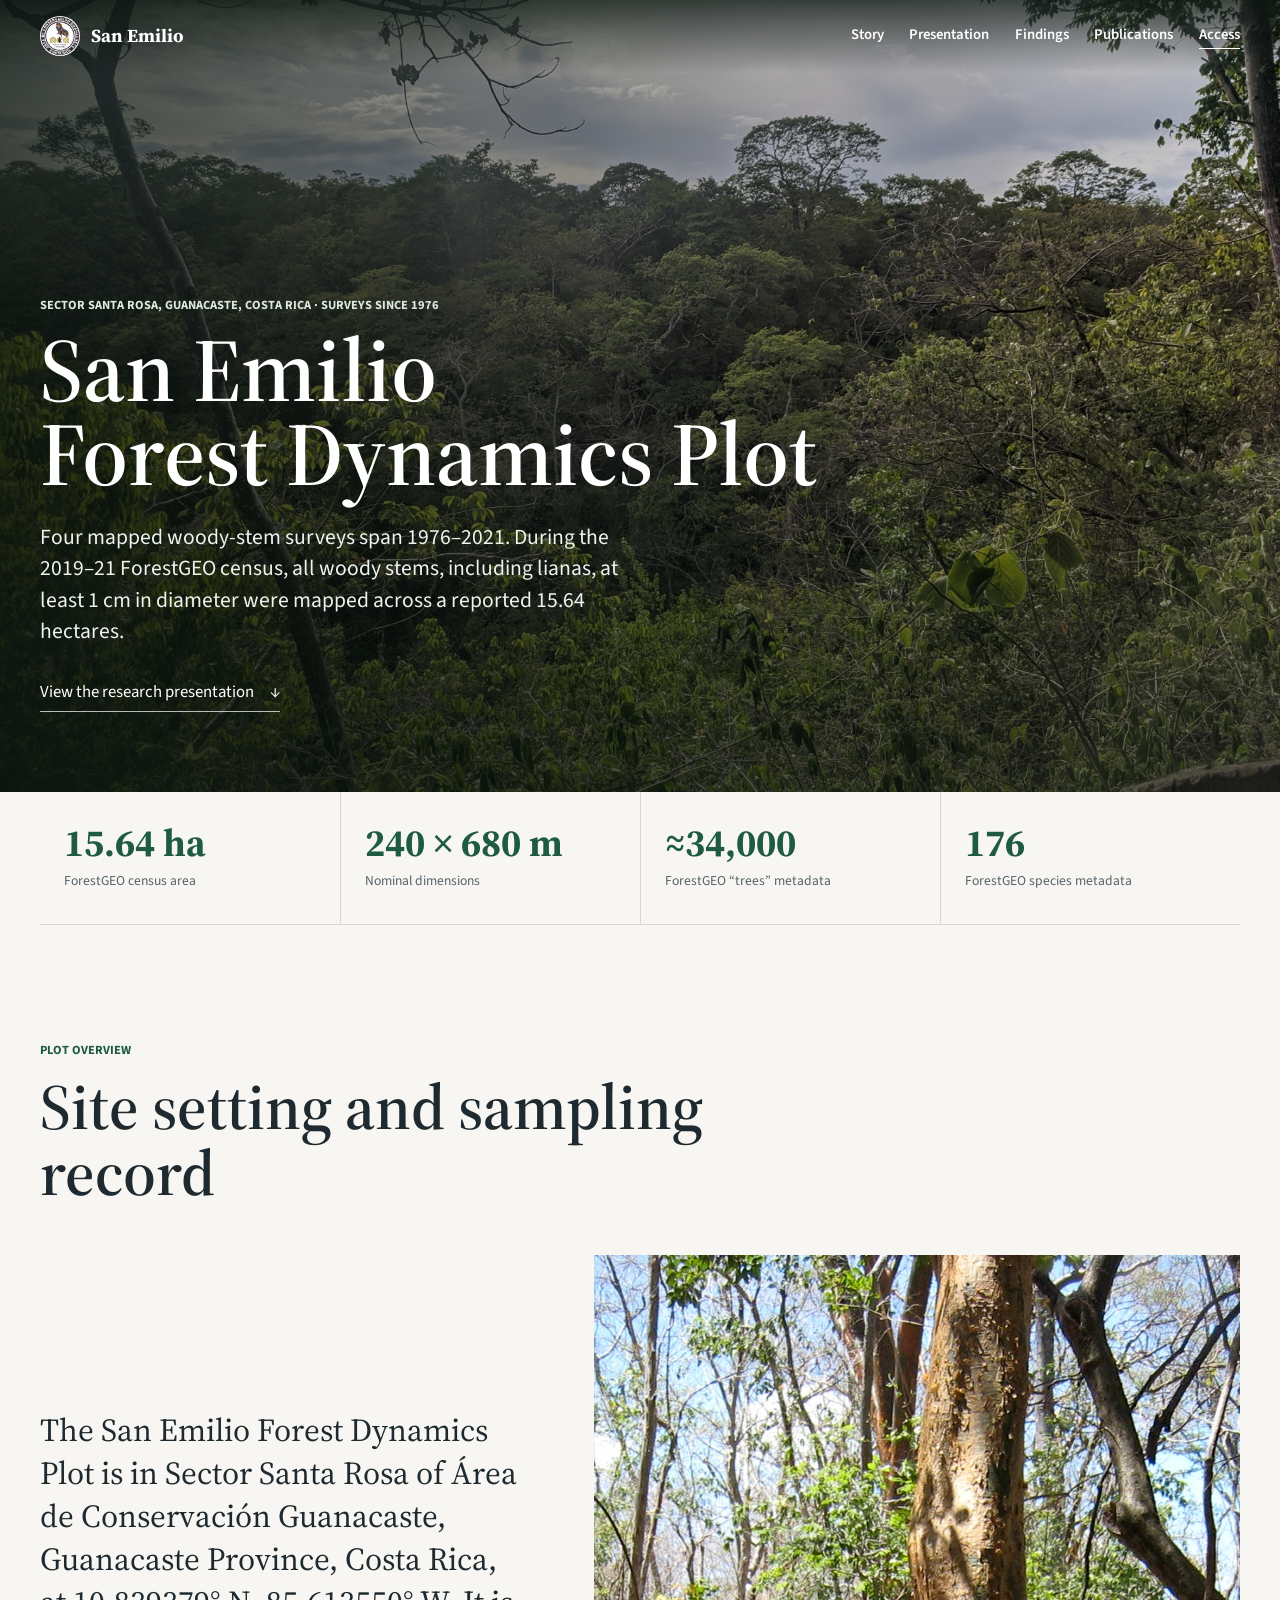
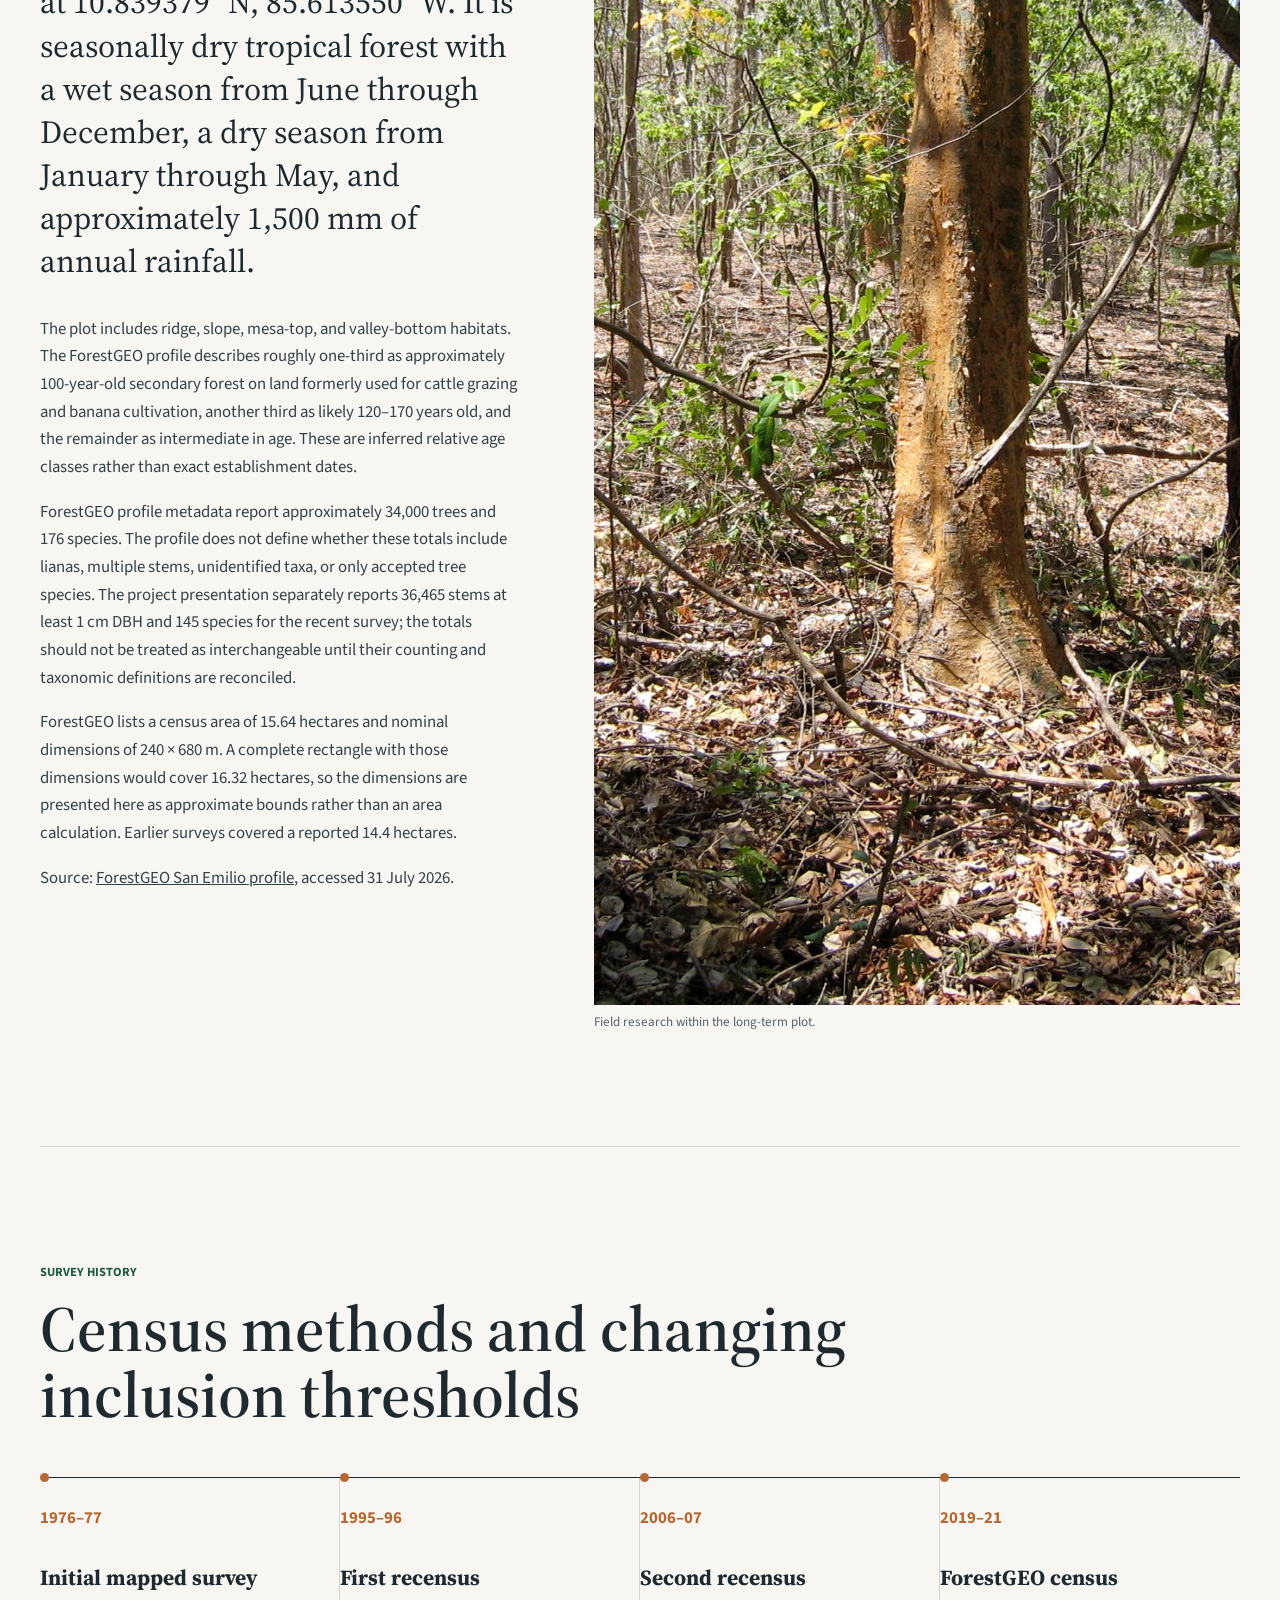
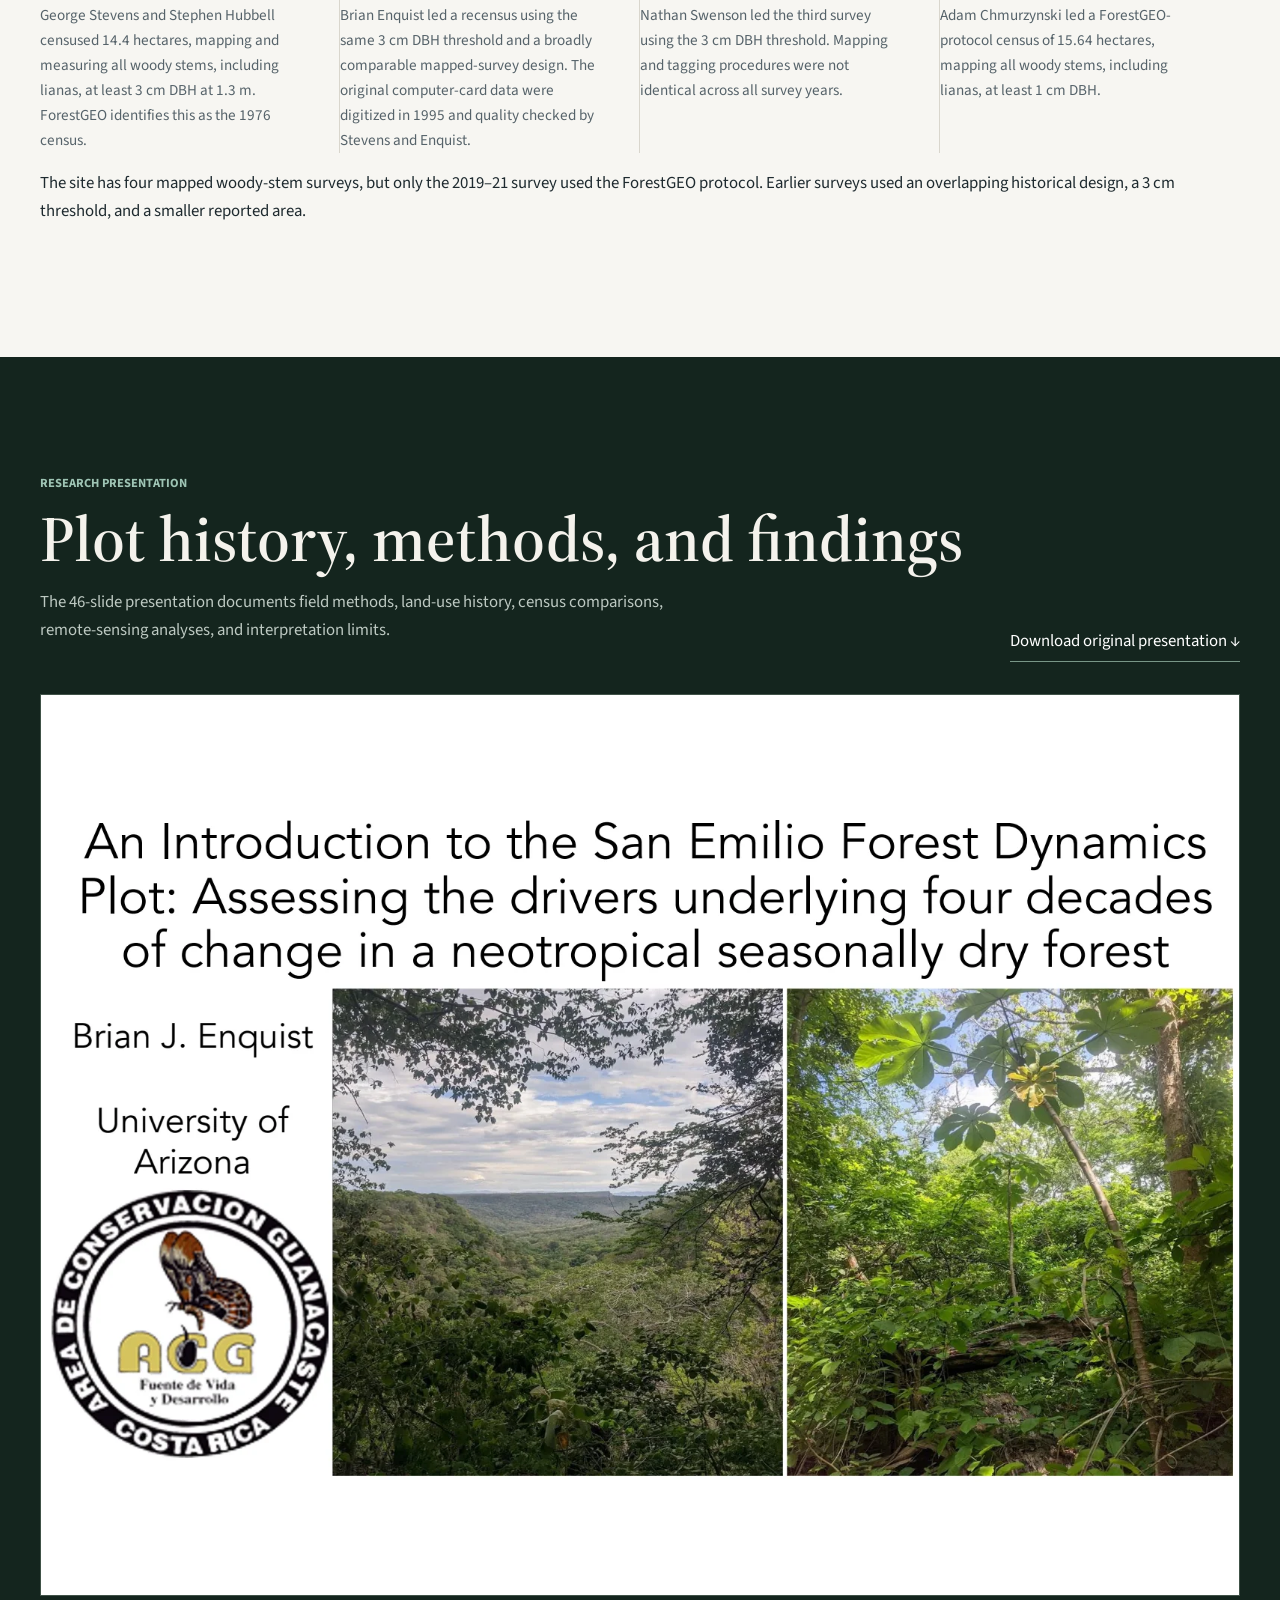
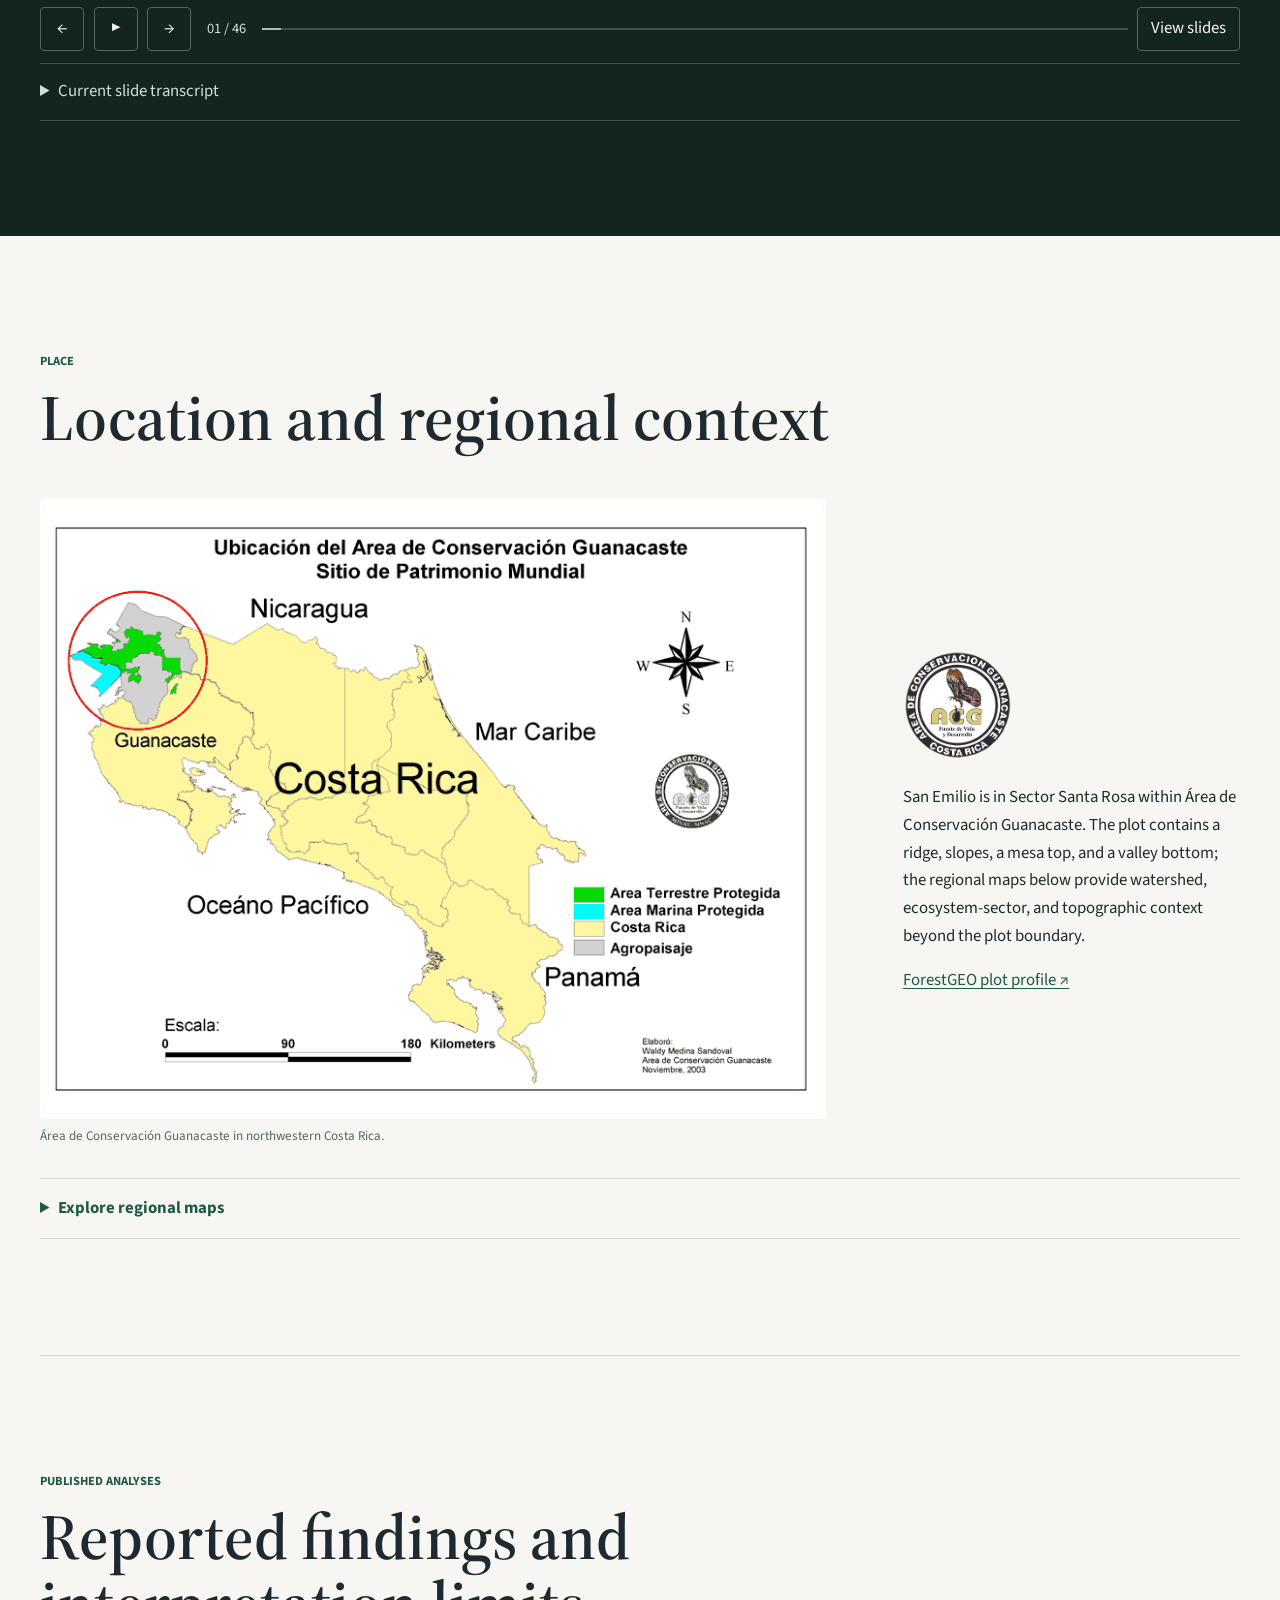
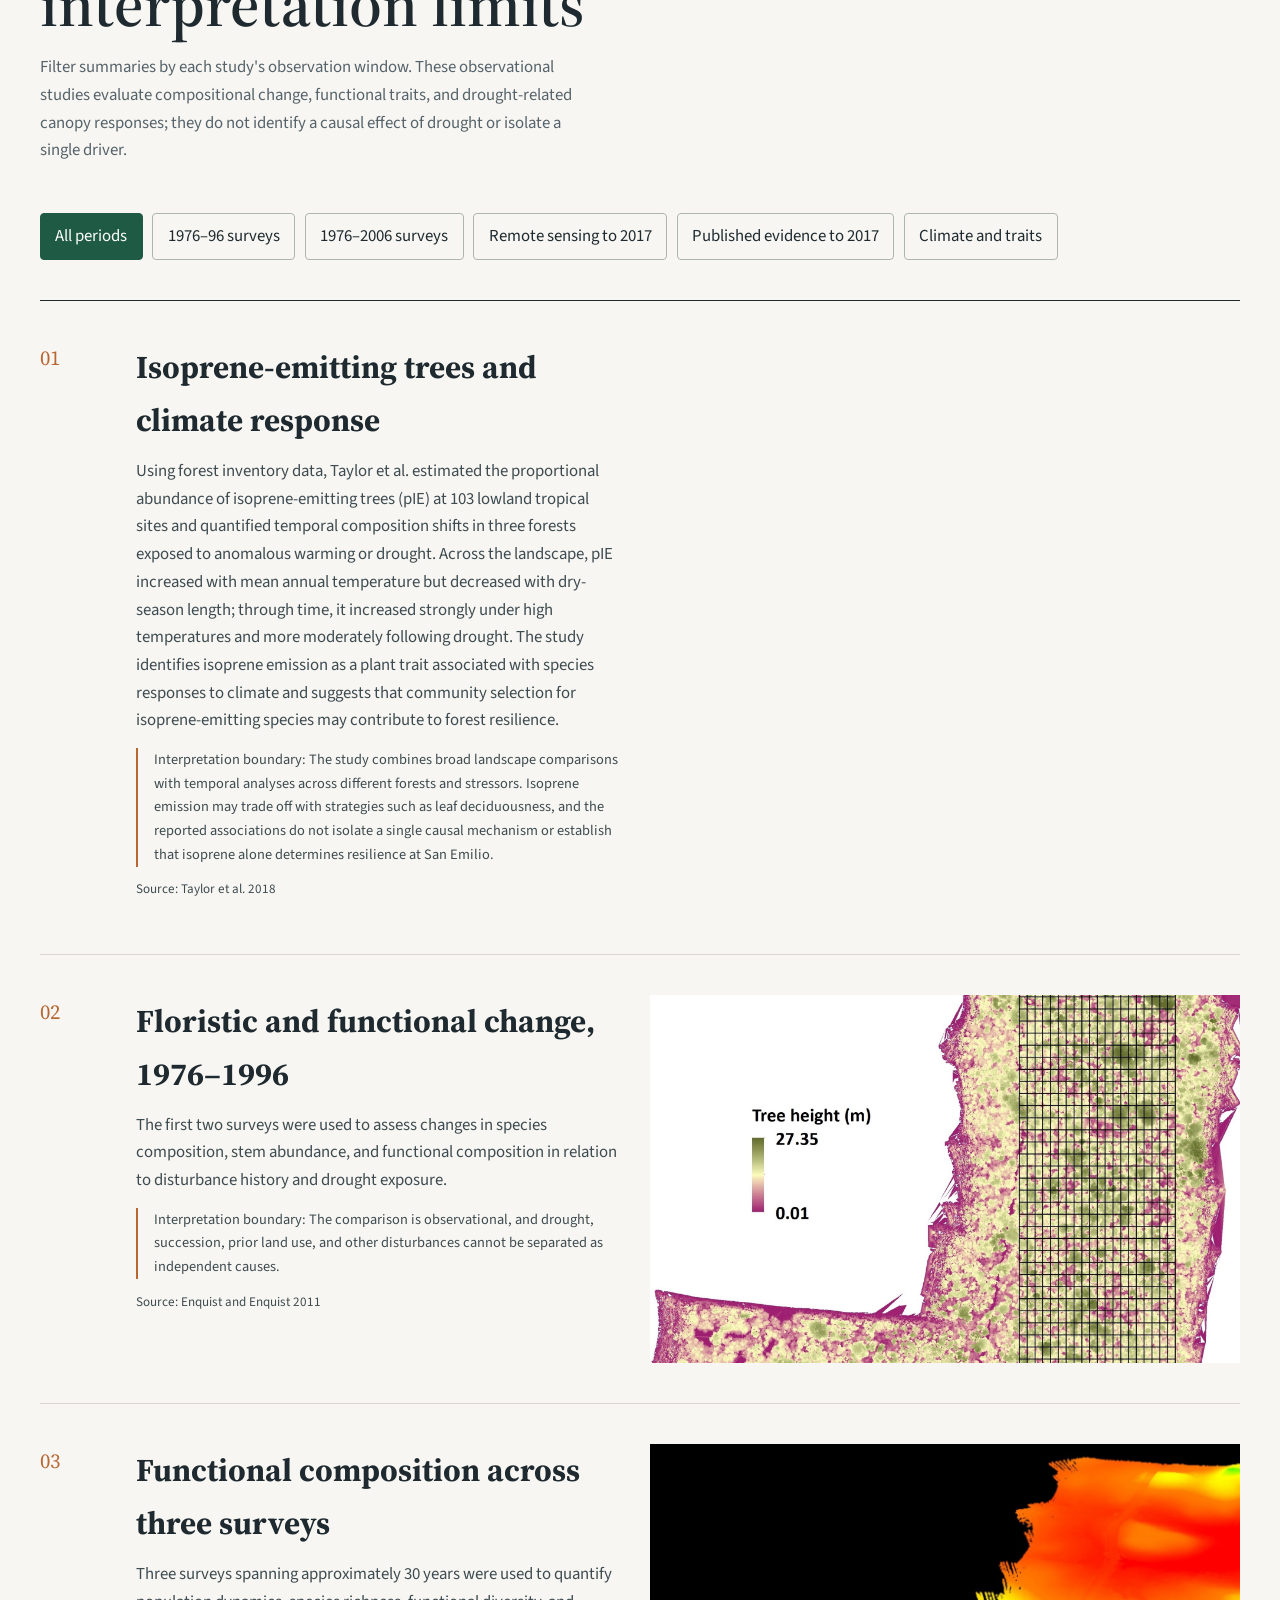
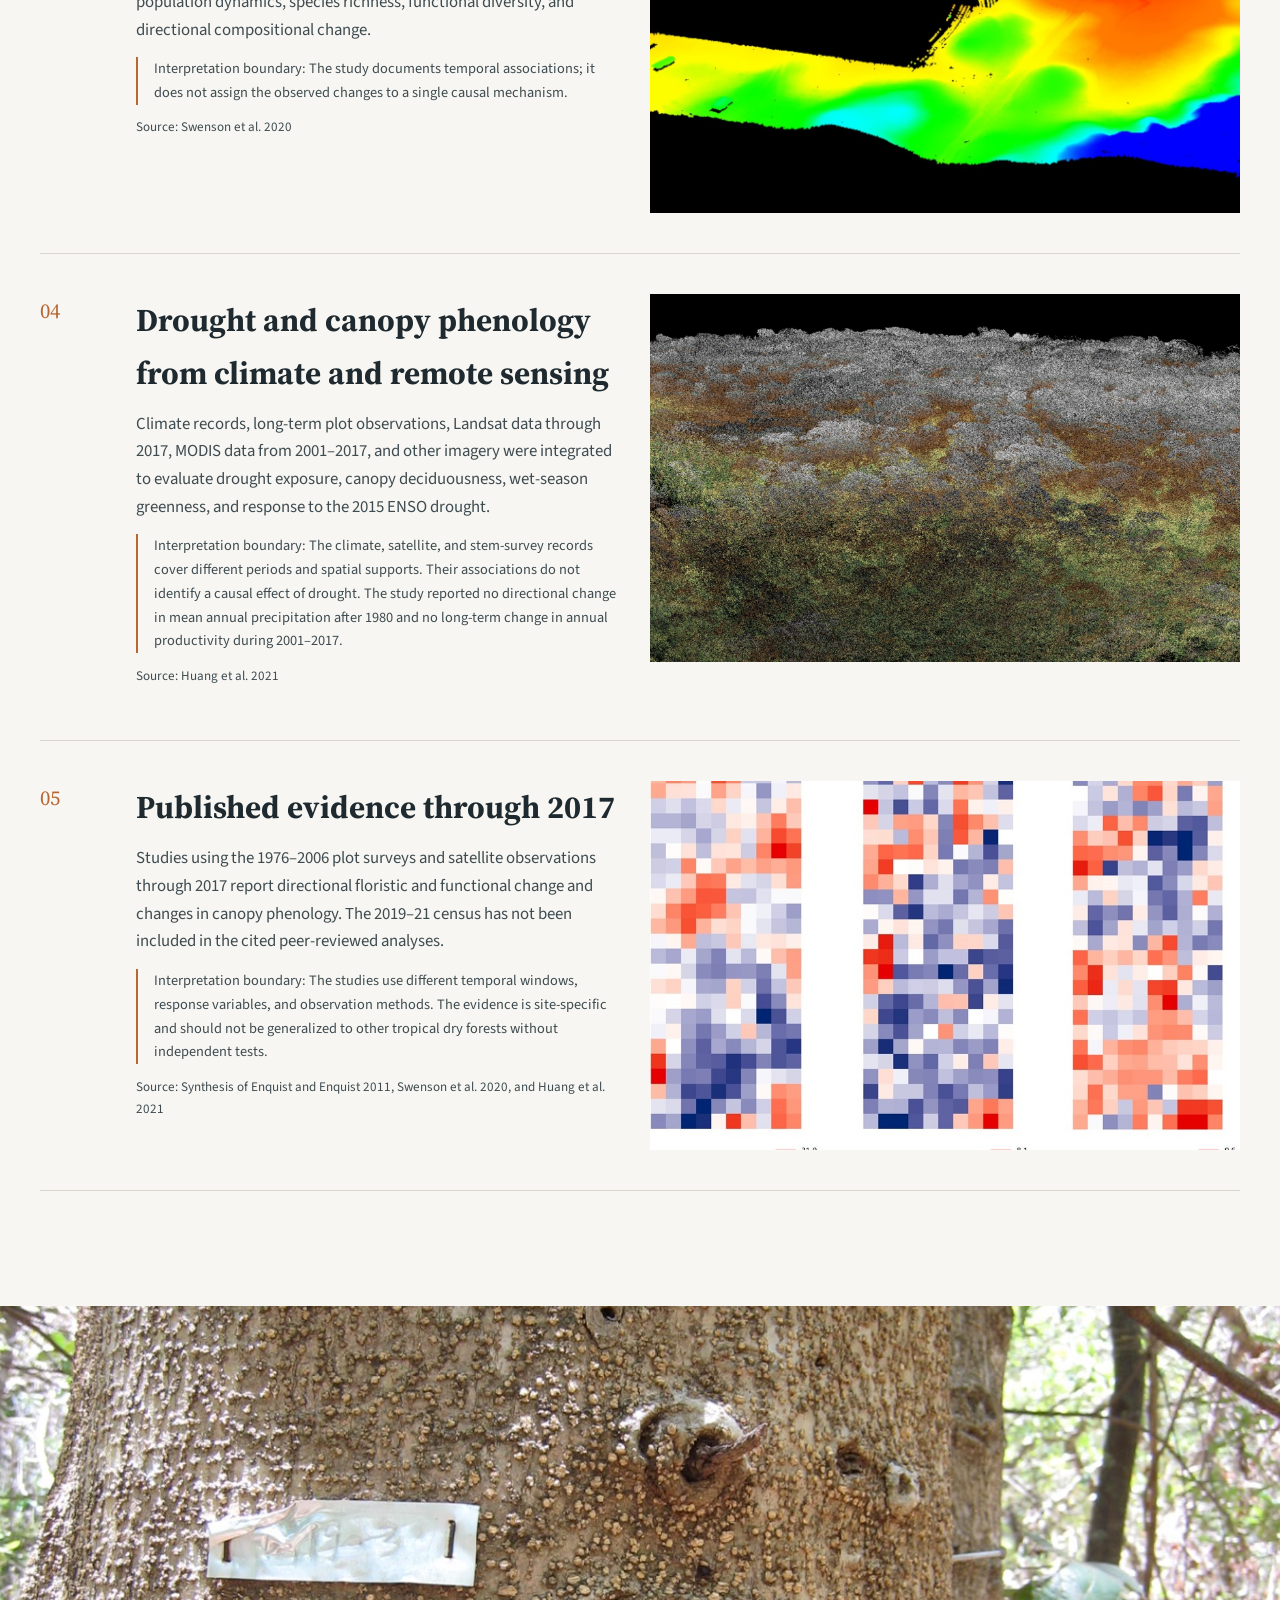
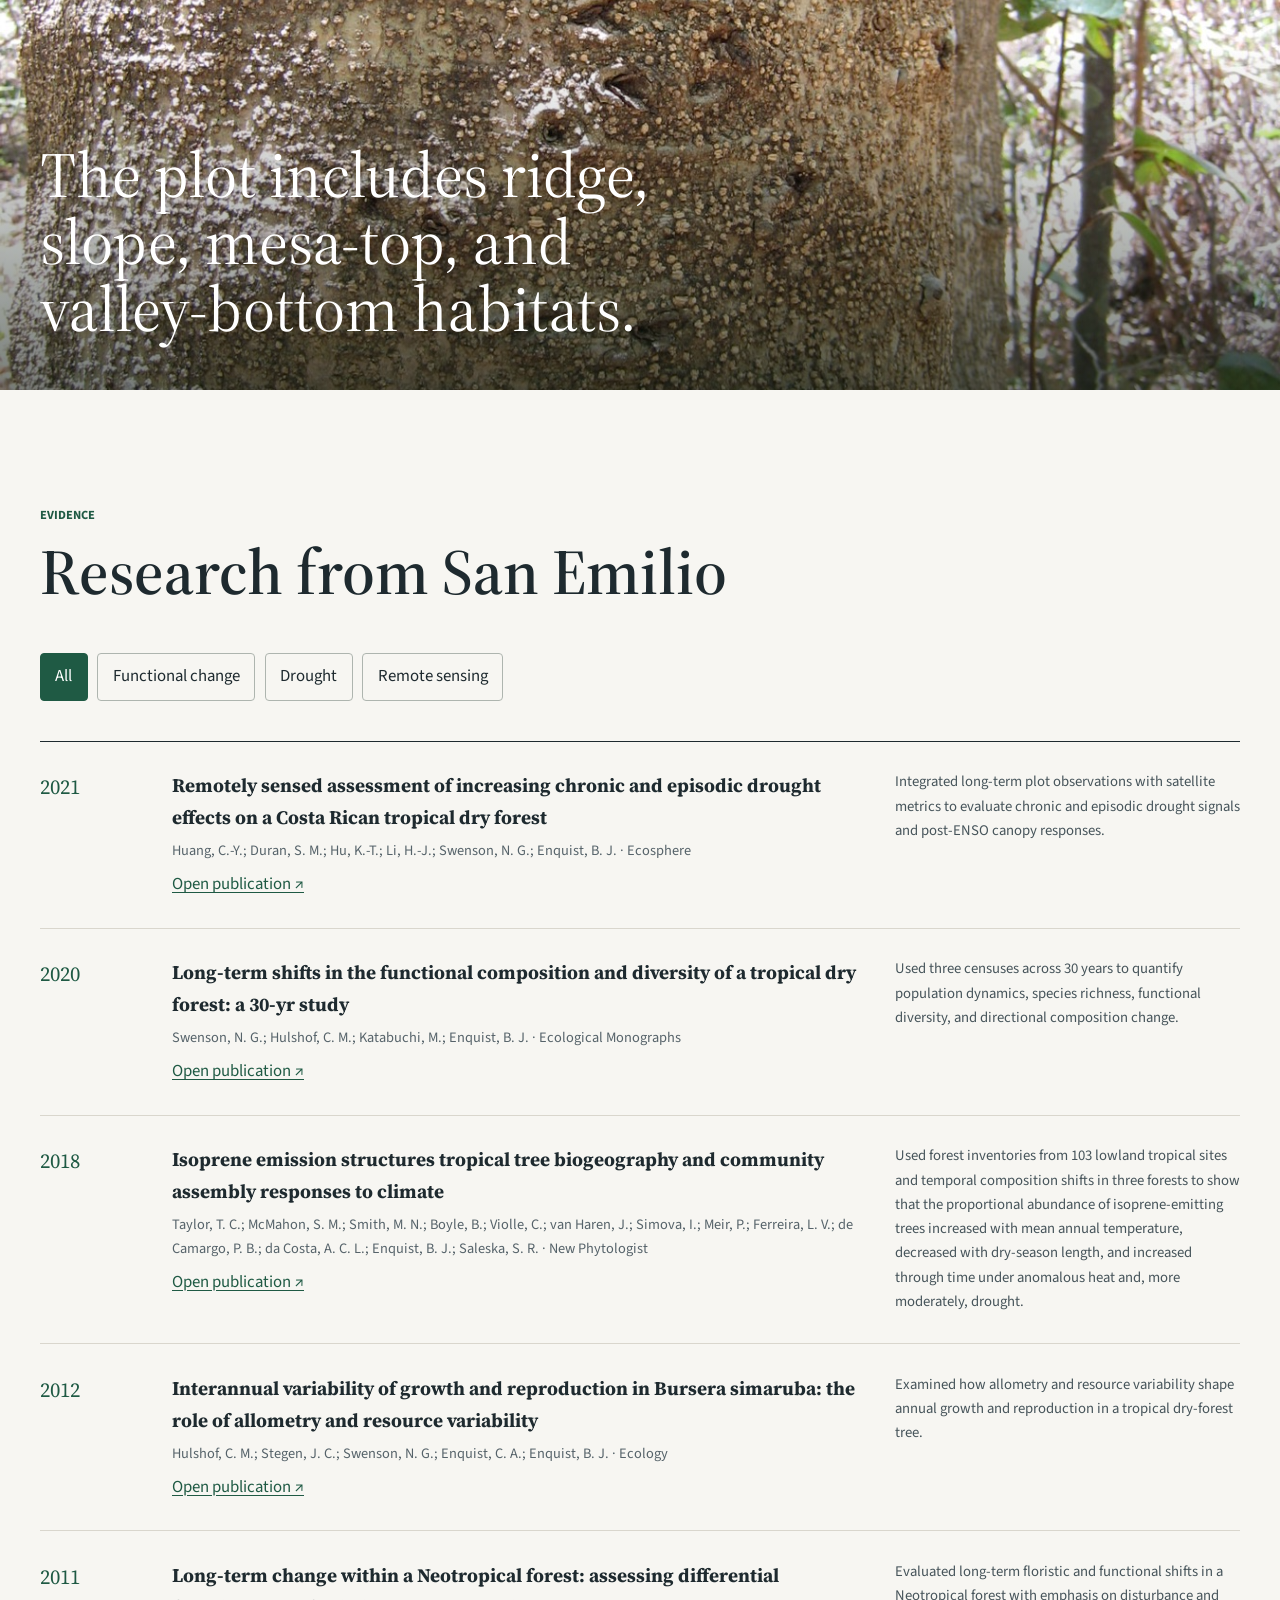
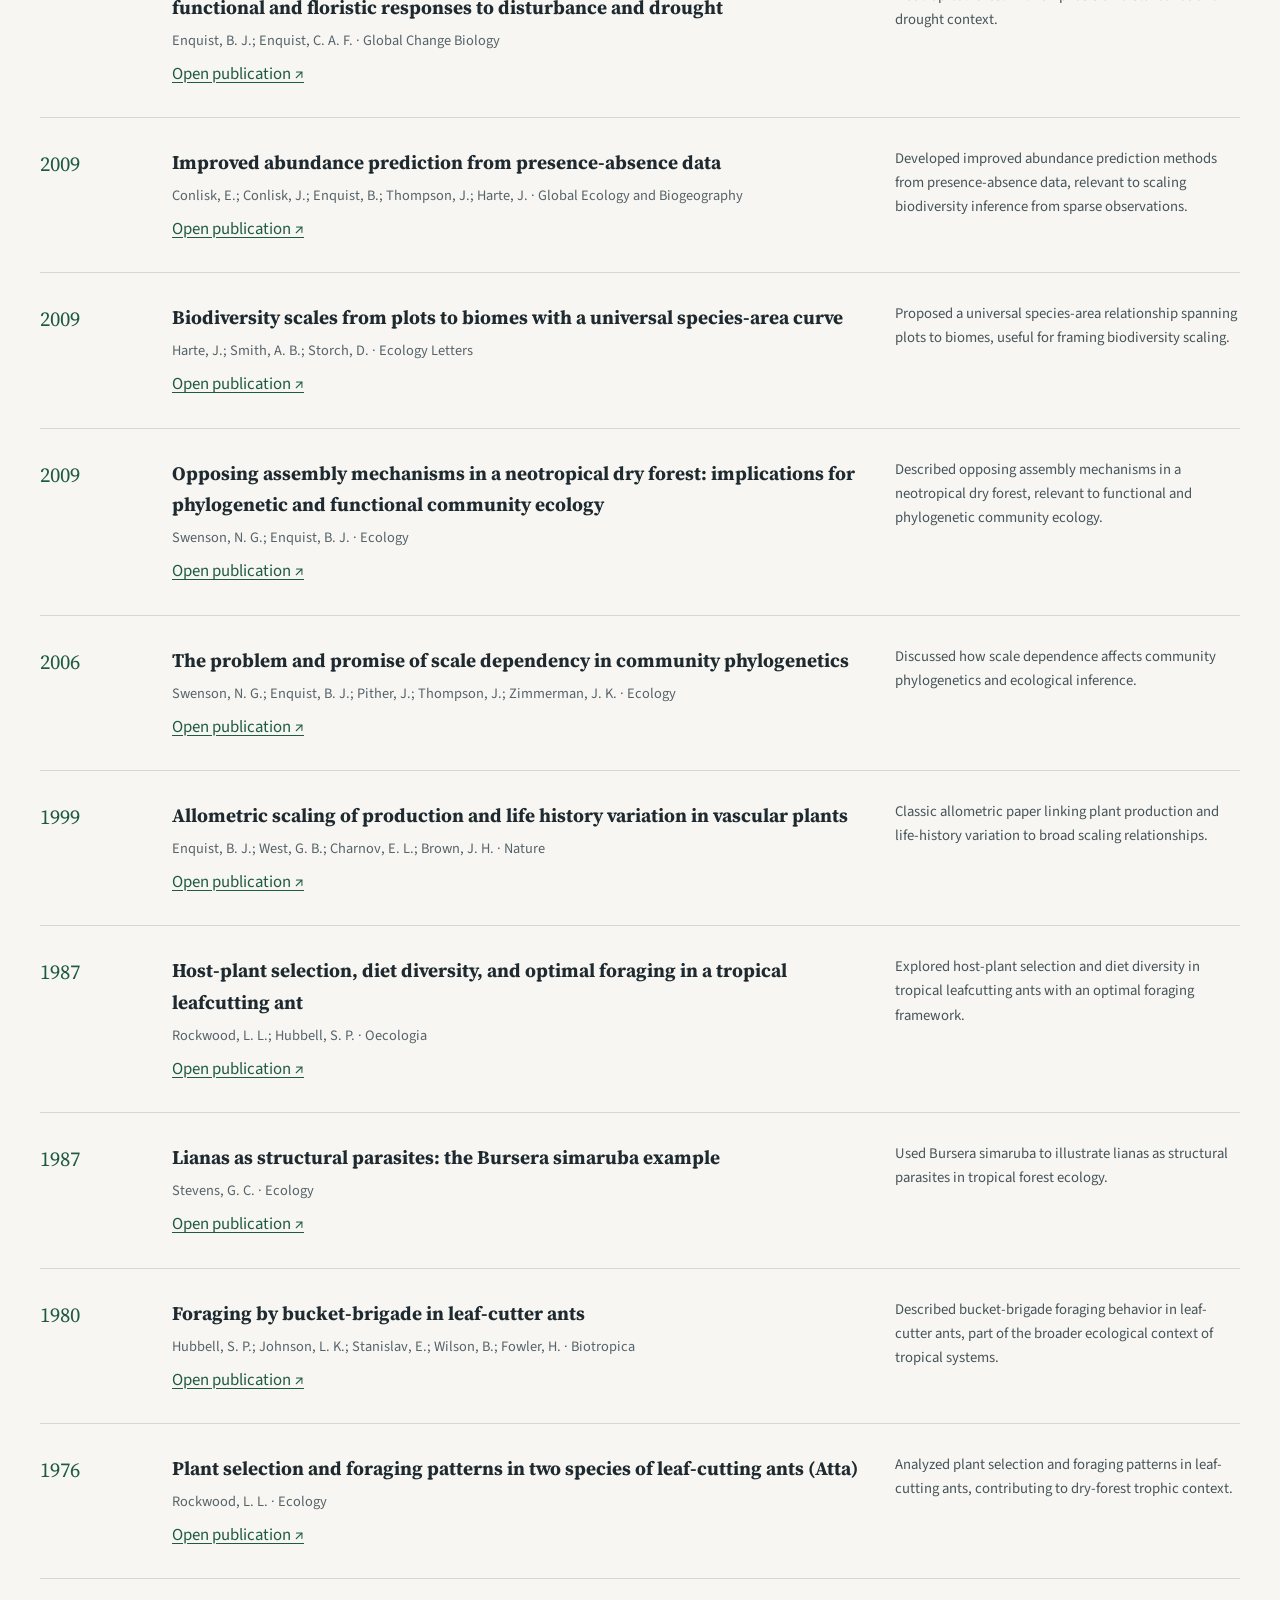
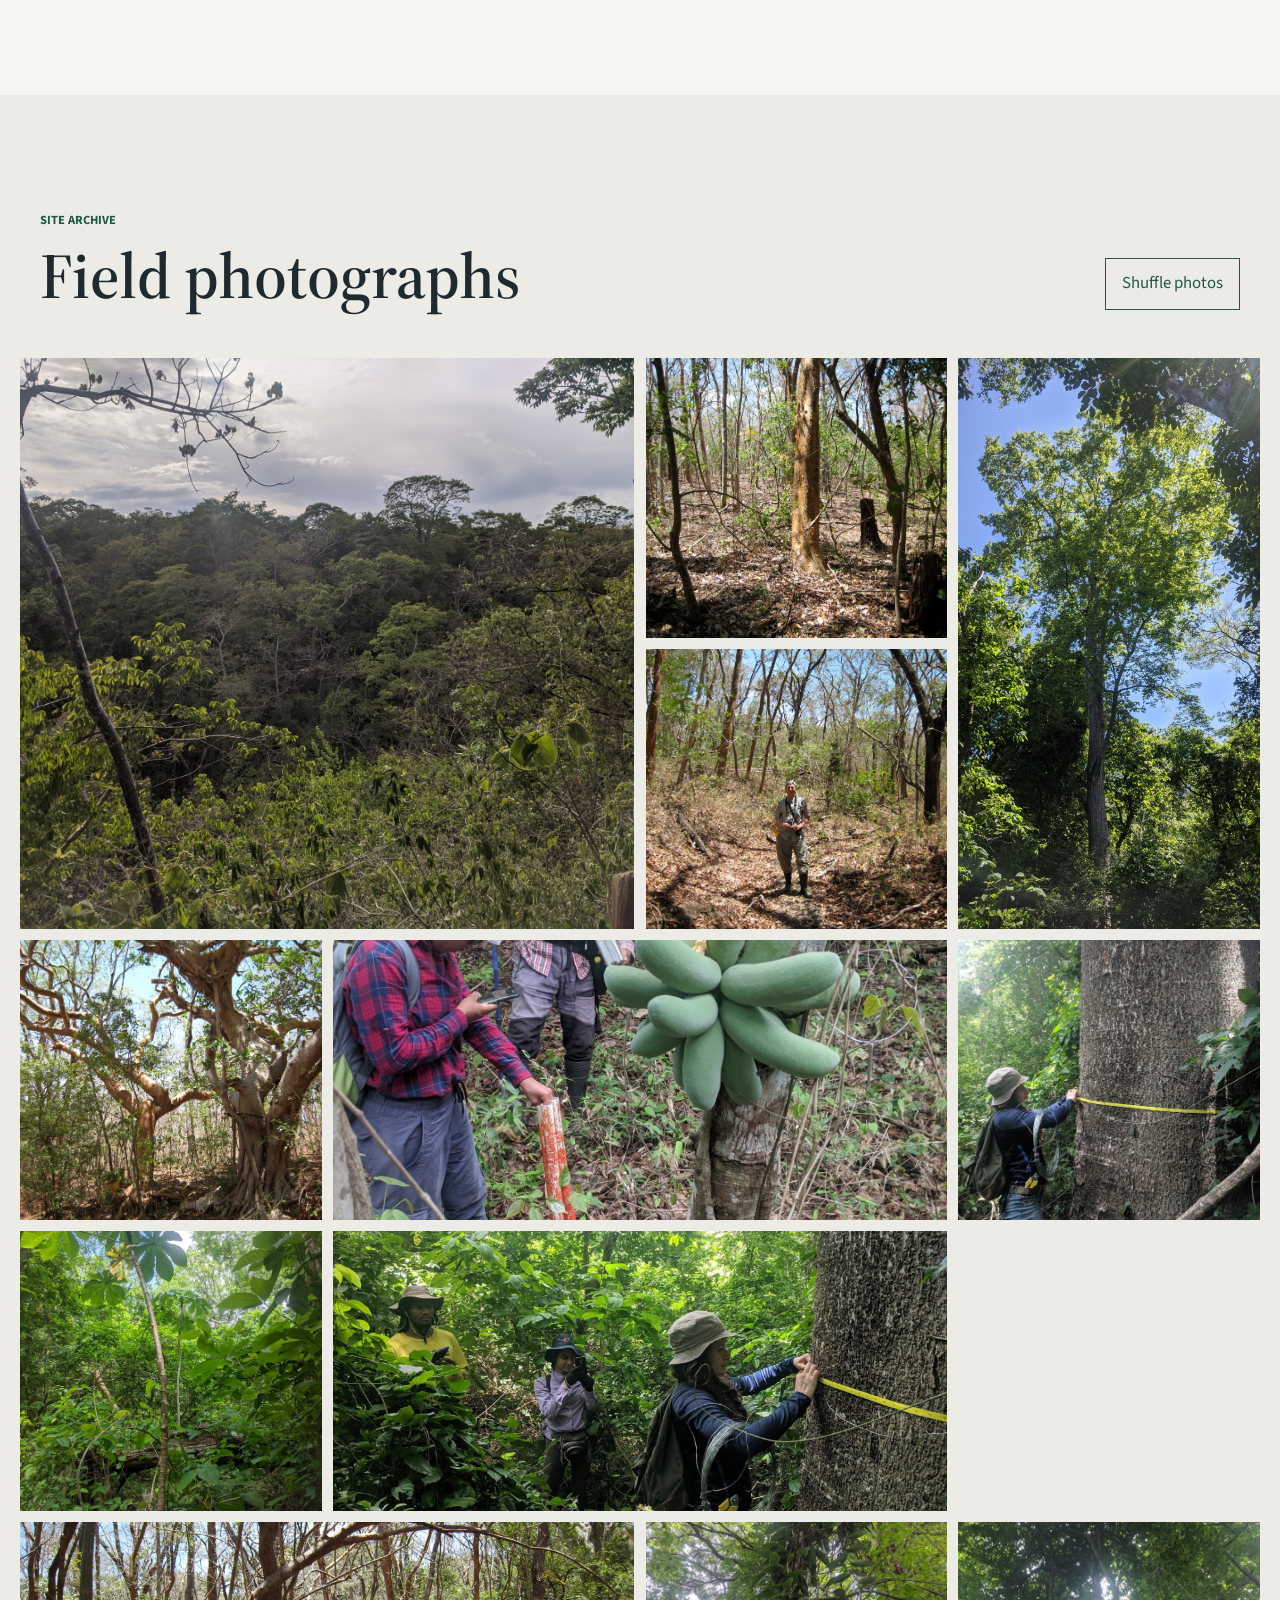
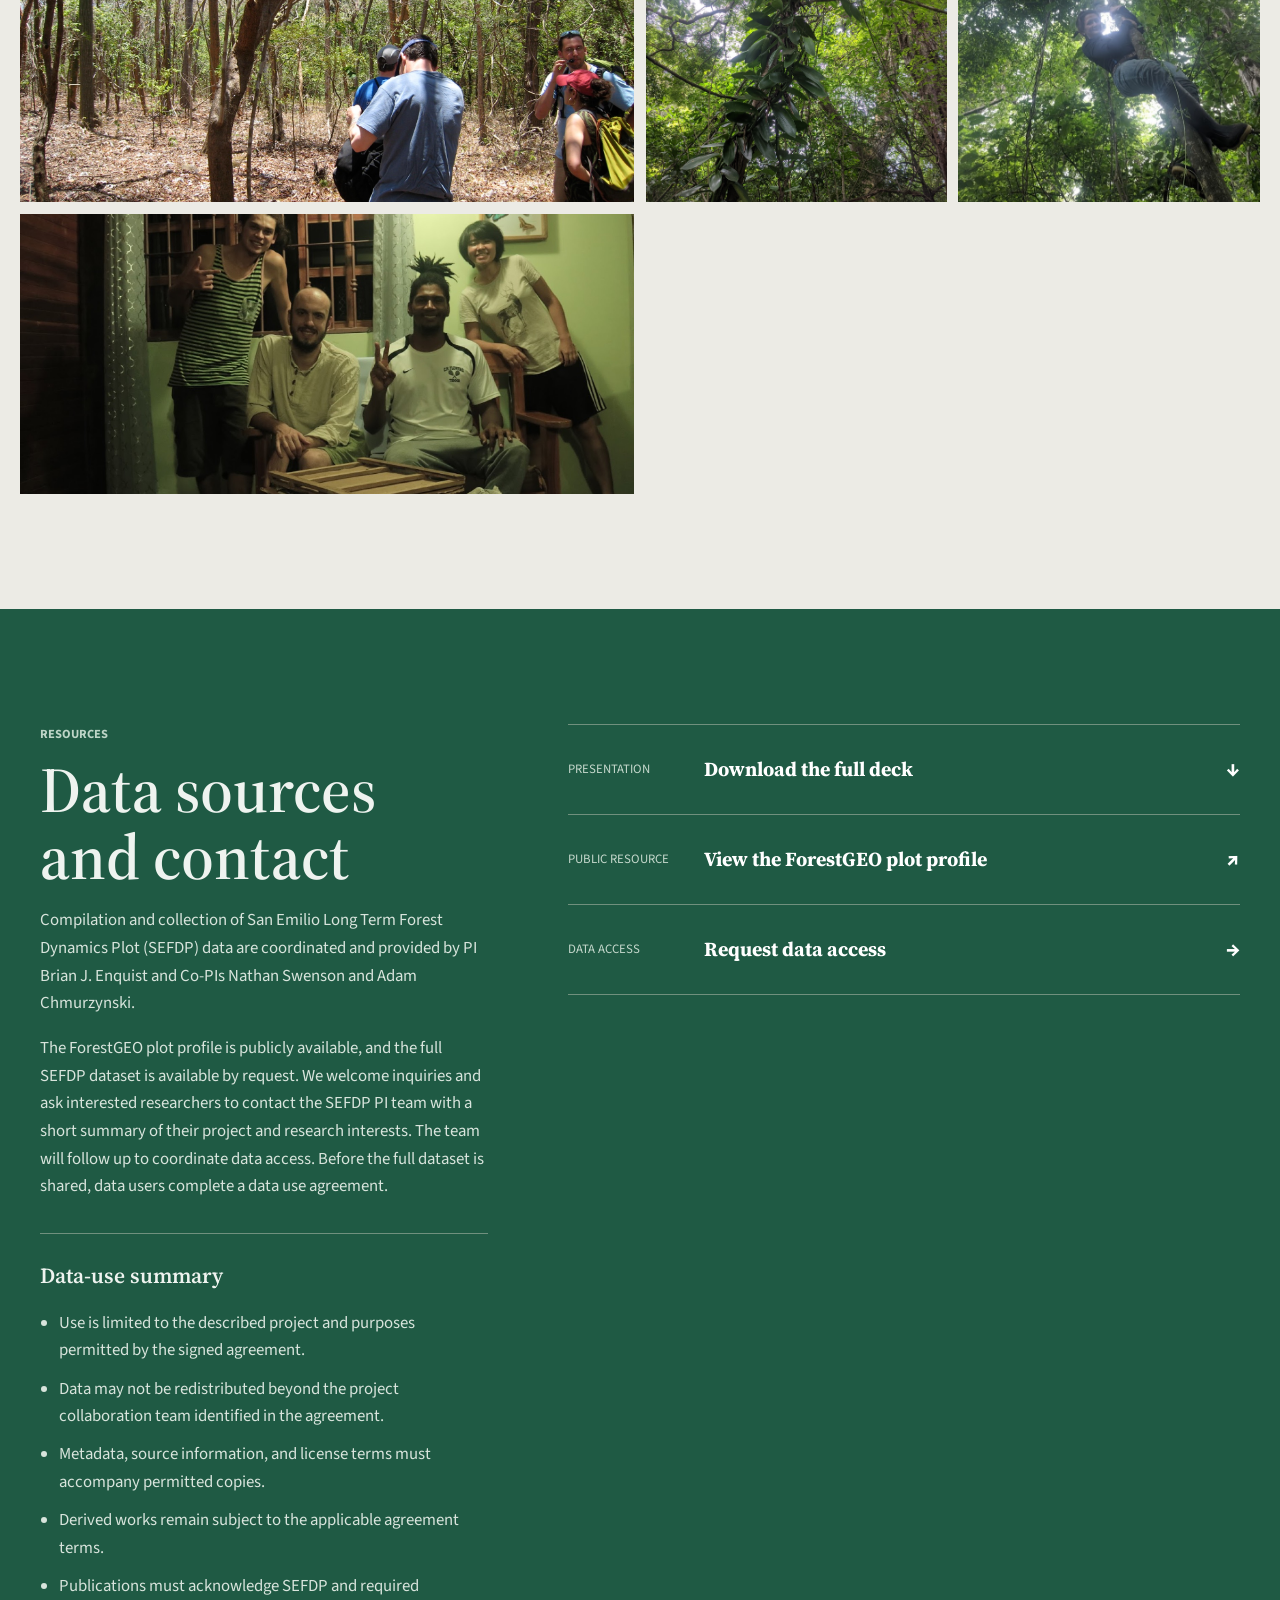
==== index.html @ 2a6b7e3e "Bust San Emilio website asset cache" ====
<!doctype html>
<html lang="en">
  <head>
    <meta charset="UTF-8" />
    <meta name="viewport" content="width=device-width, initial-scale=1.0" />
    <meta
      name="description"
      content="San Emilio Forest Dynamics Plot: site setting, census methods, and long-term tropical dry forest research in Area de Conservacion Guanacaste, Costa Rica."
    />
    <title>San Emilio Forest Dynamics Plot</title>
    <link rel="preconnect" href="https://fonts.googleapis.com" />
    <link rel="preconnect" href="https://fonts.gstatic.com" crossorigin />
    <link
      href="https://fonts.googleapis.com/css2?family=Source+Sans+3:wght@400;500;600;700&family=Source+Serif+4:opsz,wght@8..60,500;8..60,600;8..60,700&display=swap"
      rel="stylesheet"
    />
    <link rel="preload" as="image" href="assets/img/san-emilio-archive/51329115167_1d41ec85eb_o.jpg" />
    <link rel="stylesheet" href="assets/css/styles.css?v=forestgeo5-gallery-shuffle-2" />
  </head>
  <body>
    <a class="skip-link" href="#main-content">Skip to main content</a>

    <header class="site-header" id="top">
      <a class="brand" href="#top" aria-label="San Emilio home">
        <img src="assets/img/logos/san-emilio-acg-logo.png" alt="" width="40" height="40" />
        <span>San Emilio</span>
      </a>
      <button class="menu-toggle" type="button" aria-expanded="false" aria-controls="site-nav" aria-label="Open menu">
        <span aria-hidden="true">Menu</span>
      </button>
      <nav id="site-nav" class="site-nav" aria-label="Primary navigation">
        <a href="#story">Story</a>
        <a href="#presentation">Presentation</a>
        <a href="#findings">Findings</a>
        <a href="#publications">Publications</a>
        <a href="#access">Access</a>
      </nav>
    </header>

    <main id="main-content">
      <section class="story-hero" aria-labelledby="hero-title">
        <img
          class="story-hero-image"
          src="assets/img/san-emilio-archive/51329115167_1d41ec85eb_o.jpg"
          alt="A broad view across the seasonal forest landscape at San Emilio"
          width="1800"
          height="1350"
        />
        <div class="story-hero-scrim"></div>
        <div class="story-hero-content reveal">
          <p class="eyebrow">Sector Santa Rosa, Guanacaste, Costa Rica · Surveys since 1976</p>
          <h1 id="hero-title">San Emilio<br />Forest Dynamics Plot</h1>
          <p class="hero-deck">
            Four mapped woody-stem surveys span 1976–2021. During the 2019–21 ForestGEO census, all woody stems,
            including lianas, at least 1 cm in diameter were mapped across a reported 15.64 hectares.
          </p>
          <a class="hero-link" href="#presentation">View the research presentation <span aria-hidden="true">↓</span></a>
        </div>
      </section>

      <section class="evidence-rail" aria-label="Plot at a glance">
        <div class="evidence-item"><strong>15.64 ha</strong><span>ForestGEO census area</span></div>
        <div class="evidence-item"><strong>240 × 680 m</strong><span>Nominal dimensions</span></div>
        <div class="evidence-item"><strong>≈34,000</strong><span>ForestGEO “trees” metadata</span></div>
        <div class="evidence-item"><strong>176</strong><span>ForestGEO species metadata</span></div>
      </section>

      <section class="editorial-section story-intro" id="story">
        <div class="section-intro reveal">
          <p class="eyebrow">Plot overview</p>
          <h2>Site setting and sampling record</h2>
        </div>
        <div class="story-grid reveal">
          <div class="story-prose">
            <p class="lead">
              The San Emilio Forest Dynamics Plot is in Sector Santa Rosa of Área de Conservación Guanacaste,
              Guanacaste Province, Costa Rica, at 10.839379° N, 85.613550° W. It is seasonally dry tropical forest
              with a wet season from June through December, a dry season from January through May, and approximately
              1,500 mm of annual rainfall.
            </p>
            <p>
              The plot includes ridge, slope, mesa-top, and valley-bottom habitats. The ForestGEO profile describes
              roughly one-third as approximately 100-year-old secondary forest on land formerly used for cattle
              grazing and banana cultivation, another third as likely 120–170 years old, and the remainder as
              intermediate in age. These are inferred relative age classes rather than exact establishment dates.
            </p>
            <p>
              ForestGEO profile metadata report approximately 34,000 trees and 176 species. The profile does not
              define whether these totals include lianas, multiple stems, unidentified taxa, or only accepted tree
              species. The project presentation separately reports 36,465 stems at least 1 cm DBH and 145 species
              for the recent survey; the totals should not be treated as interchangeable until their counting and
              taxonomic definitions are reconciled.
            </p>
            <p>
              ForestGEO lists a census area of 15.64 hectares and nominal dimensions of 240 × 680 m. A complete
              rectangle with those dimensions would cover 16.32 hectares, so the dimensions are presented here as
              approximate bounds rather than an area calculation. Earlier surveys covered a reported 14.4 hectares.
            </p>
            <p class="source-note">
              Source: <a href="https://forestgeo.si.edu/sites/san-emilio" target="_blank" rel="noopener noreferrer">ForestGEO San Emilio profile</a>, accessed 31 July 2026.
            </p>
          </div>
          <figure class="story-photo">
            <img
              src="assets/img/san-emilio-archive/51330060508_5b337174d9_o.jpg"
              alt="Researchers standing among mapped stems in the San Emilio forest"
              loading="lazy"
              width="1800"
              height="1350"
            />
            <figcaption>Field research within the long-term plot.</figcaption>
          </figure>
        </div>
      </section>

      <section class="editorial-section chronicle-section" aria-labelledby="chronicle-title">
        <div class="section-intro reveal">
          <p class="eyebrow">Survey history</p>
          <h2 id="chronicle-title">Census methods and changing inclusion thresholds</h2>
        </div>
        <ol class="chronicle reveal">
          <li><time datetime="1976">1976–77</time><div><h3>Initial mapped survey</h3><p>George Stevens and Stephen Hubbell censused 14.4 hectares, mapping and measuring all woody stems, including lianas, at least 3 cm DBH at 1.3 m. ForestGEO identifies this as the 1976 census.</p></div></li>
          <li><time datetime="1995">1995–96</time><div><h3>First recensus</h3><p>Brian Enquist led a recensus using the same 3 cm DBH threshold and a broadly comparable mapped-survey design. The original computer-card data were digitized in 1995 and quality checked by Stevens and Enquist.</p></div></li>
          <li><time datetime="2006">2006–07</time><div><h3>Second recensus</h3><p>Nathan Swenson led the third survey using the 3 cm DBH threshold. Mapping and tagging procedures were not identical across all survey years.</p></div></li>
          <li><time datetime="2019">2019–21</time><div><h3>ForestGEO census</h3><p>Adam Chmurzynski led a ForestGEO-protocol census of 15.64 hectares, mapping all woody stems, including lianas, at least 1 cm DBH.</p></div></li>
        </ol>
        <p class="source-note">The site has four mapped woody-stem surveys, but only the 2019–21 survey used the ForestGEO protocol. Earlier surveys used an overlapping historical design, a 3 cm threshold, and a smaller reported area.</p>
      </section>

      <section class="presentation-section" id="presentation" aria-labelledby="presentation-title">
        <div class="presentation-heading reveal">
          <div>
            <p class="eyebrow">Research presentation</p>
            <h2 id="presentation-title">Plot history, methods, and findings</h2>
            <p>The 46-slide presentation documents field methods, land-use history, census comparisons, remote-sensing analyses, and interpretation limits.</p>
          </div>
          <a class="download-link" href="assets/presentation/SanEmilio_Presentation_ForestGeo5.pptx" download>
            Download original presentation <span aria-hidden="true">↓</span>
          </a>
        </div>

        <div class="slide-viewer reveal" data-slide-viewer>
          <div class="slide-stage" aria-live="off">
            <div class="slide-loading" role="status">Loading presentation…</div>
            <div class="slide-track" tabindex="0" aria-label="San Emilio research presentation slides"></div>
          </div>
          <div class="slide-controls" aria-label="Slideshow controls">
            <button class="icon-button slide-prev" type="button" aria-label="Previous slide" title="Previous slide">←</button>
            <button class="icon-button slide-play" type="button" aria-label="Play slideshow" aria-pressed="false" title="Play slideshow">▶</button>
            <button class="icon-button slide-next" type="button" aria-label="Next slide" title="Next slide">→</button>
            <p class="slide-status" aria-live="polite"><span class="slide-current">01</span> / <span class="slide-total">46</span></p>
            <div class="slide-progress" aria-hidden="true"><span></span></div>
            <button class="text-button slide-thumbnails-toggle" type="button" aria-expanded="false" aria-controls="slide-thumbnails">View slides</button>
          </div>
          <div class="slide-thumbnails" id="slide-thumbnails" hidden aria-label="Presentation slide thumbnails"></div>
          <details class="slide-transcript">
            <summary>Current slide transcript</summary>
            <p class="slide-transcript-text"></p>
          </details>
          <noscript><p class="slide-error">JavaScript is required for the slide viewer. The original presentation remains available above.</p></noscript>
        </div>
      </section>

      <section class="editorial-section place-section" aria-labelledby="place-title">
        <div class="section-intro reveal">
          <p class="eyebrow">Place</p>
          <h2 id="place-title">Location and regional context</h2>
        </div>
        <div class="map-feature reveal">
          <figure class="map-primary">
            <img src="assets/img/maps/san-emilio-acg-costa-rica.gif" alt="Costa Rica map locating Area de Conservacion Guanacaste" loading="lazy" />
            <figcaption>Área de Conservación Guanacaste in northwestern Costa Rica.</figcaption>
          </figure>
          <div class="place-copy">
            <img class="acg-mark" src="assets/img/logos/san-emilio-acg-logo.png" alt="Area de Conservacion Guanacaste logo" width="251" height="250" />
            <p>
              San Emilio is in Sector Santa Rosa within Área de Conservación Guanacaste. The plot contains a ridge,
              slopes, a mesa top, and a valley bottom; the regional maps below provide watershed, ecosystem-sector,
              and topographic context beyond the plot boundary.
            </p>
            <a class="inline-link" href="https://forestgeo.si.edu/sites/san-emilio" target="_blank" rel="noopener noreferrer">ForestGEO plot profile ↗</a>
          </div>
        </div>
        <details class="regional-context reveal">
          <summary>Explore regional maps</summary>
          <div class="regional-map-grid">
            <figure><img src="assets/img/maps/san-emilio-acg-rivers.gif" alt="ACG river network and stations" loading="lazy" /><figcaption>Hydrology and stations</figcaption></figure>
            <figure><img src="assets/img/maps/san-emilio-acg-ecosystems.jpg" alt="Ecosystem sectors of ACG" loading="lazy" /><figcaption>Ecosystem sectors</figcaption></figure>
            <figure><img src="assets/img/maps/san-emilio-acg-3d-contour.jpg" alt="Three-dimensional ACG terrain map" loading="lazy" /><figcaption>Terrain from the Pacific</figcaption></figure>
          </div>
        </details>
      </section>

      <section class="findings-section" id="findings" aria-labelledby="findings-title">
        <div class="section-intro reveal">
          <p class="eyebrow">Published analyses</p>
          <h2 id="findings-title">Reported findings and interpretation limits</h2>
          <p>Filter summaries by each study's observation window. These observational studies evaluate compositional change, functional traits, and drought-related canopy responses; they do not identify a causal effect of drought or isolate a single driver.</p>
        </div>
        <div class="filter-bar reveal" role="group" aria-label="Filter findings by census period">
          <button class="filter-btn is-active" type="button" data-period="all" aria-pressed="true">All periods</button>
          <button class="filter-btn" type="button" data-period="1976-1996" aria-pressed="false">1976–96 surveys</button>
          <button class="filter-btn" type="button" data-period="1976-2006" aria-pressed="false">1976–2006 surveys</button>
          <button class="filter-btn" type="button" data-period="remote-sensing" aria-pressed="false">Remote sensing to 2017</button>
          <button class="filter-btn" type="button" data-period="published-synthesis" aria-pressed="false">Published evidence to 2017</button>
          <button class="filter-btn" type="button" data-period="climate-trait" aria-pressed="false">Climate and traits</button>
        </div>
        <div id="findings-dashboard-grid" class="findings-list reveal" aria-live="polite"></div>
      </section>

      <section class="photo-interlude" aria-label="San Emilio forest canopy">
        <img src="assets/img/san-emilio-archive/51330575399_f90e2669fe_o.jpg" alt="Looking upward through the San Emilio seasonal forest canopy" loading="lazy" />
        <p>The plot includes ridge, slope, mesa-top, and valley-bottom habitats.</p>
      </section>

      <section class="editorial-section publications-section" id="publications" aria-labelledby="publications-title">
        <div class="section-intro reveal">
          <p class="eyebrow">Evidence</p>
          <h2 id="publications-title">Research from San Emilio</h2>
        </div>
        <div class="filter-bar reveal" role="group" aria-label="Filter publications by topic">
          <button class="pub-filter-btn is-active" type="button" data-topic="all" aria-pressed="true">All</button>
          <button class="pub-filter-btn" type="button" data-topic="functional-change" aria-pressed="false">Functional change</button>
          <button class="pub-filter-btn" type="button" data-topic="drought" aria-pressed="false">Drought</button>
          <button class="pub-filter-btn" type="button" data-topic="remote-sensing" aria-pressed="false">Remote sensing</button>
        </div>
        <div id="publications-list" class="publication-list reveal" role="list" aria-live="polite"></div>
      </section>

      <section class="archive-section" aria-labelledby="archive-title">
        <div class="archive-heading reveal">
          <div><p class="eyebrow">Site archive</p><h2 id="archive-title">Field photographs</h2></div>
          <button class="archive-shuffle" type="button" aria-controls="archive-mosaic" hidden>Shuffle photos</button>
        </div>
        <p class="visually-hidden" id="archive-status" aria-live="polite"></p>
        <div class="archive-mosaic reveal" id="archive-mosaic">
          <figure class="archive-landscape"><img src="assets/img/san-emilio-archive/51329115167_1d41ec85eb_o.jpg" alt="San Emilio forest landscape" loading="lazy" /></figure>
          <figure><img src="assets/img/san-emilio-archive/51330060508_5b337174d9_o.jpg" alt="San Emilio field team" loading="lazy" /></figure>
          <figure class="archive-portrait"><img src="assets/img/san-emilio-archive/51330575099_57988742b5_o.jpg" alt="Fieldwork in the San Emilio plot" loading="lazy" /></figure>
          <figure><img src="assets/img/san-emilio-archive/51329115342_fb81d558d9_o.jpg" alt="Mapped forest stems and understory" loading="lazy" /></figure>
          <figure><img src="assets/img/san-emilio-archive/51330844445_3a983a80f6_o.jpg" alt="Seasonal forest detail" loading="lazy" /></figure>
          <figure class="archive-wide"><img src="assets/img/san-emilio-archive/51330575834_c7fa5303a1_o.jpg" alt="Field researchers recording observations beside a fruiting tree" loading="lazy" /></figure>
          <figure><img src="assets/img/san-emilio-archive/51329115037_a2374b37f2_o.jpg" alt="Researcher measuring the circumference of a large tree" loading="lazy" /></figure>
          <figure><img src="assets/img/san-emilio-archive/51330843870_7f484fb501_o.jpg" alt="Researcher working above the forest understory" loading="lazy" /></figure>
          <figure class="archive-wide"><img src="assets/img/san-emilio-archive/51329115027_b7f199dd0e_o.jpg" alt="Field team measuring and documenting a large tree" loading="lazy" /></figure>
          <figure class="archive-wide"><img src="assets/img/san-emilio-archive/51330575464_daa5fdd748_o.jpg" alt="Researchers visiting the plot during the dry season" loading="lazy" /></figure>
          <figure><img src="assets/img/san-emilio-archive/51330060678_b969b30705_o.jpg" alt="Wet-season canopy and woody vegetation in the plot" loading="lazy" /></figure>
          <figure><img src="assets/img/san-emilio-archive/51329851431_8b32fc47e6_o.jpg" alt="Woody vine and epiphytic growth in the forest canopy" loading="lazy" /></figure>
          <figure class="archive-wide"><img src="assets/img/san-emilio-archive/51330060483_b2d672fe33_o.jpg" alt="San Emilio field team with archived field materials" loading="lazy" /></figure>
        </div>
      </section>

      <section class="access-section" id="access" aria-labelledby="access-title">
        <div class="access-intro">
          <p class="eyebrow">Resources</p>
          <h2 id="access-title">Data sources and contact</h2>
          <p>
            Compilation and collection of San Emilio Long Term Forest Dynamics Plot (SEFDP) data are coordinated
            and provided by PI Brian J. Enquist and Co-PIs Nathan Swenson and Adam Chmurzynski.
          </p>
          <p>
            The ForestGEO plot profile is publicly available, and the full SEFDP dataset is available by request.
            We welcome inquiries and ask interested researchers to contact the SEFDP PI team with a short summary
            of their project and research interests. The team will follow up to coordinate data access. Before the
            full dataset is shared, data users complete a data use agreement.
          </p>
          <div class="data-use-summary">
            <h3>Data-use summary</h3>
            <ul>
              <li>Use is limited to the described project and purposes permitted by the signed agreement.</li>
              <li>Data may not be redistributed beyond the project collaboration team identified in the agreement.</li>
              <li>Metadata, source information, and license terms must accompany permitted copies.</li>
              <li>Derived works remain subject to the applicable agreement terms.</li>
              <li>Publications must acknowledge SEFDP and required institutional and funding support. Collaboration and authorship should be discussed with the SEFDP PI team; authorship is not automatic and depends on active, timely scholarly contributions.</li>
            </ul>
            <p>This summary is provided for convenience and does not replace or modify the signed data use agreement.</p>
          </div>
        </div>
        <div class="access-links">
          <a href="assets/presentation/SanEmilio_Presentation_ForestGeo5.pptx" download><span>Presentation</span><strong>Download the full deck</strong><b aria-hidden="true">↓</b></a>
          <a href="https://forestgeo.si.edu/sites/san-emilio" target="_blank" rel="noopener noreferrer"><span>Public resource</span><strong>View the ForestGEO plot profile</strong><b aria-hidden="true">↗</b></a>
          <a href="mailto:benquist@arizona.edu?subject=SEFDP%20data%20access%20inquiry%20-%20%5Bproject%20title%5D&amp;body=Name%3A%0AAffiliation%3A%0AProject%20title%3A%0A%0AShort%20project%20summary%3A%0A%0AResearch%20interests%3A%0A%0ASEFDP%20data%20of%20interest%2C%20if%20known%3A"><span>Data access</span><strong>Request data access</strong><b aria-hidden="true">→</b></a>
        </div>
      </section>
    </main>

    <footer class="site-footer">
      <div>
        <img src="assets/img/logos/san-emilio-acg-logo.png" alt="Area de Conservacion Guanacaste" width="64" height="64" />
        <p>San Emilio Forest Dynamics Plot<br />Area de Conservacion Guanacaste, Costa Rica</p>
      </div>
      <p>Long-term tropical dry forest research since 1976.</p>
    </footer>

    <script src="assets/js/main.js?v=forestgeo5-gallery-shuffle-2" defer></script>
  </body>
</html>
---- assets/css/styles.css ----
:root {
  --paper: #f7f6f2;
  --surface: #fefdfb;
  --ink: #1e2a2f;
  --muted: #56636a;
  --forest: #1f5a44;
  --teal: #2e7c84;
  --gold: #b76732;
  --rule: #d9d6cd;
  --dark: #14251e;
  --font-display: "Source Serif 4", Georgia, serif;
  --font-ui: "Source Sans 3", "Helvetica Neue", sans-serif;
  --content: 1200px;
  --prose: 68ch;
  --radius: 6px;
}

* { box-sizing: border-box; }
[hidden] { display: none !important; }
.visually-hidden { position: absolute; width: 1px; height: 1px; padding: 0; margin: -1px; overflow: hidden; clip: rect(0, 0, 0, 0); white-space: nowrap; border: 0; }
html { scroll-behavior: smooth; overflow-x: clip; }
body { margin: 0; color: var(--ink); background: var(--paper); font-family: var(--font-ui); font-size: 1.05rem; line-height: 1.65; }
img { display: block; max-width: 100%; }
a { color: inherit; }
button { font: inherit; }
:focus-visible { outline: 2px solid var(--teal); outline-offset: 3px; }

.skip-link { position: fixed; top: -5rem; left: 1rem; z-index: 1000; padding: 0.65rem 1rem; background: var(--surface); color: var(--ink); }
.skip-link:focus { top: 1rem; }

.site-header { position: fixed; inset: 0 0 auto; z-index: 100; min-height: 72px; padding: 0.7rem max(1.25rem, calc((100vw - var(--content)) / 2)); display: flex; align-items: center; justify-content: space-between; gap: 2rem; color: #fff; background: linear-gradient(180deg, rgba(9, 20, 14, 0.72), transparent); transition: color 180ms ease, background 180ms ease, border-color 180ms ease; }
.site-header.is-scrolled { color: var(--ink); background: rgba(247, 246, 242, 0.96); border-bottom: 1px solid var(--rule); backdrop-filter: blur(12px); }
.brand { display: inline-flex; align-items: center; gap: 0.7rem; text-decoration: none; font-family: var(--font-display); font-weight: 700; font-size: 1.15rem; }
.brand img { width: 40px; height: 40px; object-fit: contain; border-radius: 50%; background: #fff; }
.site-nav { display: flex; align-items: center; gap: 1.6rem; }
.site-nav a { color: inherit; text-decoration: none; font-size: 0.92rem; font-weight: 600; }
.site-nav a::after { content: ""; display: block; width: 0; height: 1px; margin-top: 0.1rem; background: currentColor; transition: width 180ms ease; }
.site-nav a:hover::after, .site-nav a.active::after { width: 100%; }
.menu-toggle { display: none; min-width: 44px; min-height: 44px; color: inherit; background: transparent; border: 1px solid currentColor; border-radius: 4px; }

.story-hero { position: relative; min-height: min(88vh, 860px); display: flex; align-items: flex-end; overflow: hidden; color: #fff; background: var(--dark); }
.story-hero-image { position: absolute; inset: 0; width: 100%; height: 100%; object-fit: cover; object-position: center 48%; }
.story-hero-scrim { position: absolute; inset: 0; background: linear-gradient(90deg, rgba(8, 18, 12, 0.74) 0%, rgba(8, 18, 12, 0.2) 62%, transparent 100%), linear-gradient(0deg, rgba(8, 18, 12, 0.54), transparent 55%); }
.story-hero-content { position: relative; z-index: 1; width: min(100% - 2.5rem, var(--content)); margin: 0 auto; padding: 10rem 0 5rem; }
.eyebrow { margin: 0 0 0.8rem; color: var(--forest); font-size: 0.78rem; font-weight: 700; text-transform: uppercase; }
.story-hero .eyebrow { color: #dce9df; }
h1, h2, h3 { font-family: var(--font-display); letter-spacing: 0; }
h1 { max-width: 900px; margin: 0; font-size: clamp(3rem, 7vw, 6rem); line-height: 0.94; font-weight: 600; }
.hero-deck { max-width: 600px; margin: 1.6rem 0 0; color: #edf3ee; font-size: clamp(1.08rem, 1.8vw, 1.35rem); line-height: 1.45; }
.hero-link { display: inline-flex; gap: 1rem; margin-top: 2rem; padding-bottom: 0.25rem; color: #fff; text-decoration: none; border-bottom: 1px solid rgba(255, 255, 255, 0.7); }

.evidence-rail { width: min(100% - 2.5rem, var(--content)); margin: 0 auto; display: grid; grid-template-columns: repeat(4, 1fr); border-bottom: 1px solid var(--rule); }
.evidence-item { padding: 2rem 1.5rem; border-left: 1px solid var(--rule); }
.evidence-item:first-child { border-left: 0; }
.evidence-item strong { display: block; font-family: var(--font-display); font-size: clamp(1.55rem, 3vw, 2.4rem); line-height: 1; color: var(--forest); }
.evidence-item span { display: block; margin-top: 0.45rem; color: var(--muted); font-size: 0.85rem; }

.editorial-section, .findings-section { width: min(100% - 2.5rem, var(--content)); margin: 0 auto; padding: clamp(5rem, 9vw, 8rem) 0; }
.section-intro { max-width: 850px; margin-bottom: 3rem; }
.section-intro h2, .presentation-heading h2, .archive-heading h2, .access-intro h2 { margin: 0; font-size: clamp(2.3rem, 5vw, 4.3rem); line-height: 1.04; font-weight: 600; }
.section-intro > p:last-child { max-width: var(--prose); color: var(--muted); }
.story-grid { display: grid; grid-template-columns: minmax(0, 0.85fr) minmax(0, 1.15fr); gap: clamp(2rem, 6vw, 6rem); align-items: center; }
.story-prose { max-width: var(--prose); }
.story-prose p { color: #344248; }
.story-prose .lead { color: var(--ink); font-family: var(--font-display); font-size: clamp(1.35rem, 2.5vw, 2rem); line-height: 1.35; }
.story-photo { margin: 0; }
.story-photo img { width: 100%; aspect-ratio: 4 / 3; object-fit: cover; object-position: center; }
figcaption { margin-top: 0.5rem; color: var(--muted); font-size: 0.82rem; line-height: 1.4; }

.chronicle-section { border-top: 1px solid var(--rule); }
.chronicle { margin: 0; padding: 0; list-style: none; display: grid; grid-template-columns: repeat(4, minmax(0, 1fr)); border-top: 1px solid var(--ink); }
.chronicle li { position: relative; padding: 1.7rem 1.5rem 0 0; border-right: 1px solid var(--rule); }
.chronicle li:last-child { border-right: 0; }
.chronicle li::before { content: ""; position: absolute; top: -5px; left: 0; width: 9px; height: 9px; border-radius: 50%; background: var(--gold); }
.chronicle time { color: var(--gold); font-weight: 700; }
.chronicle h3 { margin: 1.7rem 0 0.45rem; font-size: 1.35rem; }
.chronicle p { margin: 0; padding-right: 1rem; color: var(--muted); font-size: 0.95rem; }

.presentation-section { padding: clamp(5rem, 9vw, 8rem) max(1.25rem, calc((100vw - var(--content)) / 2)); color: #f4f2ec; background: var(--dark); }
.presentation-heading { display: flex; justify-content: space-between; align-items: end; gap: 2rem; margin-bottom: 2rem; }
.presentation-heading .eyebrow { color: #9ec4b4; }
.presentation-heading p:not(.eyebrow) { max-width: 650px; color: #bdc9c2; }
.download-link { flex: 0 0 auto; padding-bottom: 0.3rem; color: #fff; text-decoration: none; border-bottom: 1px solid #789687; }
.slide-viewer { max-width: 1500px; margin: 0 auto; }
.slide-stage { position: relative; min-height: min(56.25vw, 810px); overflow: hidden; background: #070a08; border: 1px solid #405248; }
.slide-loading { position: absolute; inset: 0; z-index: 2; display: grid; place-items: center; color: #d7e0da; }
.slide-track { display: flex; overflow-x: auto; scroll-snap-type: x mandatory; scrollbar-width: none; }
.slide-track::-webkit-scrollbar { display: none; }
.slide-figure { flex: 0 0 100%; margin: 0; scroll-snap-align: center; scroll-snap-stop: always; }
.slide-figure img { width: 100%; aspect-ratio: 16 / 9; object-fit: contain; background: #fff; }
.slide-figure figcaption { position: absolute; width: 1px; height: 1px; overflow: hidden; clip: rect(0 0 0 0); }
.slide-controls { min-height: 68px; display: grid; grid-template-columns: 44px 44px 44px auto 1fr auto; gap: 0.6rem; align-items: center; border-bottom: 1px solid #405248; }
.icon-button, .text-button { min-width: 44px; min-height: 44px; color: #f4f2ec; background: transparent; border: 1px solid #52675c; border-radius: 4px; cursor: pointer; }
.icon-button:hover, .text-button:hover { background: #273b32; }
.slide-status { margin: 0 0.4rem; font-variant-numeric: tabular-nums; color: #d3ddd7; font-size: 0.9rem; }
.slide-progress { height: 2px; overflow: hidden; background: #405248; }
.slide-progress span { display: block; width: 2.17%; height: 100%; background: #9ec4b4; transition: width 250ms ease; }
.text-button { padding: 0 0.8rem; }
.slide-thumbnails { display: grid; grid-template-columns: repeat(6, minmax(0, 1fr)); gap: 0.6rem; max-height: 390px; padding: 1rem 0; overflow-y: auto; }
.slide-thumb { position: relative; padding: 0; border: 2px solid transparent; background: transparent; cursor: pointer; }
.slide-thumb img { width: 100%; aspect-ratio: 16 / 9; object-fit: cover; }
.slide-thumb span { position: absolute; right: 4px; bottom: 4px; min-width: 24px; padding: 1px 4px; color: #fff; background: rgba(9, 17, 12, 0.8); font-size: 0.7rem; }
.slide-thumb.is-active { border-color: #9ec4b4; }
.slide-transcript { border-bottom: 1px solid #405248; }
.slide-transcript summary { padding: 0.9rem 0; cursor: pointer; color: #d3ddd7; }
.slide-transcript-text { max-width: 90ch; color: #bdc9c2; }
.slide-error { color: #f0c9b0; }

.map-feature { display: grid; grid-template-columns: minmax(0, 1.4fr) minmax(280px, 0.6fr); gap: clamp(2rem, 6vw, 5rem); align-items: center; }
.map-primary { margin: 0; }
.map-primary img { width: 100%; max-height: 620px; object-fit: contain; background: var(--surface); }
.place-copy { max-width: 430px; }
.acg-mark { width: 110px; height: 110px; object-fit: contain; margin-bottom: 1.5rem; }
.inline-link { color: var(--forest); text-underline-offset: 0.2rem; }
.regional-context { margin-top: 2rem; border-top: 1px solid var(--rule); border-bottom: 1px solid var(--rule); }
.regional-context summary { padding: 1rem 0; color: var(--forest); font-weight: 700; cursor: pointer; }
.regional-map-grid { display: grid; grid-template-columns: repeat(3, 1fr); gap: 1rem; padding: 1rem 0 2rem; }
.regional-map-grid figure { margin: 0; }
.regional-map-grid img { width: 100%; aspect-ratio: 4 / 3; object-fit: contain; background: #fff; }

.findings-section { border-top: 1px solid var(--rule); }
.filter-bar { display: flex; flex-wrap: wrap; gap: 0.6rem; margin-bottom: 2.5rem; }
.filter-btn, .pub-filter-btn { min-height: 44px; padding: 0.55rem 0.9rem; color: var(--ink); background: transparent; border: 1px solid #aeb5af; border-radius: 4px; cursor: pointer; }
.filter-btn:hover, .pub-filter-btn:hover, .filter-btn.is-active, .pub-filter-btn.is-active { color: #fff; border-color: var(--forest); background: var(--forest); }
.findings-list { counter-reset: finding; border-top: 1px solid var(--ink); }
.finding-item { counter-increment: finding; display: grid; grid-template-columns: 4rem minmax(0, 0.9fr) minmax(0, 1.1fr); gap: 2rem; padding: 2.5rem 0; border-bottom: 1px solid var(--rule); }
.finding-item::before { content: counter(finding, decimal-leading-zero); color: var(--gold); font-family: var(--font-display); font-size: 1.3rem; }
.finding-copy h3 { margin: 0 0 0.7rem; font-size: clamp(1.5rem, 2.5vw, 2rem); }
.finding-copy p { margin: 0 0 0.8rem; color: #3e4b50; }
.finding-uncertainty { padding-left: 1rem; border-left: 2px solid var(--gold); font-size: 0.9rem; }
.finding-source { color: var(--muted); font-size: 0.82rem; }
.finding-figure { margin: 0; }
.finding-figure img { width: 100%; aspect-ratio: 16 / 10; object-fit: cover; }

.photo-interlude { position: relative; height: min(76vh, 760px); overflow: hidden; }
.photo-interlude img { width: 100%; height: 100%; object-fit: cover; }
.photo-interlude::after { content: ""; position: absolute; inset: 0; background: linear-gradient(0deg, rgba(7, 18, 11, 0.55), transparent 50%); }
.photo-interlude p { position: absolute; z-index: 1; left: max(1.25rem, calc((100vw - var(--content)) / 2)); bottom: 3rem; max-width: 700px; margin: 0; color: #fff; font-family: var(--font-display); font-size: clamp(2rem, 5vw, 4rem); line-height: 1.05; }

.publication-list { border-top: 1px solid var(--ink); }
.pub-item { display: grid; grid-template-columns: 100px minmax(0, 1fr) minmax(220px, 0.5fr); gap: 2rem; padding: 1.8rem 0; border-bottom: 1px solid var(--rule); }
.pub-item h3 { margin: 0; font-size: 1.2rem; }
.pub-year { color: var(--forest); font-family: var(--font-display); font-size: 1.3rem; }
.pub-details p { margin: 0.35rem 0 0; color: var(--muted); font-size: 0.9rem; }
.pub-summary { color: #46545a; font-size: 0.92rem; }
.pub-link { display: inline-block; margin-top: 0.5rem; color: var(--forest); text-underline-offset: 0.2rem; }

.archive-section { padding: clamp(5rem, 9vw, 8rem) max(1.25rem, calc((100vw - 1500px) / 2)); background: #ecebe5; }
.archive-heading { display: flex; width: min(100%, var(--content)); margin: 0 auto 3rem; align-items: end; justify-content: space-between; gap: 2rem; }
.archive-shuffle { min-height: 44px; padding: 0.7rem 1rem; color: var(--forest); background: transparent; border: 1px solid var(--forest); cursor: pointer; font: inherit; }
.archive-shuffle:hover { color: #fff; background: var(--forest); }
.archive-shuffle:focus-visible { outline: 3px solid var(--teal); outline-offset: 3px; }
.archive-mosaic { display: grid; grid-template-columns: repeat(4, 1fr); grid-auto-rows: 280px; gap: 0.7rem; }
.archive-mosaic figure { margin: 0; overflow: hidden; }
.archive-mosaic img { width: 100%; height: 100%; object-fit: cover; transition: opacity 180ms ease; }
.archive-mosaic.is-shuffling img { opacity: 0.2; }
.archive-landscape { grid-column: span 2; grid-row: span 2; }
.archive-portrait { grid-row: span 2; }
.archive-wide { grid-column: span 2; }

.access-section { display: grid; grid-template-columns: 0.8fr 1.2fr; gap: 5rem; padding: clamp(5rem, 9vw, 8rem) max(1.25rem, calc((100vw - var(--content)) / 2)); color: #eef3ef; background: var(--forest); }
.access-intro .eyebrow { color: #bdd5c7; }
.access-intro > p { color: #d8e4dc; }
.data-use-summary { margin-top: 2rem; padding-top: 1.5rem; border-top: 1px solid #70907e; }
.data-use-summary h3 { margin: 0 0 1rem; font-family: var(--font-display); font-size: 1.35rem; font-weight: 600; }
.data-use-summary ul { margin: 0; padding-left: 1.2rem; color: #d8e4dc; }
.data-use-summary li + li { margin-top: 0.65rem; }
.data-use-summary p { margin: 1.25rem 0 0; color: #bdd5c7; font-size: 0.86rem; }
.access-links { border-top: 1px solid #70907e; }
.access-links a { display: grid; grid-template-columns: 120px 1fr auto; gap: 1rem; align-items: center; min-height: 90px; color: #fff; text-decoration: none; border-bottom: 1px solid #70907e; }
.access-links span { color: #c5d8cc; font-size: 0.8rem; text-transform: uppercase; }
.access-links strong { font-family: var(--font-display); font-size: 1.25rem; }
.access-links b { font-size: 1.4rem; }

.site-footer { display: flex; justify-content: space-between; gap: 2rem; align-items: center; padding: 2rem max(1.25rem, calc((100vw - var(--content)) / 2)); color: #dbe5df; background: var(--dark); font-size: 0.88rem; }
.site-footer > div { display: flex; align-items: center; gap: 1rem; }
.site-footer img { border-radius: 50%; background: #fff; }
.site-footer p { margin: 0; }

.reveal { opacity: 0; transform: translateY(16px); transition: opacity 600ms ease, transform 600ms ease; }
.reveal.visible { opacity: 1; transform: none; }

@media (max-width: 900px) {
  .story-grid, .map-feature, .access-section { grid-template-columns: 1fr; }
  .chronicle { grid-template-columns: repeat(2, 1fr); row-gap: 2rem; }
  .chronicle li:nth-child(2) { border-right: 0; }
  .slide-thumbnails { grid-template-columns: repeat(4, 1fr); }
  .finding-item { grid-template-columns: 3rem 1fr; }
  .finding-figure { grid-column: 2; }
  .pub-item { grid-template-columns: 80px 1fr; }
  .pub-summary { grid-column: 2; }
  .archive-mosaic { grid-template-columns: repeat(2, 1fr); }
  .access-section { gap: 3rem; }
}

@media (max-width: 720px) {
  body { font-size: 1rem; }
  .site-header { min-height: 64px; padding-inline: 1rem; }
  .menu-toggle { display: inline-flex; align-items: center; justify-content: center; }
  .site-nav { display: none; position: absolute; top: 64px; left: 1rem; right: 1rem; padding: 1rem; flex-direction: column; align-items: flex-start; gap: 0.8rem; color: var(--ink); background: var(--surface); border: 1px solid var(--rule); }
  .site-nav.open { display: flex; }
  .story-hero { min-height: 82vh; }
  .story-hero-image { object-position: 55% center; }
  .story-hero-scrim { background: linear-gradient(0deg, rgba(8, 18, 12, 0.76), rgba(8, 18, 12, 0.08) 75%); }
  .story-hero-content { padding-bottom: 3rem; }
  .evidence-rail { grid-template-columns: repeat(2, 1fr); }
  .evidence-item:nth-child(3) { border-left: 0; border-top: 1px solid var(--rule); }
  .evidence-item:nth-child(4) { border-top: 1px solid var(--rule); }
  .chronicle { grid-template-columns: 1fr; border-left: 1px solid var(--ink); border-top: 0; }
  .chronicle li, .chronicle li:nth-child(2) { padding: 0 0 2rem 1.5rem; border-right: 0; }
  .chronicle li::before { top: 0.5rem; left: -5px; }
  .chronicle h3 { margin-top: 0.5rem; }
  .presentation-heading { align-items: start; flex-direction: column; }
  .slide-controls { grid-template-columns: 44px 44px 44px 1fr; padding: 0.5rem 0; }
  .slide-progress { grid-column: 1 / -1; }
  .slide-thumbnails-toggle { grid-column: 1 / -1; }
  .slide-thumbnails { grid-template-columns: repeat(2, 1fr); }
  .regional-map-grid { grid-template-columns: 1fr; }
  .finding-item { grid-template-columns: 2rem 1fr; gap: 1rem; }
  .pub-item { grid-template-columns: 1fr; gap: 0.5rem; }
  .pub-summary { grid-column: 1; }
  .archive-heading { align-items: flex-start; flex-direction: column; }
  .archive-mosaic { grid-auto-rows: 220px; }
  .archive-landscape, .archive-portrait { grid-column: span 2; grid-row: auto; }
  .access-links a { grid-template-columns: 1fr auto; }
  .access-links span { grid-column: 1 / -1; align-self: end; }
  .site-footer { align-items: flex-start; flex-direction: column; }
}

@media (prefers-reduced-motion: reduce) {
  html { scroll-behavior: auto; }
  .archive-mosaic img { transition: none; }
  *, *::before, *::after { scroll-behavior: auto !important; transition: none !important; animation: none !important; }
  .reveal { opacity: 1; transform: none; }
}
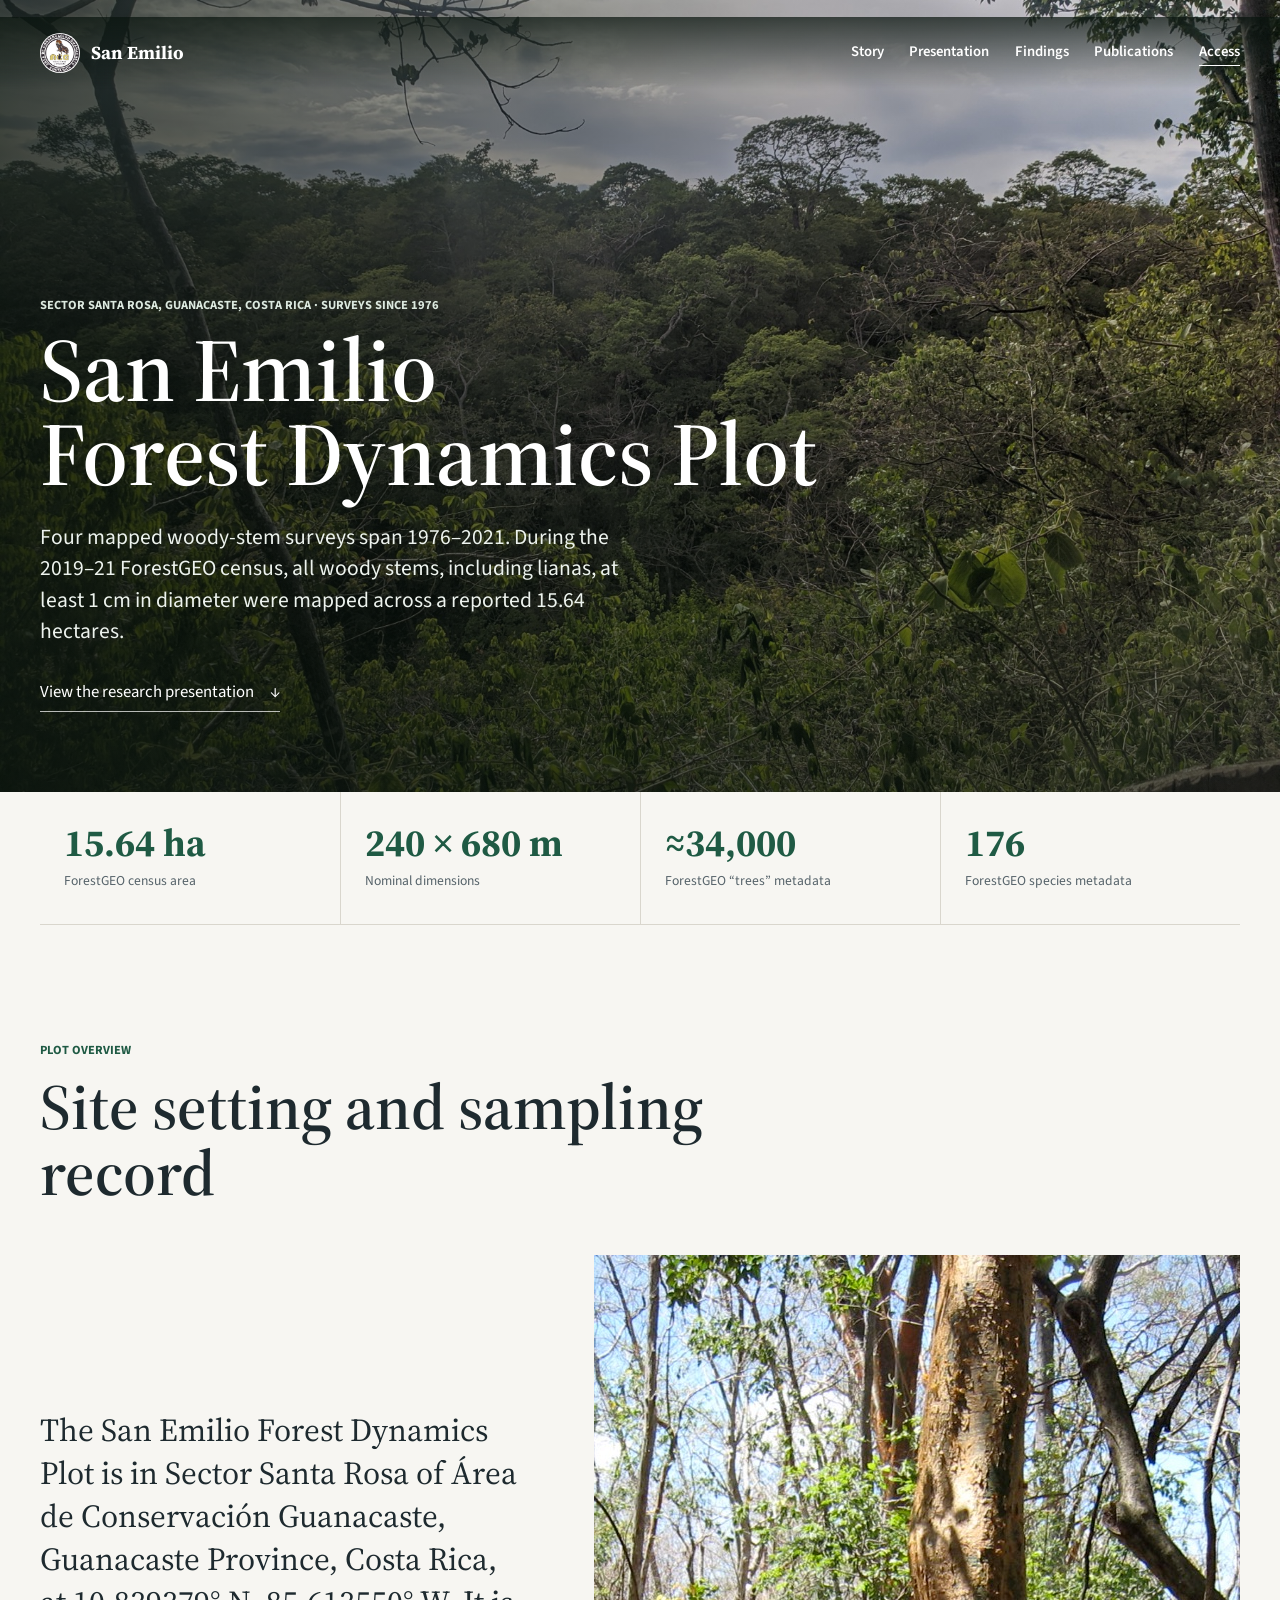
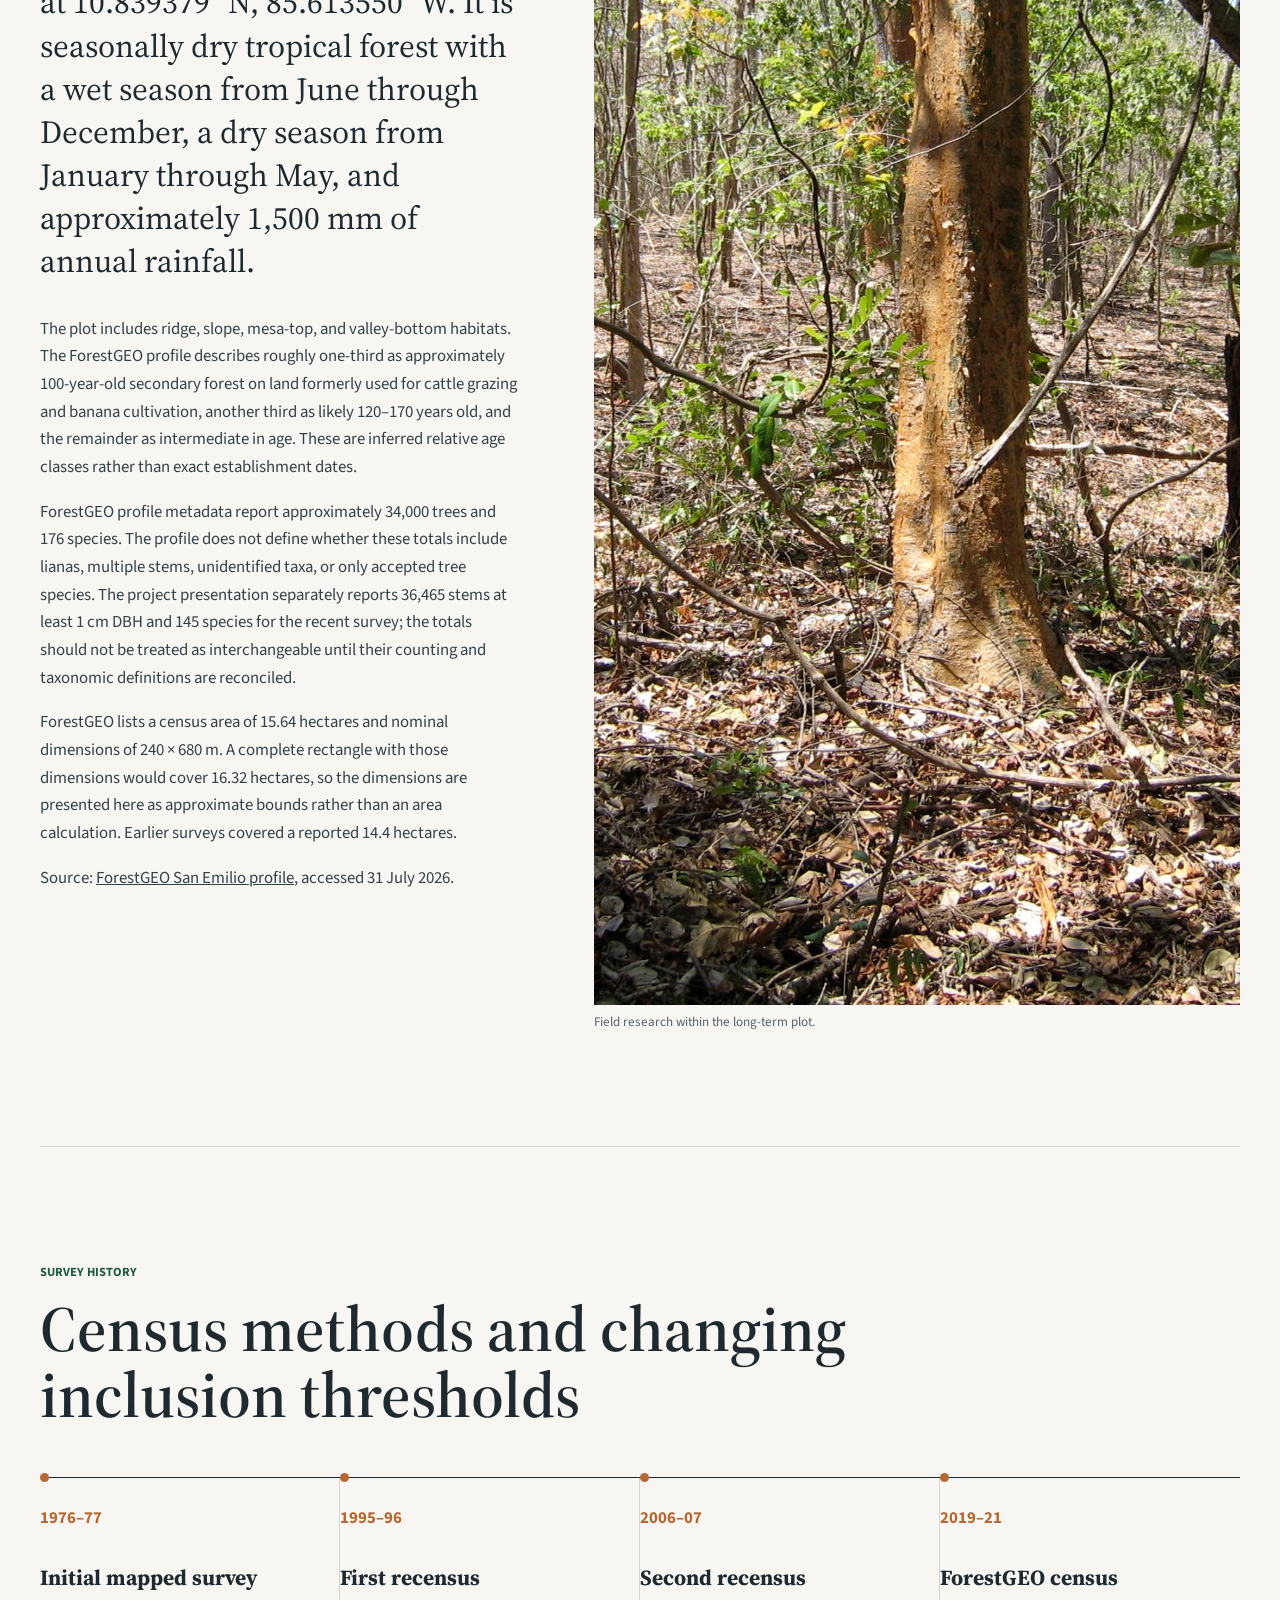
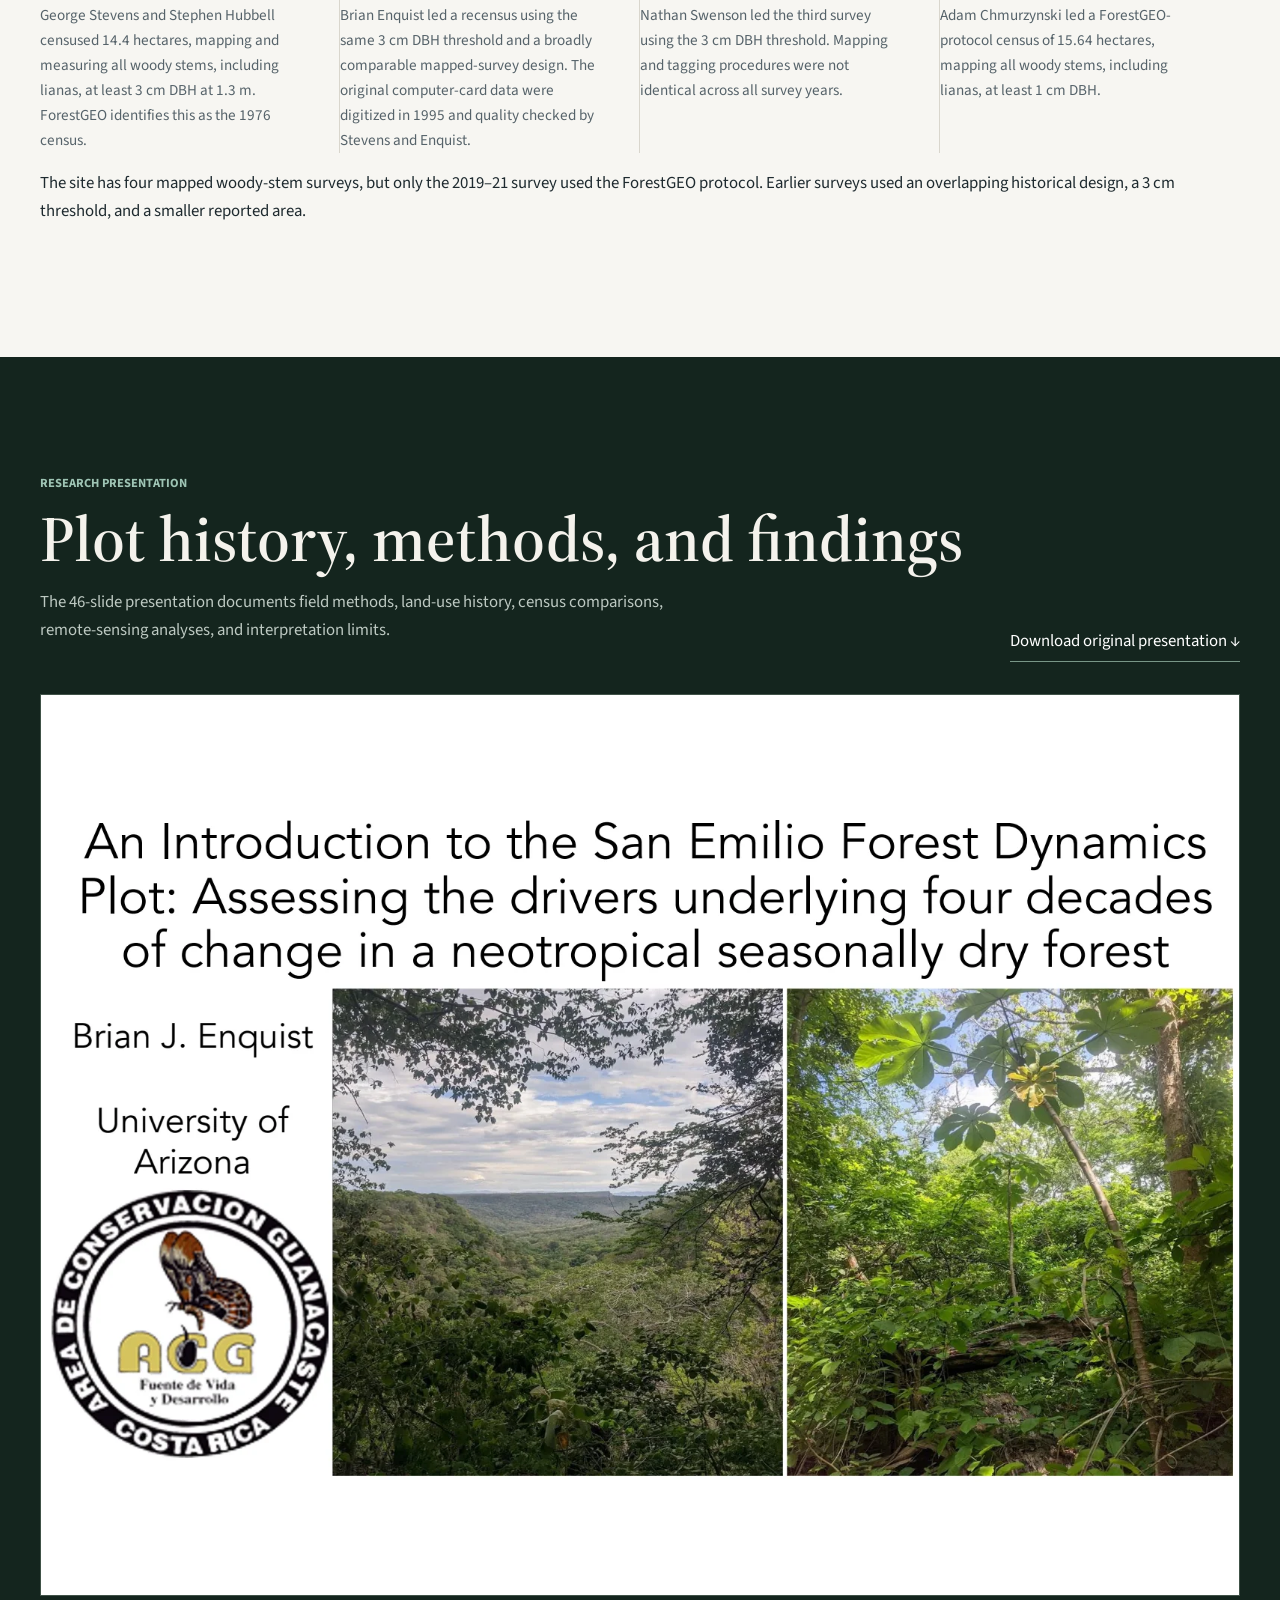
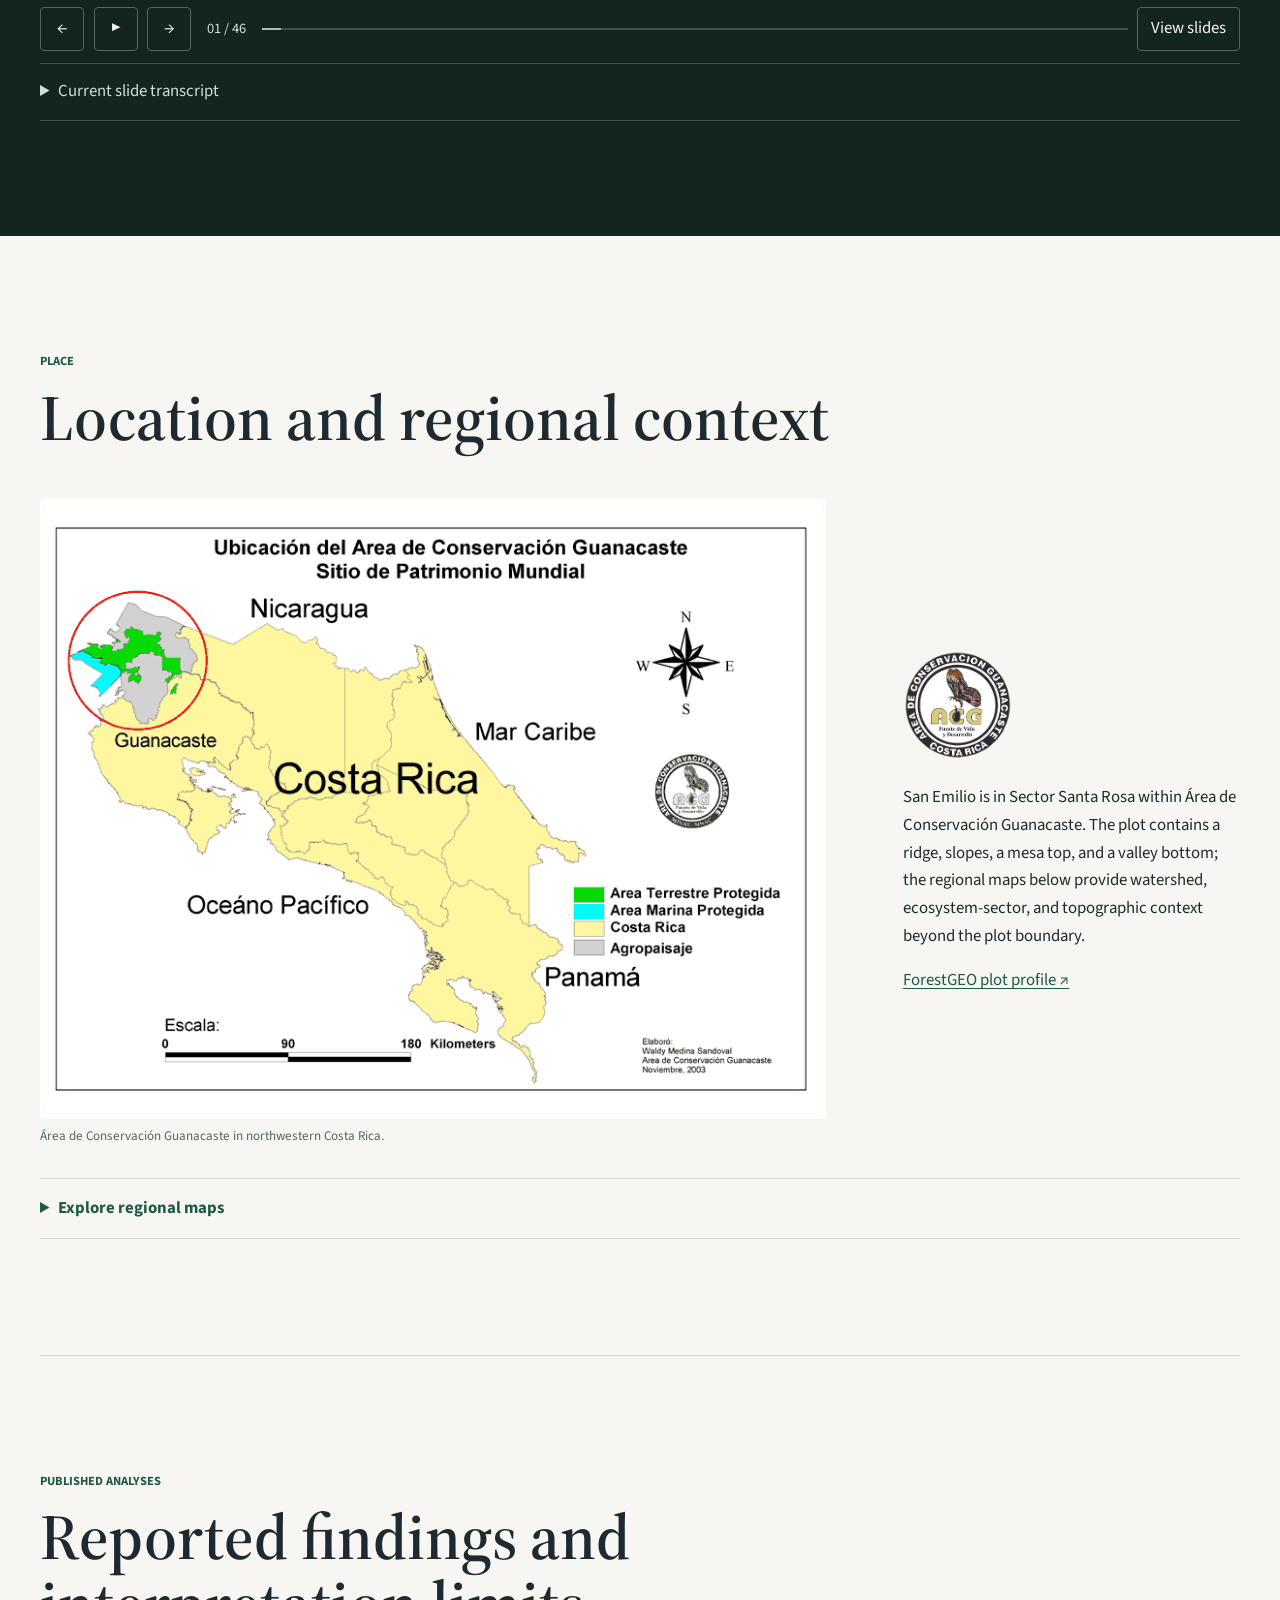
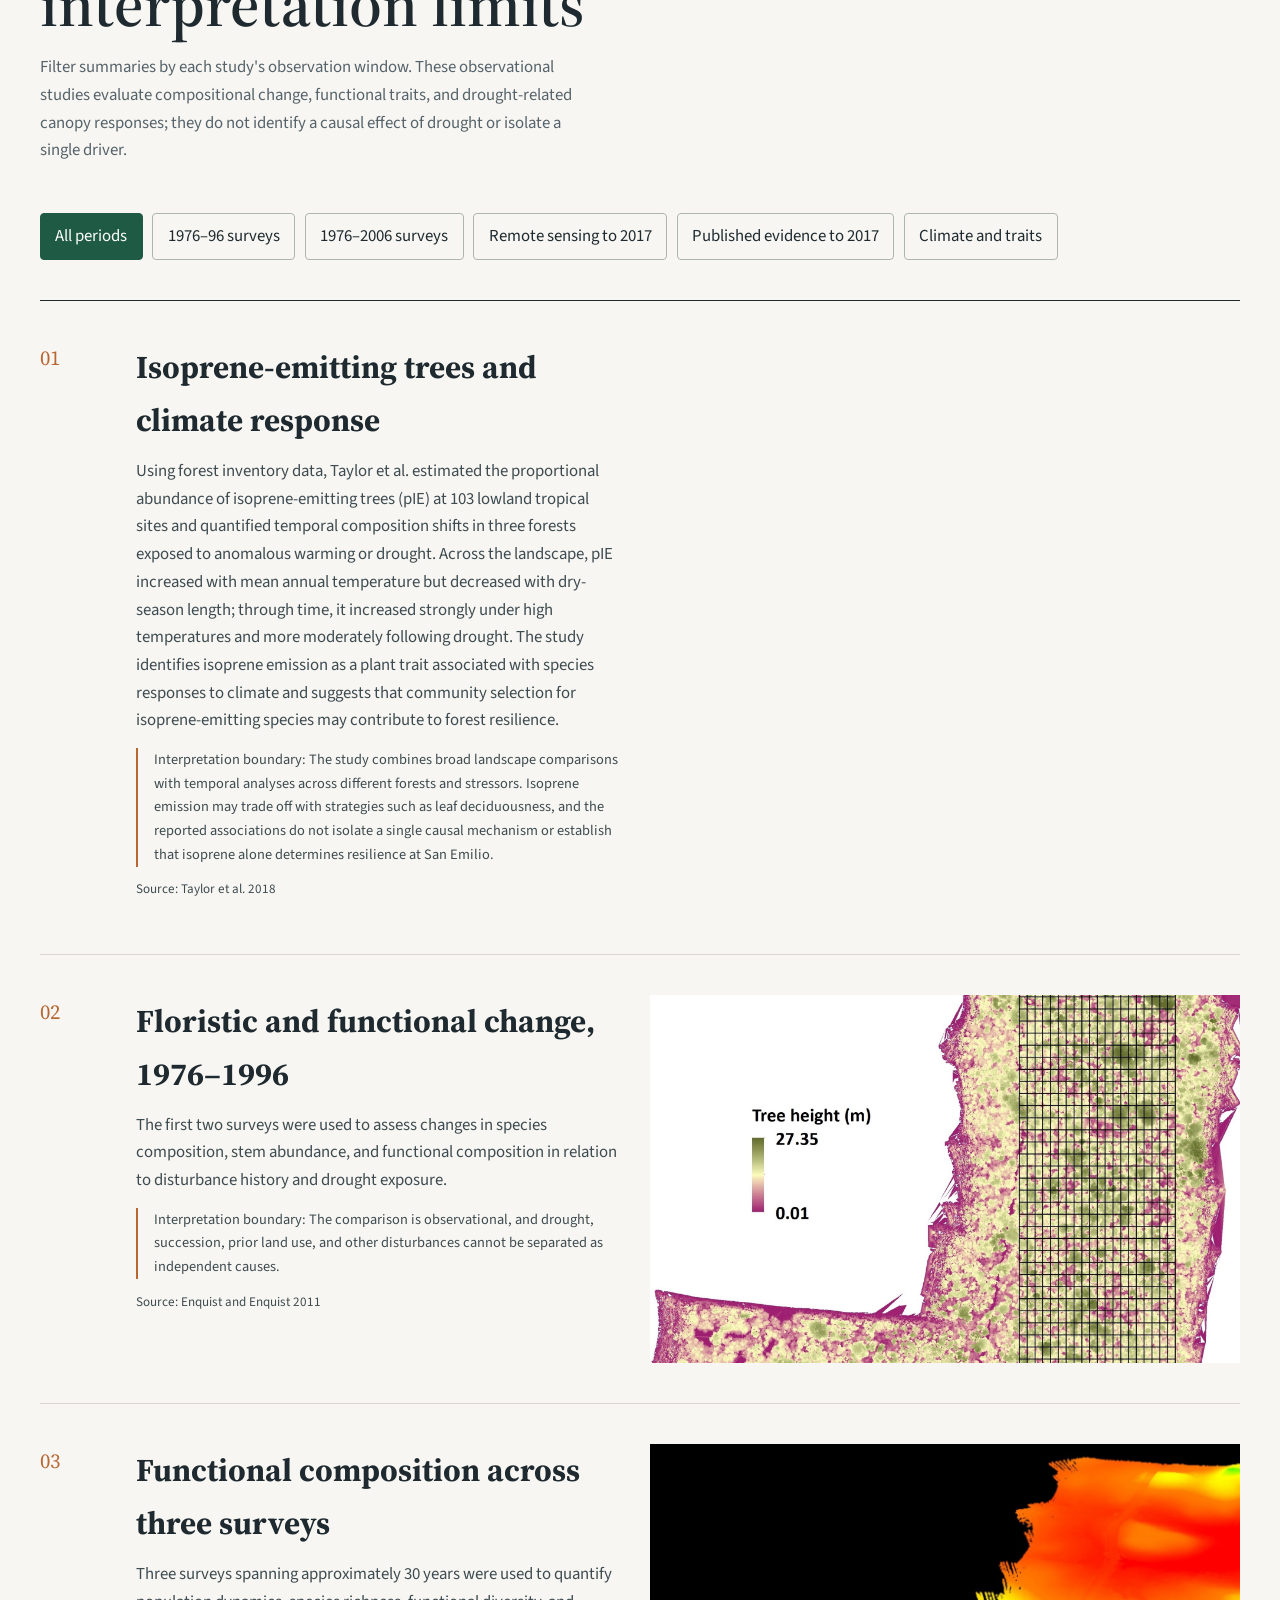
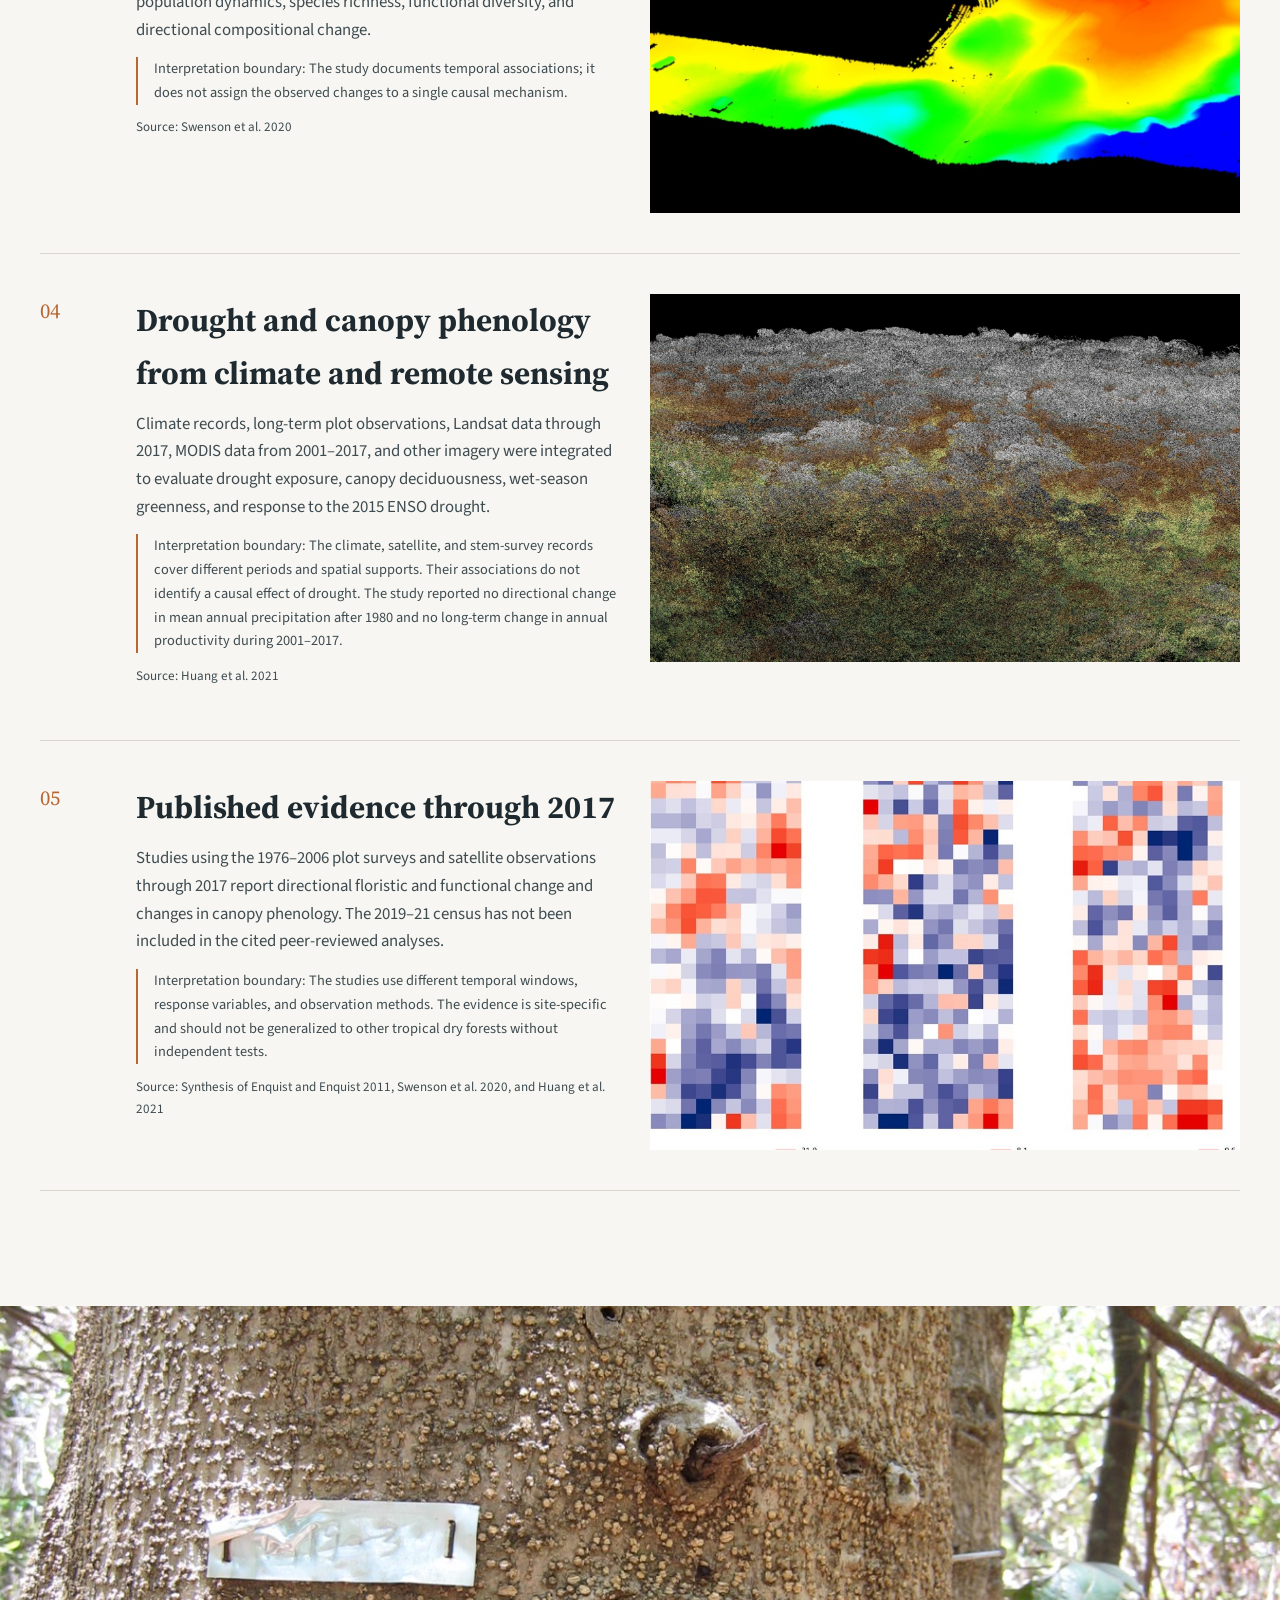
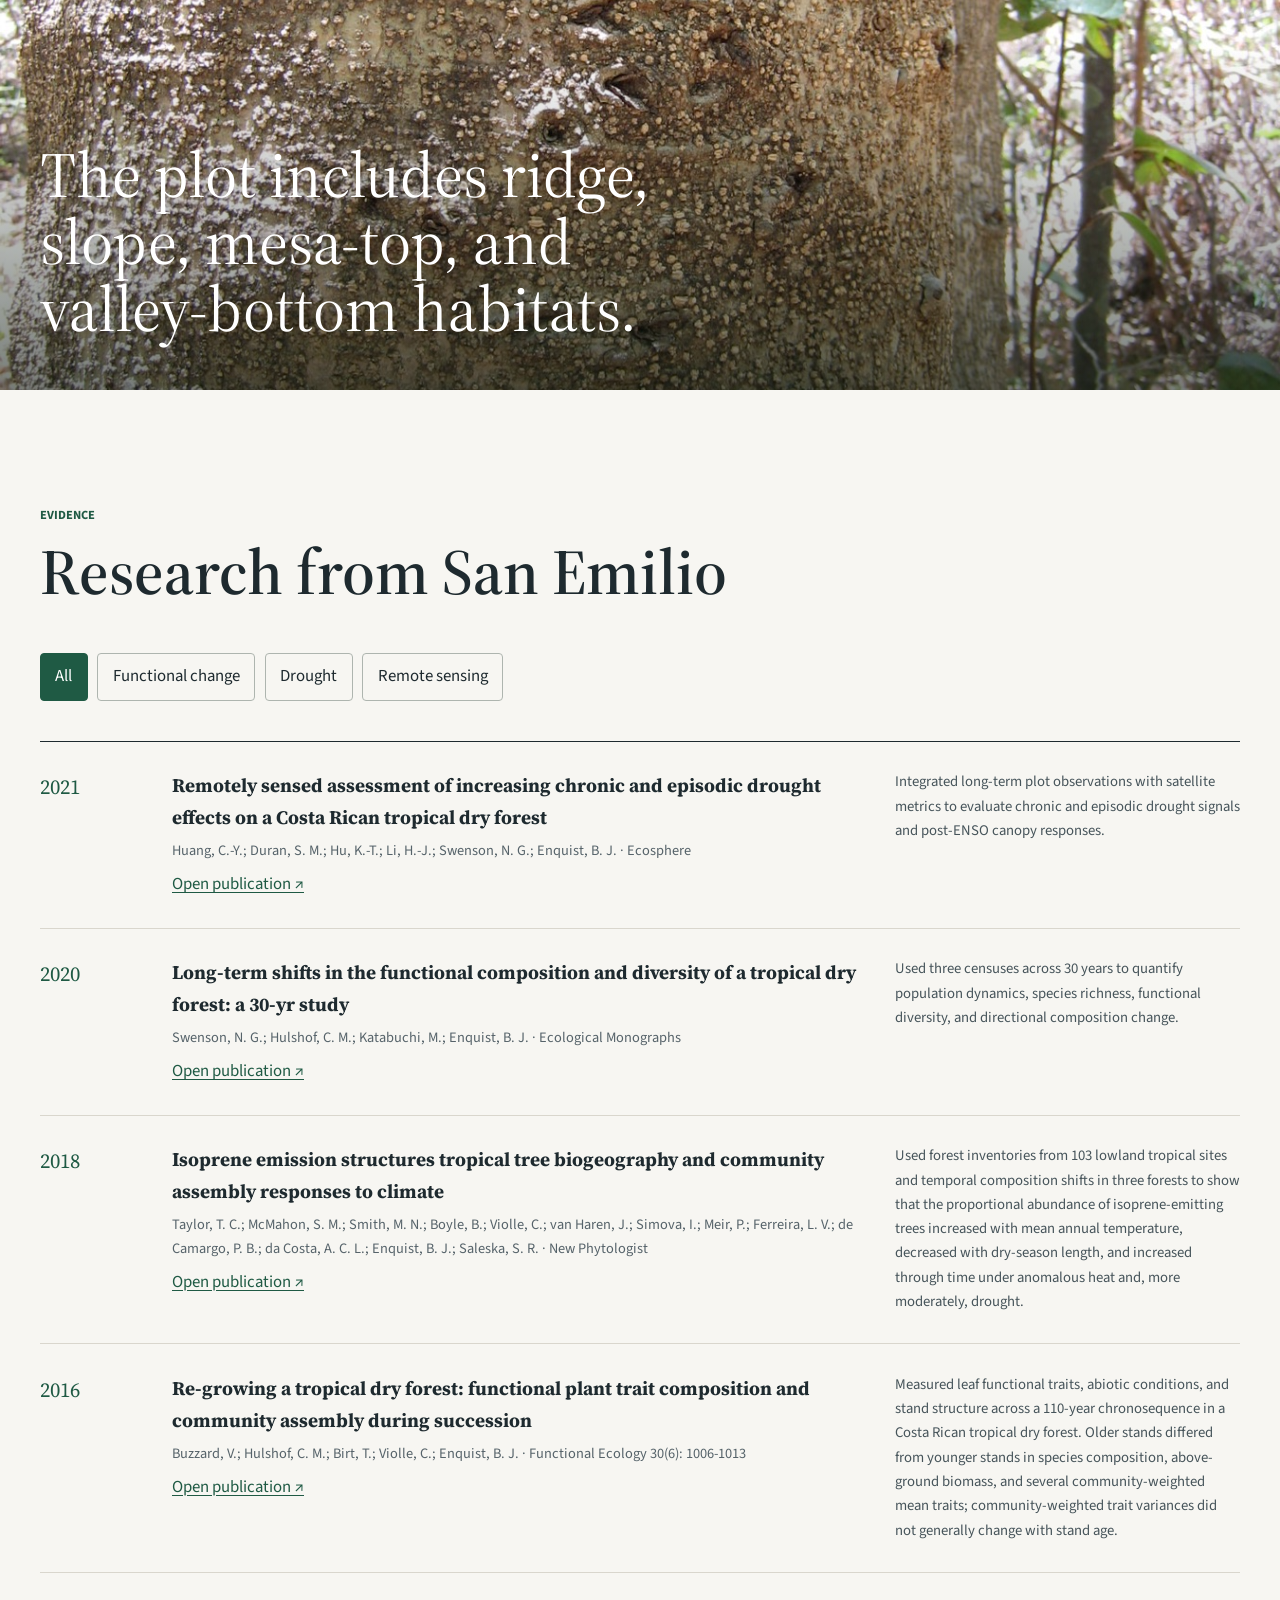
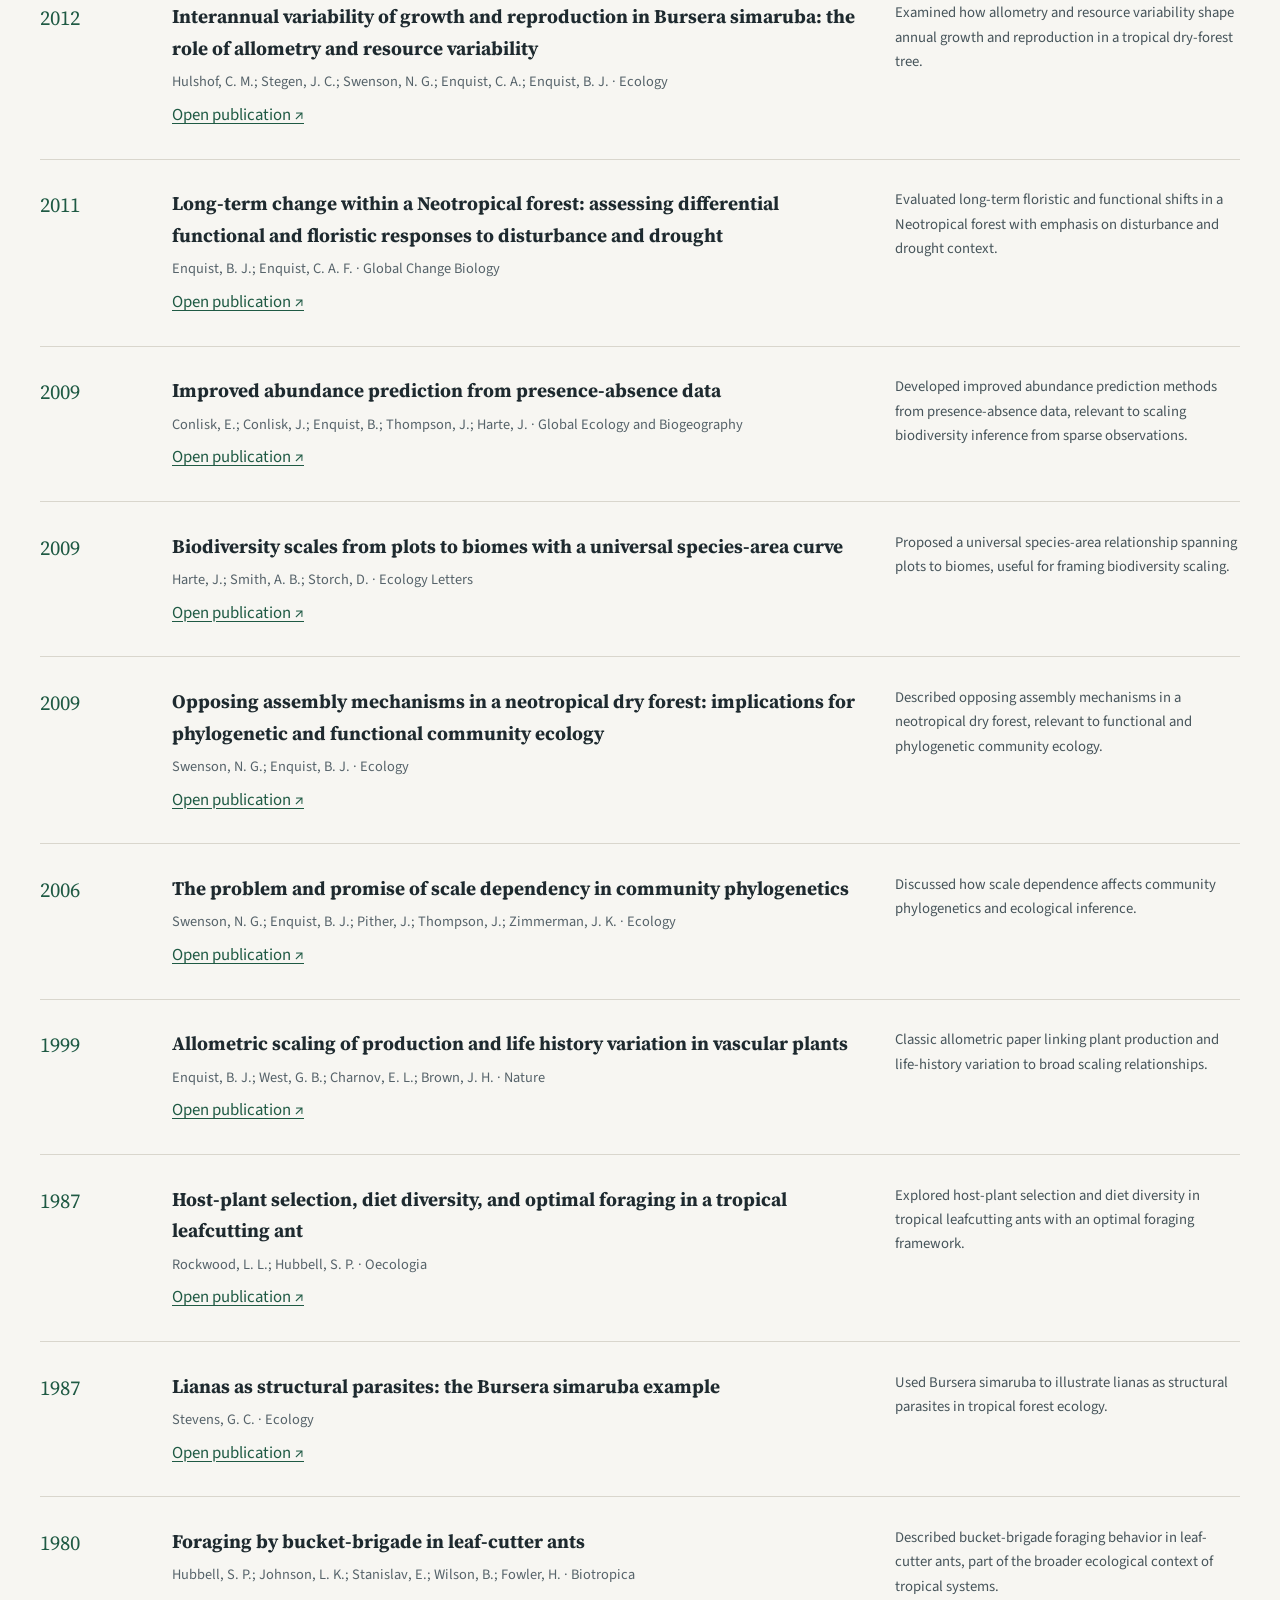
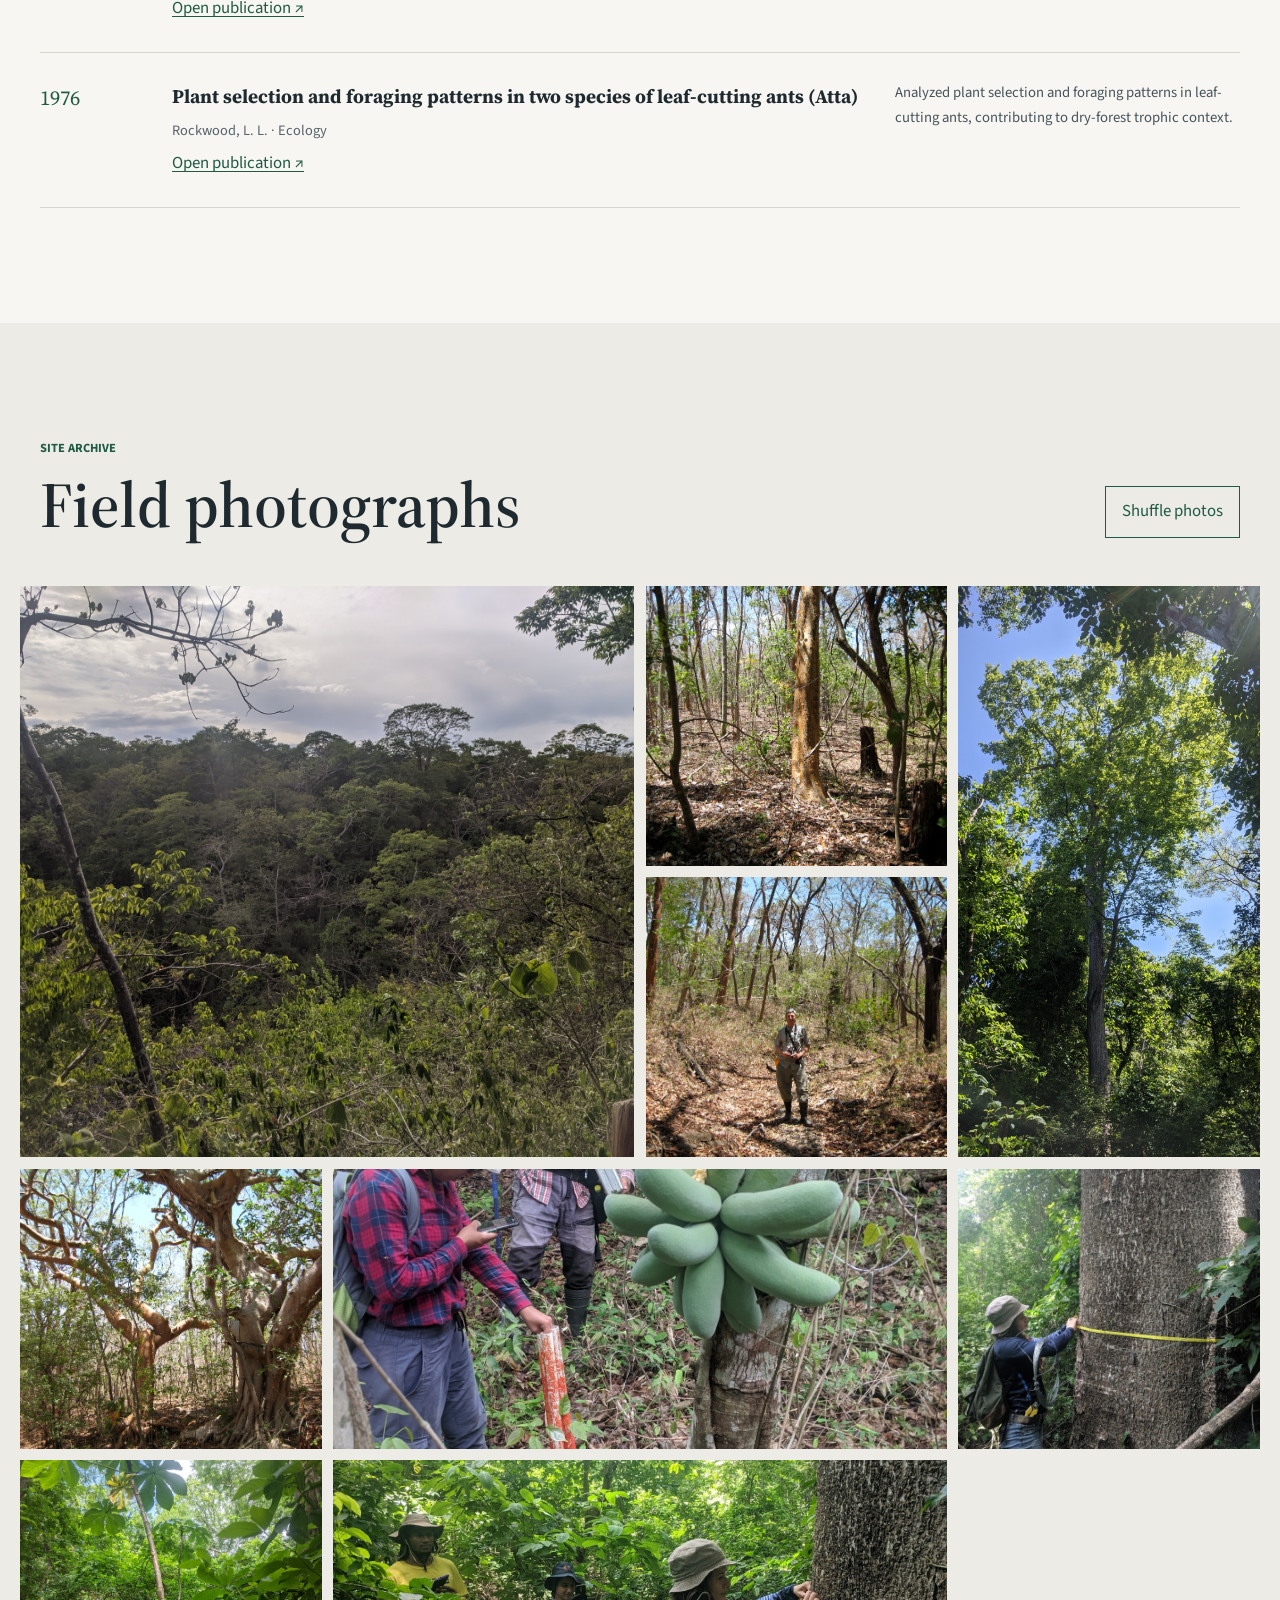
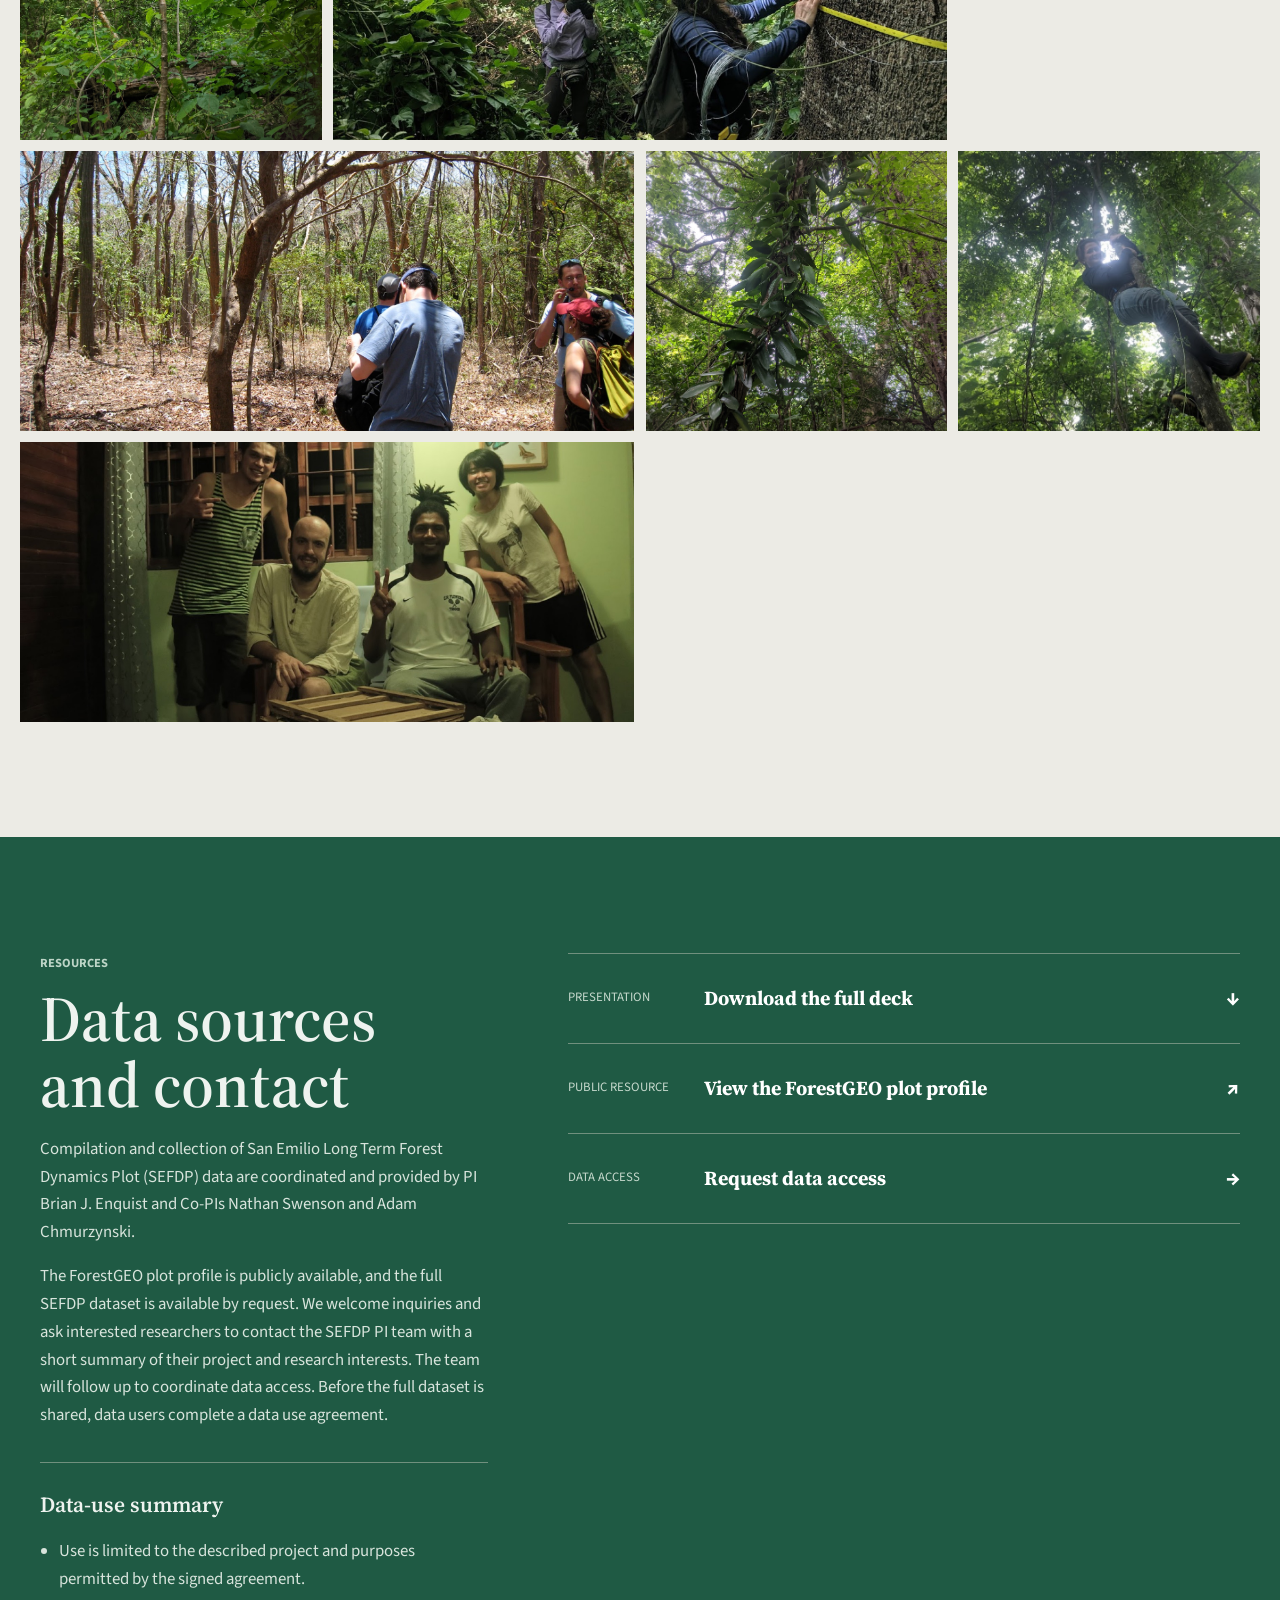
==== commit c12dd892: "Add Buzzard et al. 2016 San Emilio publication Crossref-verified citation (Functional Ecology 30(6):" ====
--- a/index.html
+++ b/index.html
@@ -15,7 +15,7 @@
       rel="stylesheet"
     />
     <link rel="preload" as="image" href="assets/img/san-emilio-archive/51329115167_1d41ec85eb_o.jpg" />
-    <link rel="stylesheet" href="assets/css/styles.css?v=forestgeo5-gallery-shuffle-2" />
+    <link rel="stylesheet" href="assets/css/styles.css?v=forestgeo5-gallery-shuffle-3" />
   </head>
   <body>
     <a class="skip-link" href="#main-content">Skip to main content</a>
@@ -292,6 +292,6 @@
       <p>Long-term tropical dry forest research since 1976.</p>
     </footer>
 
-    <script src="assets/js/main.js?v=forestgeo5-gallery-shuffle-2" defer></script>
+    <script src="assets/js/main.js?v=forestgeo5-gallery-shuffle-3" defer></script>
   </body>
 </html>
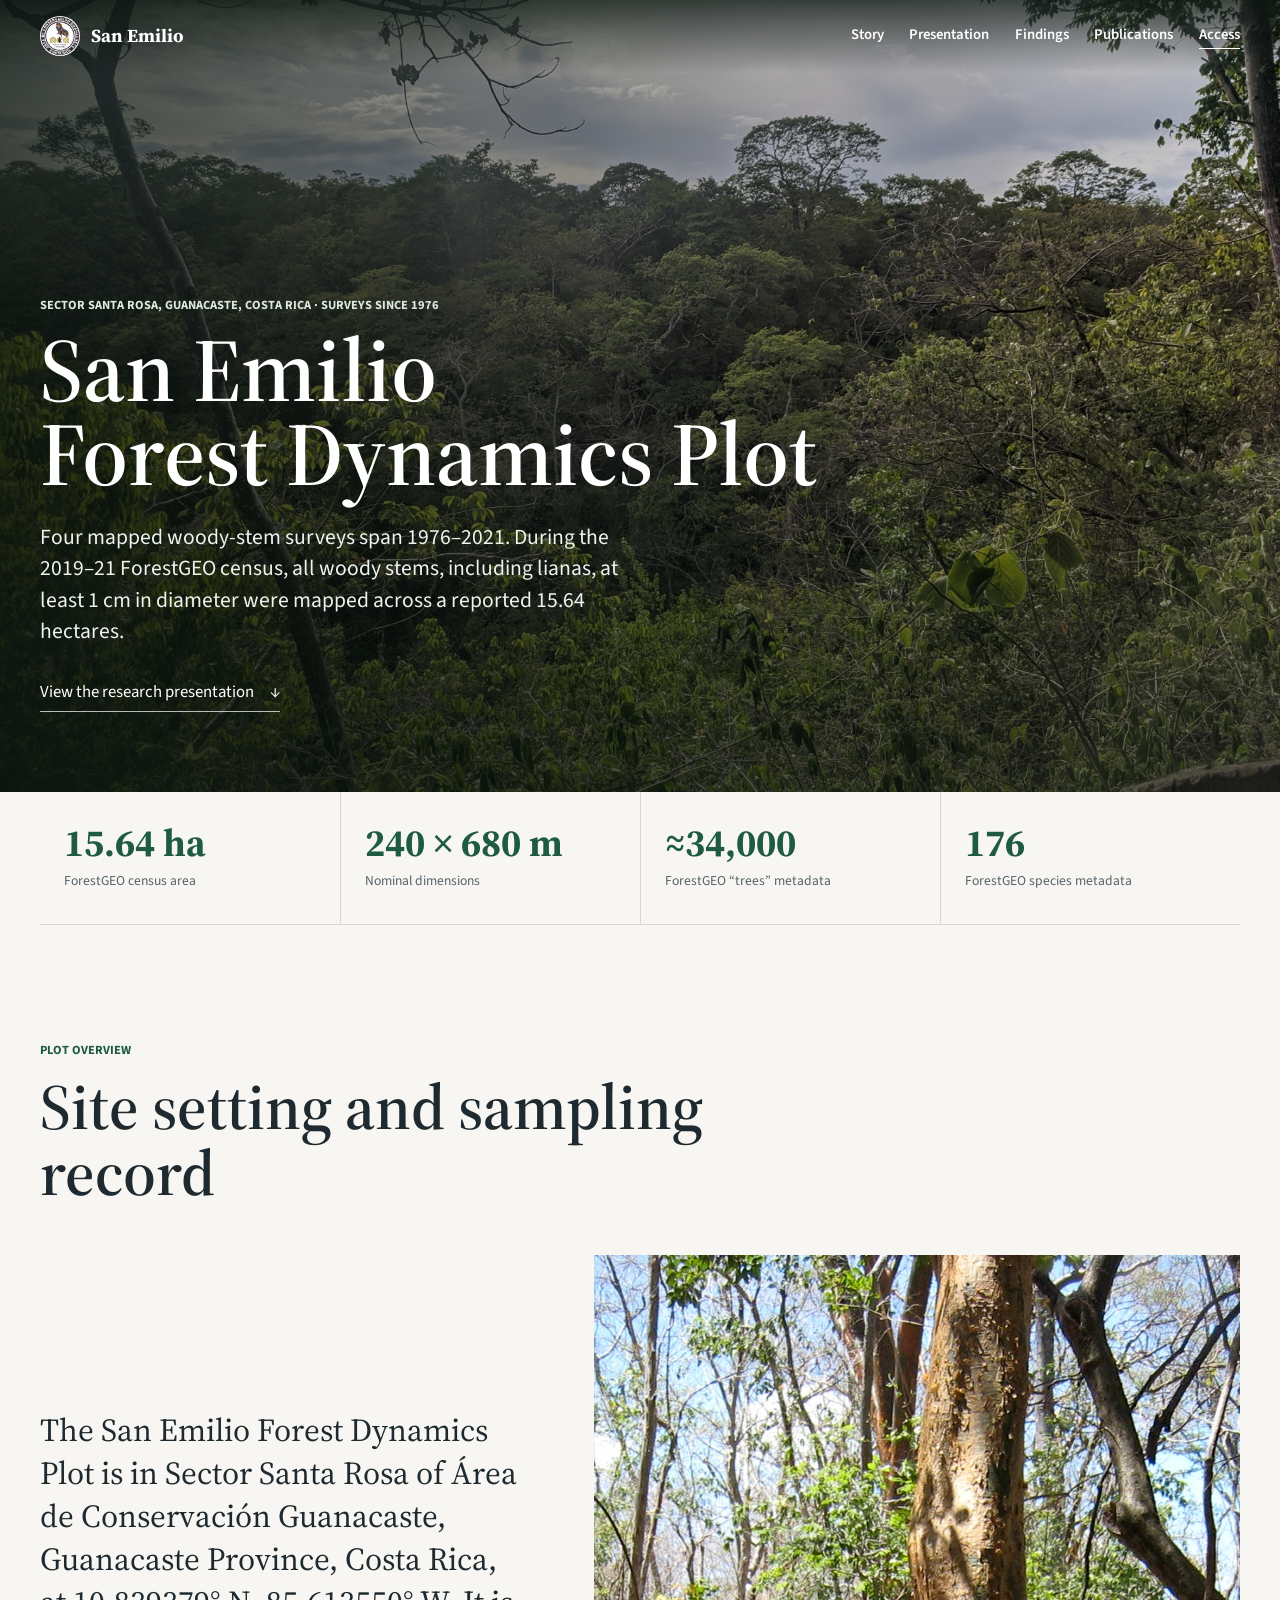
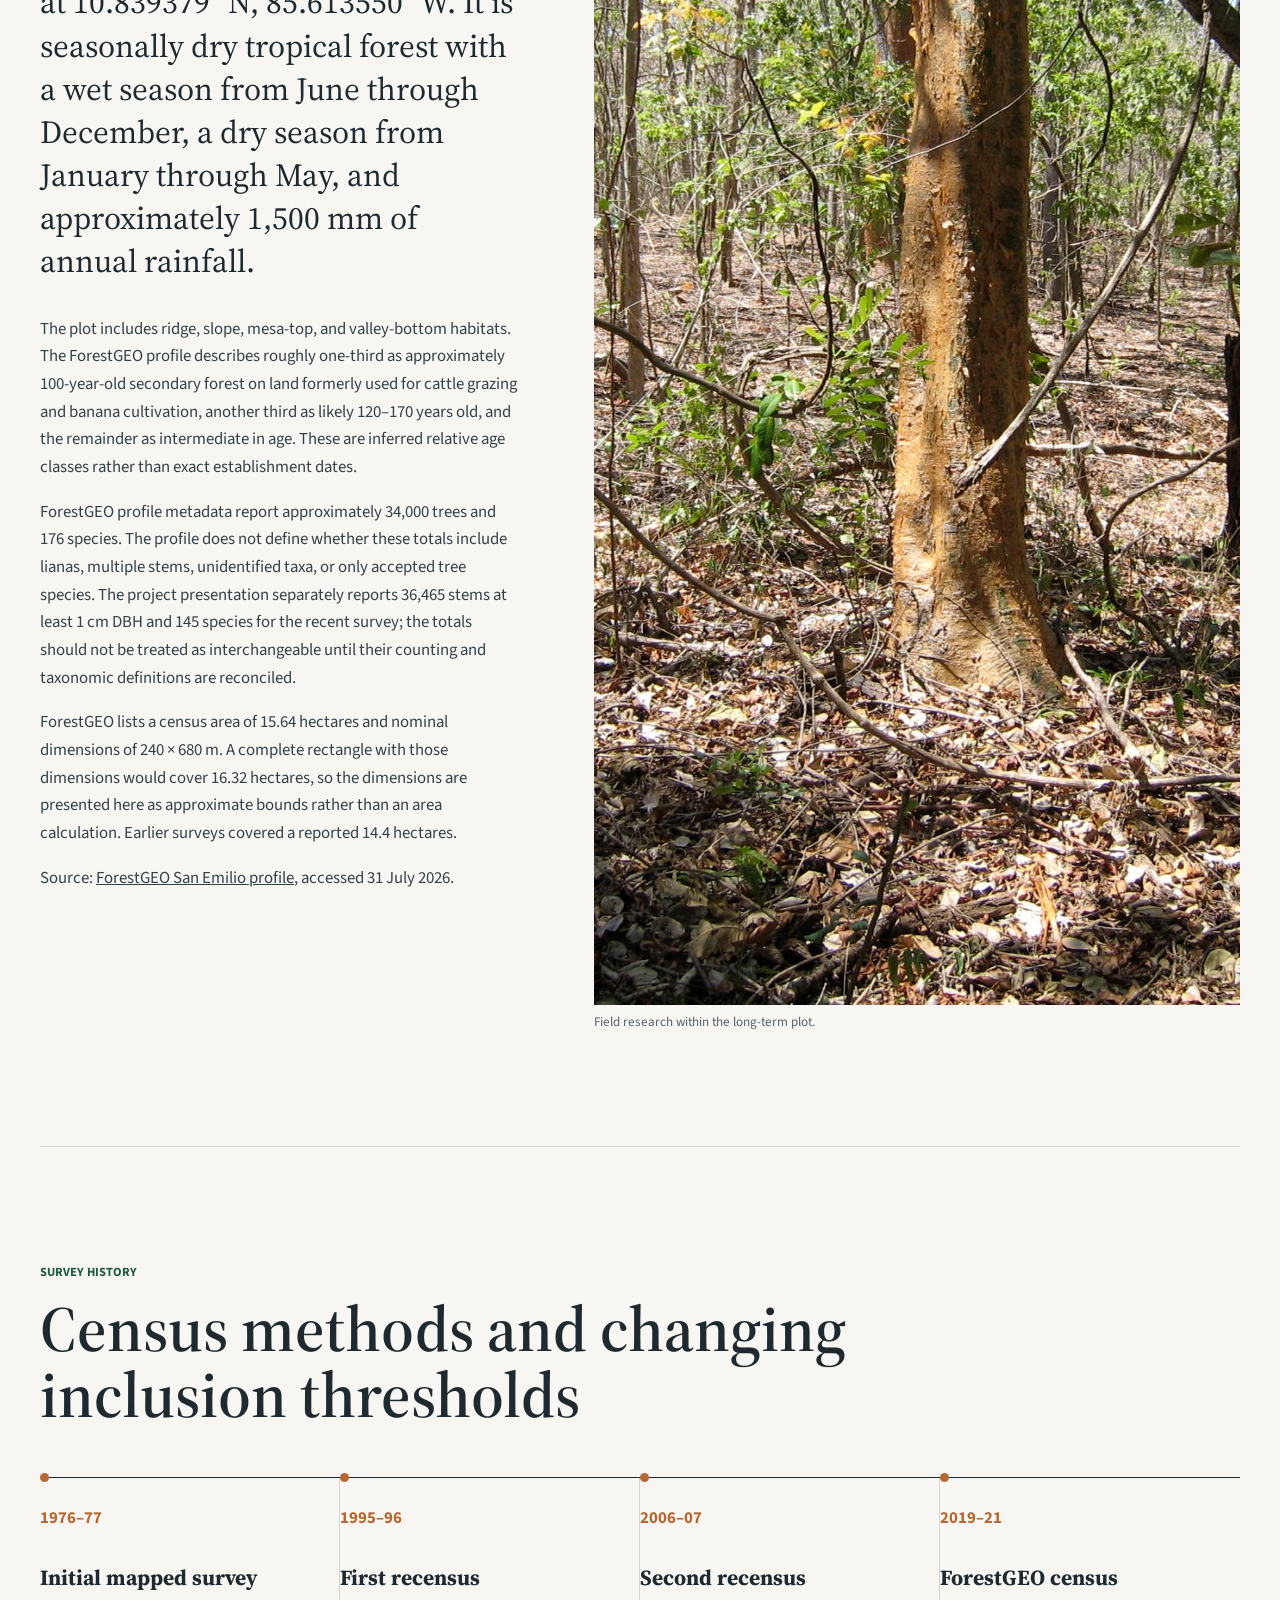
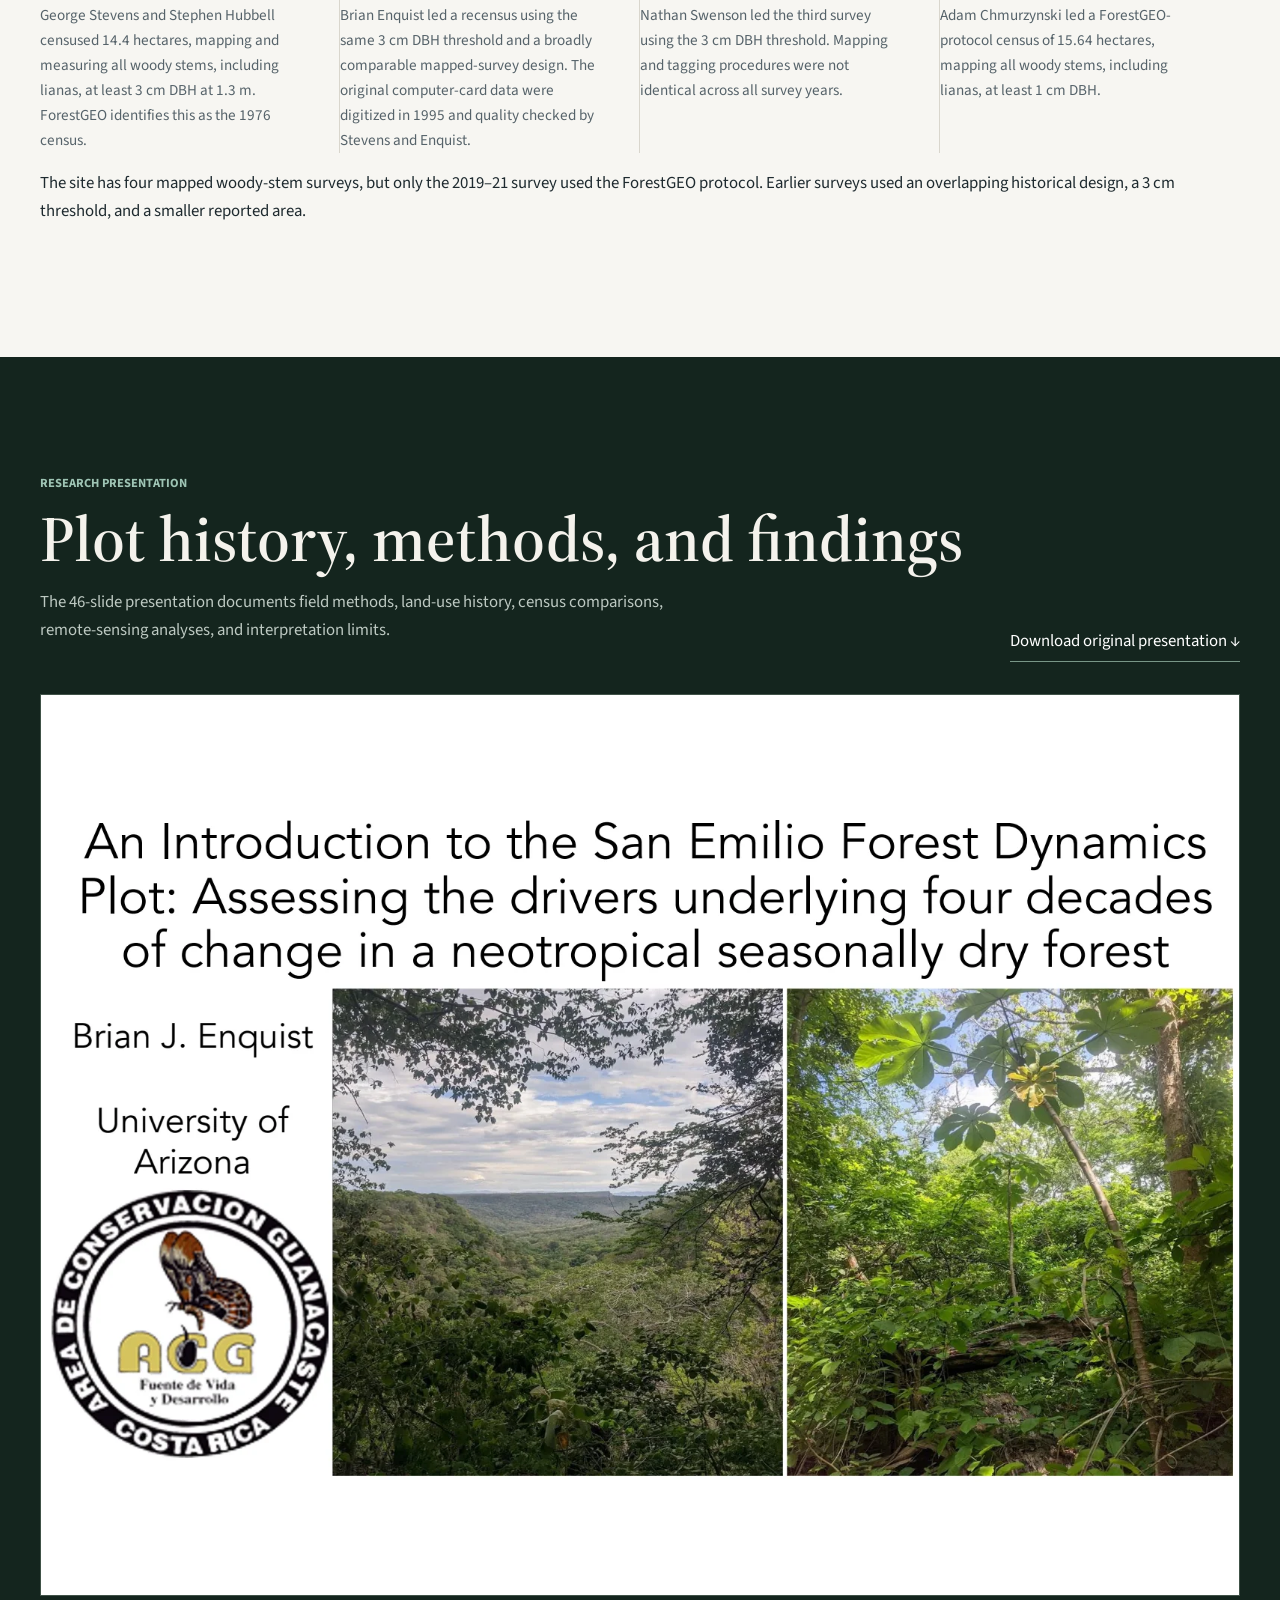
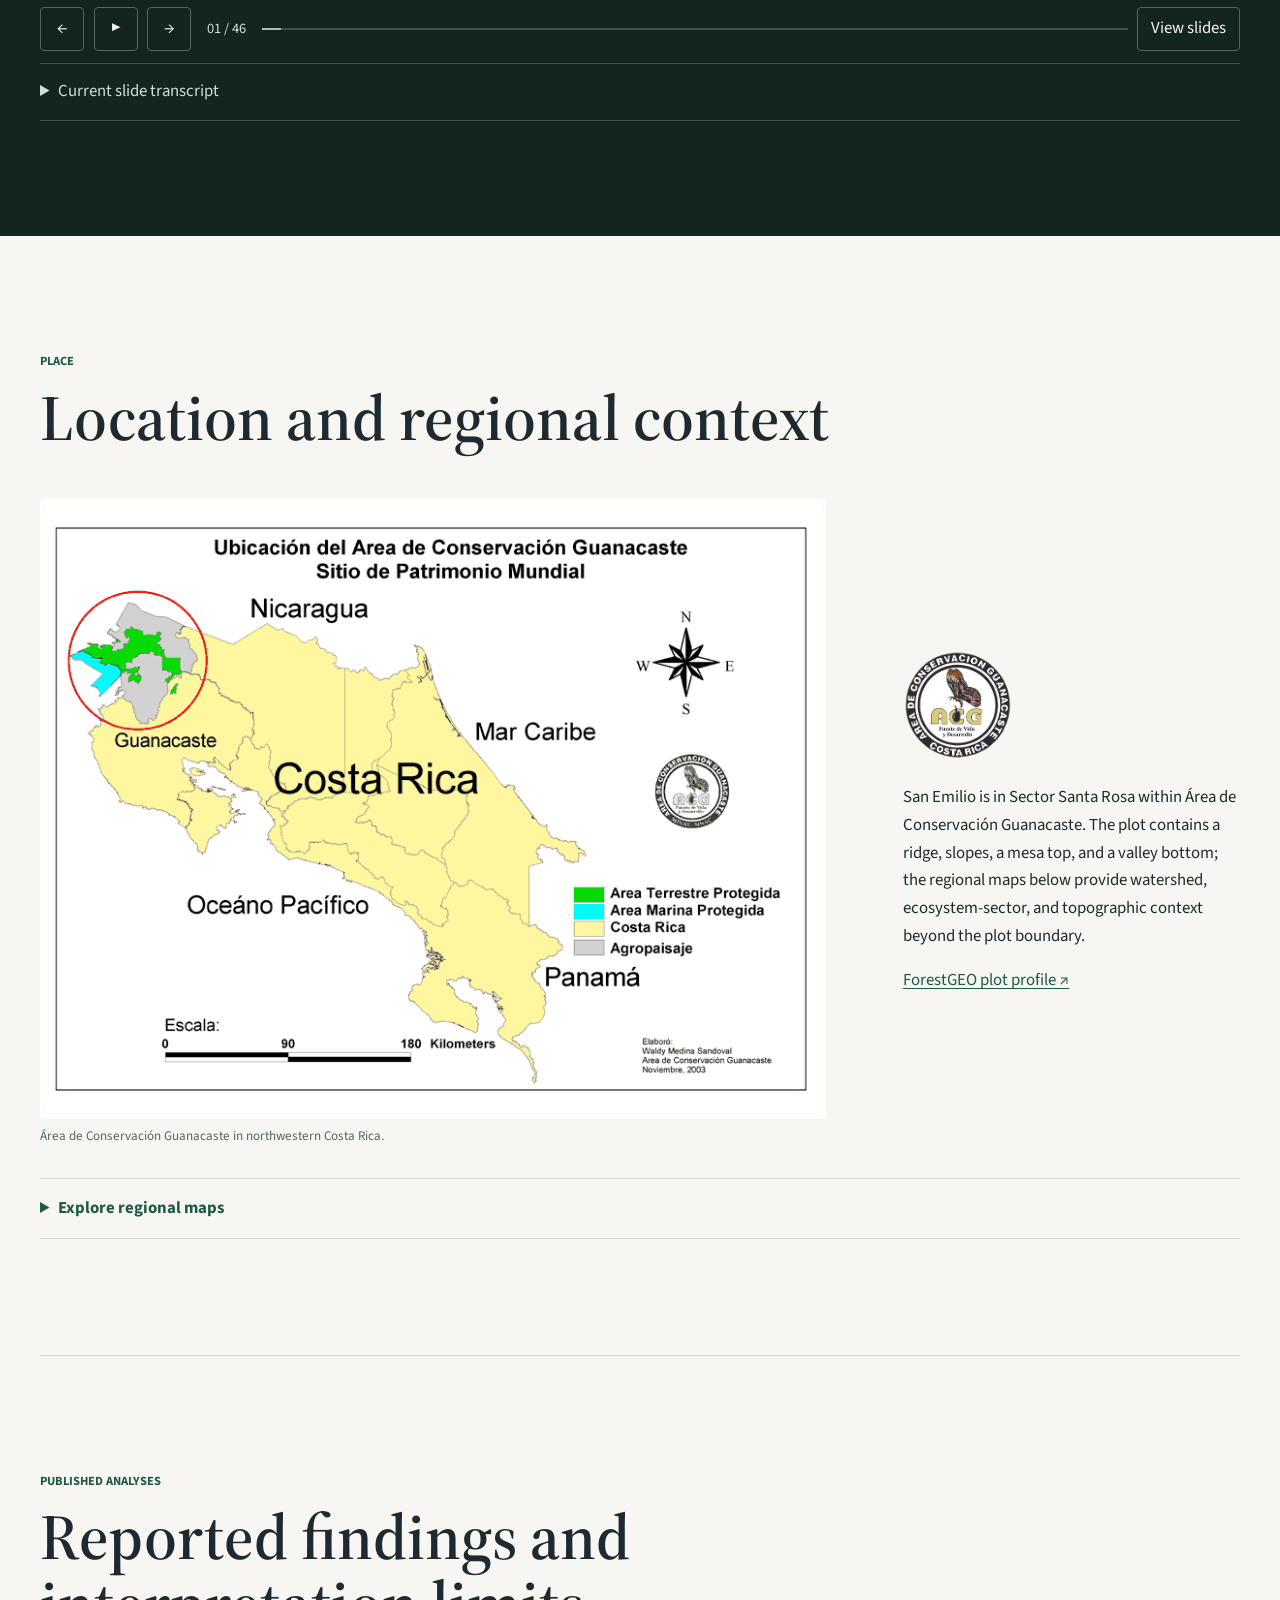
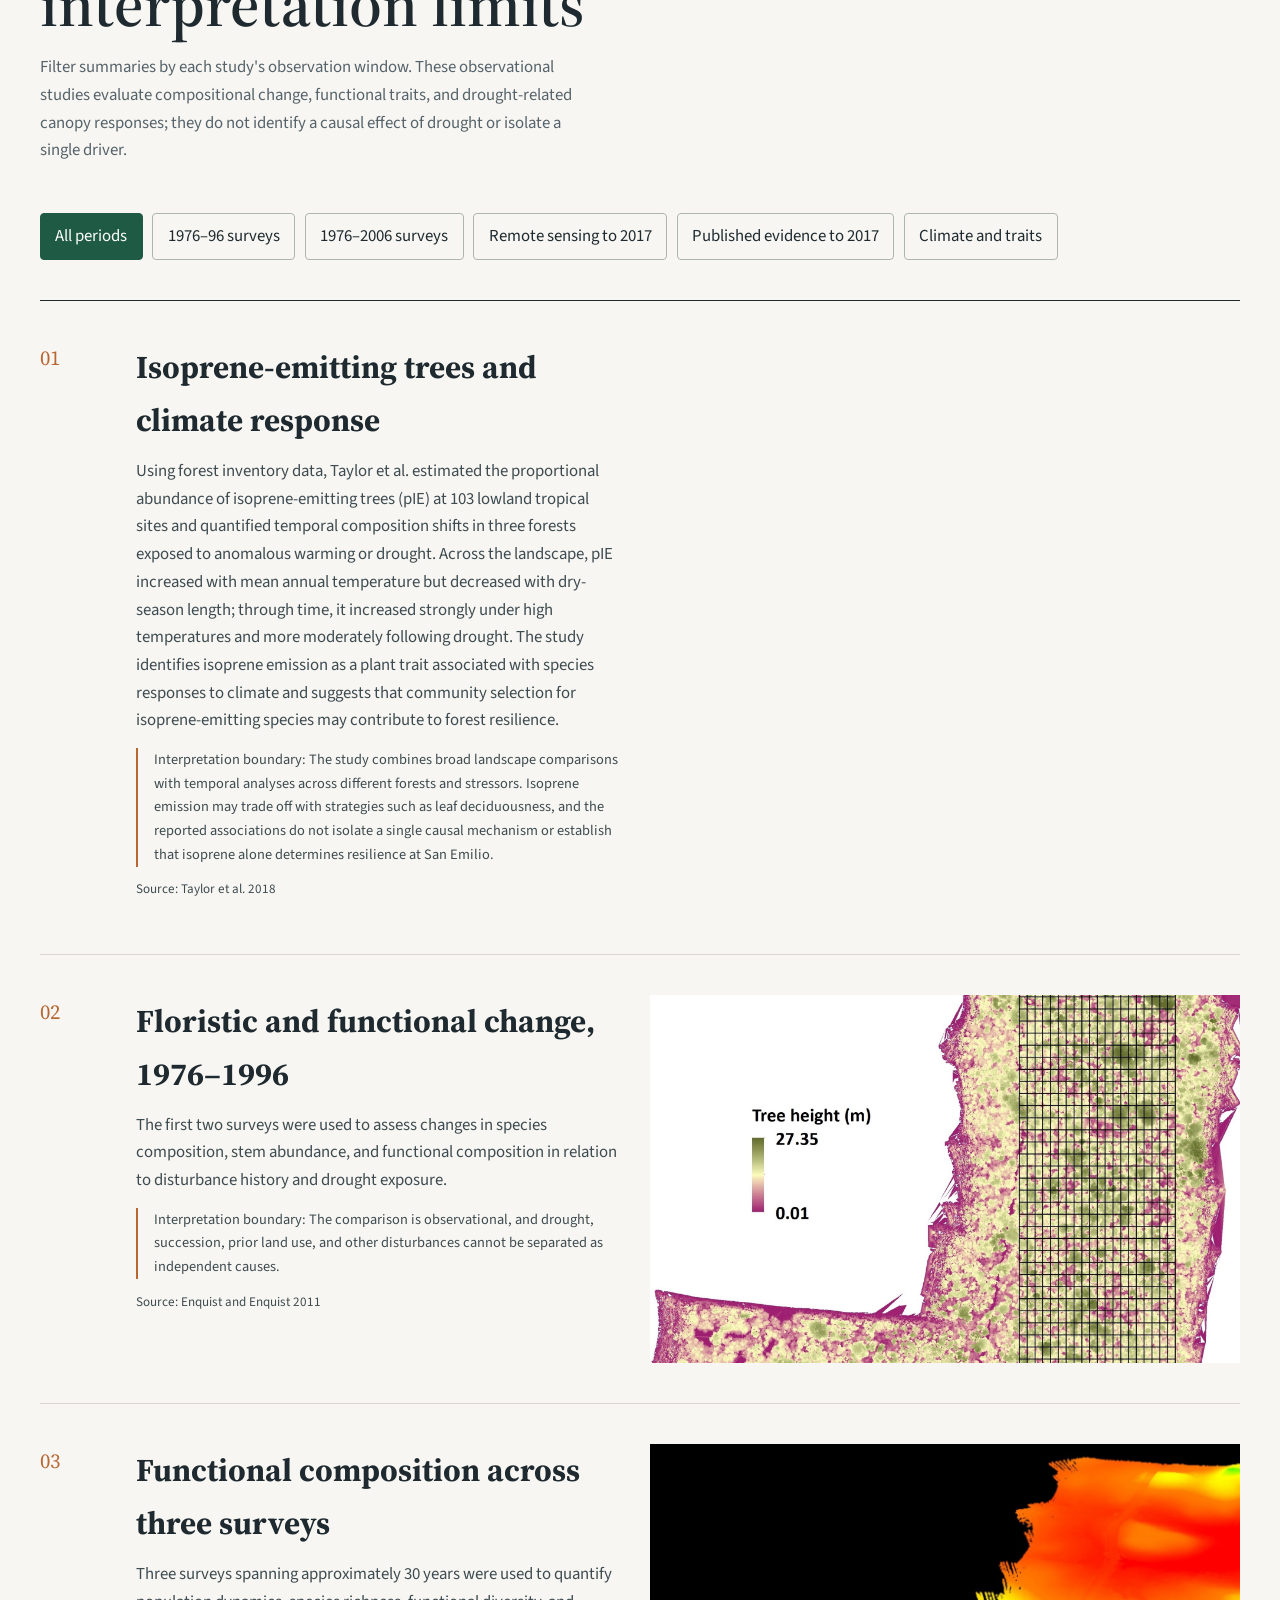
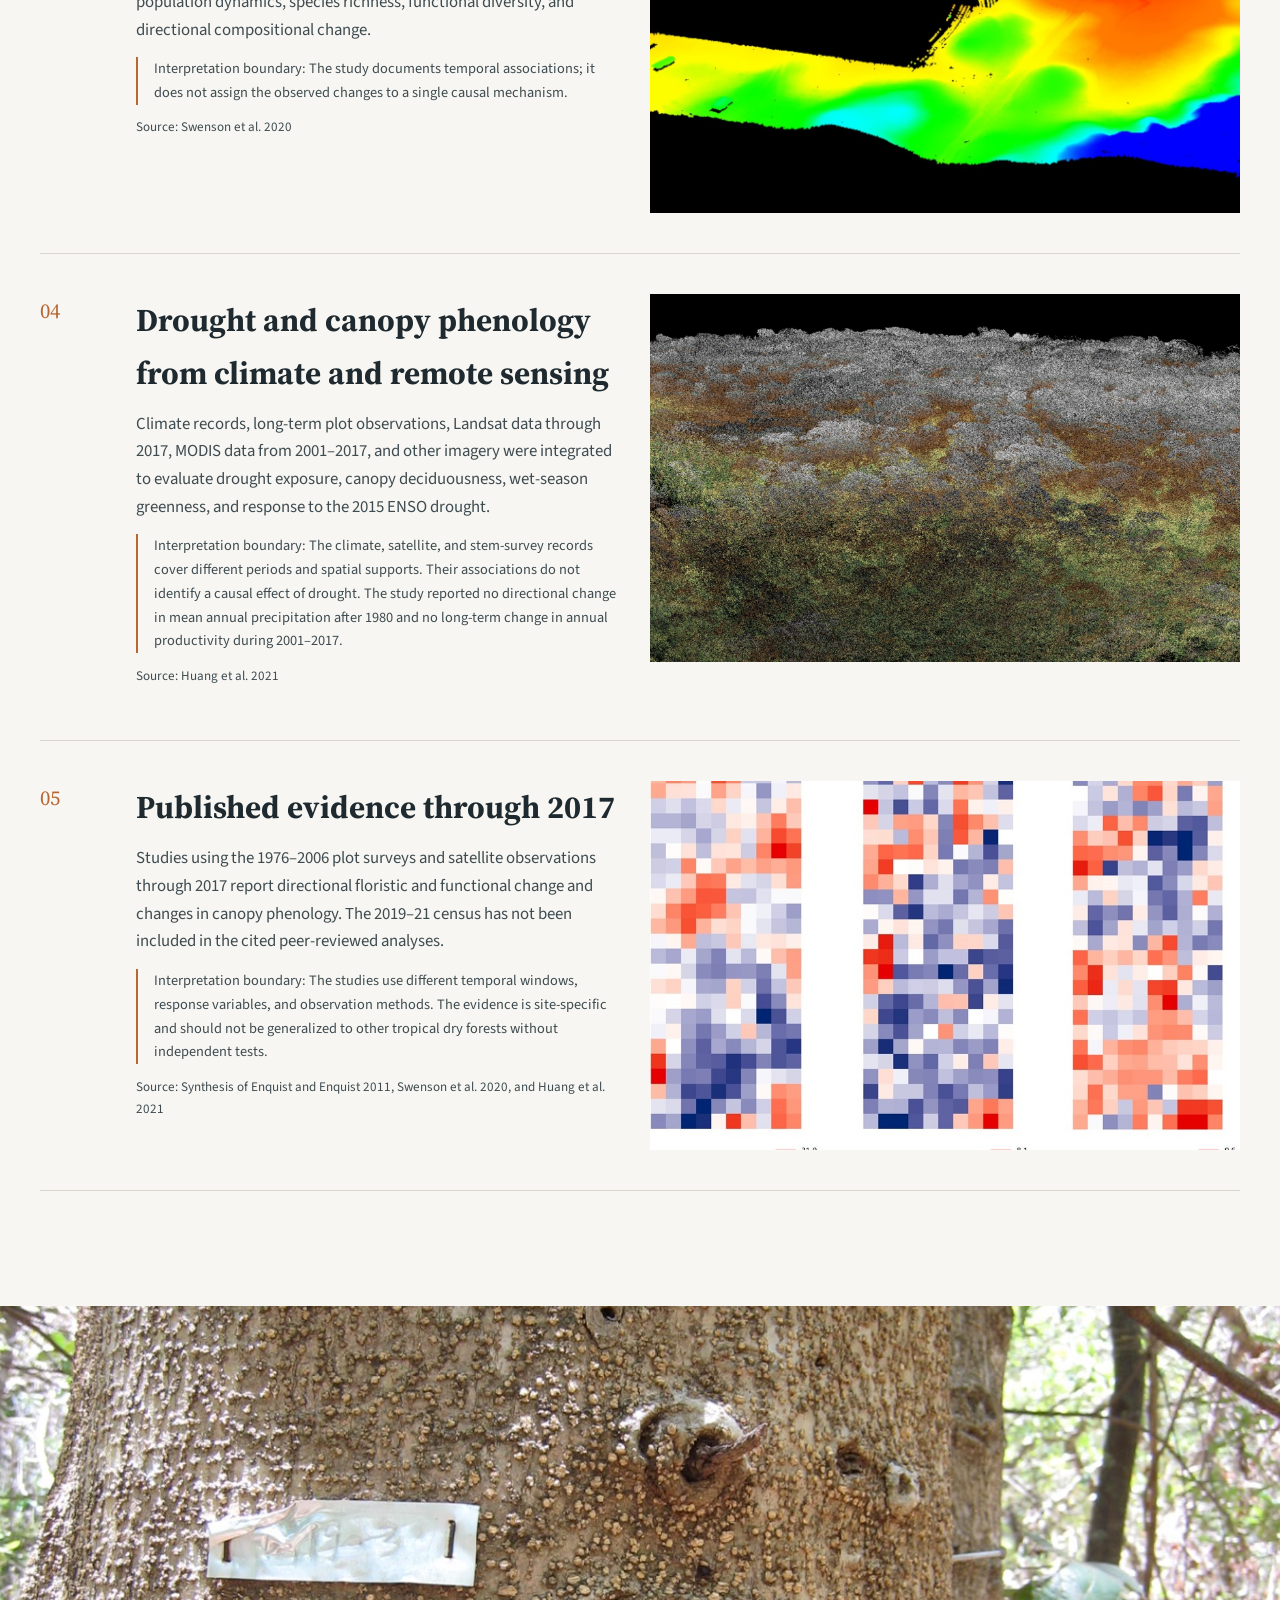
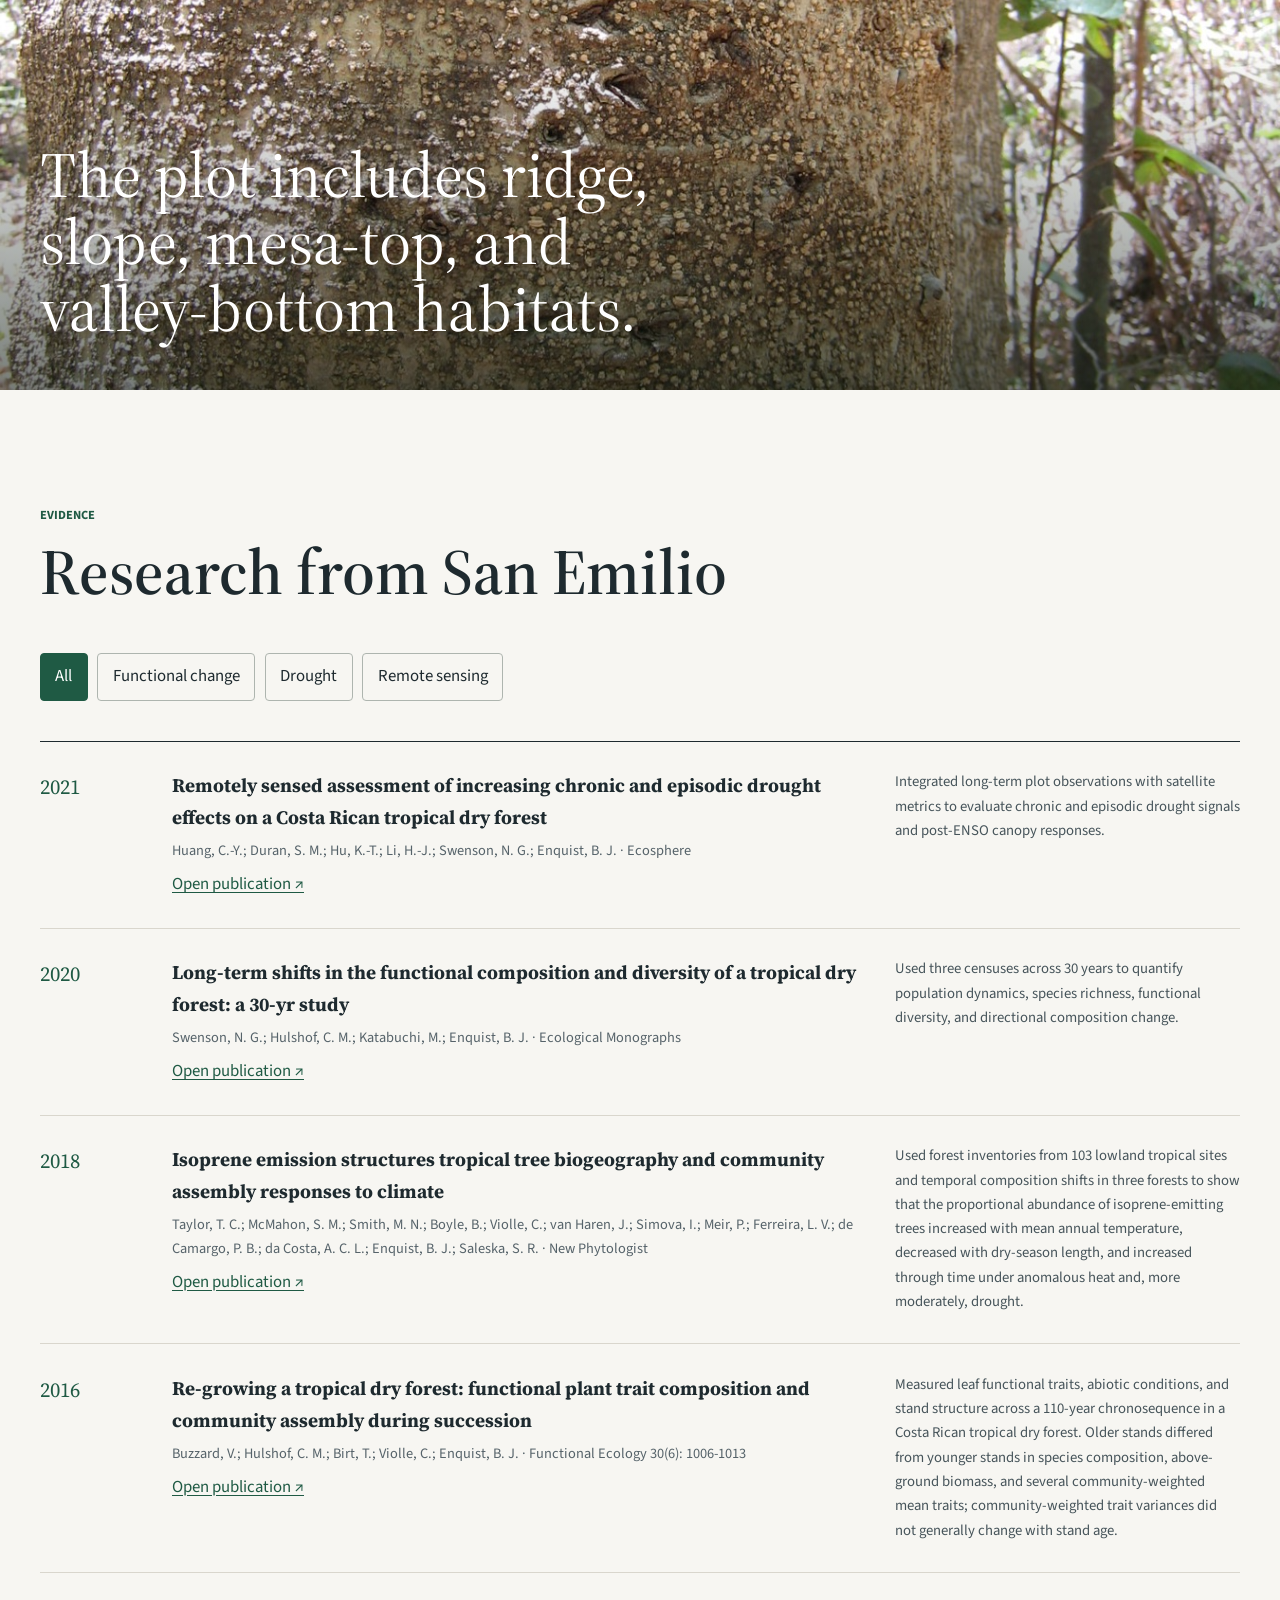
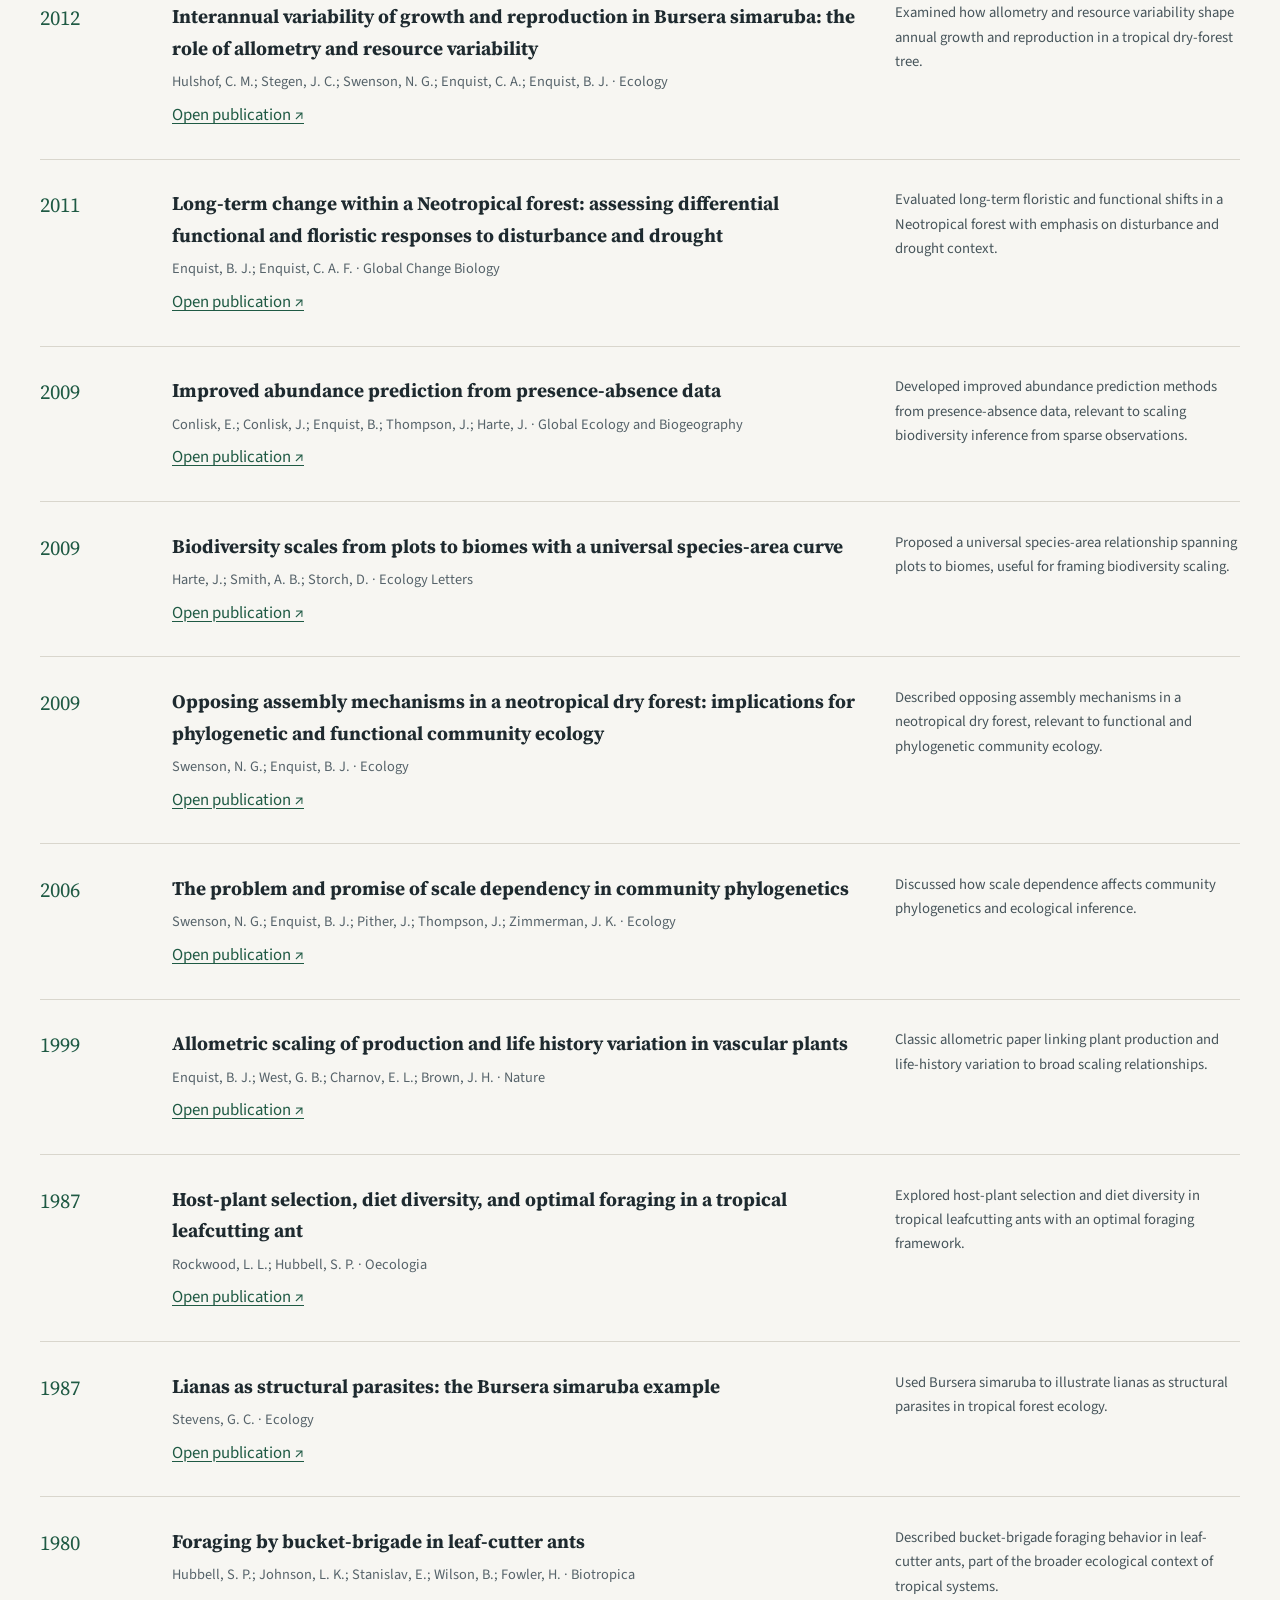
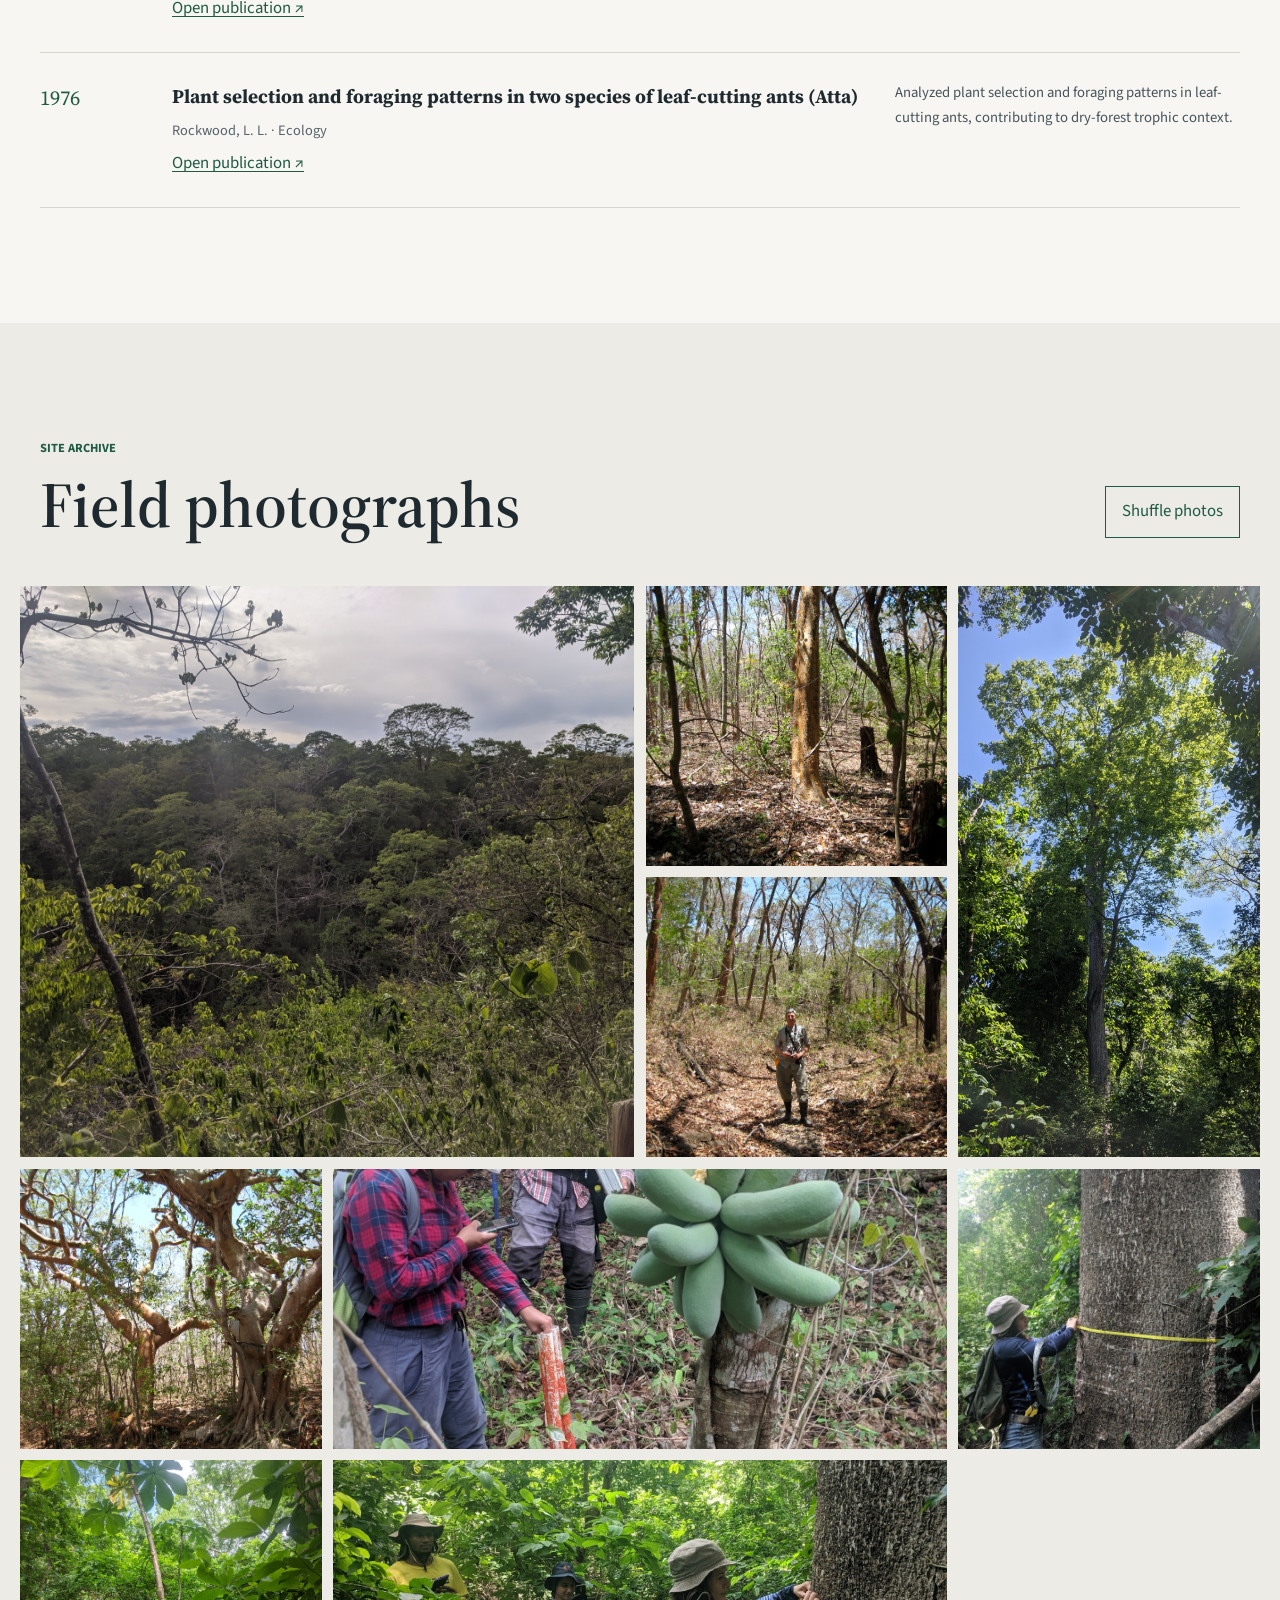
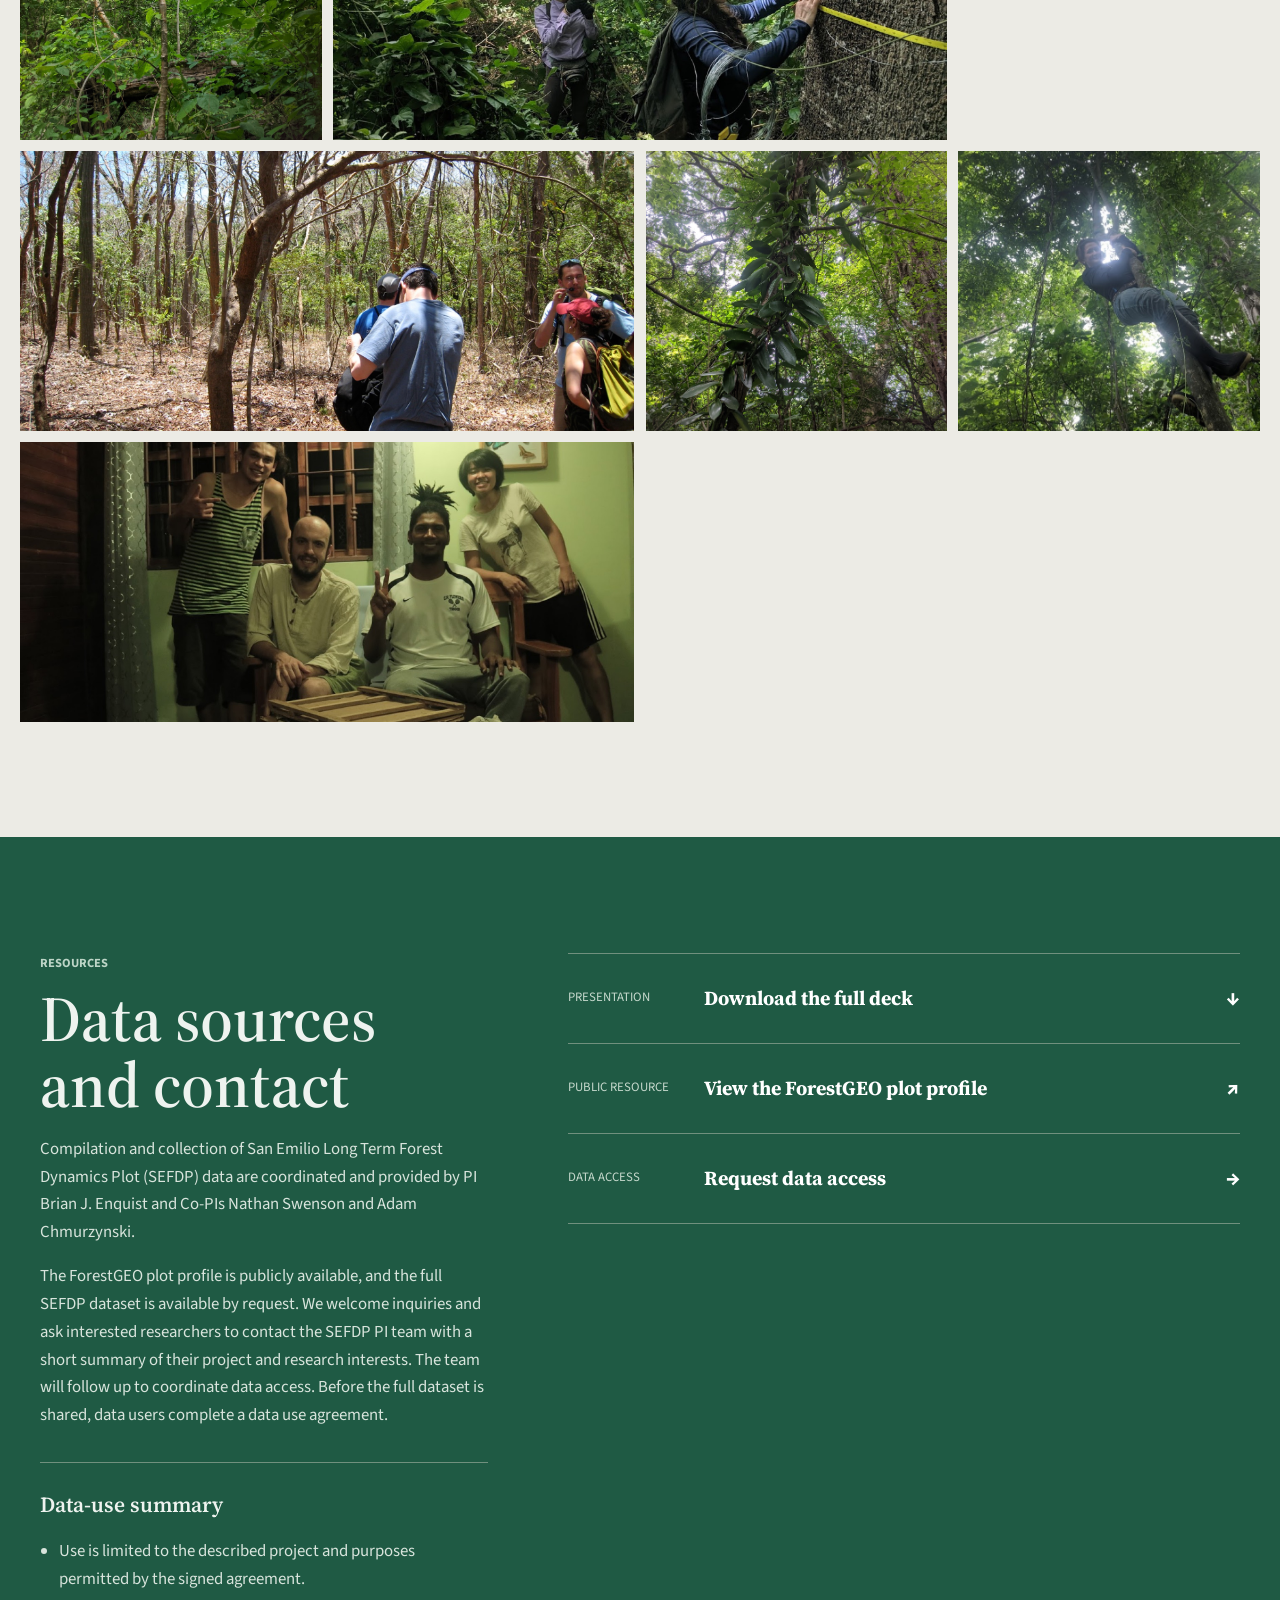
==== commit f64f877e: "Verify San Emilio site ownership in Google Search Console Co-authored-by: Copilot <223556219+Copilot" ====
--- a/index.html
+++ b/index.html
@@ -2,6 +2,7 @@
 <html lang="en">
   <head>
     <meta charset="UTF-8" />
+    <meta name="google-site-verification" content="XrTks6601PjsG741P_wQeu1uLNr-BWdbdhMMk0rVodU" />
     <meta name="viewport" content="width=device-width, initial-scale=1.0" />
     <meta
       name="description"
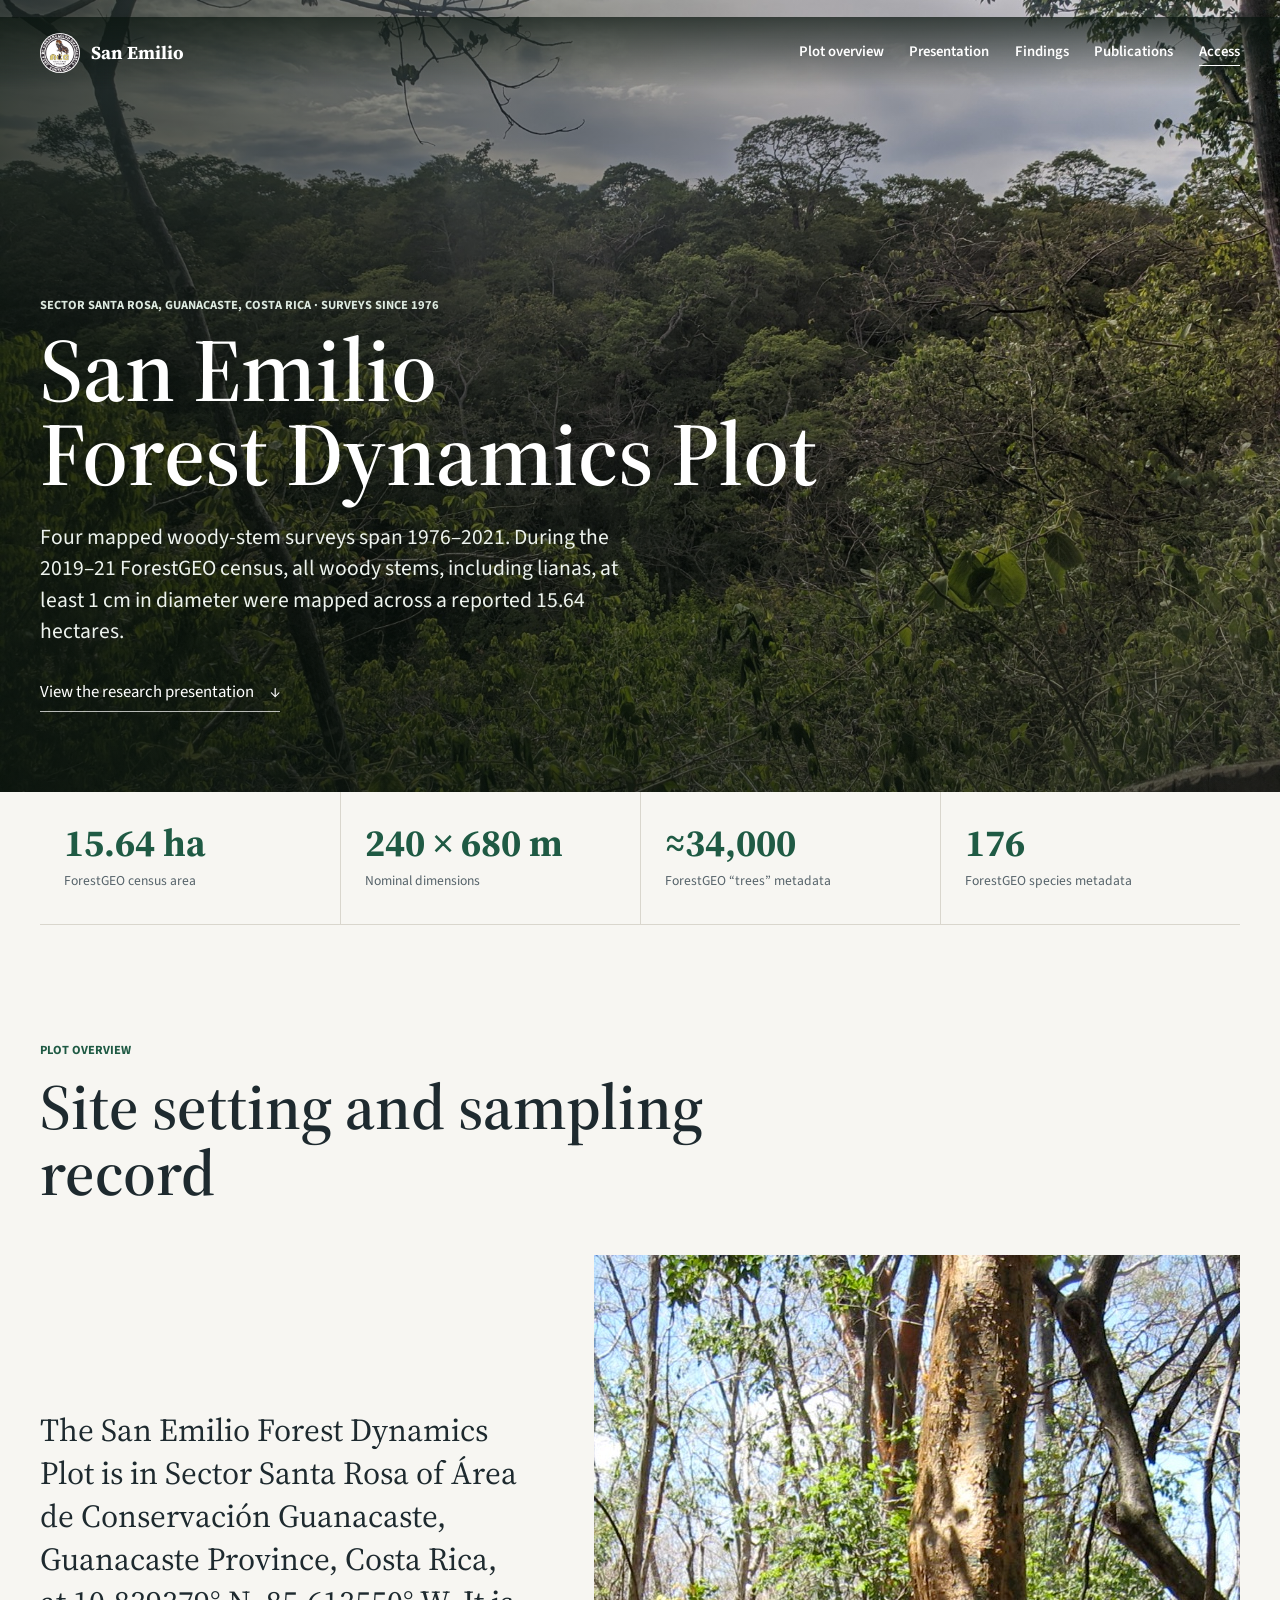
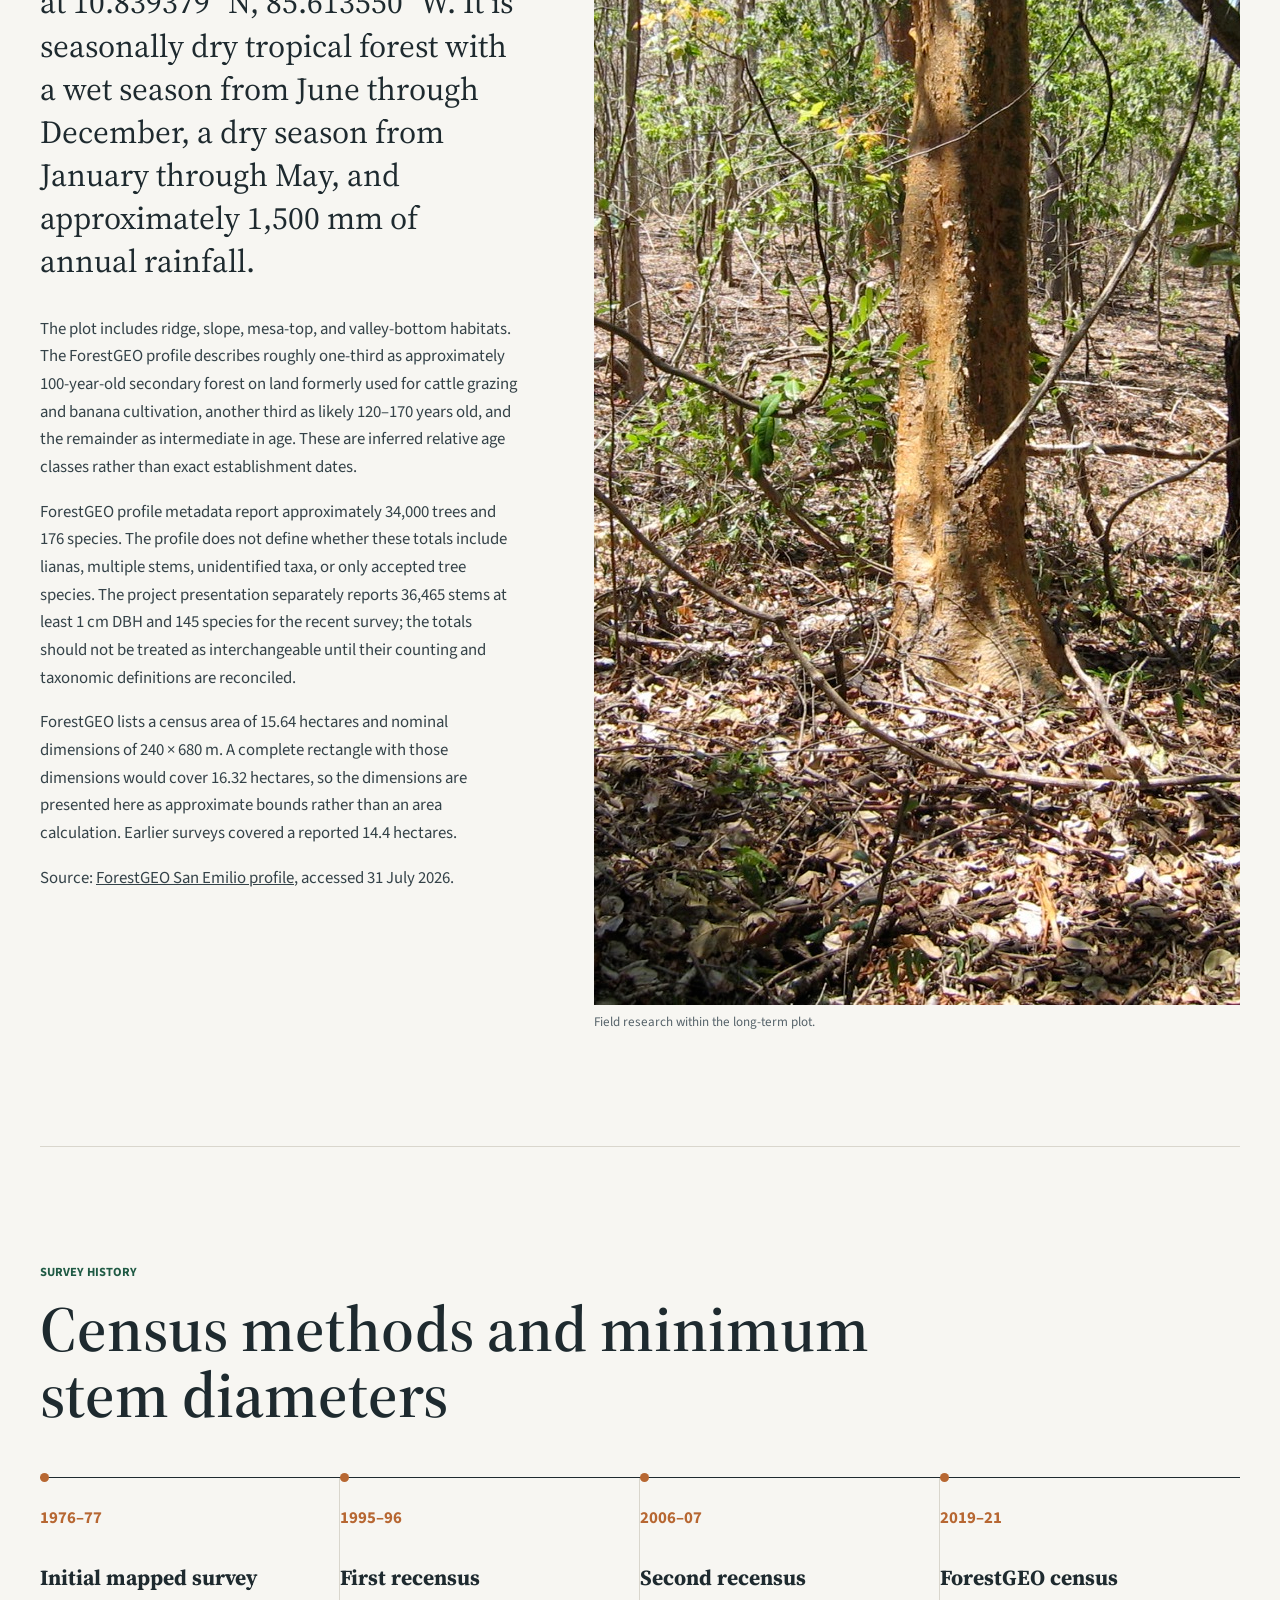
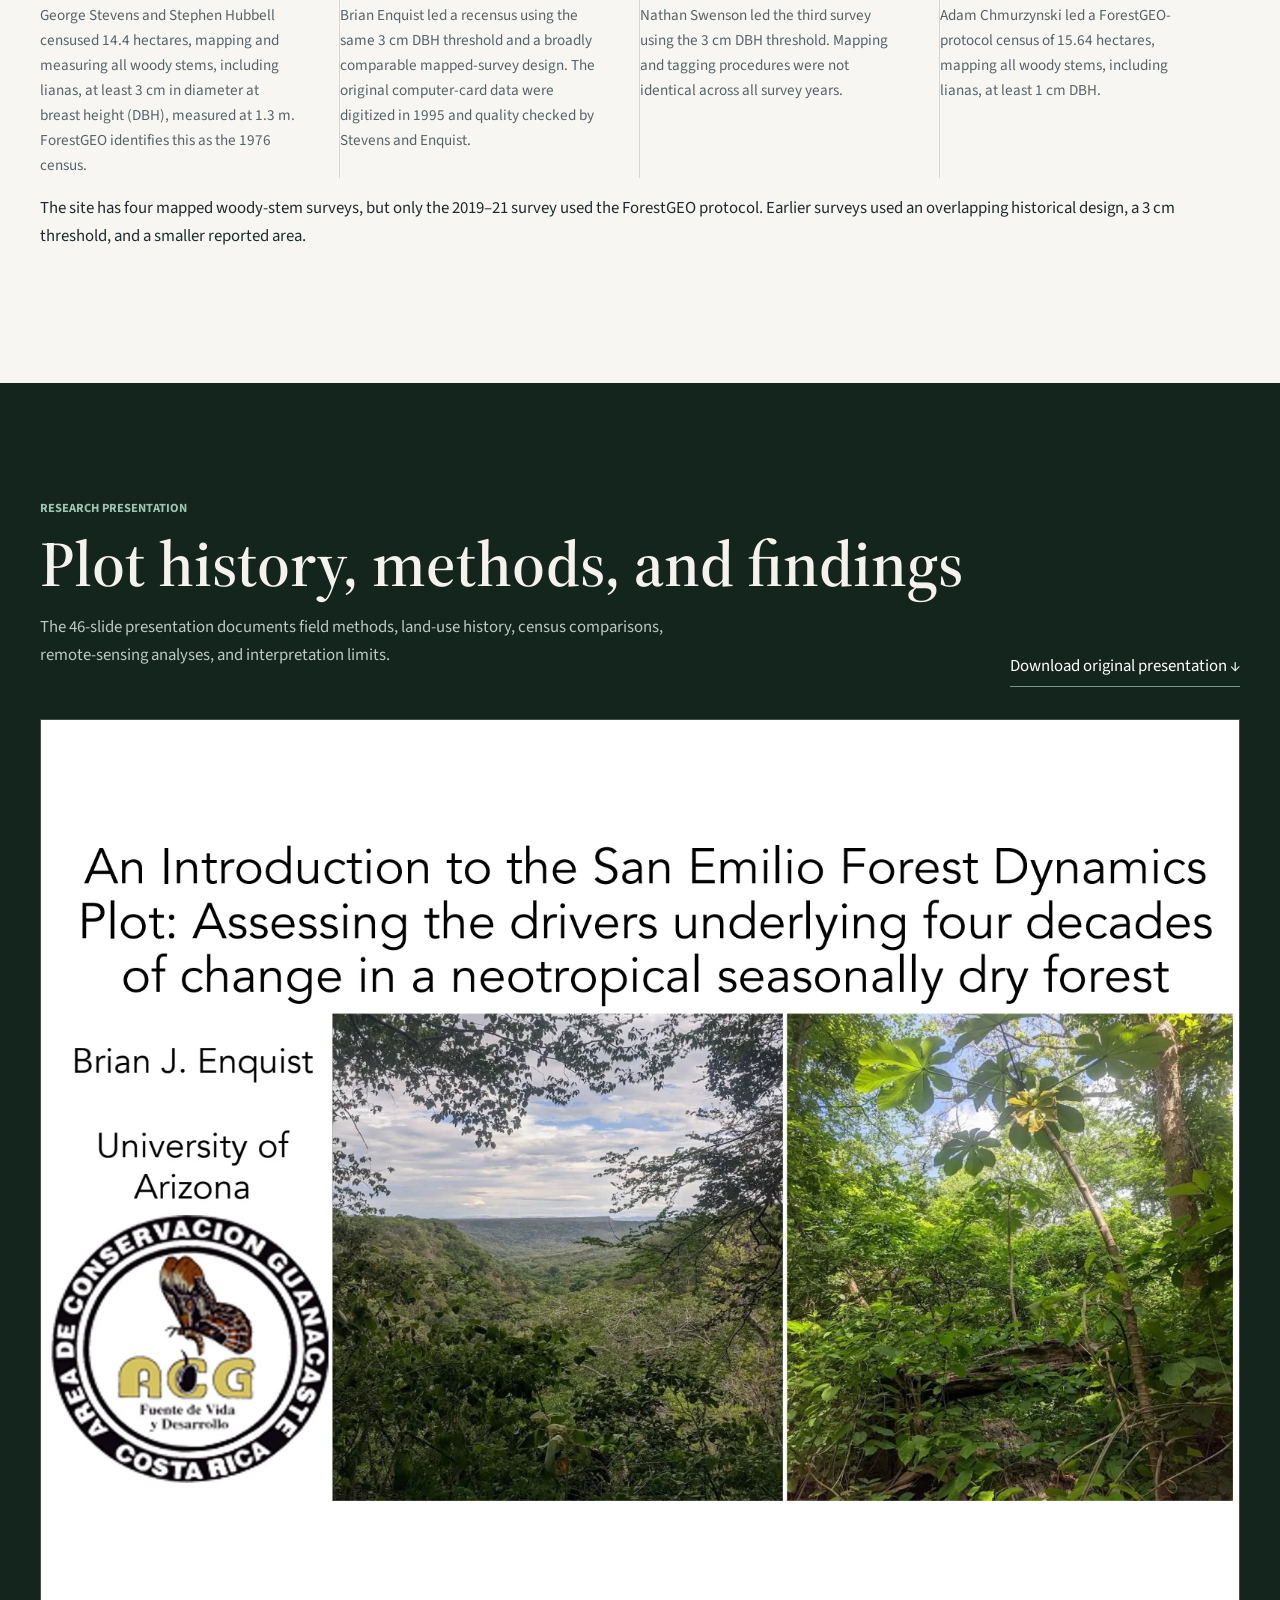
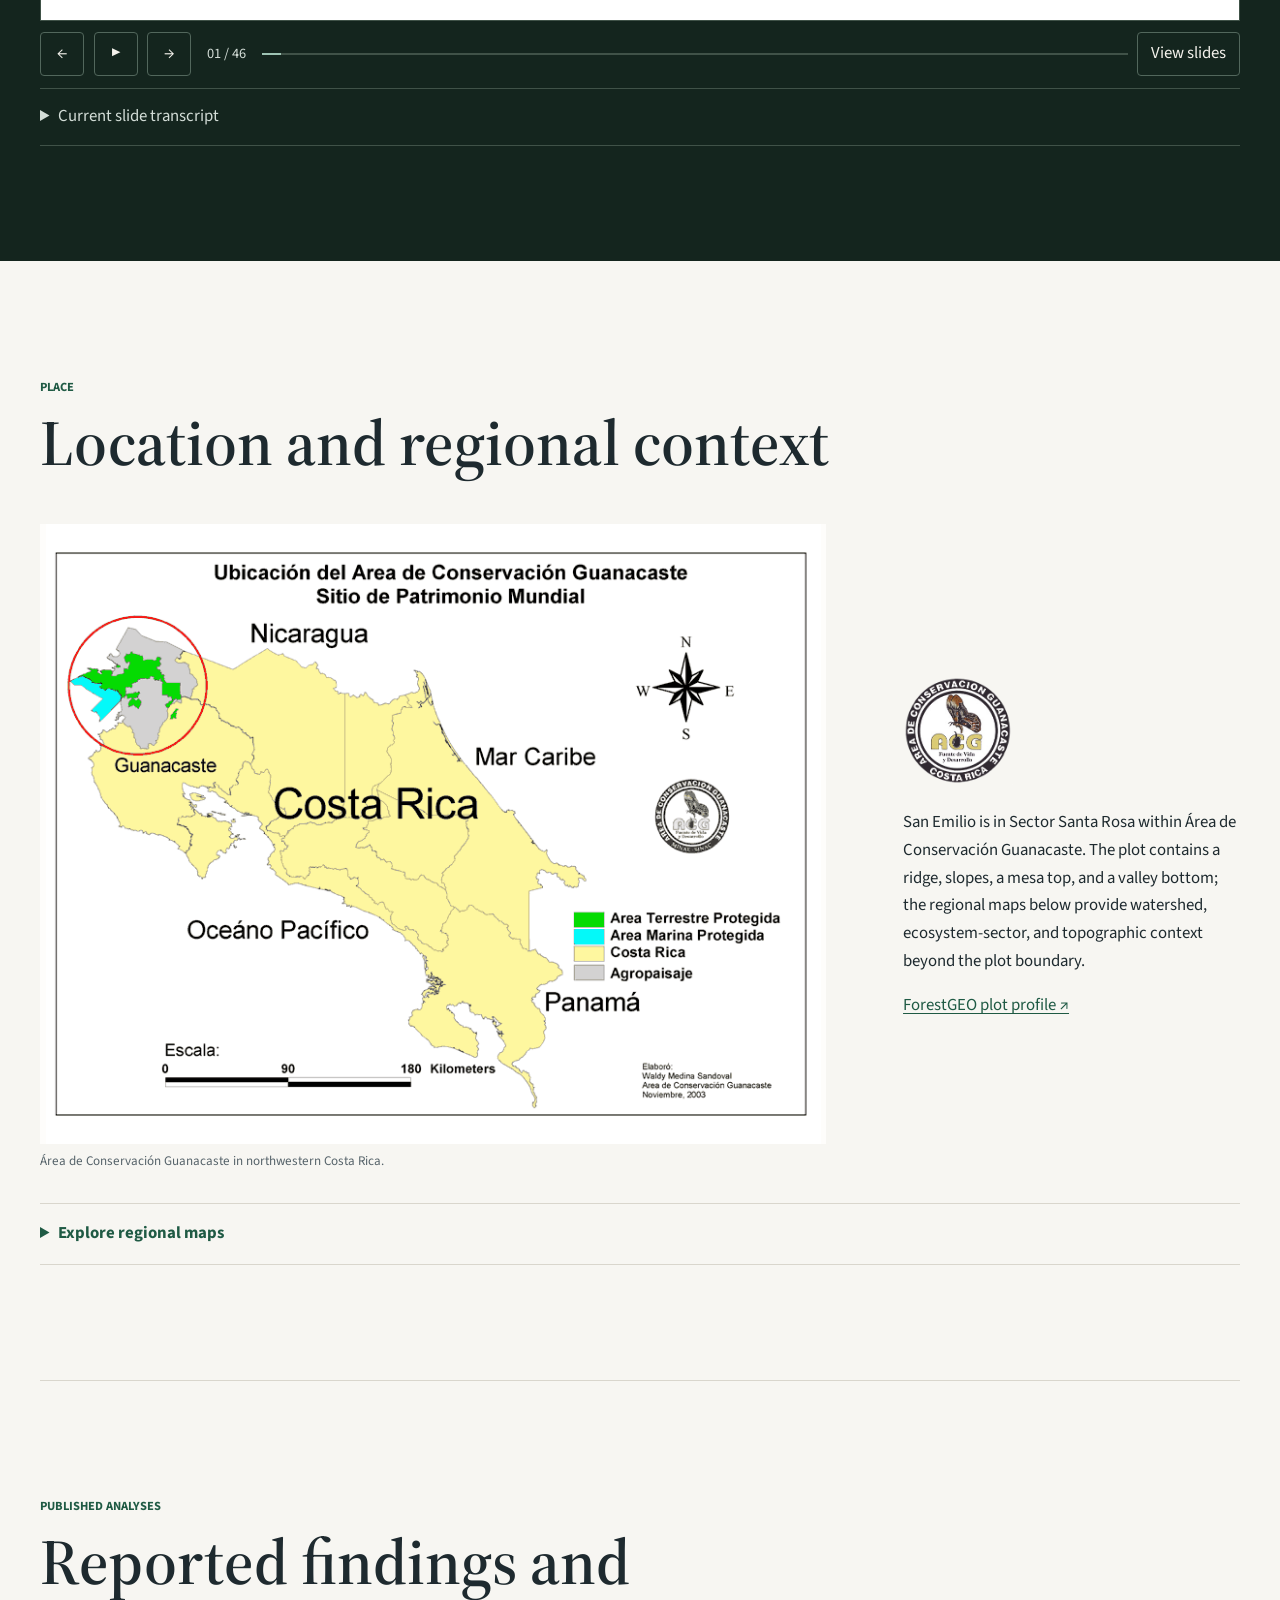
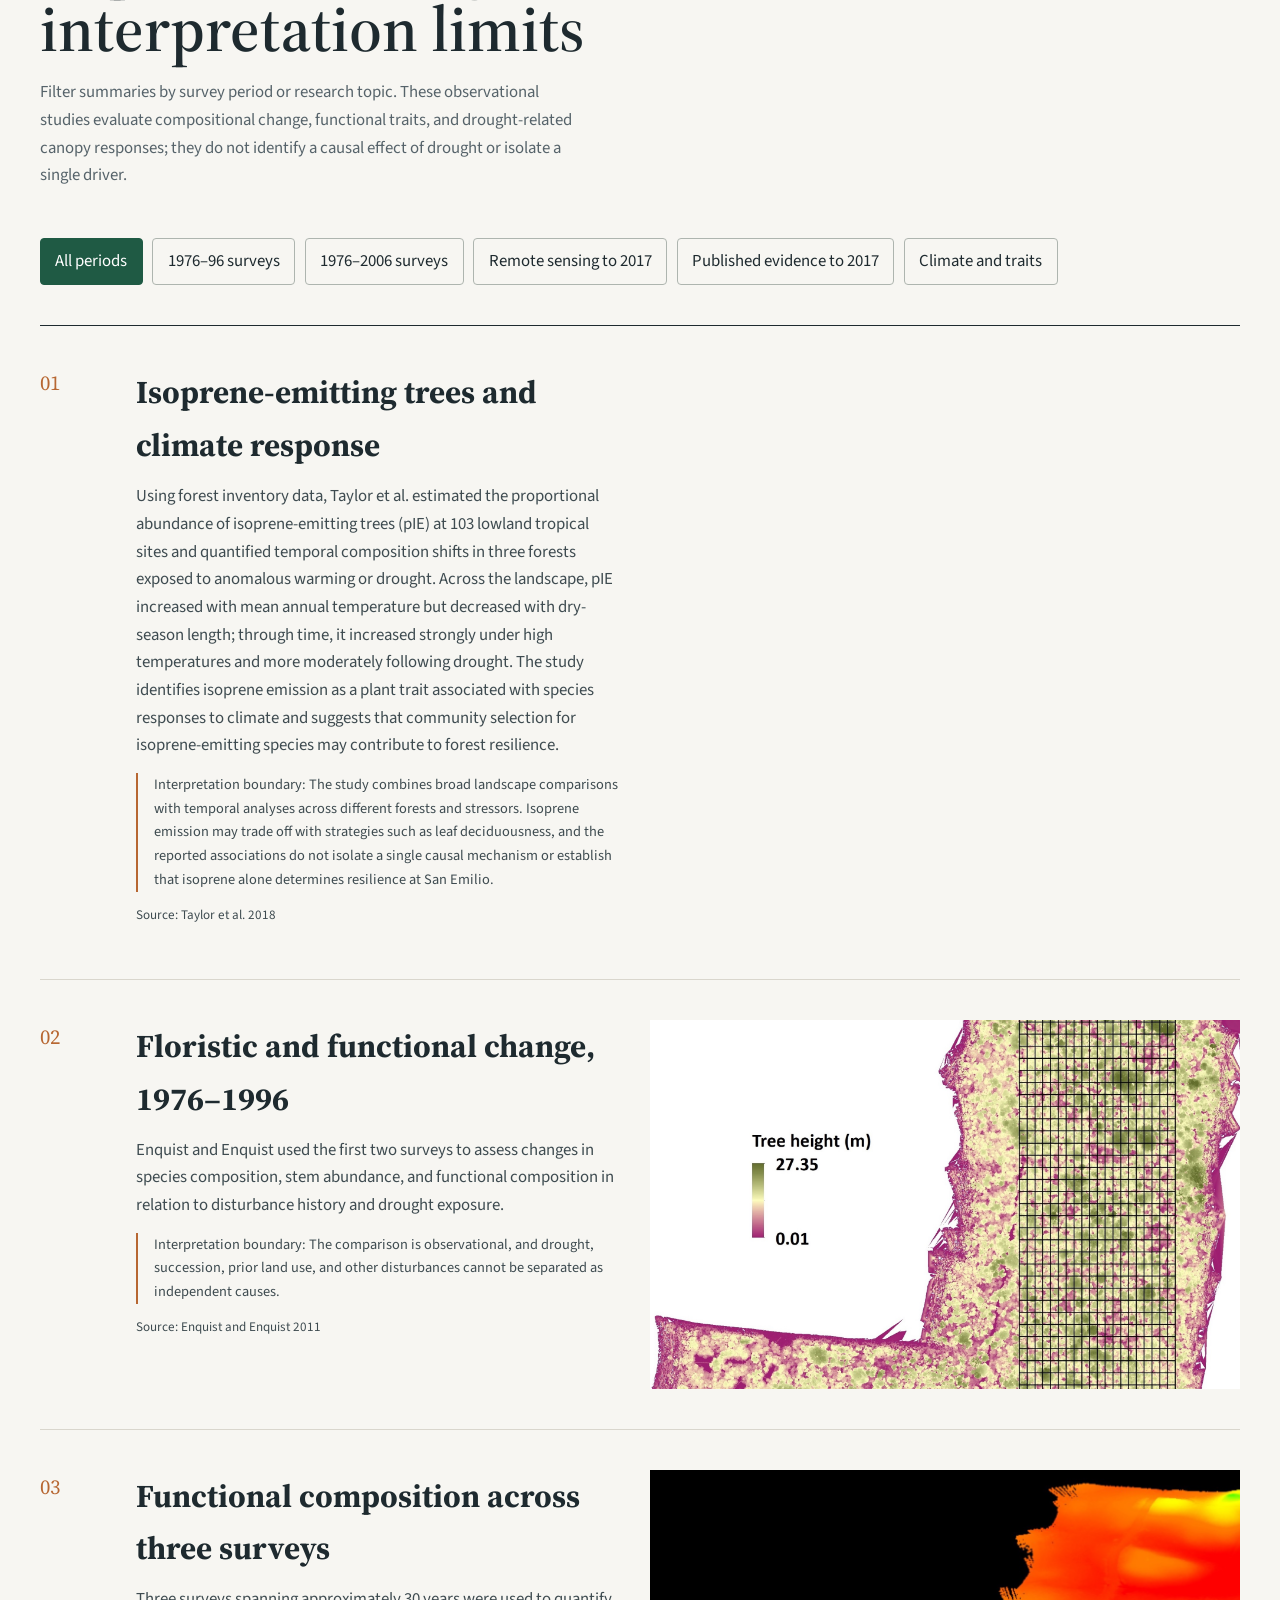
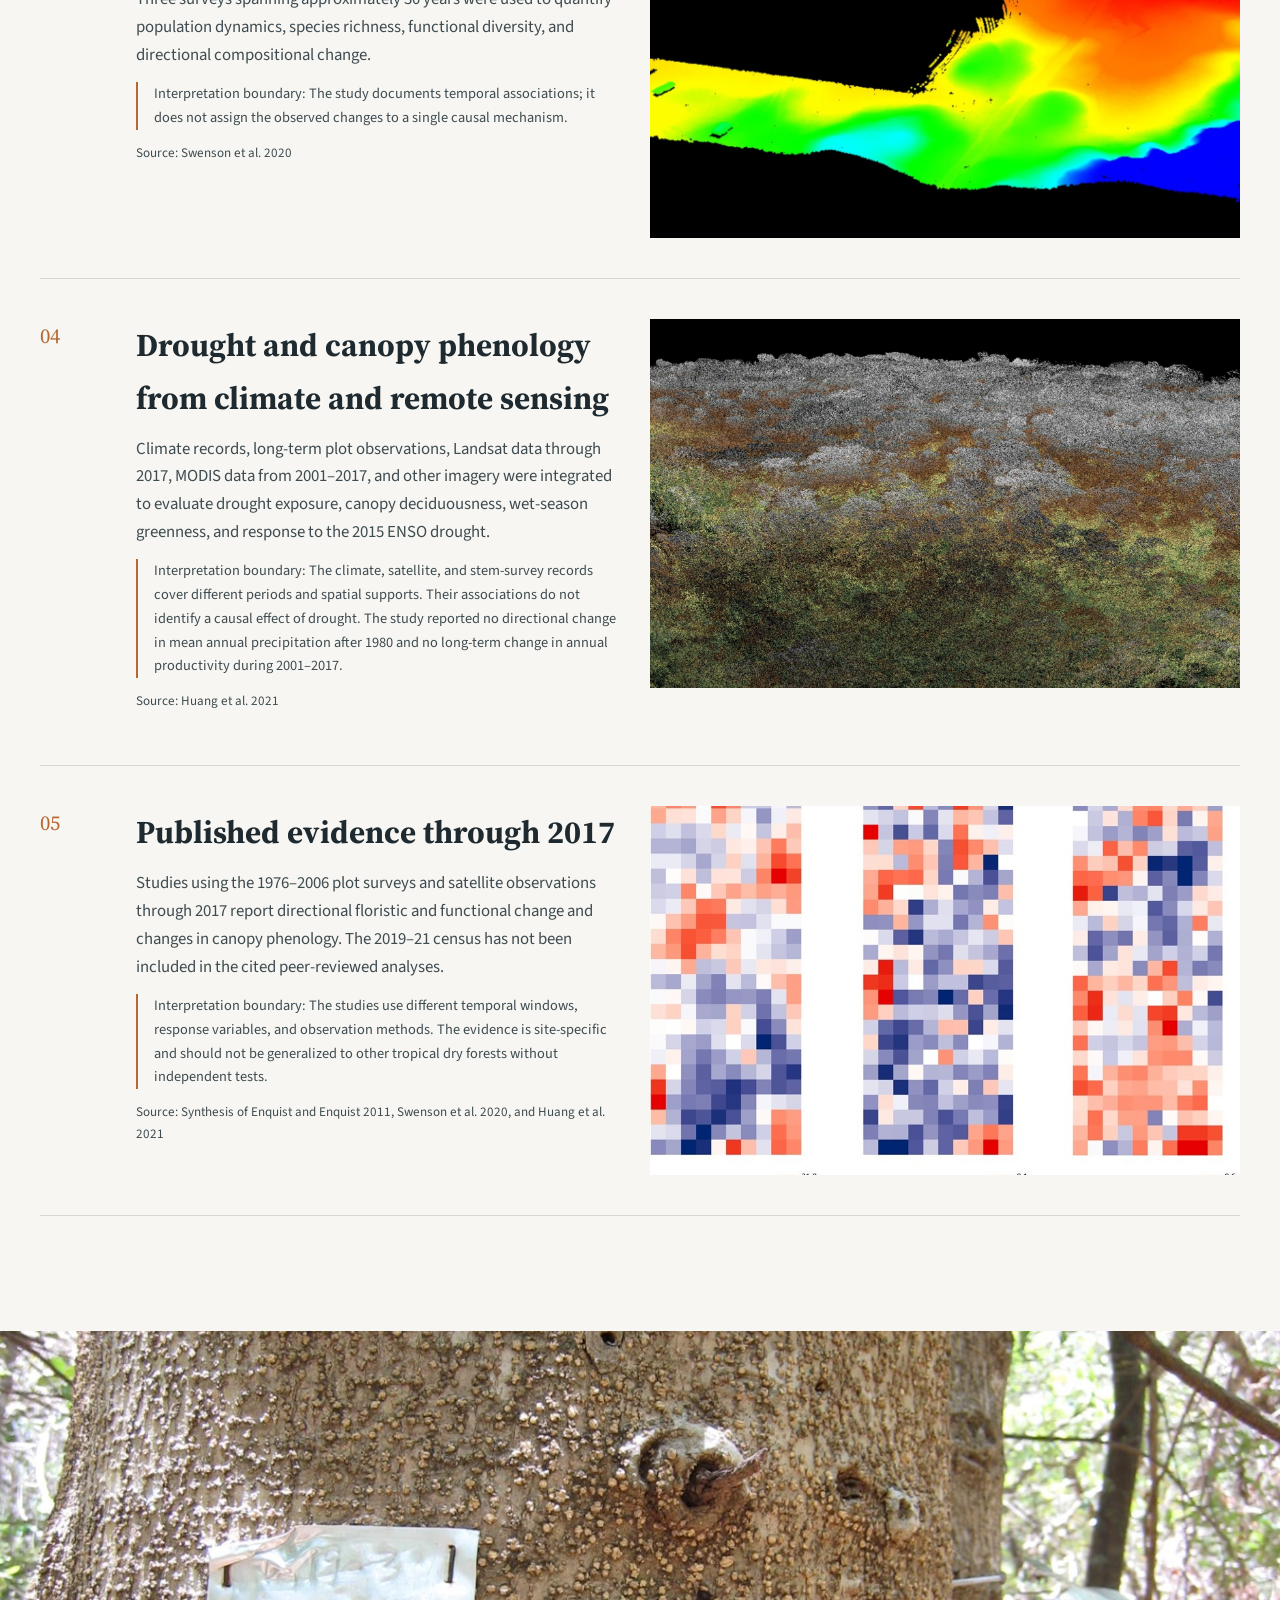
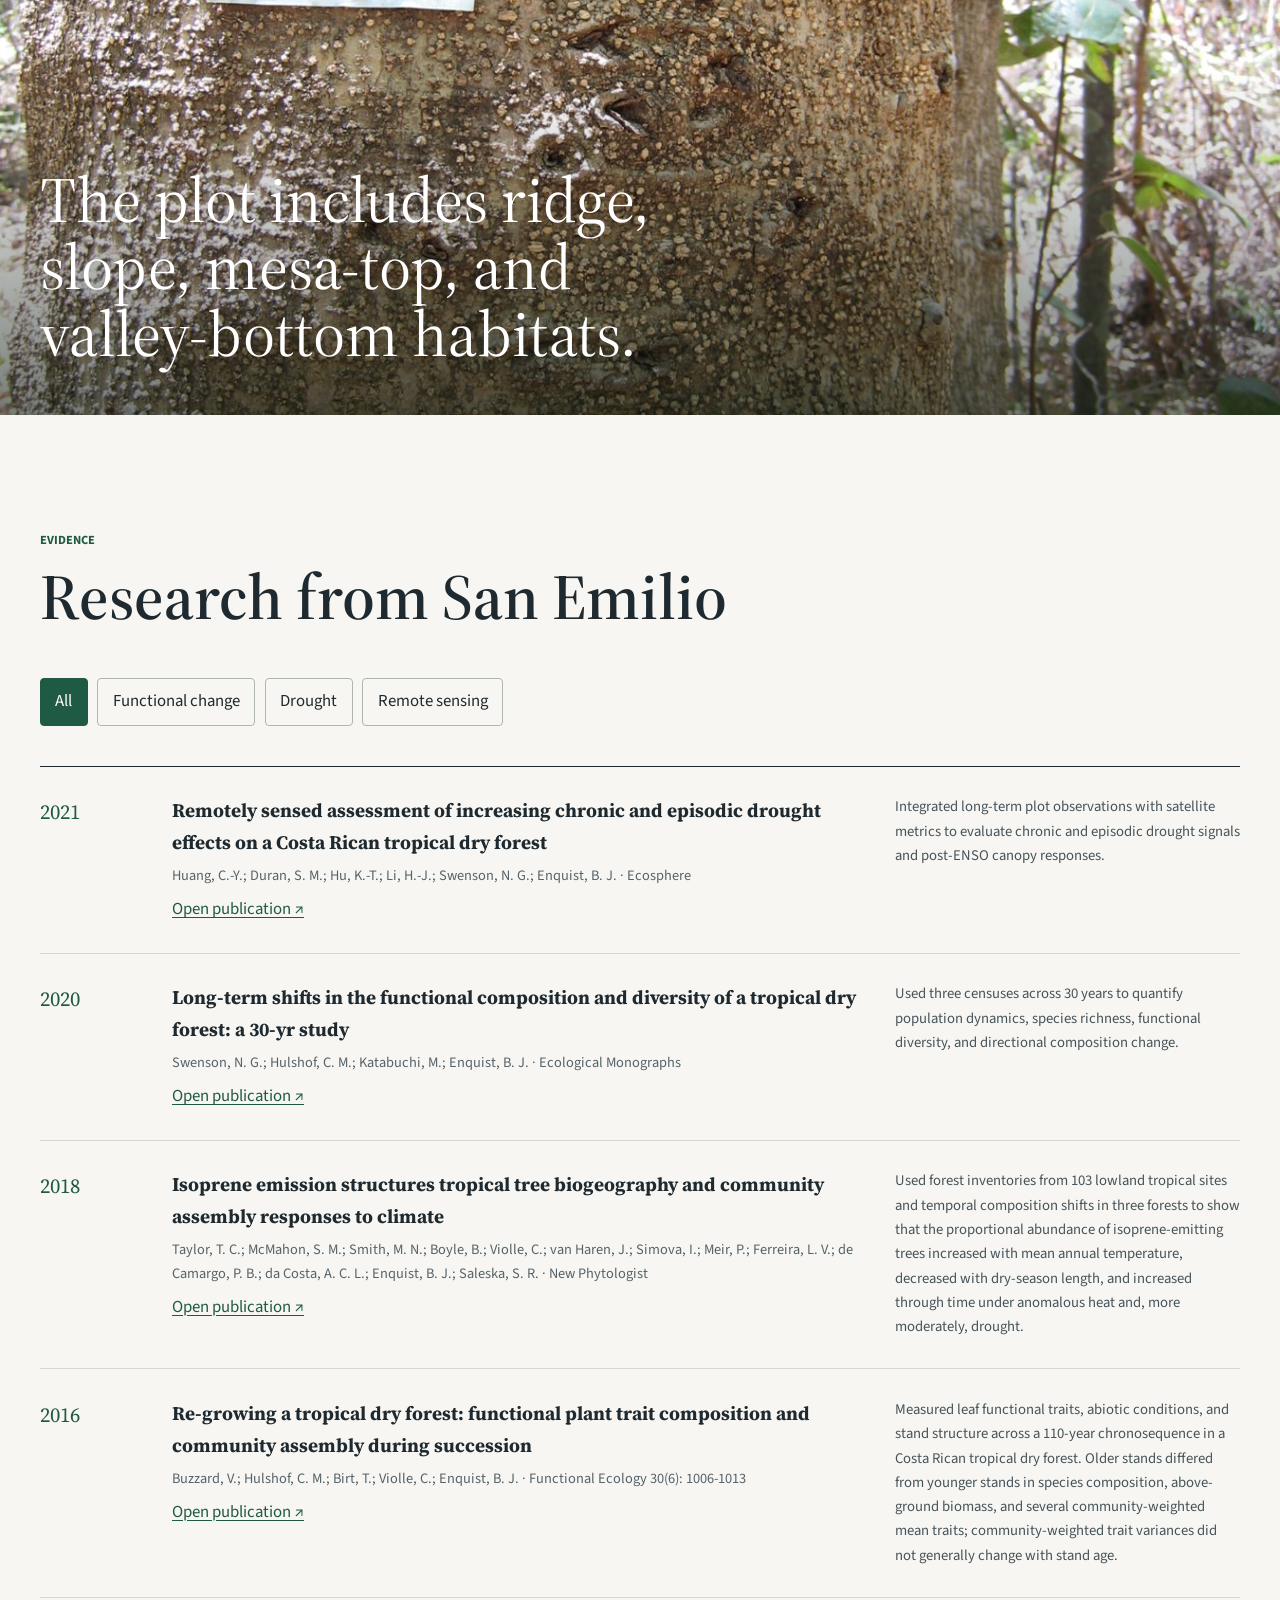
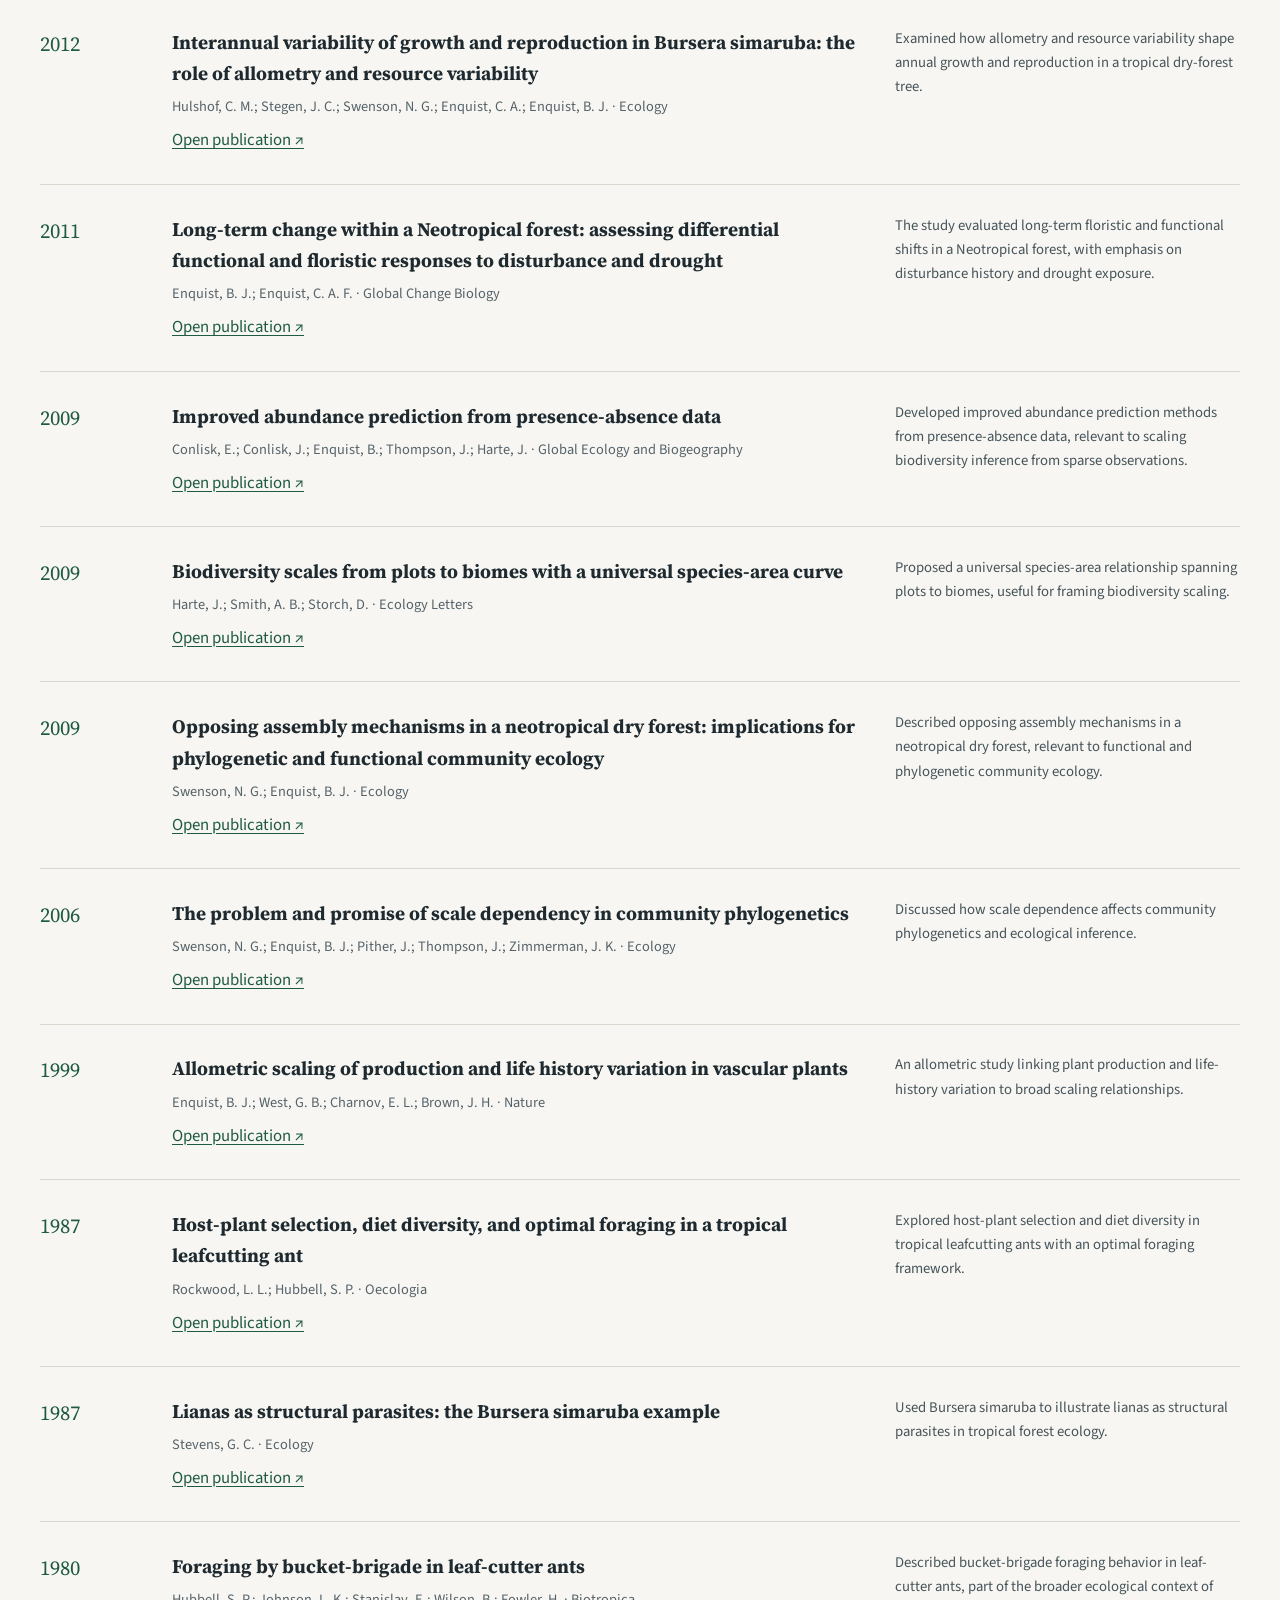
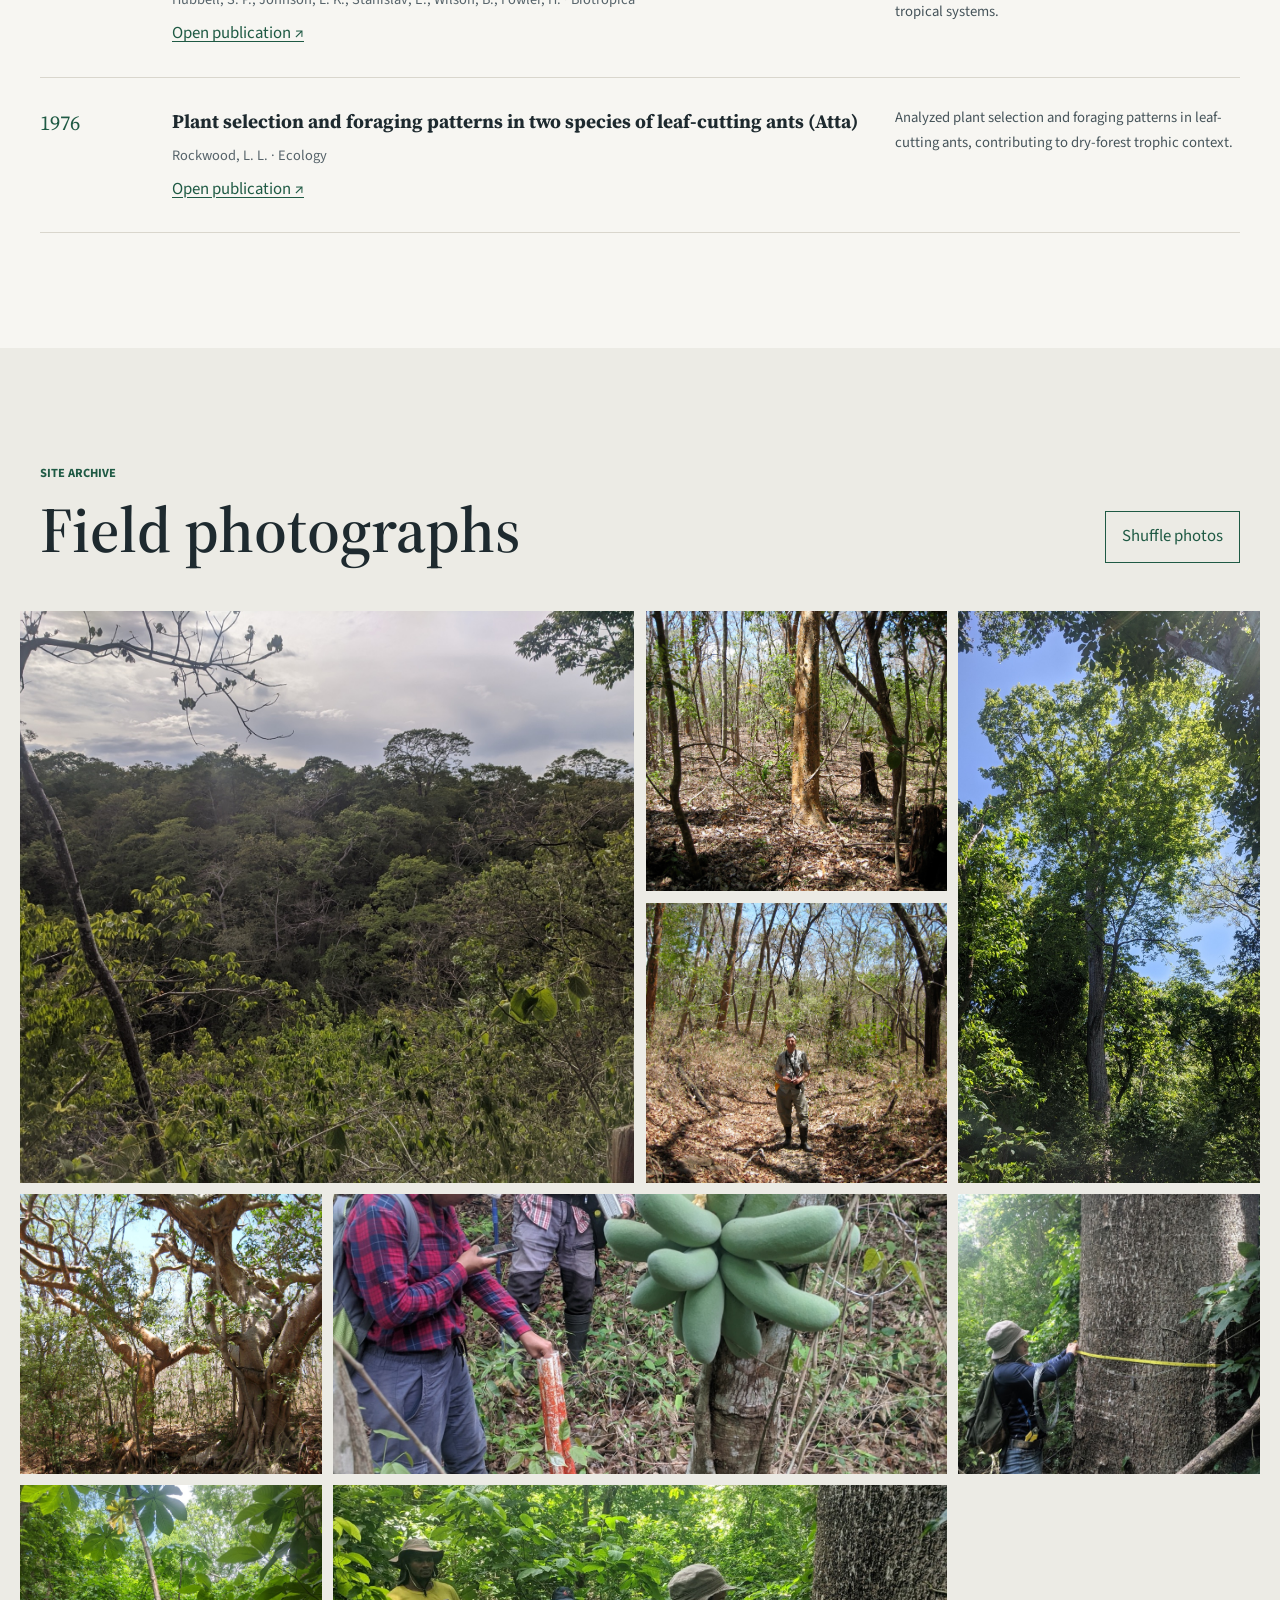
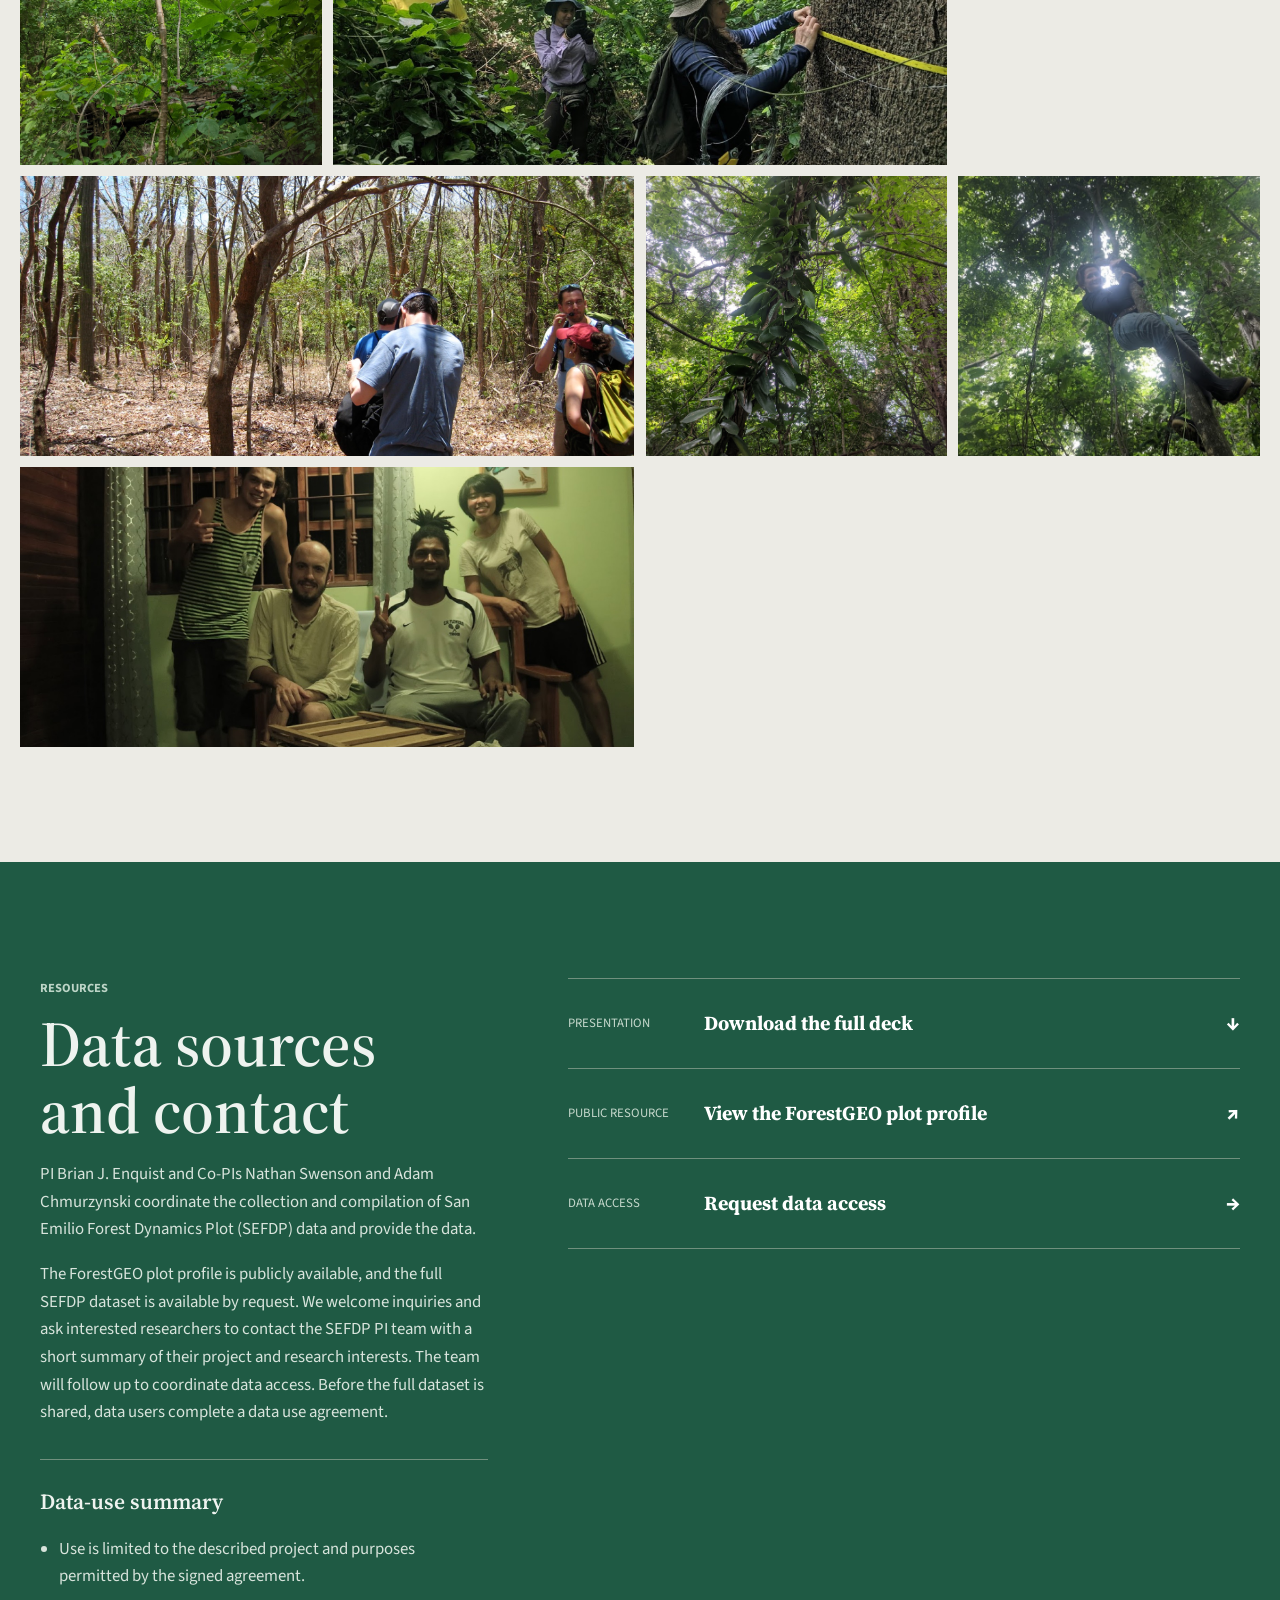
==== commit 594b2bbe: "Refine San Emilio website and documentation prose Publish reviewed editorial revisions; preserve sci" ====
--- a/index.html
+++ b/index.html
@@ -6,9 +6,10 @@
     <meta name="viewport" content="width=device-width, initial-scale=1.0" />
     <meta
       name="description"
-      content="San Emilio Forest Dynamics Plot: site setting, census methods, and long-term tropical dry forest research in Area de Conservacion Guanacaste, Costa Rica."
+      content="San Emilio Forest Dynamics Plot: site setting, census methods, and long-term tropical dry forest research in Área de Conservación Guanacaste, Costa Rica."
     />
-    <title>San Emilio Forest Dynamics Plot</title>
+    <title>San Emilio Forest Dynamics Plot | Costa Rica</title>
+    <link rel="canonical" href="https://benquist.github.io/SanEmilioForestDynamicsPlot.github.io/" />
     <link rel="preconnect" href="https://fonts.googleapis.com" />
     <link rel="preconnect" href="https://fonts.gstatic.com" crossorigin />
     <link
@@ -16,7 +17,7 @@
       rel="stylesheet"
     />
     <link rel="preload" as="image" href="assets/img/san-emilio-archive/51329115167_1d41ec85eb_o.jpg" />
-    <link rel="stylesheet" href="assets/css/styles.css?v=forestgeo5-gallery-shuffle-3" />
+    <link rel="stylesheet" href="assets/css/styles.css?v=forestgeo5-gallery-shuffle-5" />
   </head>
   <body>
     <a class="skip-link" href="#main-content">Skip to main content</a>
@@ -30,7 +31,7 @@
         <span aria-hidden="true">Menu</span>
       </button>
       <nav id="site-nav" class="site-nav" aria-label="Primary navigation">
-        <a href="#story">Story</a>
+        <a href="#story">Plot overview</a>
         <a href="#presentation">Presentation</a>
         <a href="#findings">Findings</a>
         <a href="#publications">Publications</a>
@@ -117,10 +118,10 @@
       <section class="editorial-section chronicle-section" aria-labelledby="chronicle-title">
         <div class="section-intro reveal">
           <p class="eyebrow">Survey history</p>
-          <h2 id="chronicle-title">Census methods and changing inclusion thresholds</h2>
+          <h2 id="chronicle-title">Census methods and minimum stem diameters</h2>
         </div>
         <ol class="chronicle reveal">
-          <li><time datetime="1976">1976–77</time><div><h3>Initial mapped survey</h3><p>George Stevens and Stephen Hubbell censused 14.4 hectares, mapping and measuring all woody stems, including lianas, at least 3 cm DBH at 1.3 m. ForestGEO identifies this as the 1976 census.</p></div></li>
+          <li><time datetime="1976">1976–77</time><div><h3>Initial mapped survey</h3><p>George Stevens and Stephen Hubbell censused 14.4 hectares, mapping and measuring all woody stems, including lianas, at least 3 cm in diameter at breast height (DBH), measured at 1.3 m. ForestGEO identifies this as the 1976 census.</p></div></li>
           <li><time datetime="1995">1995–96</time><div><h3>First recensus</h3><p>Brian Enquist led a recensus using the same 3 cm DBH threshold and a broadly comparable mapped-survey design. The original computer-card data were digitized in 1995 and quality checked by Stevens and Enquist.</p></div></li>
           <li><time datetime="2006">2006–07</time><div><h3>Second recensus</h3><p>Nathan Swenson led the third survey using the 3 cm DBH threshold. Mapping and tagging procedures were not identical across all survey years.</p></div></li>
           <li><time datetime="2019">2019–21</time><div><h3>ForestGEO census</h3><p>Adam Chmurzynski led a ForestGEO-protocol census of 15.64 hectares, mapping all woody stems, including lianas, at least 1 cm DBH.</p></div></li>
@@ -169,11 +170,11 @@
         </div>
         <div class="map-feature reveal">
           <figure class="map-primary">
-            <img src="assets/img/maps/san-emilio-acg-costa-rica.gif" alt="Costa Rica map locating Area de Conservacion Guanacaste" loading="lazy" />
+            <img src="assets/img/maps/san-emilio-acg-costa-rica.gif" alt="Costa Rica map locating Área de Conservación Guanacaste" loading="lazy" />
             <figcaption>Área de Conservación Guanacaste in northwestern Costa Rica.</figcaption>
           </figure>
           <div class="place-copy">
-            <img class="acg-mark" src="assets/img/logos/san-emilio-acg-logo.png" alt="Area de Conservacion Guanacaste logo" width="251" height="250" />
+            <img class="acg-mark" src="assets/img/logos/san-emilio-acg-logo.png" alt="Área de Conservación Guanacaste logo" width="251" height="250" />
             <p>
               San Emilio is in Sector Santa Rosa within Área de Conservación Guanacaste. The plot contains a ridge,
               slopes, a mesa top, and a valley bottom; the regional maps below provide watershed, ecosystem-sector,
@@ -196,9 +197,9 @@
         <div class="section-intro reveal">
           <p class="eyebrow">Published analyses</p>
           <h2 id="findings-title">Reported findings and interpretation limits</h2>
-          <p>Filter summaries by each study's observation window. These observational studies evaluate compositional change, functional traits, and drought-related canopy responses; they do not identify a causal effect of drought or isolate a single driver.</p>
-        </div>
-        <div class="filter-bar reveal" role="group" aria-label="Filter findings by census period">
+          <p>Filter summaries by survey period or research topic. These observational studies evaluate compositional change, functional traits, and drought-related canopy responses; they do not identify a causal effect of drought or isolate a single driver.</p>
+        </div>
+        <div class="filter-bar reveal" role="group" aria-label="Filter findings by survey period or research topic">
           <button class="filter-btn is-active" type="button" data-period="all" aria-pressed="true">All periods</button>
           <button class="filter-btn" type="button" data-period="1976-1996" aria-pressed="false">1976–96 surveys</button>
           <button class="filter-btn" type="button" data-period="1976-2006" aria-pressed="false">1976–2006 surveys</button>
@@ -219,13 +220,152 @@
           <p class="eyebrow">Evidence</p>
           <h2 id="publications-title">Research from San Emilio</h2>
         </div>
-        <div class="filter-bar reveal" role="group" aria-label="Filter publications by topic">
+        <div id="publication-filters" class="filter-bar" role="group" aria-label="Filter publications by topic" hidden>
           <button class="pub-filter-btn is-active" type="button" data-topic="all" aria-pressed="true">All</button>
           <button class="pub-filter-btn" type="button" data-topic="functional-change" aria-pressed="false">Functional change</button>
           <button class="pub-filter-btn" type="button" data-topic="drought" aria-pressed="false">Drought</button>
           <button class="pub-filter-btn" type="button" data-topic="remote-sensing" aria-pressed="false">Remote sensing</button>
         </div>
-        <div id="publications-list" class="publication-list reveal" role="list" aria-live="polite"></div>
+        <div id="publications-list" class="publication-list" role="list" aria-live="polite">
+          <!-- BEGIN GENERATED PUBLICATIONS: scripts/render-publications.js -->
+          <article class="pub-item" role="listitem" data-publication-id="huang-etal-2021-ecosphere" data-topic-tags="drought remote-sensing">
+            <div class="pub-year">2021</div>
+            <div class="pub-details">
+              <h3>Remotely sensed assessment of increasing chronic and episodic drought effects on a Costa Rican tropical dry forest</h3>
+              <p>Huang, C.-Y.; Duran, S. M.; Hu, K.-T.; Li, H.-J.; Swenson, N. G.; Enquist, B. J. · Ecosphere</p>
+              <a class="pub-link" href="https://doi.org/10.1002/ecs2.3824" target="_blank" rel="noopener noreferrer">Open publication ↗</a>
+            </div>
+            <div class="pub-summary">Integrated long-term plot observations with satellite metrics to evaluate chronic and episodic drought signals and post-ENSO canopy responses.</div>
+          </article>
+          <article class="pub-item" role="listitem" data-publication-id="swenson-etal-2020-ecological-monographs" data-topic-tags="functional-change">
+            <div class="pub-year">2020</div>
+            <div class="pub-details">
+              <h3>Long-term shifts in the functional composition and diversity of a tropical dry forest: a 30-yr study</h3>
+              <p>Swenson, N. G.; Hulshof, C. M.; Katabuchi, M.; Enquist, B. J. · Ecological Monographs</p>
+              <a class="pub-link" href="https://doi.org/10.1002/ecm.1408" target="_blank" rel="noopener noreferrer">Open publication ↗</a>
+            </div>
+            <div class="pub-summary">Used three censuses across 30 years to quantify population dynamics, species richness, functional diversity, and directional composition change.</div>
+          </article>
+          <article class="pub-item" role="listitem" data-publication-id="taylor-etal-2018-isoprene" data-topic-tags="functional-change climate-response community-ecology">
+            <div class="pub-year">2018</div>
+            <div class="pub-details">
+              <h3>Isoprene emission structures tropical tree biogeography and community assembly responses to climate</h3>
+              <p>Taylor, T. C.; McMahon, S. M.; Smith, M. N.; Boyle, B.; Violle, C.; van Haren, J.; Simova, I.; Meir, P.; Ferreira, L. V.; de Camargo, P. B.; da Costa, A. C. L.; Enquist, B. J.; Saleska, S. R. · New Phytologist</p>
+              <a class="pub-link" href="https://doi.org/10.1111/nph.15304" target="_blank" rel="noopener noreferrer">Open publication ↗</a>
+            </div>
+            <div class="pub-summary">Used forest inventories from 103 lowland tropical sites and temporal composition shifts in three forests to show that the proportional abundance of isoprene-emitting trees increased with mean annual temperature, decreased with dry-season length, and increased through time under anomalous heat and, more moderately, drought.</div>
+          </article>
+          <article class="pub-item" role="listitem" data-publication-id="buzzard-etal-2016-functional-ecology" data-topic-tags="functional-change">
+            <div class="pub-year">2016</div>
+            <div class="pub-details">
+              <h3>Re-growing a tropical dry forest: functional plant trait composition and community assembly during succession</h3>
+              <p>Buzzard, V.; Hulshof, C. M.; Birt, T.; Violle, C.; Enquist, B. J. · Functional Ecology 30(6): 1006-1013</p>
+              <a class="pub-link" href="https://doi.org/10.1111/1365-2435.12579" target="_blank" rel="noopener noreferrer">Open publication ↗</a>
+            </div>
+            <div class="pub-summary">Measured leaf functional traits, abiotic conditions, and stand structure across a 110-year chronosequence in a Costa Rican tropical dry forest. Older stands differed from younger stands in species composition, above-ground biomass, and several community-weighted mean traits; community-weighted trait variances did not generally change with stand age.</div>
+          </article>
+          <article class="pub-item" role="listitem" data-publication-id="hulshof-etal-2012-bursera" data-topic-tags="allometry drought functional-change">
+            <div class="pub-year">2012</div>
+            <div class="pub-details">
+              <h3>Interannual variability of growth and reproduction in Bursera simaruba: the role of allometry and resource variability</h3>
+              <p>Hulshof, C. M.; Stegen, J. C.; Swenson, N. G.; Enquist, C. A.; Enquist, B. J. · Ecology</p>
+              <a class="pub-link" href="https://doi.org/10.1890/11-0740.1" target="_blank" rel="noopener noreferrer">Open publication ↗</a>
+            </div>
+            <div class="pub-summary">Examined how allometry and resource variability shape annual growth and reproduction in a tropical dry-forest tree.</div>
+          </article>
+          <article class="pub-item" role="listitem" data-publication-id="enquist-enquist-2011-gcb" data-topic-tags="functional-change drought">
+            <div class="pub-year">2011</div>
+            <div class="pub-details">
+              <h3>Long-term change within a Neotropical forest: assessing differential functional and floristic responses to disturbance and drought</h3>
+              <p>Enquist, B. J.; Enquist, C. A. F. · Global Change Biology</p>
+              <a class="pub-link" href="https://doi.org/10.1111/j.1365-2486.2010.02326.x" target="_blank" rel="noopener noreferrer">Open publication ↗</a>
+            </div>
+            <div class="pub-summary">The study evaluated long-term floristic and functional shifts in a Neotropical forest, with emphasis on disturbance history and drought exposure.</div>
+          </article>
+          <article class="pub-item" role="listitem" data-publication-id="conlisk-etal-2009-geob" data-topic-tags="species-distribution community-ecology">
+            <div class="pub-year">2009</div>
+            <div class="pub-details">
+              <h3>Improved abundance prediction from presence-absence data</h3>
+              <p>Conlisk, E.; Conlisk, J.; Enquist, B.; Thompson, J.; Harte, J. · Global Ecology and Biogeography</p>
+              <a class="pub-link" href="https://doi.org/10.1111/j.1466-8238.2008.00427.x" target="_blank" rel="noopener noreferrer">Open publication ↗</a>
+            </div>
+            <div class="pub-summary">Developed improved abundance prediction methods from presence-absence data, relevant to scaling biodiversity inference from sparse observations.</div>
+          </article>
+          <article class="pub-item" role="listitem" data-publication-id="harte-etal-2009-ecol-letters" data-topic-tags="species-area ecological-scaling">
+            <div class="pub-year">2009</div>
+            <div class="pub-details">
+              <h3>Biodiversity scales from plots to biomes with a universal species-area curve</h3>
+              <p>Harte, J.; Smith, A. B.; Storch, D. · Ecology Letters</p>
+              <a class="pub-link" href="https://doi.org/10.1111/j.1461-0248.2009.01328.x" target="_blank" rel="noopener noreferrer">Open publication ↗</a>
+            </div>
+            <div class="pub-summary">Proposed a universal species-area relationship spanning plots to biomes, useful for framing biodiversity scaling.</div>
+          </article>
+          <article class="pub-item" role="listitem" data-publication-id="swenson-enquist-2009-assembly" data-topic-tags="community-ecology functional-change">
+            <div class="pub-year">2009</div>
+            <div class="pub-details">
+              <h3>Opposing assembly mechanisms in a neotropical dry forest: implications for phylogenetic and functional community ecology</h3>
+              <p>Swenson, N. G.; Enquist, B. J. · Ecology</p>
+              <a class="pub-link" href="https://doi.org/10.1890/08-1025.1" target="_blank" rel="noopener noreferrer">Open publication ↗</a>
+            </div>
+            <div class="pub-summary">Described opposing assembly mechanisms in a neotropical dry forest, relevant to functional and phylogenetic community ecology.</div>
+          </article>
+          <article class="pub-item" role="listitem" data-publication-id="swenson-etal-2006-scale-dependency" data-topic-tags="community-ecology phylogenetics">
+            <div class="pub-year">2006</div>
+            <div class="pub-details">
+              <h3>The problem and promise of scale dependency in community phylogenetics</h3>
+              <p>Swenson, N. G.; Enquist, B. J.; Pither, J.; Thompson, J.; Zimmerman, J. K. · Ecology</p>
+              <a class="pub-link" href="https://doi.org/10.1890/0012-9658(2006)87[2418:TPAPOS]2.0.CO;2" target="_blank" rel="noopener noreferrer">Open publication ↗</a>
+            </div>
+            <div class="pub-summary">Discussed how scale dependence affects community phylogenetics and ecological inference.</div>
+          </article>
+          <article class="pub-item" role="listitem" data-publication-id="enquist-etal-1999-nature" data-topic-tags="allometry ecological-scaling">
+            <div class="pub-year">1999</div>
+            <div class="pub-details">
+              <h3>Allometric scaling of production and life history variation in vascular plants</h3>
+              <p>Enquist, B. J.; West, G. B.; Charnov, E. L.; Brown, J. H. · Nature</p>
+              <a class="pub-link" href="https://doi.org/10.1038/44819" target="_blank" rel="noopener noreferrer">Open publication ↗</a>
+            </div>
+            <div class="pub-summary">An allometric study linking plant production and life-history variation to broad scaling relationships.</div>
+          </article>
+          <article class="pub-item" role="listitem" data-publication-id="rockwood-hubbell-1987-ocoe" data-topic-tags="ant-ecology foraging">
+            <div class="pub-year">1987</div>
+            <div class="pub-details">
+              <h3>Host-plant selection, diet diversity, and optimal foraging in a tropical leafcutting ant</h3>
+              <p>Rockwood, L. L.; Hubbell, S. P. · Oecologia</p>
+              <a class="pub-link" href="https://www.jstor.org/stable/4218430" target="_blank" rel="noopener noreferrer">Open publication ↗</a>
+            </div>
+            <div class="pub-summary">Explored host-plant selection and diet diversity in tropical leafcutting ants with an optimal foraging framework.</div>
+          </article>
+          <article class="pub-item" role="listitem" data-publication-id="stevens-1987-lianas" data-topic-tags="lianas functional-change">
+            <div class="pub-year">1987</div>
+            <div class="pub-details">
+              <h3>Lianas as structural parasites: the Bursera simaruba example</h3>
+              <p>Stevens, G. C. · Ecology</p>
+              <a class="pub-link" href="https://doi.org/10.2307/1938806" target="_blank" rel="noopener noreferrer">Open publication ↗</a>
+            </div>
+            <div class="pub-summary">Used Bursera simaruba to illustrate lianas as structural parasites in tropical forest ecology.</div>
+          </article>
+          <article class="pub-item" role="listitem" data-publication-id="hubbell-etal-1980-bucket-brigade" data-topic-tags="ant-ecology foraging">
+            <div class="pub-year">1980</div>
+            <div class="pub-details">
+              <h3>Foraging by bucket-brigade in leaf-cutter ants</h3>
+              <p>Hubbell, S. P.; Johnson, L. K.; Stanislav, E.; Wilson, B.; Fowler, H. · Biotropica</p>
+              <a class="pub-link" href="https://doi.org/10.2307/2387973" target="_blank" rel="noopener noreferrer">Open publication ↗</a>
+            </div>
+            <div class="pub-summary">Described bucket-brigade foraging behavior in leaf-cutter ants, part of the broader ecological context of tropical systems.</div>
+          </article>
+          <article class="pub-item" role="listitem" data-publication-id="rockwood-1976-atta" data-topic-tags="ant-ecology foraging">
+            <div class="pub-year">1976</div>
+            <div class="pub-details">
+              <h3>Plant selection and foraging patterns in two species of leaf-cutting ants (Atta)</h3>
+              <p>Rockwood, L. L. · Ecology</p>
+              <a class="pub-link" href="https://doi.org/10.2307/1936397" target="_blank" rel="noopener noreferrer">Open publication ↗</a>
+            </div>
+            <div class="pub-summary">Analyzed plant selection and foraging patterns in leaf-cutting ants, contributing to dry-forest trophic context.</div>
+          </article>
+          <!-- END GENERATED PUBLICATIONS -->
+        </div>
+        <p id="publications-empty" class="pub-summary" role="status" hidden>No publications match this topic.</p>
       </section>
 
       <section class="archive-section" aria-labelledby="archive-title">
@@ -256,8 +396,7 @@
           <p class="eyebrow">Resources</p>
           <h2 id="access-title">Data sources and contact</h2>
           <p>
-            Compilation and collection of San Emilio Long Term Forest Dynamics Plot (SEFDP) data are coordinated
-            and provided by PI Brian J. Enquist and Co-PIs Nathan Swenson and Adam Chmurzynski.
+            PI Brian J. Enquist and Co-PIs Nathan Swenson and Adam Chmurzynski coordinate the collection and compilation of San Emilio Forest Dynamics Plot (SEFDP) data and provide the data.
           </p>
           <p>
             The ForestGEO plot profile is publicly available, and the full SEFDP dataset is available by request.
@@ -287,12 +426,12 @@
 
     <footer class="site-footer">
       <div>
-        <img src="assets/img/logos/san-emilio-acg-logo.png" alt="Area de Conservacion Guanacaste" width="64" height="64" />
-        <p>San Emilio Forest Dynamics Plot<br />Area de Conservacion Guanacaste, Costa Rica</p>
+        <img src="assets/img/logos/san-emilio-acg-logo.png" alt="Área de Conservación Guanacaste" width="64" height="64" />
+        <p>San Emilio Forest Dynamics Plot<br />Área de Conservación Guanacaste, Costa Rica</p>
       </div>
       <p>Long-term tropical dry forest research since 1976.</p>
     </footer>
 
-    <script src="assets/js/main.js?v=forestgeo5-gallery-shuffle-3" defer></script>
+    <script src="assets/js/main.js?v=forestgeo5-gallery-shuffle-5" defer></script>
   </body>
 </html>
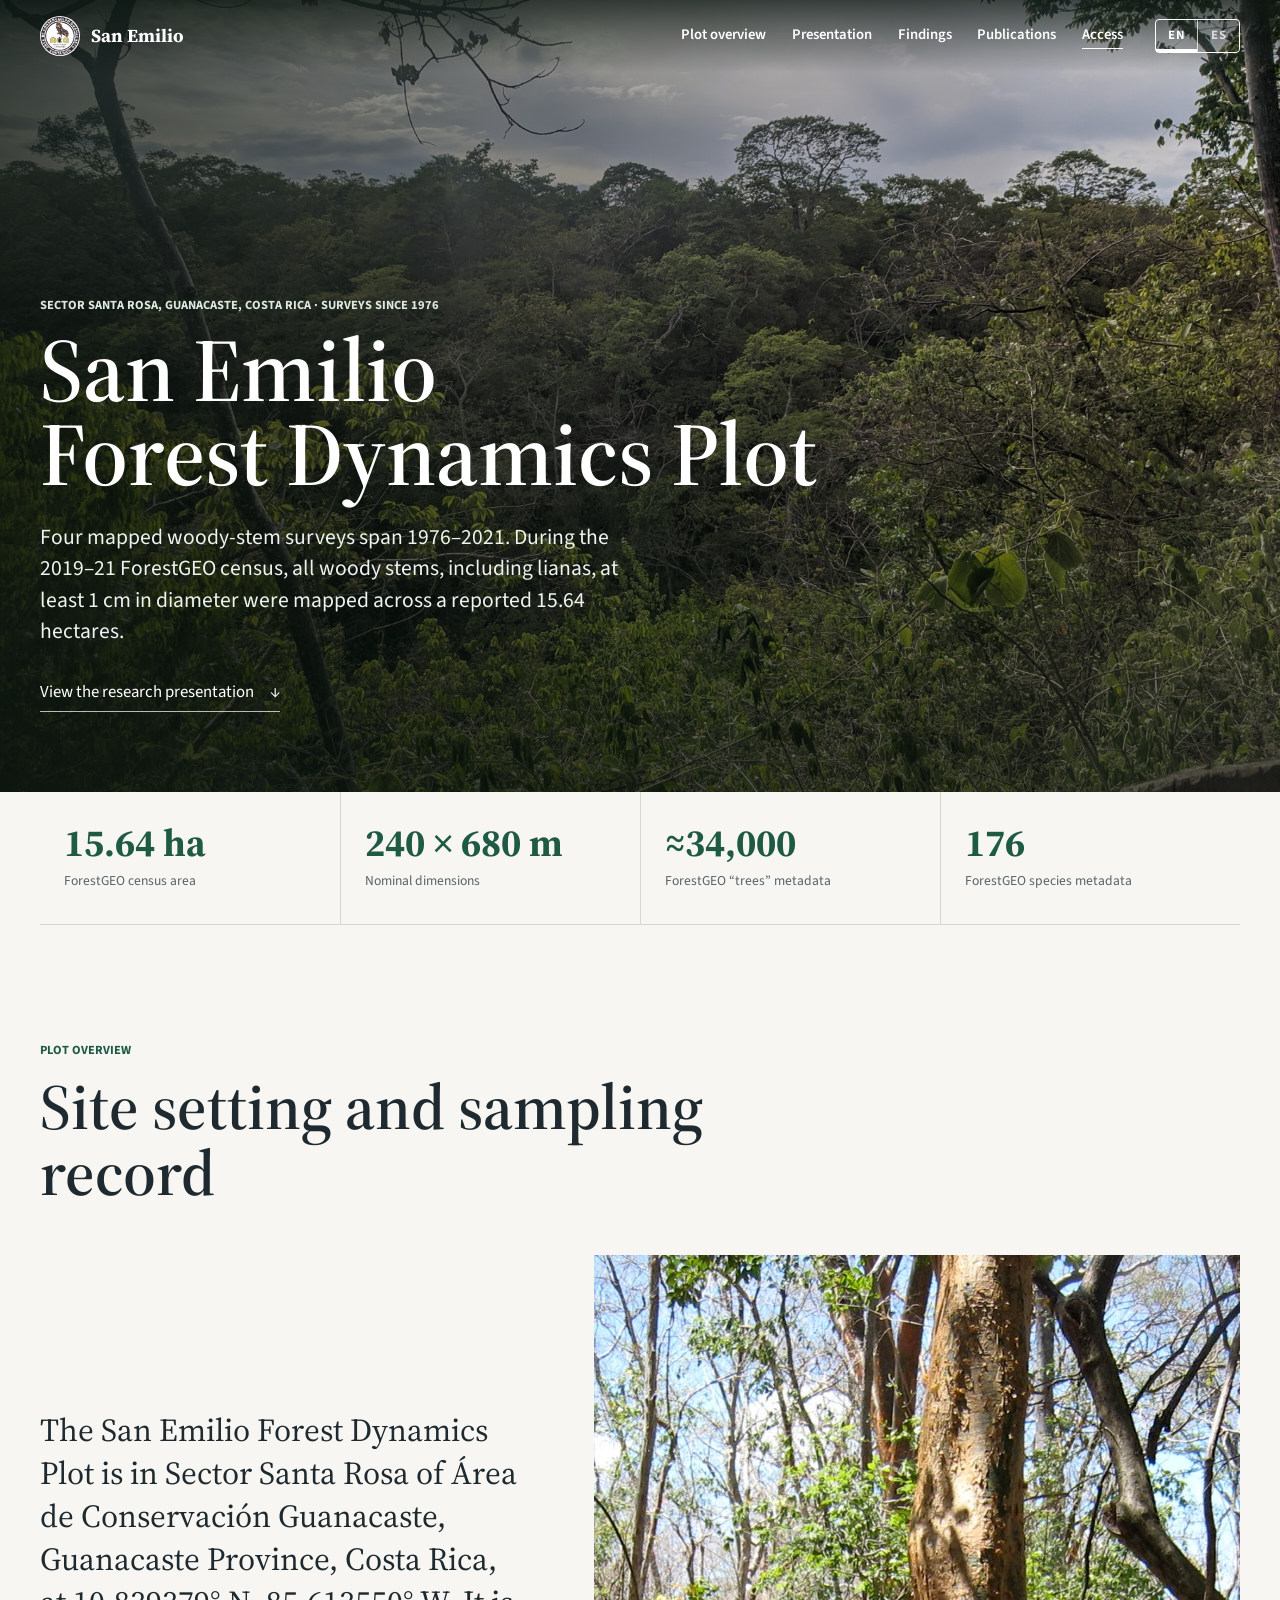
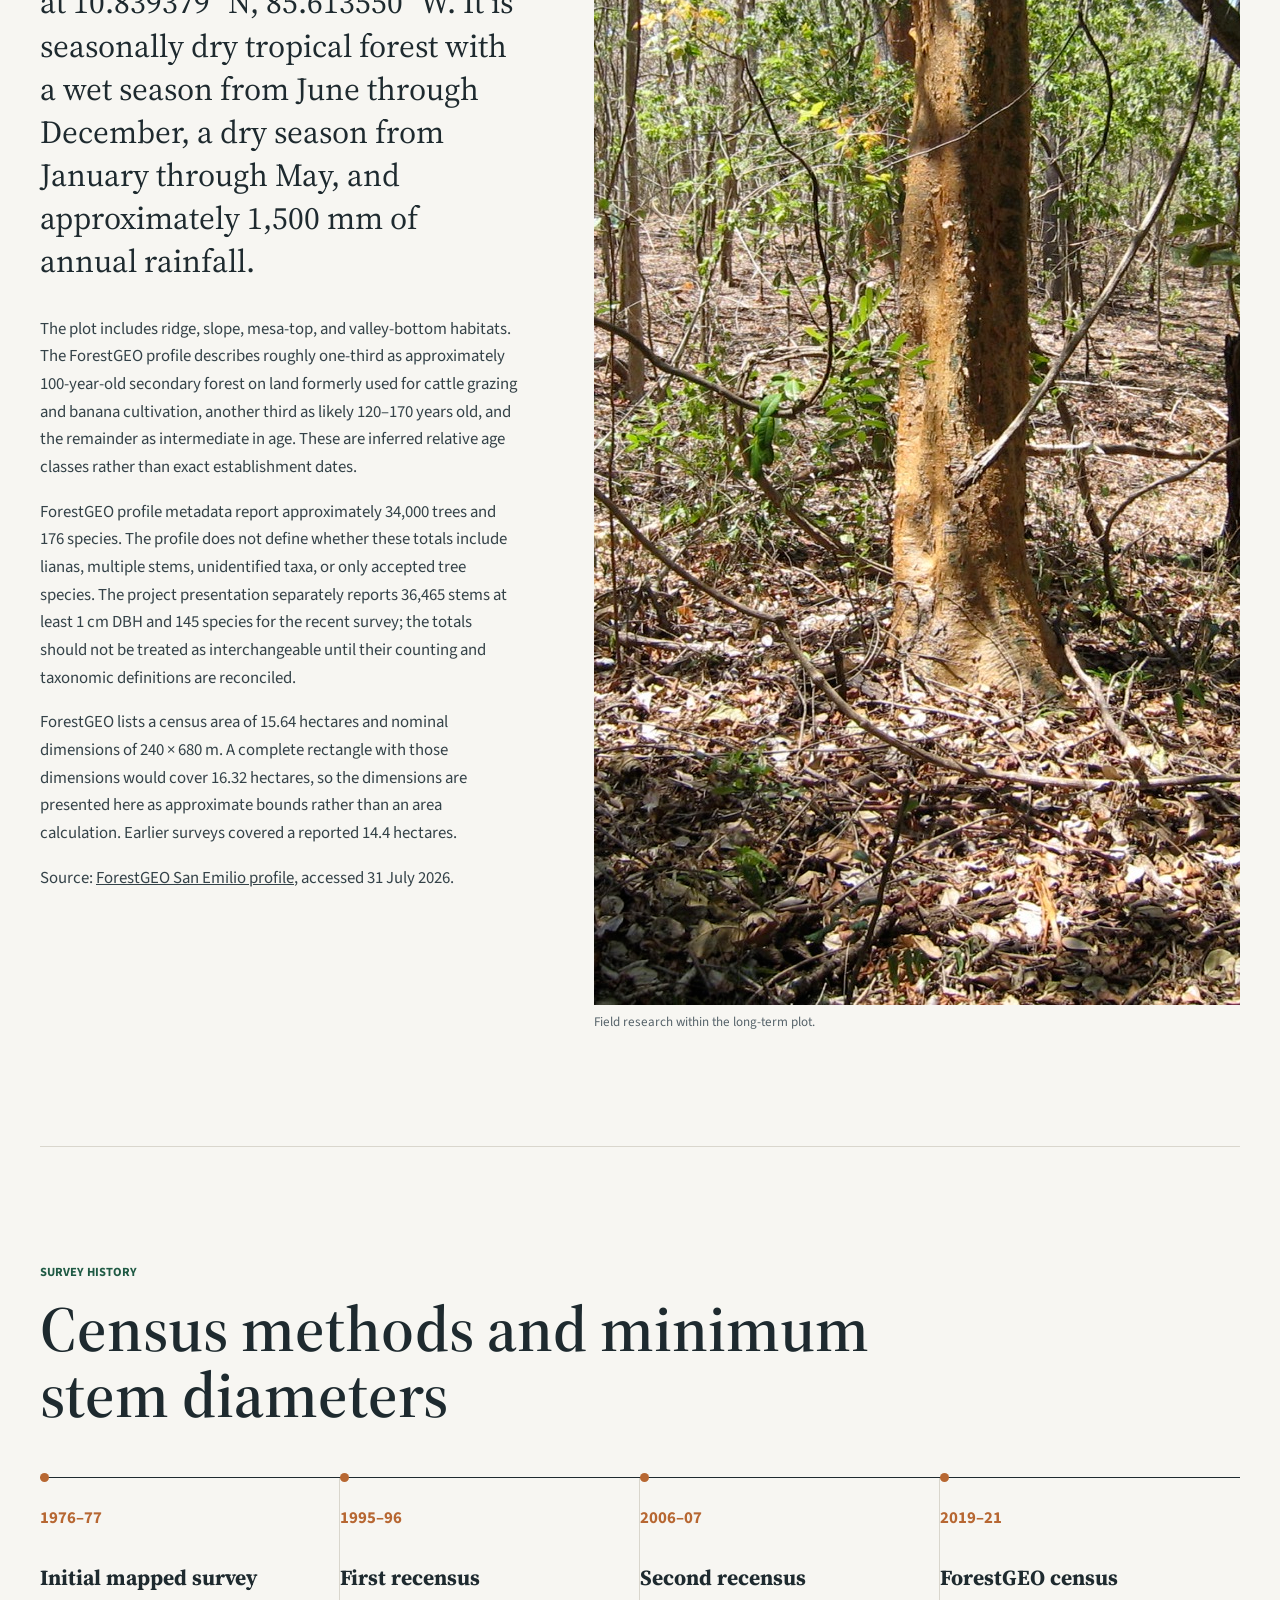
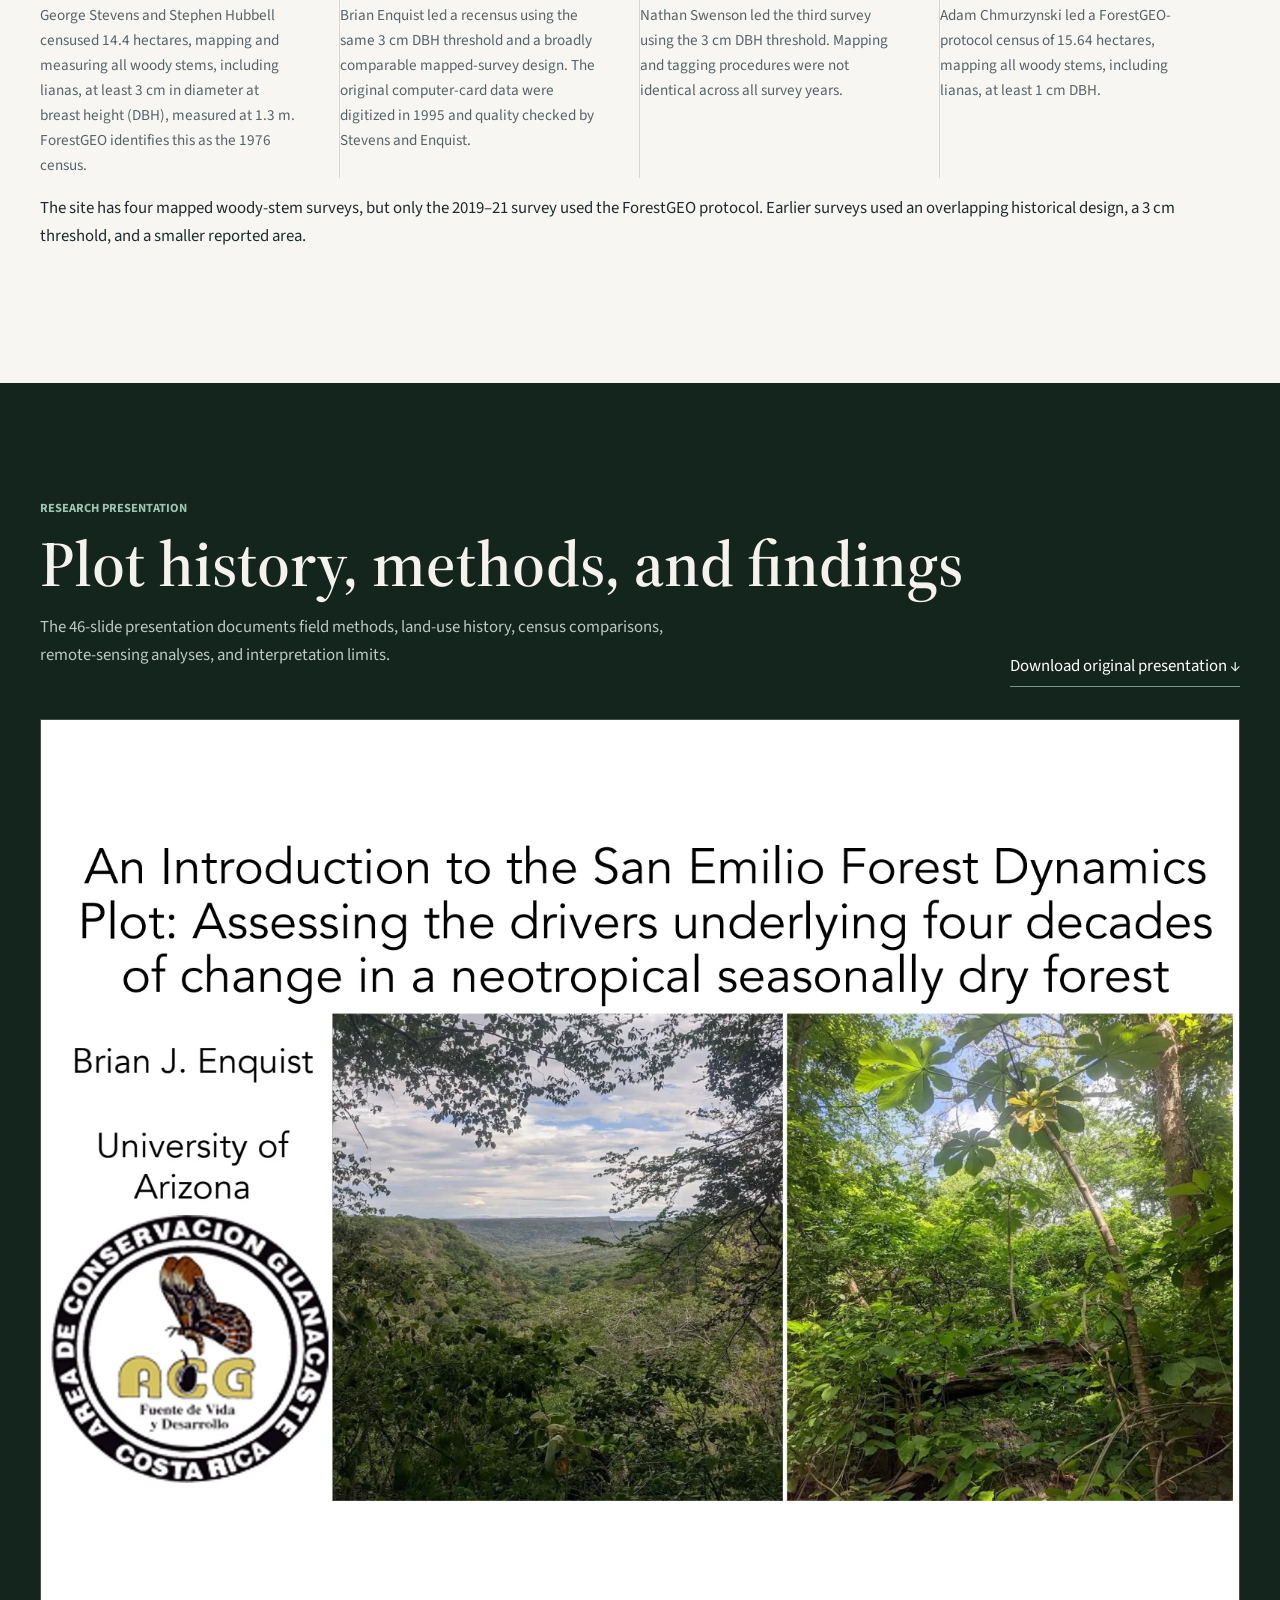
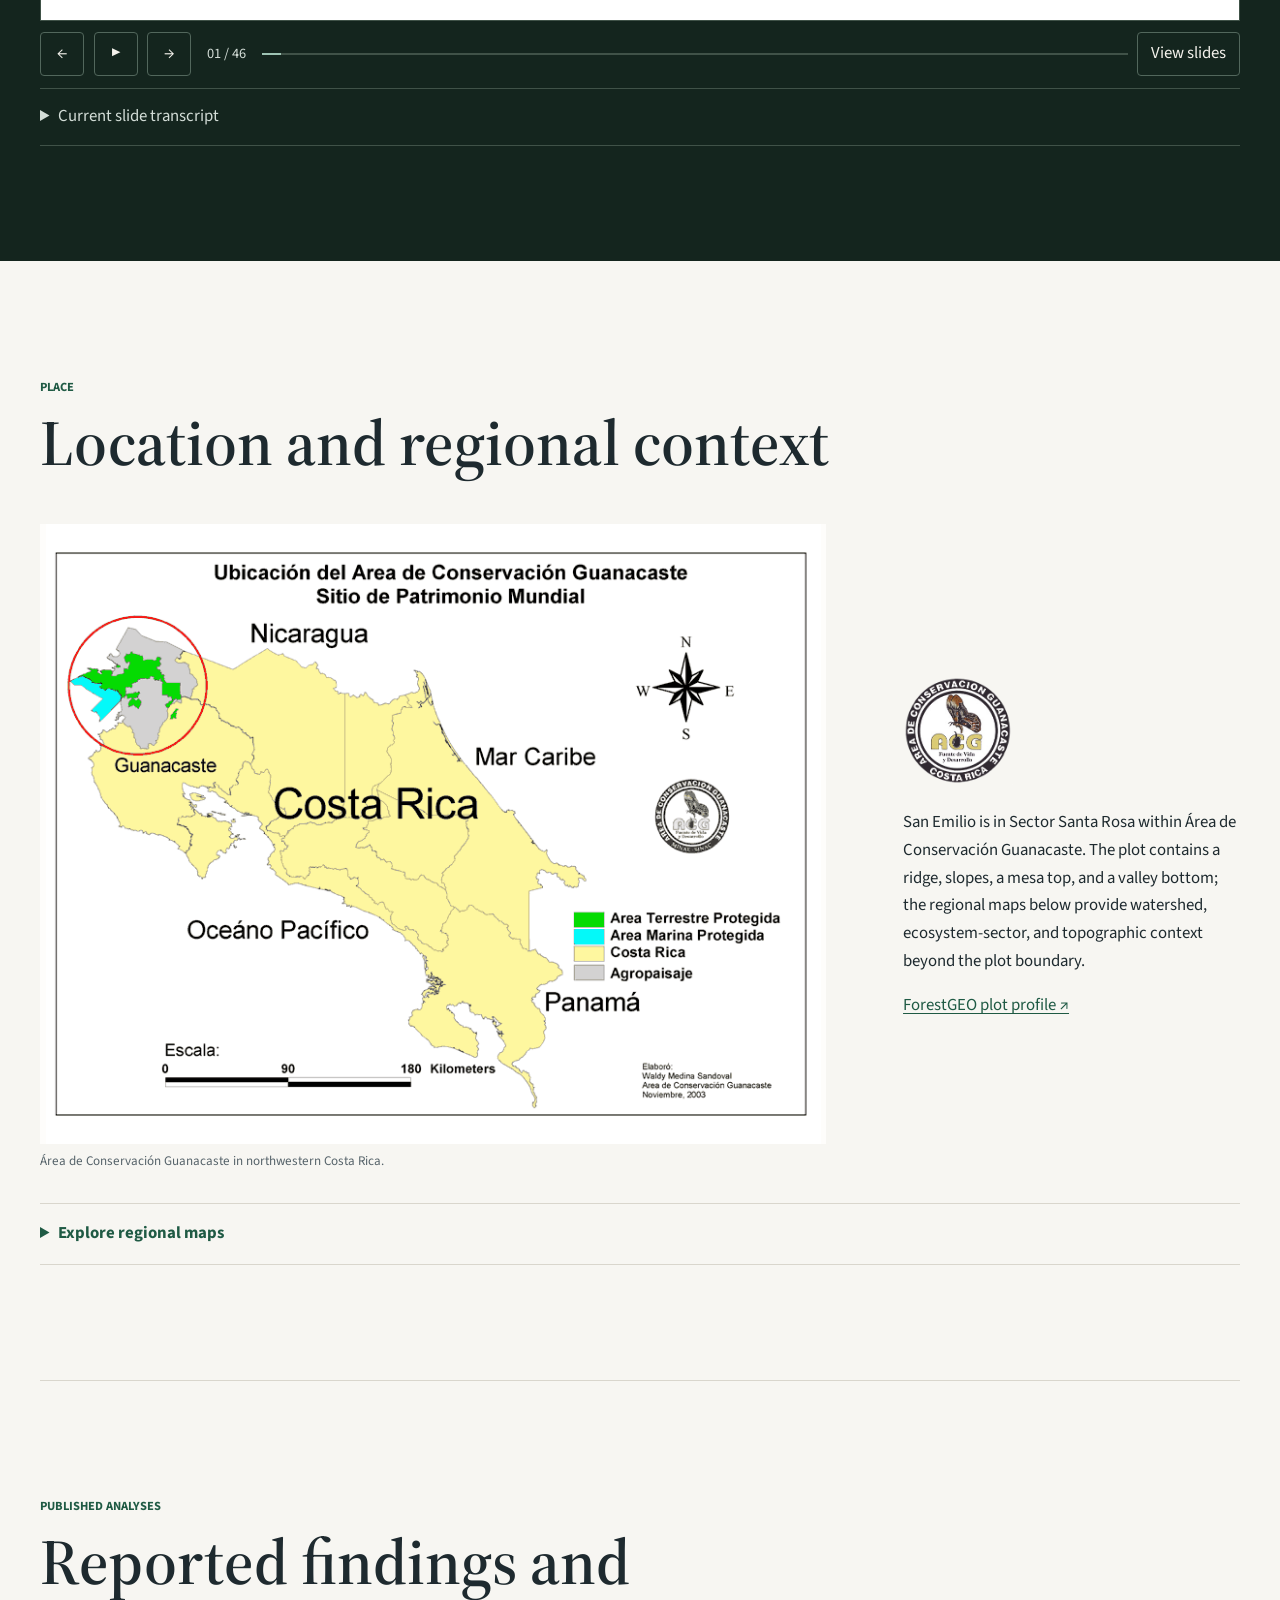
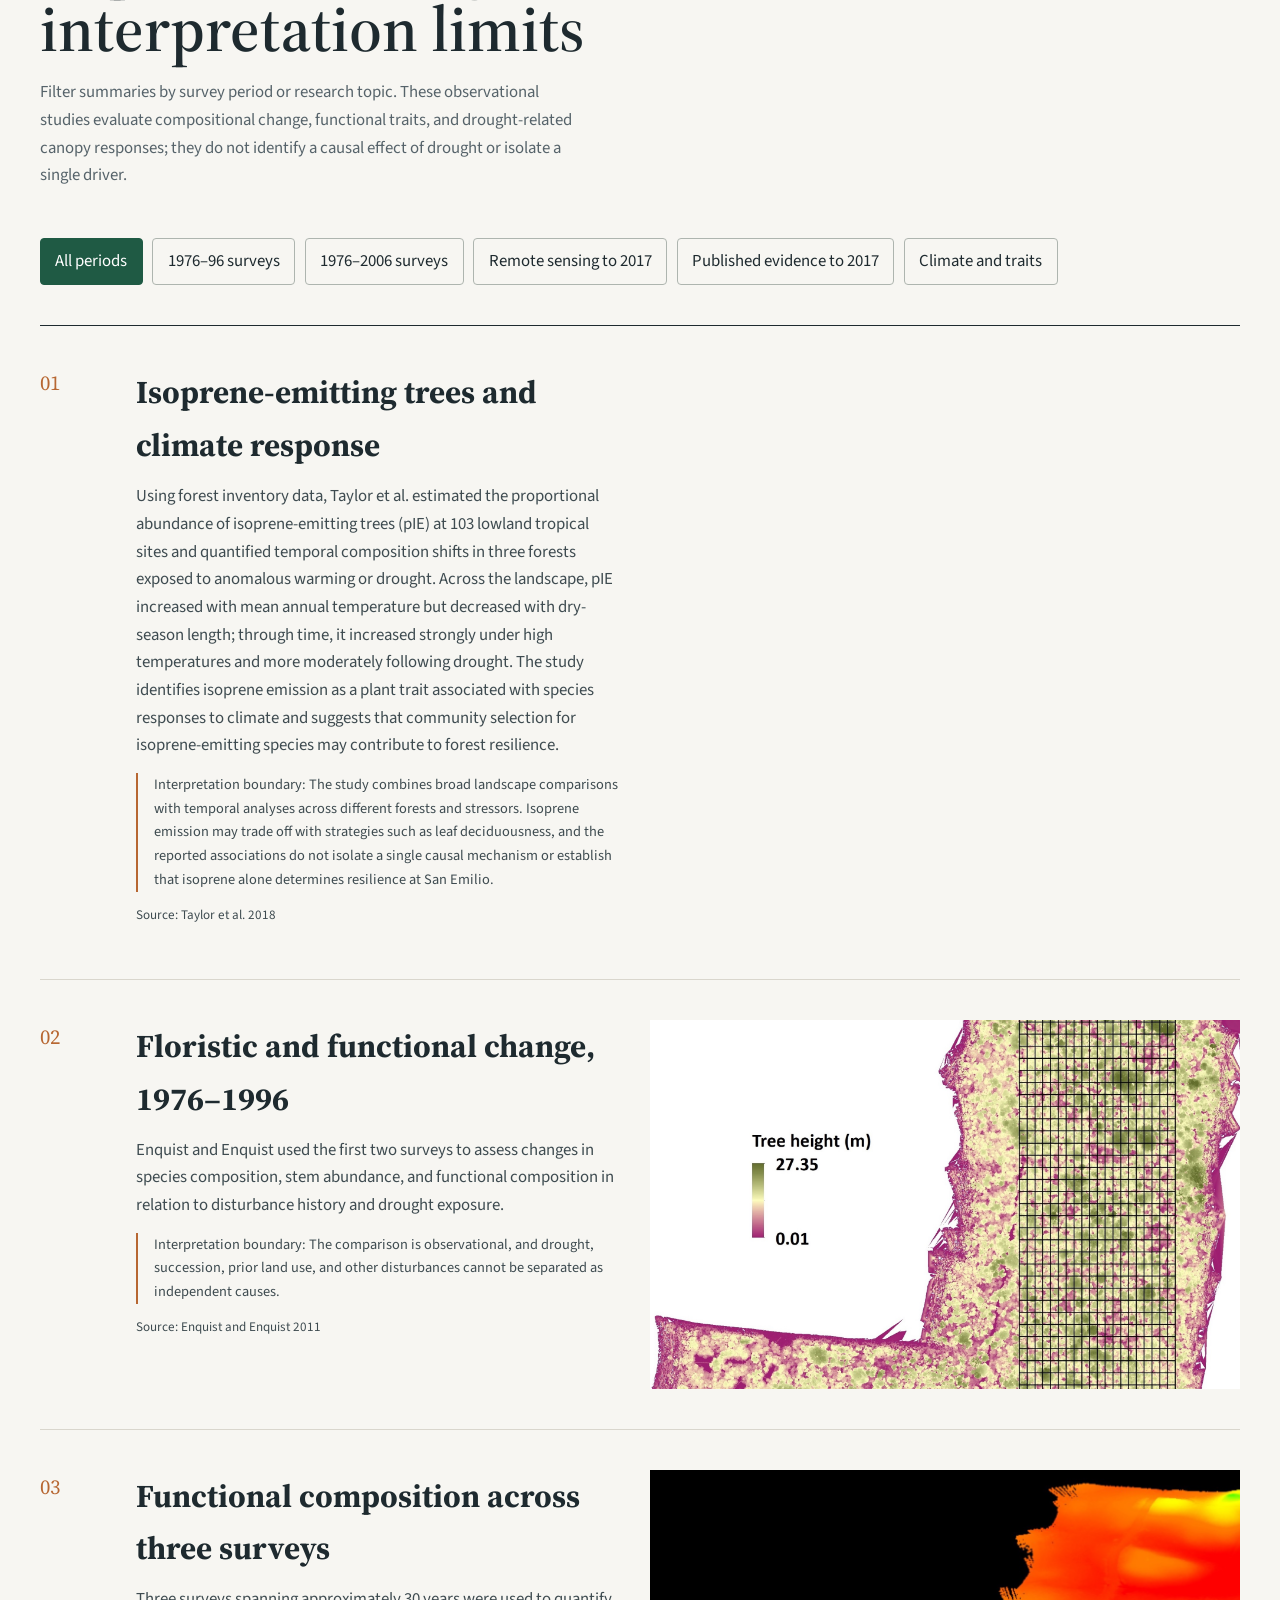
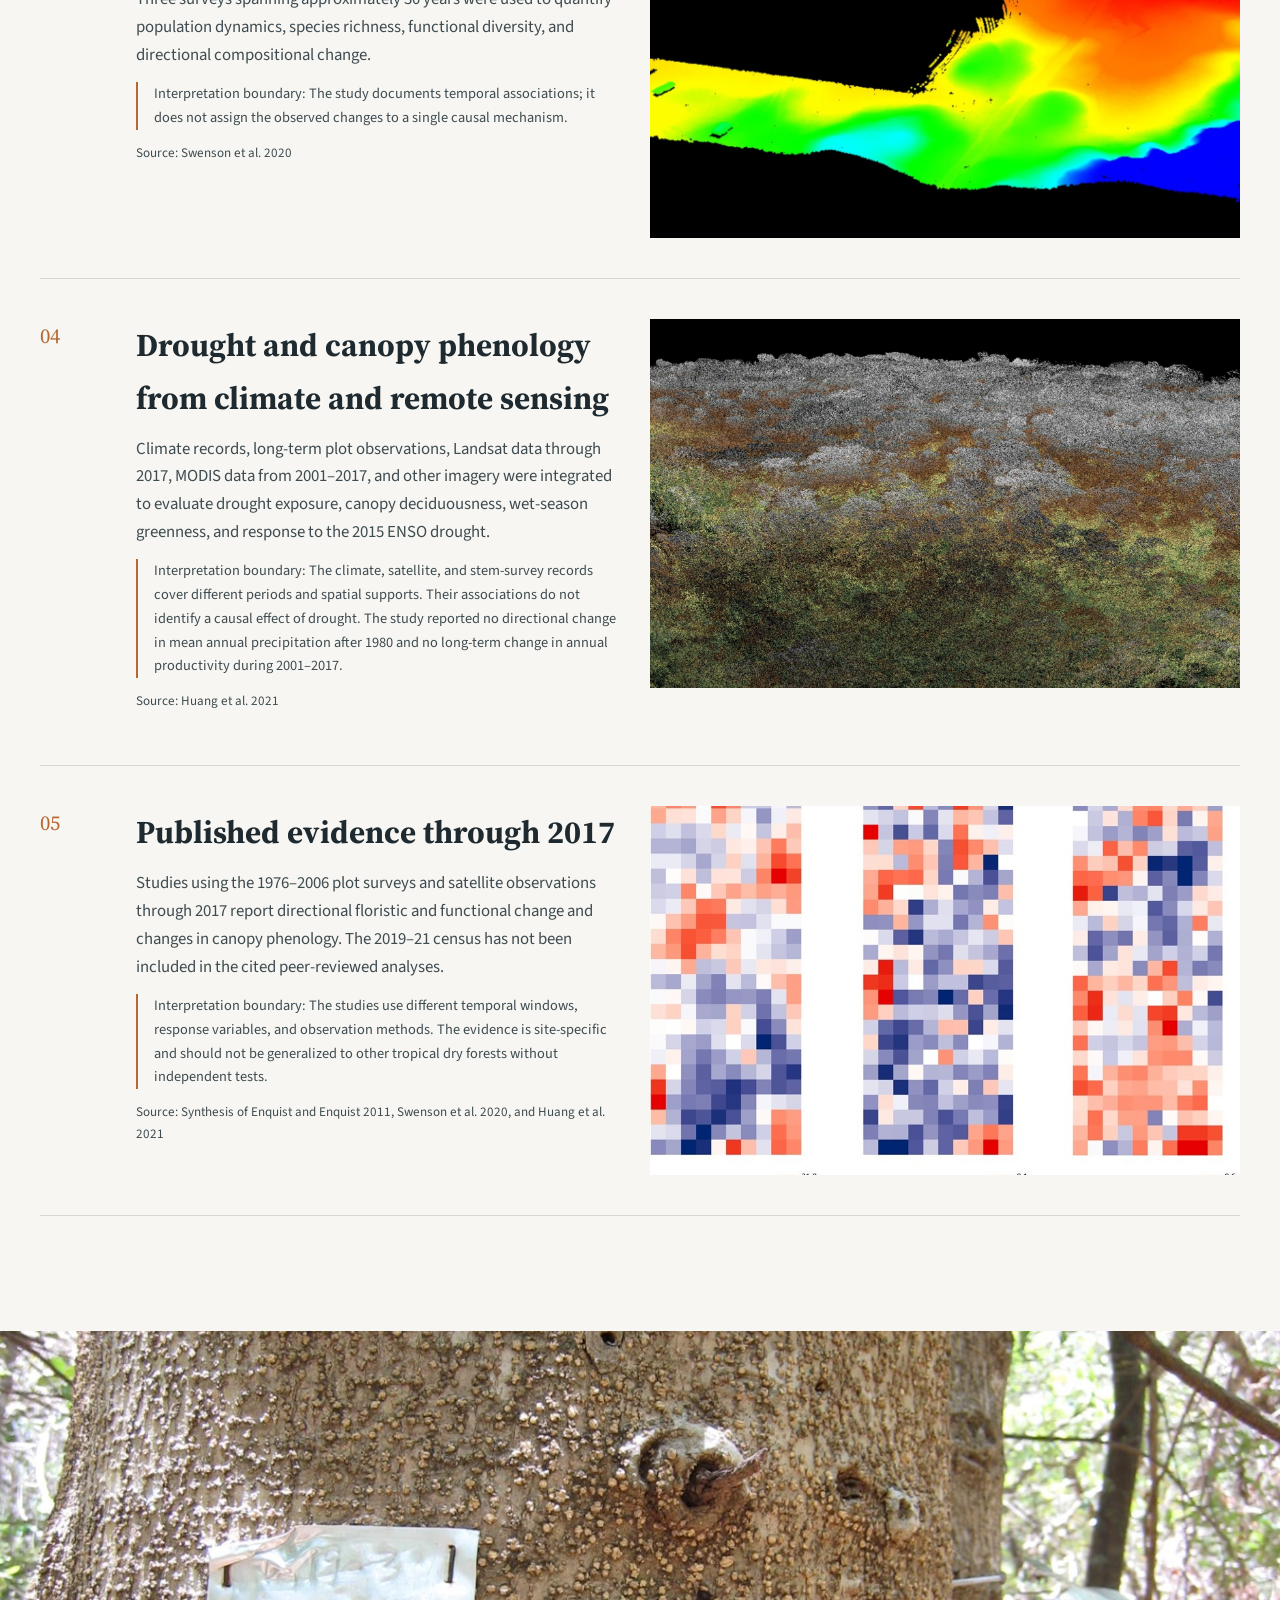
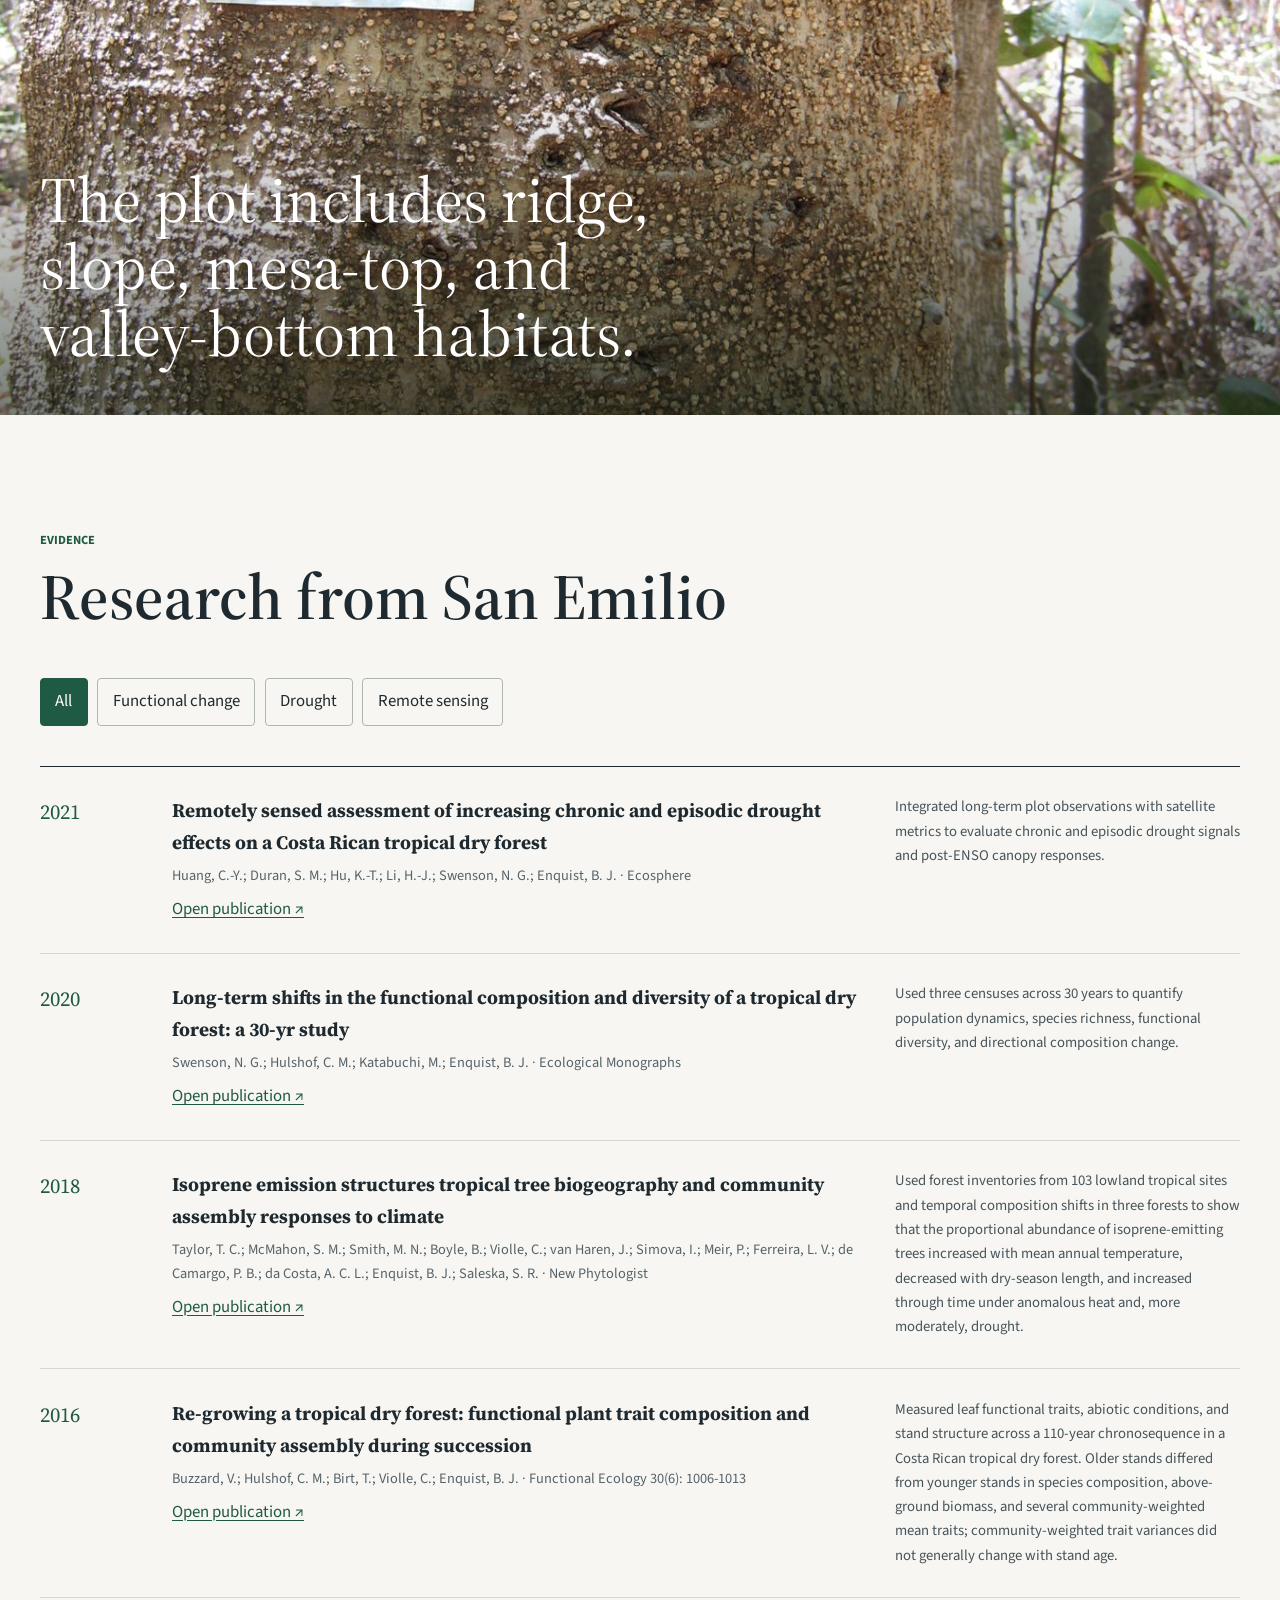
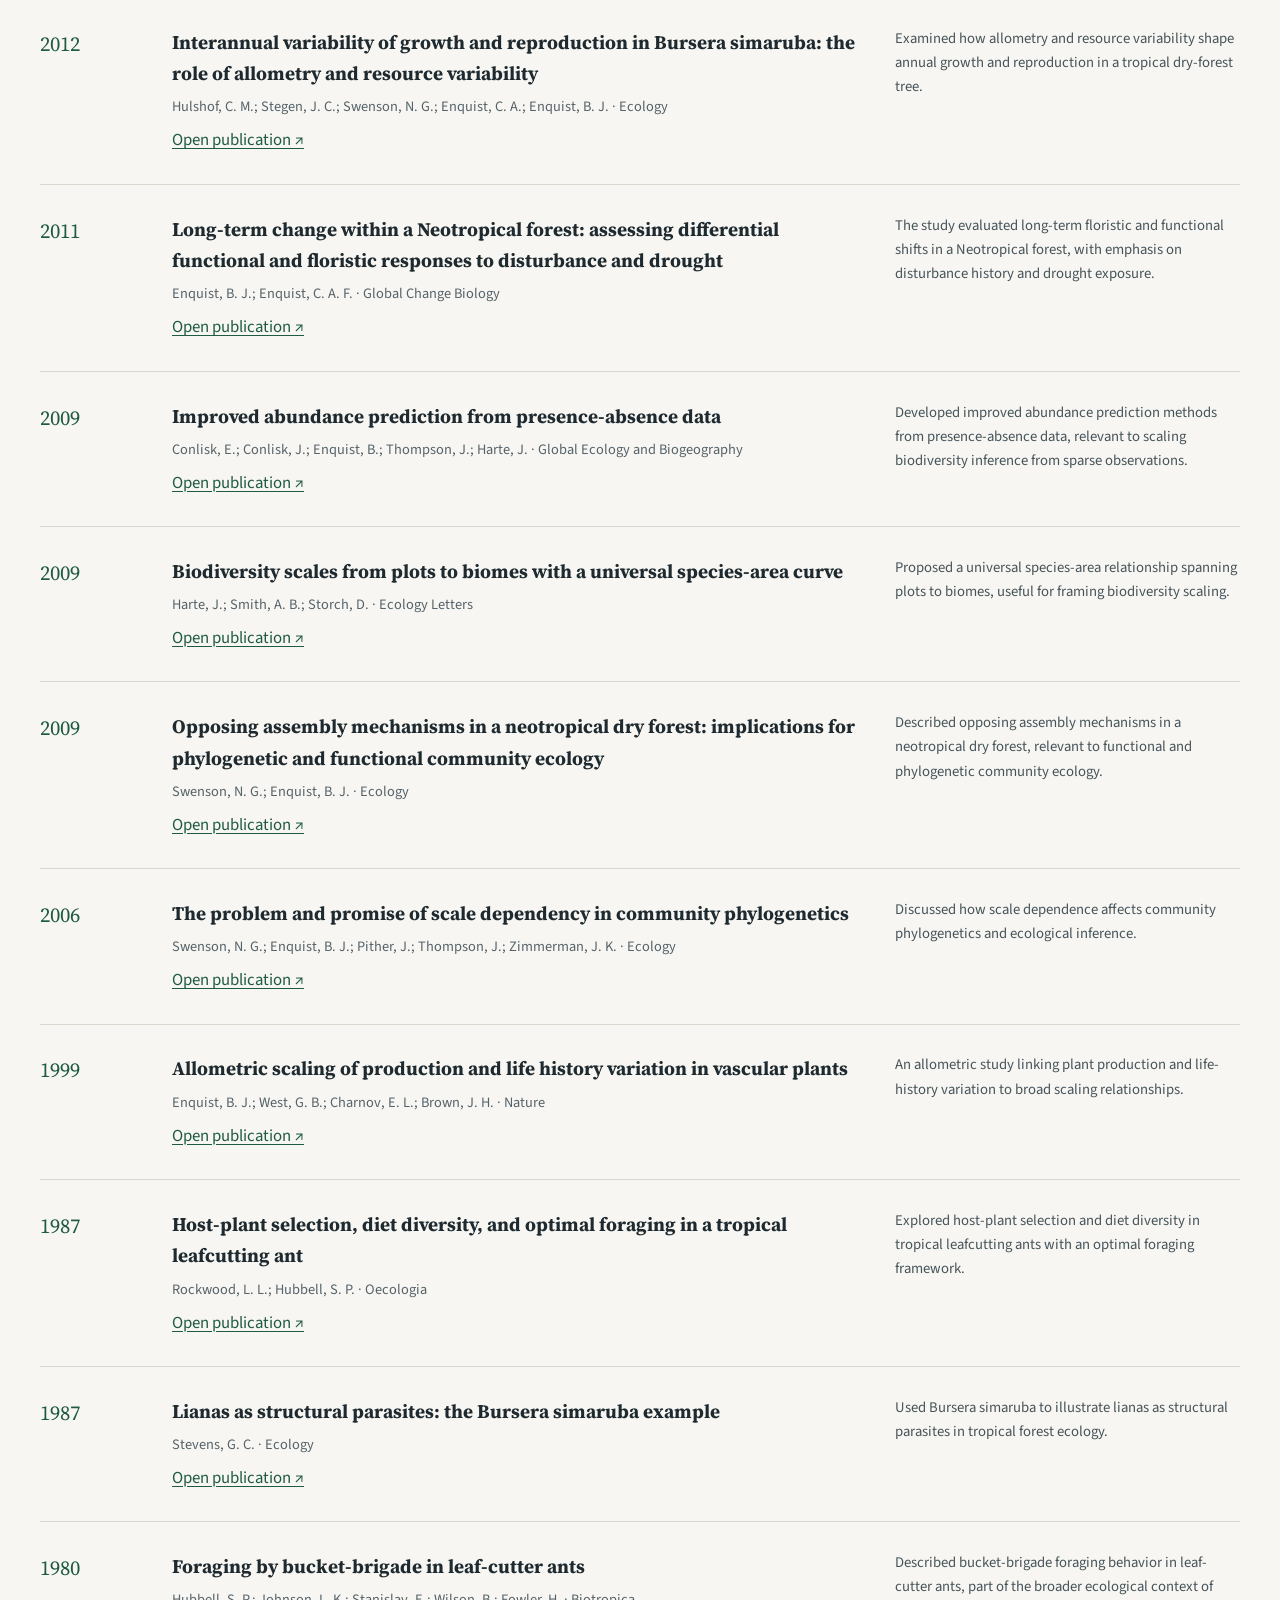
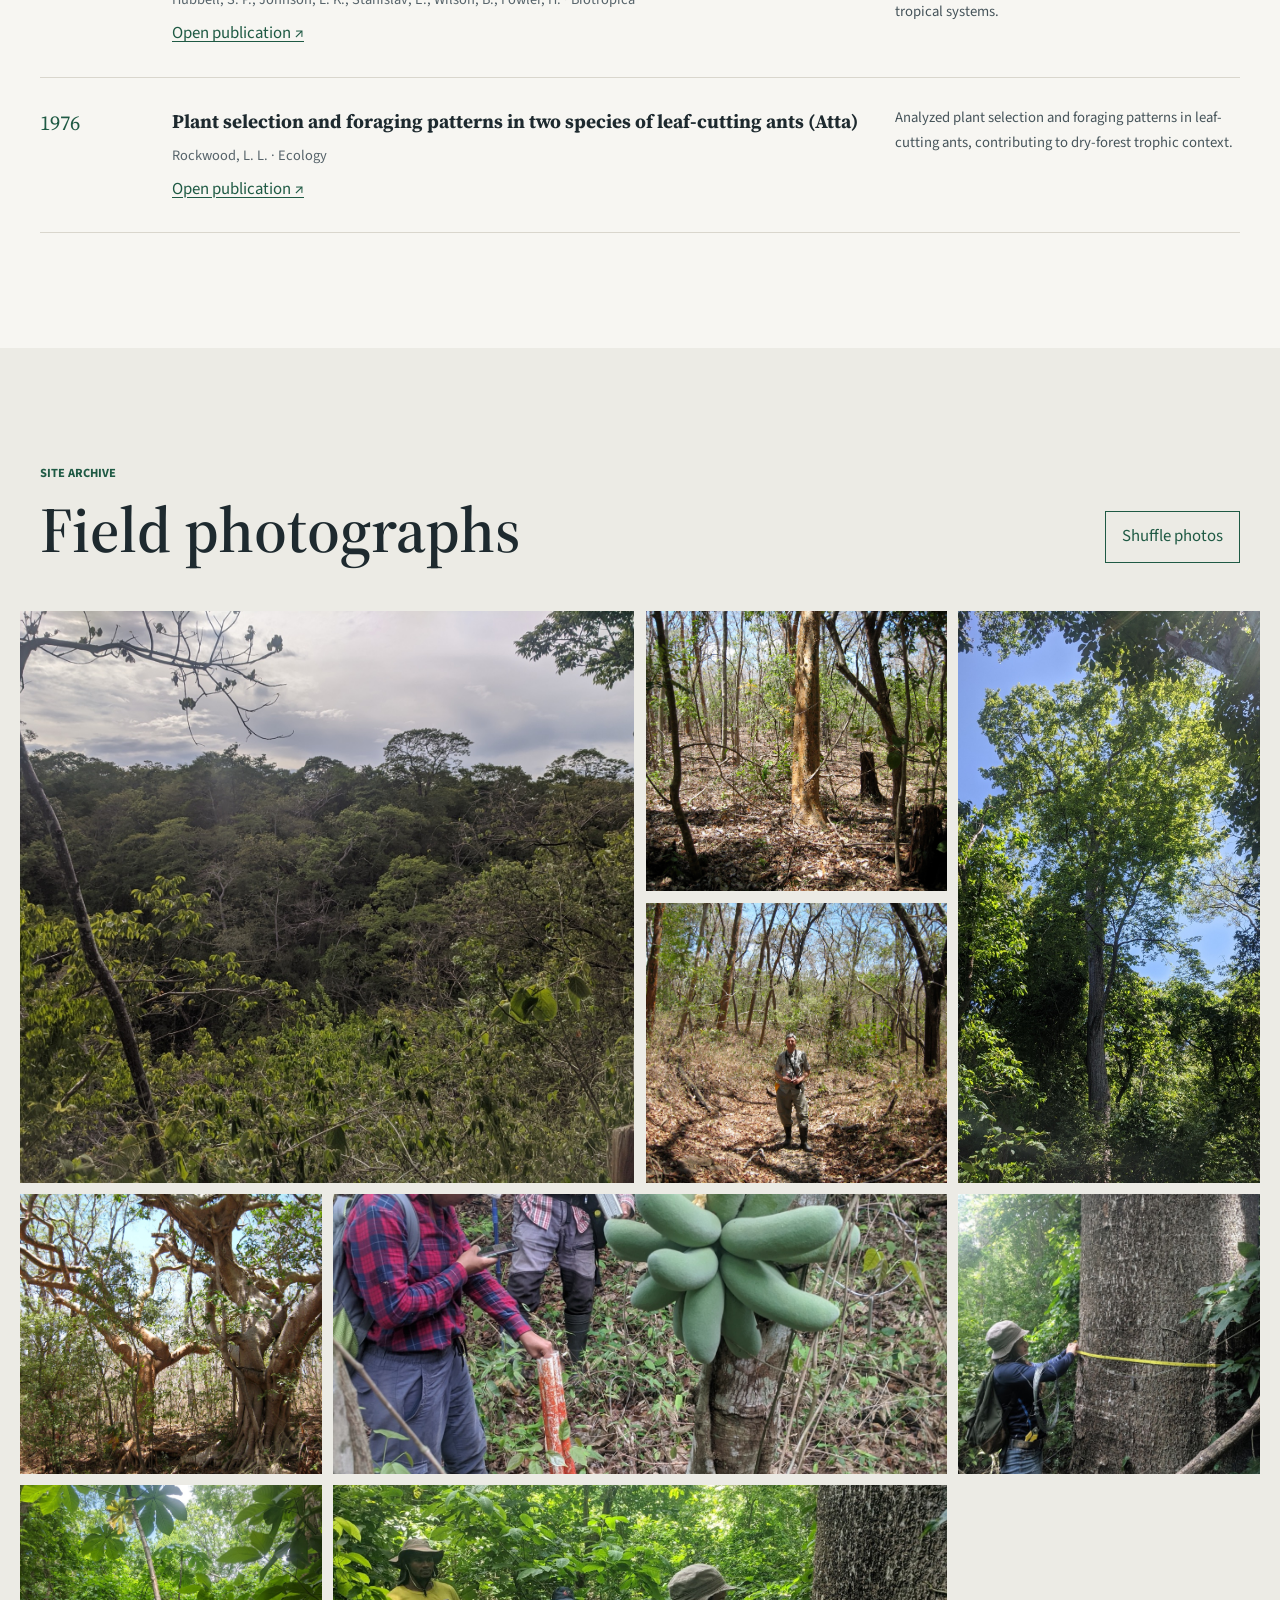
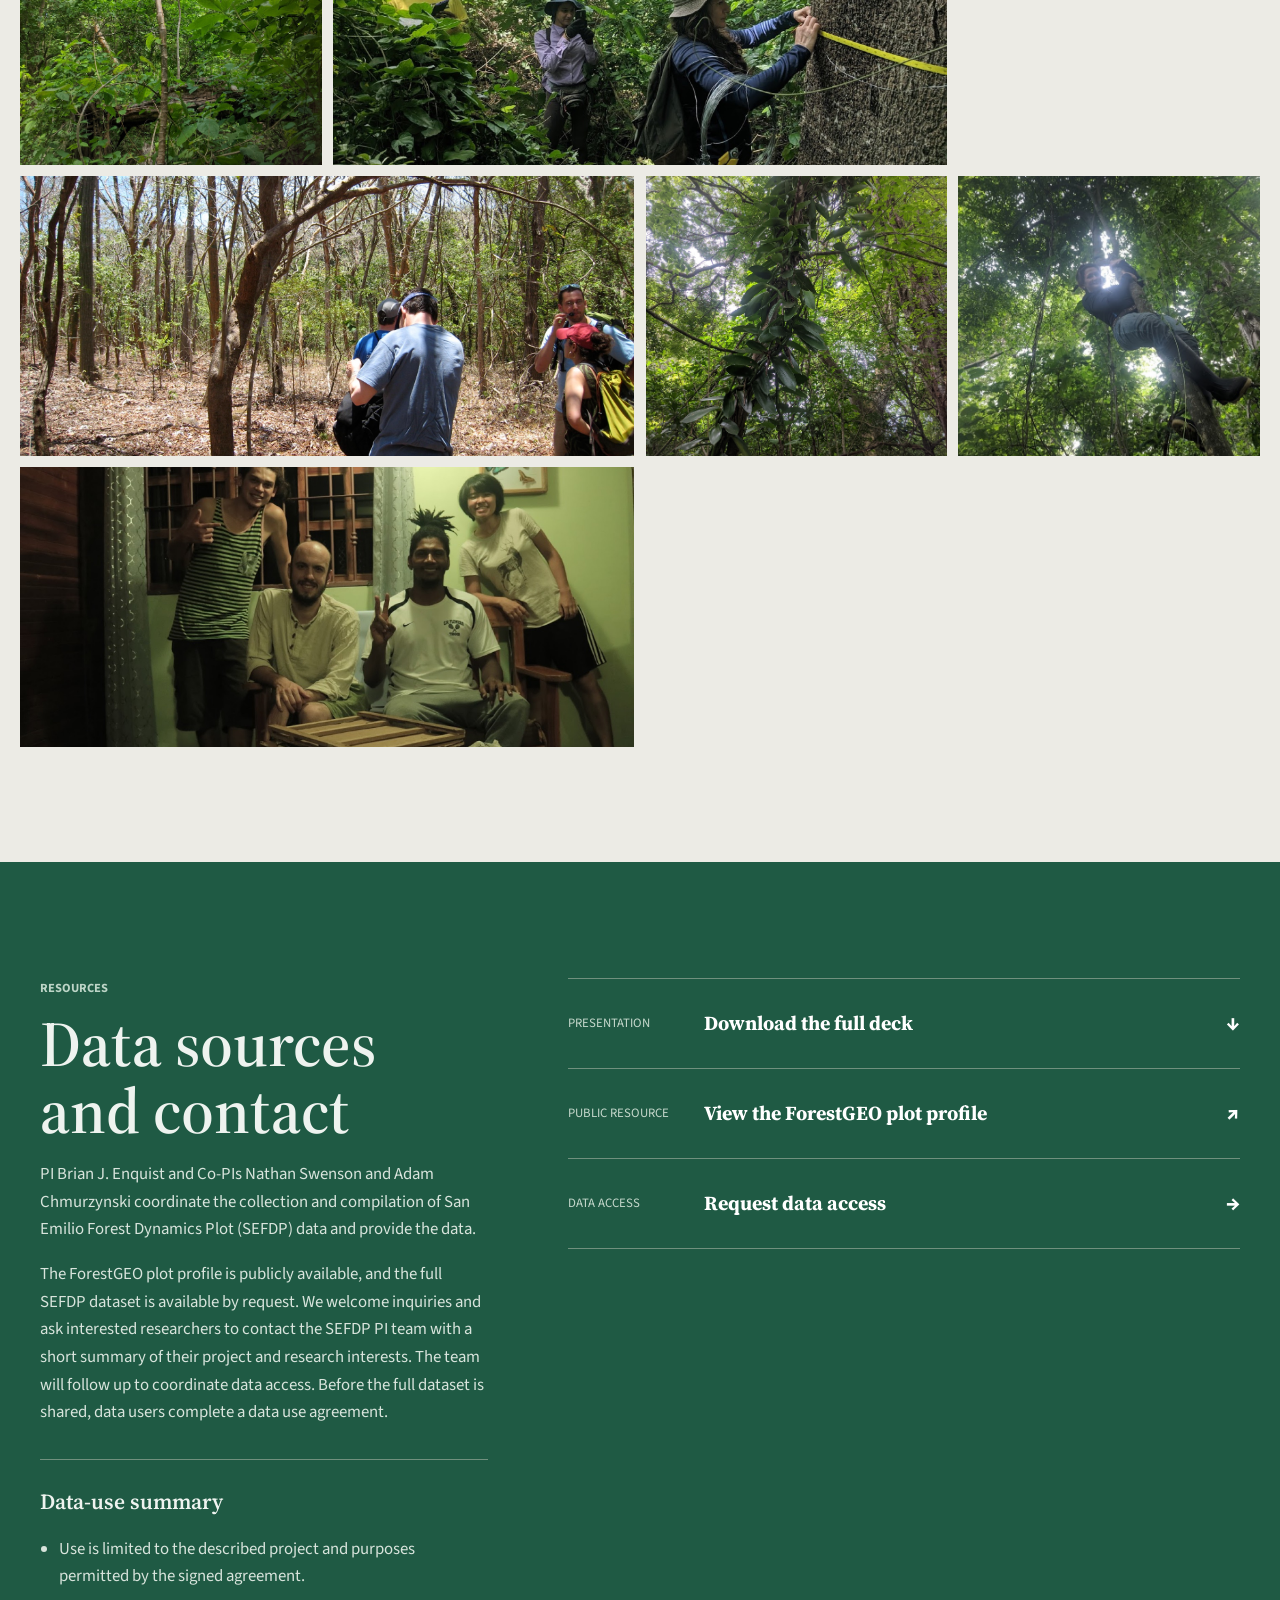
==== commit bdf98230: "Add Spanish version of the site with EN/ES language switch New es/index.html translates all on-page " ====
--- a/index.html
+++ b/index.html
@@ -10,6 +10,9 @@
     />
     <title>San Emilio Forest Dynamics Plot | Costa Rica</title>
     <link rel="canonical" href="https://benquist.github.io/SanEmilioForestDynamicsPlot.github.io/" />
+    <link rel="alternate" hreflang="en" href="https://benquist.github.io/SanEmilioForestDynamicsPlot.github.io/" />
+    <link rel="alternate" hreflang="es" href="https://benquist.github.io/SanEmilioForestDynamicsPlot.github.io/es/" />
+    <link rel="alternate" hreflang="x-default" href="https://benquist.github.io/SanEmilioForestDynamicsPlot.github.io/" />
     <link rel="preconnect" href="https://fonts.googleapis.com" />
     <link rel="preconnect" href="https://fonts.gstatic.com" crossorigin />
     <link
@@ -17,7 +20,7 @@
       rel="stylesheet"
     />
     <link rel="preload" as="image" href="assets/img/san-emilio-archive/51329115167_1d41ec85eb_o.jpg" />
-    <link rel="stylesheet" href="assets/css/styles.css?v=forestgeo5-gallery-shuffle-5" />
+    <link rel="stylesheet" href="assets/css/styles.css?v=i18n-es-1" />
   </head>
   <body>
     <a class="skip-link" href="#main-content">Skip to main content</a>
@@ -27,9 +30,6 @@
         <img src="assets/img/logos/san-emilio-acg-logo.png" alt="" width="40" height="40" />
         <span>San Emilio</span>
       </a>
-      <button class="menu-toggle" type="button" aria-expanded="false" aria-controls="site-nav" aria-label="Open menu">
-        <span aria-hidden="true">Menu</span>
-      </button>
       <nav id="site-nav" class="site-nav" aria-label="Primary navigation">
         <a href="#story">Plot overview</a>
         <a href="#presentation">Presentation</a>
@@ -37,6 +37,15 @@
         <a href="#publications">Publications</a>
         <a href="#access">Access</a>
       </nav>
+      <div class="header-actions">
+        <div class="lang-switch" role="group" aria-label="Language / Idioma">
+          <span lang="en" aria-current="true" title="English">EN</span>
+          <a href="es/" hreflang="es" lang="es" title="Ver en español" aria-label="Español">ES</a>
+        </div>
+        <button class="menu-toggle" type="button" aria-expanded="false" aria-controls="site-nav" aria-label="Open menu">
+          <span aria-hidden="true">Menu</span>
+        </button>
+      </div>
     </header>
 
     <main id="main-content">
@@ -432,6 +441,6 @@
       <p>Long-term tropical dry forest research since 1976.</p>
     </footer>
 
-    <script src="assets/js/main.js?v=forestgeo5-gallery-shuffle-5" defer></script>
+    <script src="assets/js/main.js?v=i18n-es-1" defer></script>
   </body>
 </html>
--- a/assets/css/styles.css
+++ b/assets/css/styles.css
@@ -37,6 +37,14 @@
 .site-nav a::after { content: ""; display: block; width: 0; height: 1px; margin-top: 0.1rem; background: currentColor; transition: width 180ms ease; }
 .site-nav a:hover::after, .site-nav a.active::after { width: 100%; }
 .menu-toggle { display: none; min-width: 44px; min-height: 44px; color: inherit; background: transparent; border: 1px solid currentColor; border-radius: 4px; }
+.site-nav { margin-left: auto; }
+.header-actions { display: flex; align-items: center; gap: 0.75rem; }
+.lang-switch { display: inline-flex; align-items: stretch; border: 1px solid currentColor; border-radius: 4px; font-size: 0.8rem; font-weight: 700; letter-spacing: 0.04em; }
+.lang-switch a, .lang-switch span { display: inline-flex; align-items: center; justify-content: center; min-width: 2.6rem; min-height: 32px; padding: 0 0.55rem; color: inherit; text-decoration: none; }
+.lang-switch a { opacity: 0.72; }
+.lang-switch a:hover, .lang-switch a:focus-visible { opacity: 1; text-decoration: underline; text-underline-offset: 3px; }
+.lang-switch [aria-current] { box-shadow: inset 0 -3px 0 currentColor; }
+.lang-switch > * + * { border-left: 1px solid currentColor; }
 
 .story-hero { position: relative; min-height: min(88vh, 860px); display: flex; align-items: flex-end; overflow: hidden; color: #fff; background: var(--dark); }
 .story-hero-image { position: absolute; inset: 0; width: 100%; height: 100%; object-fit: cover; object-position: center 48%; }
@@ -197,6 +205,8 @@
   body { font-size: 1rem; }
   .site-header { min-height: 64px; padding-inline: 1rem; }
   .menu-toggle { display: inline-flex; align-items: center; justify-content: center; }
+  .header-actions { margin-left: auto; }
+  .lang-switch a, .lang-switch span { min-height: 44px; }
   .site-nav { display: none; position: absolute; top: 64px; left: 1rem; right: 1rem; padding: 1rem; flex-direction: column; align-items: flex-start; gap: 0.8rem; color: var(--ink); background: var(--surface); border: 1px solid var(--rule); }
   .site-nav.open { display: flex; }
   .story-hero { min-height: 82vh; }
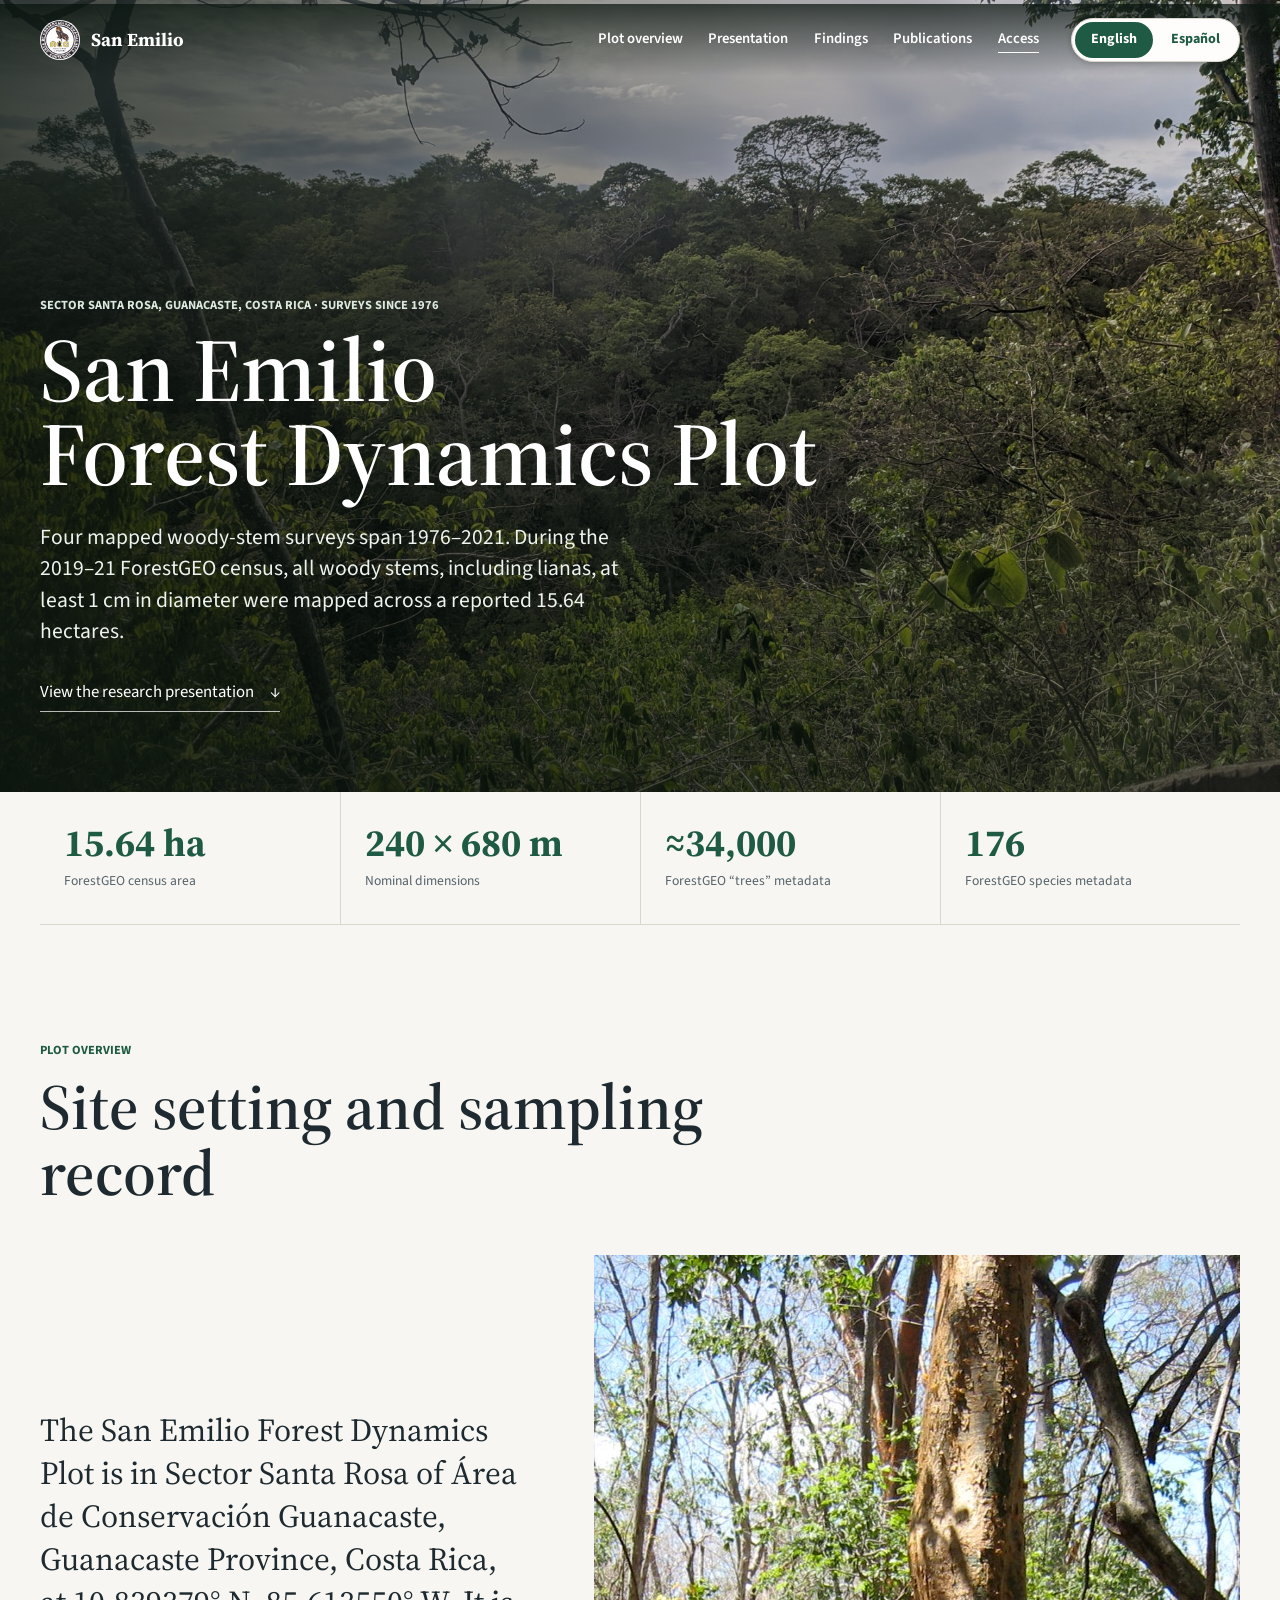
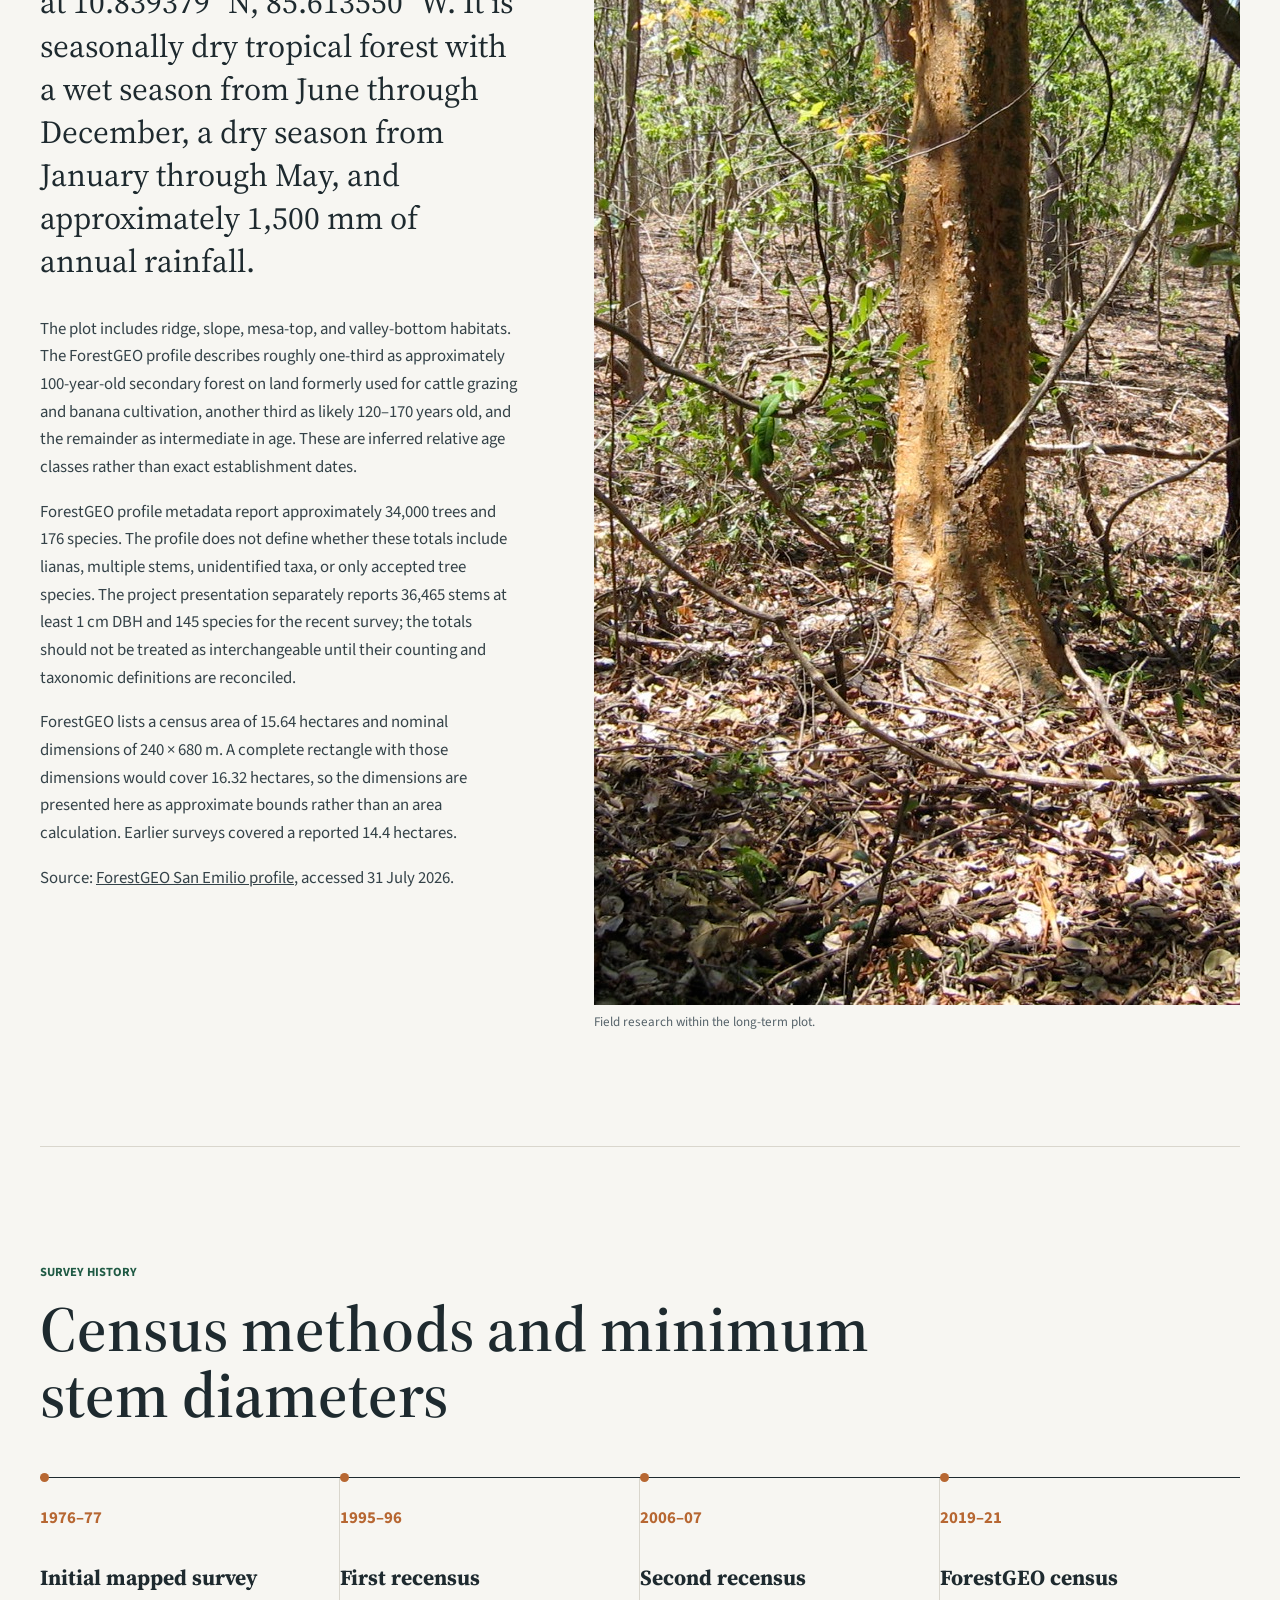
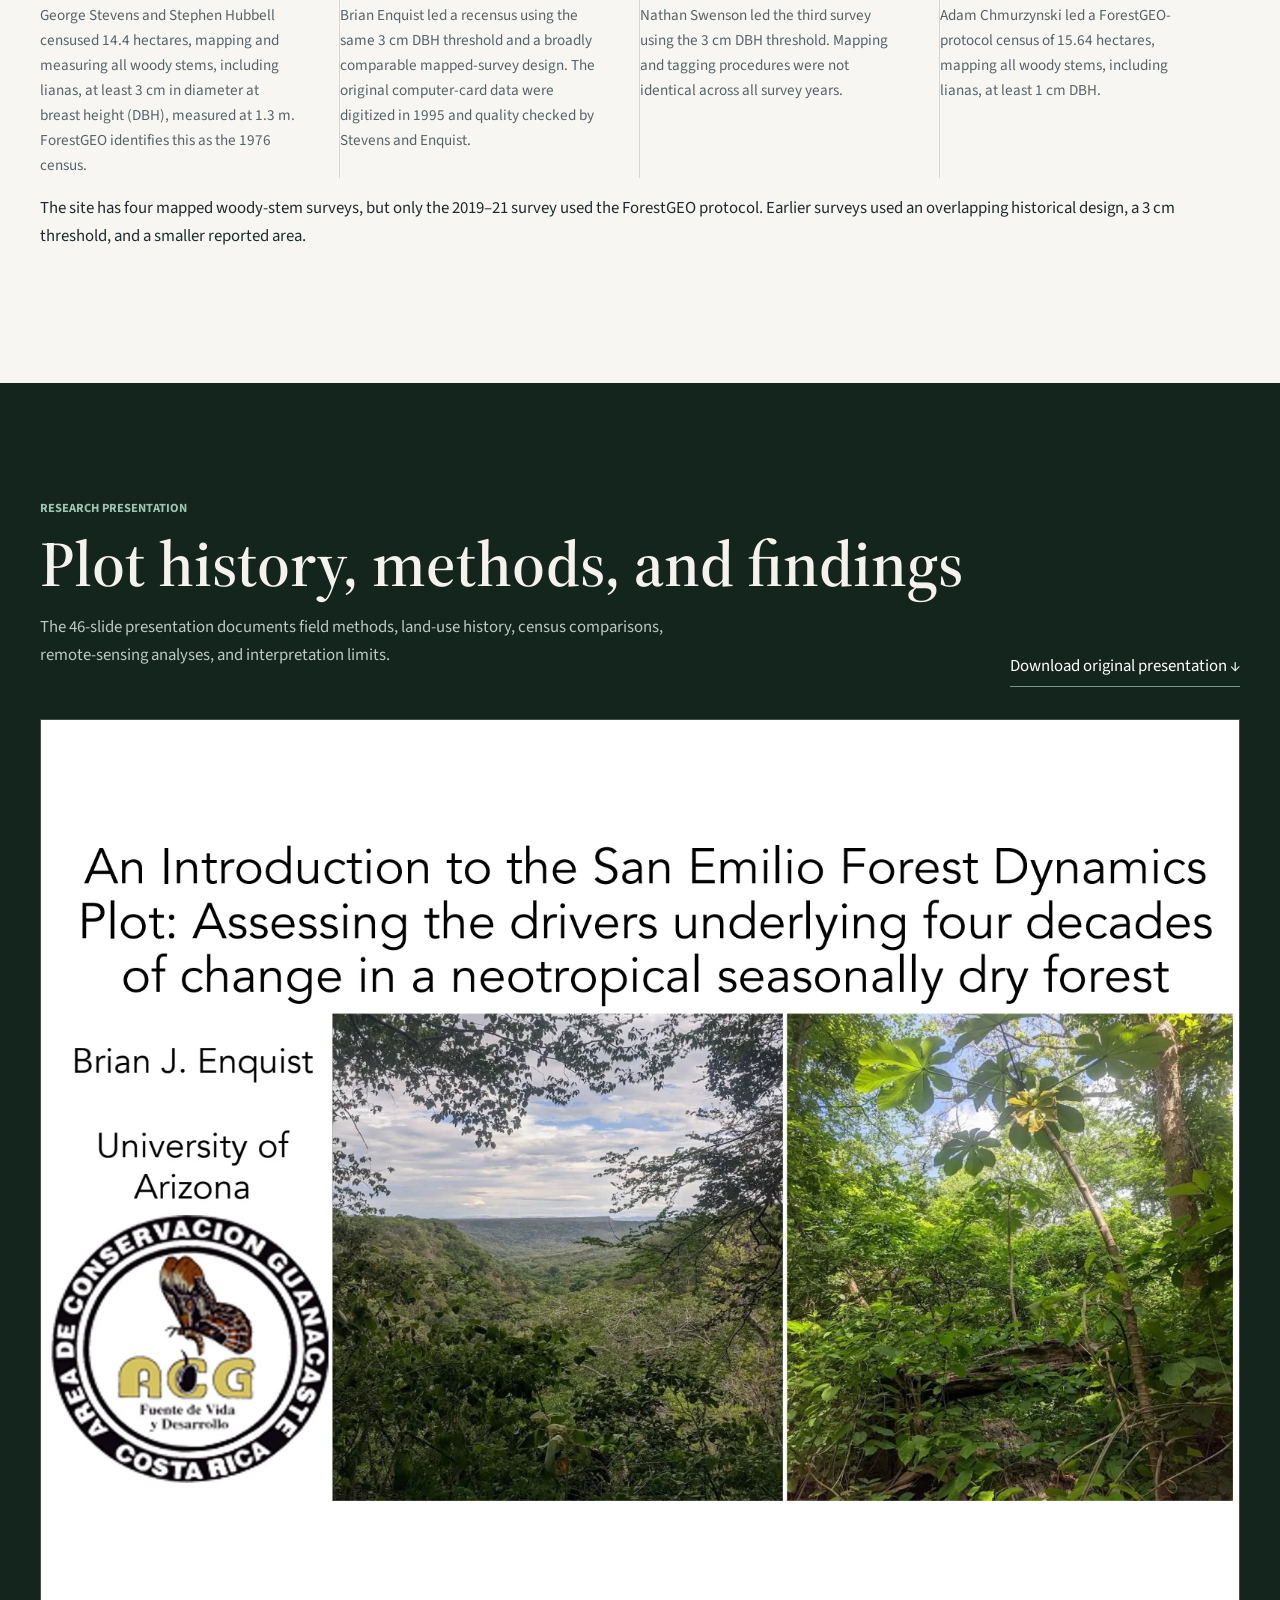
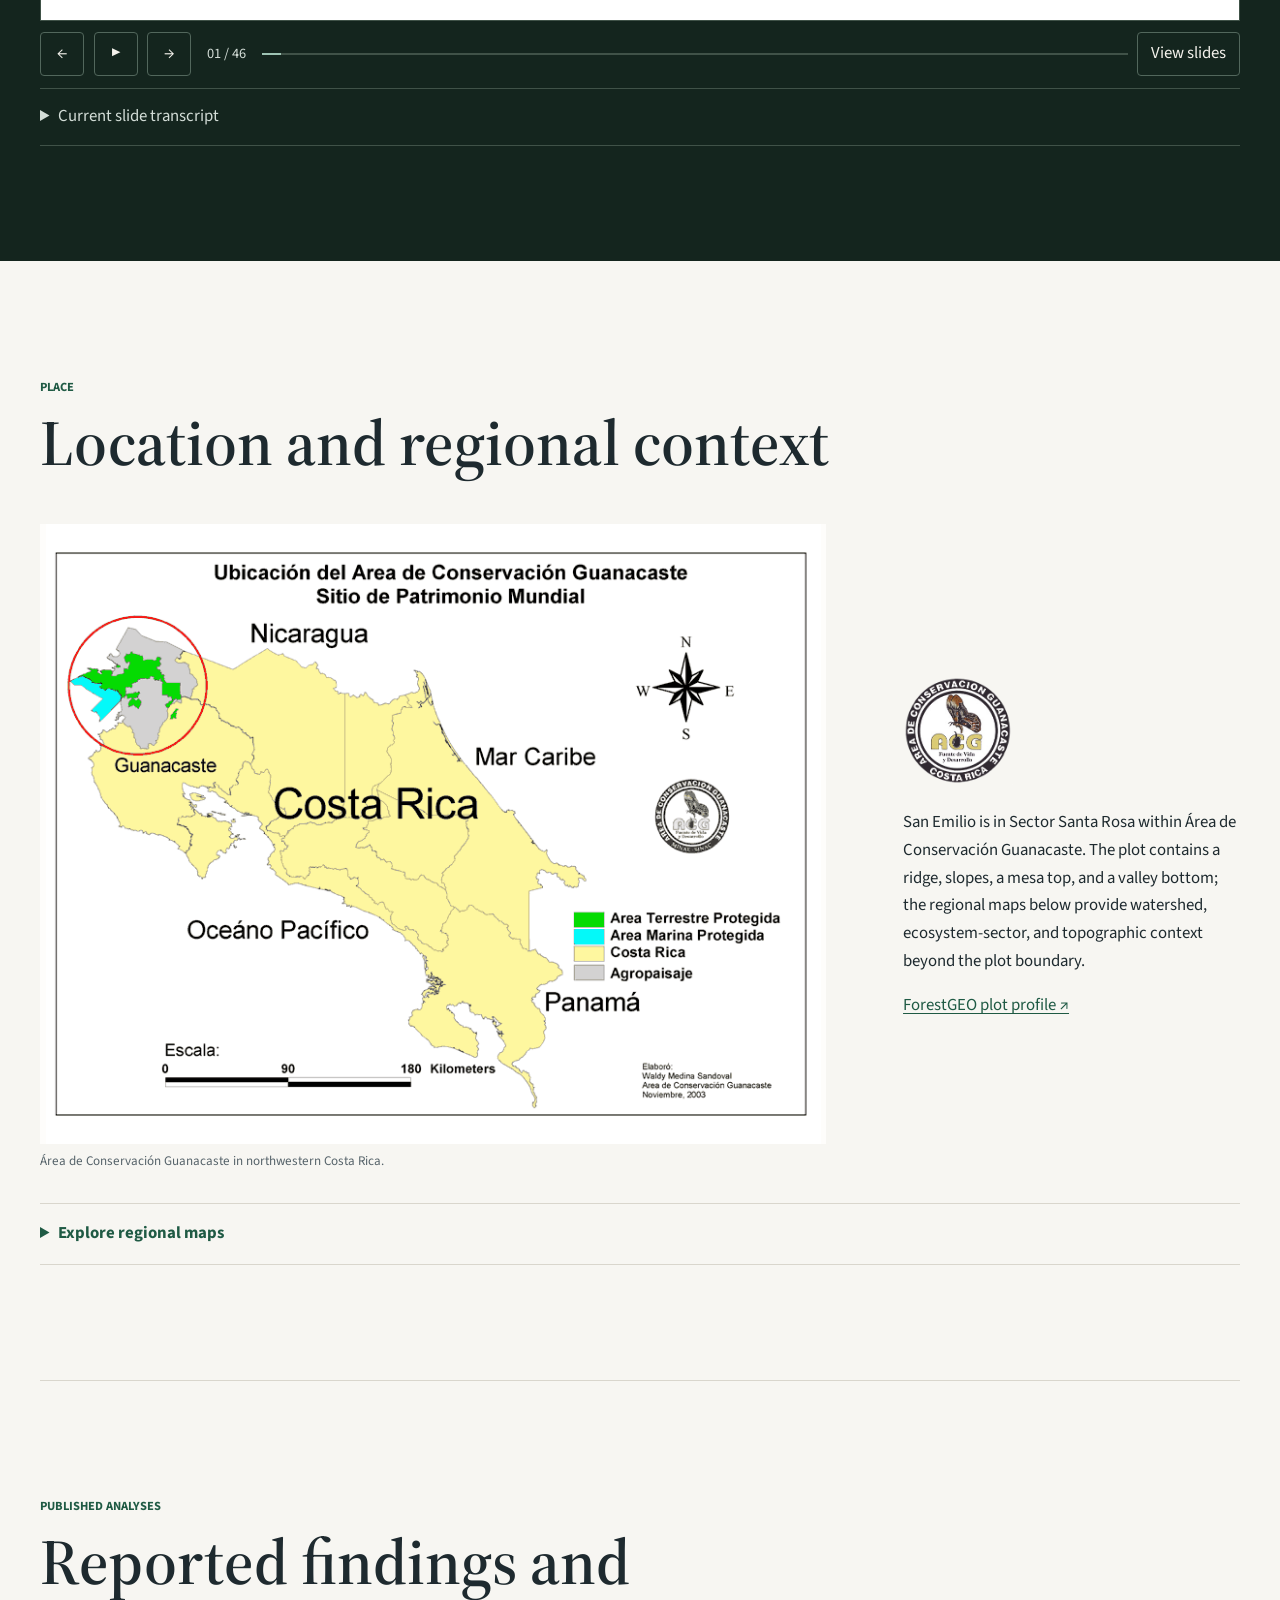
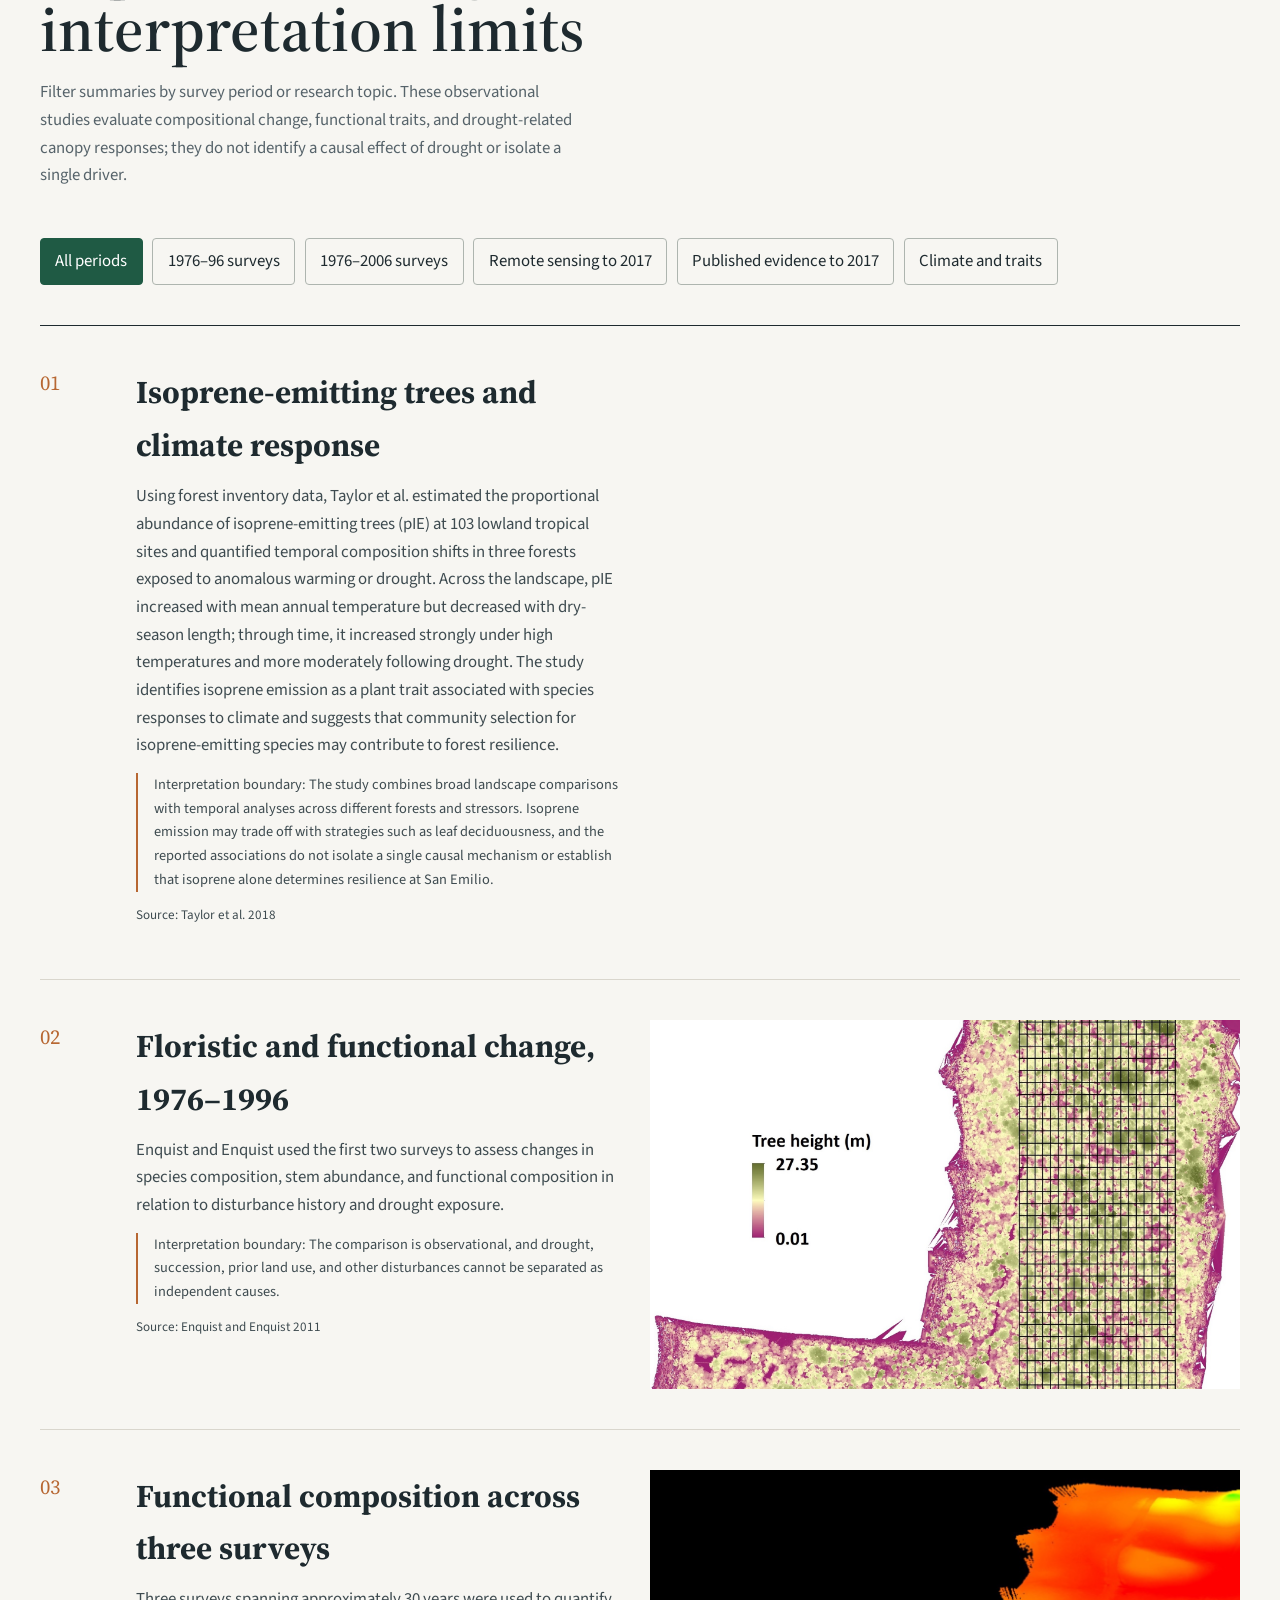
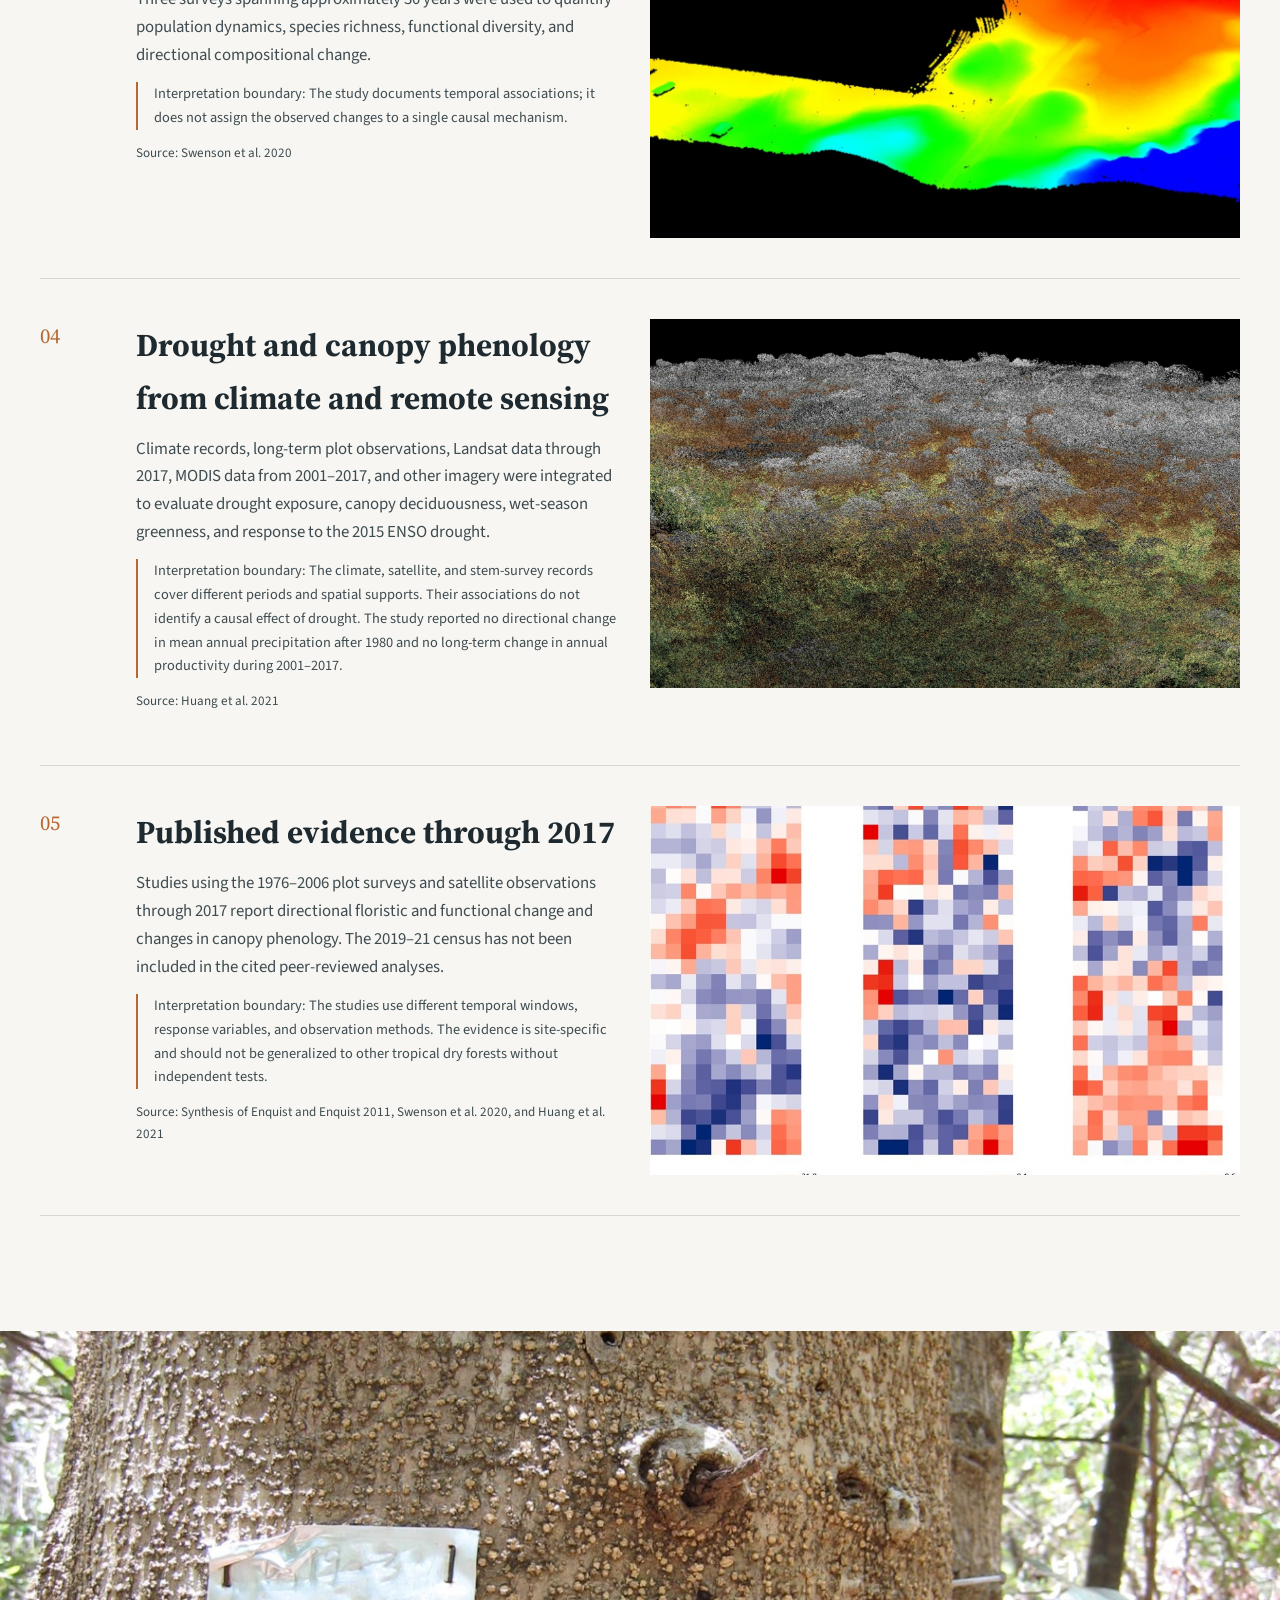
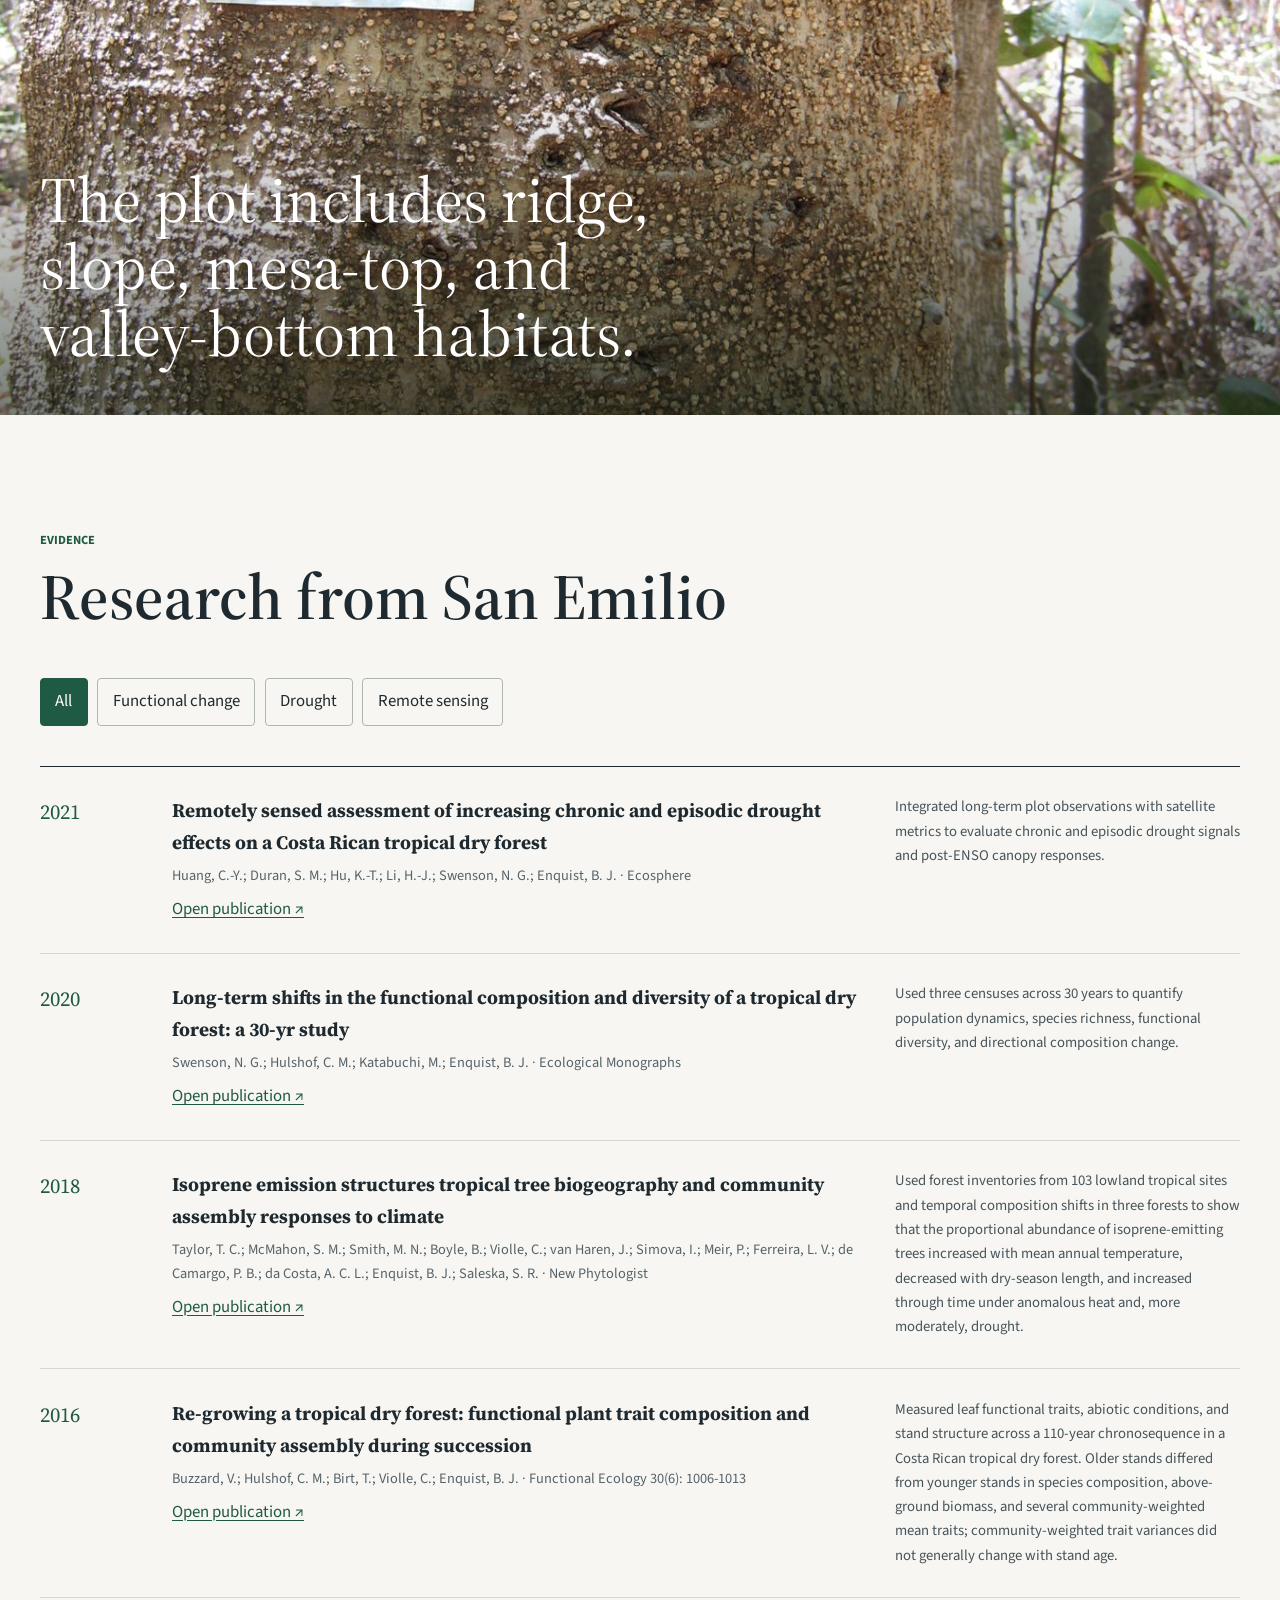
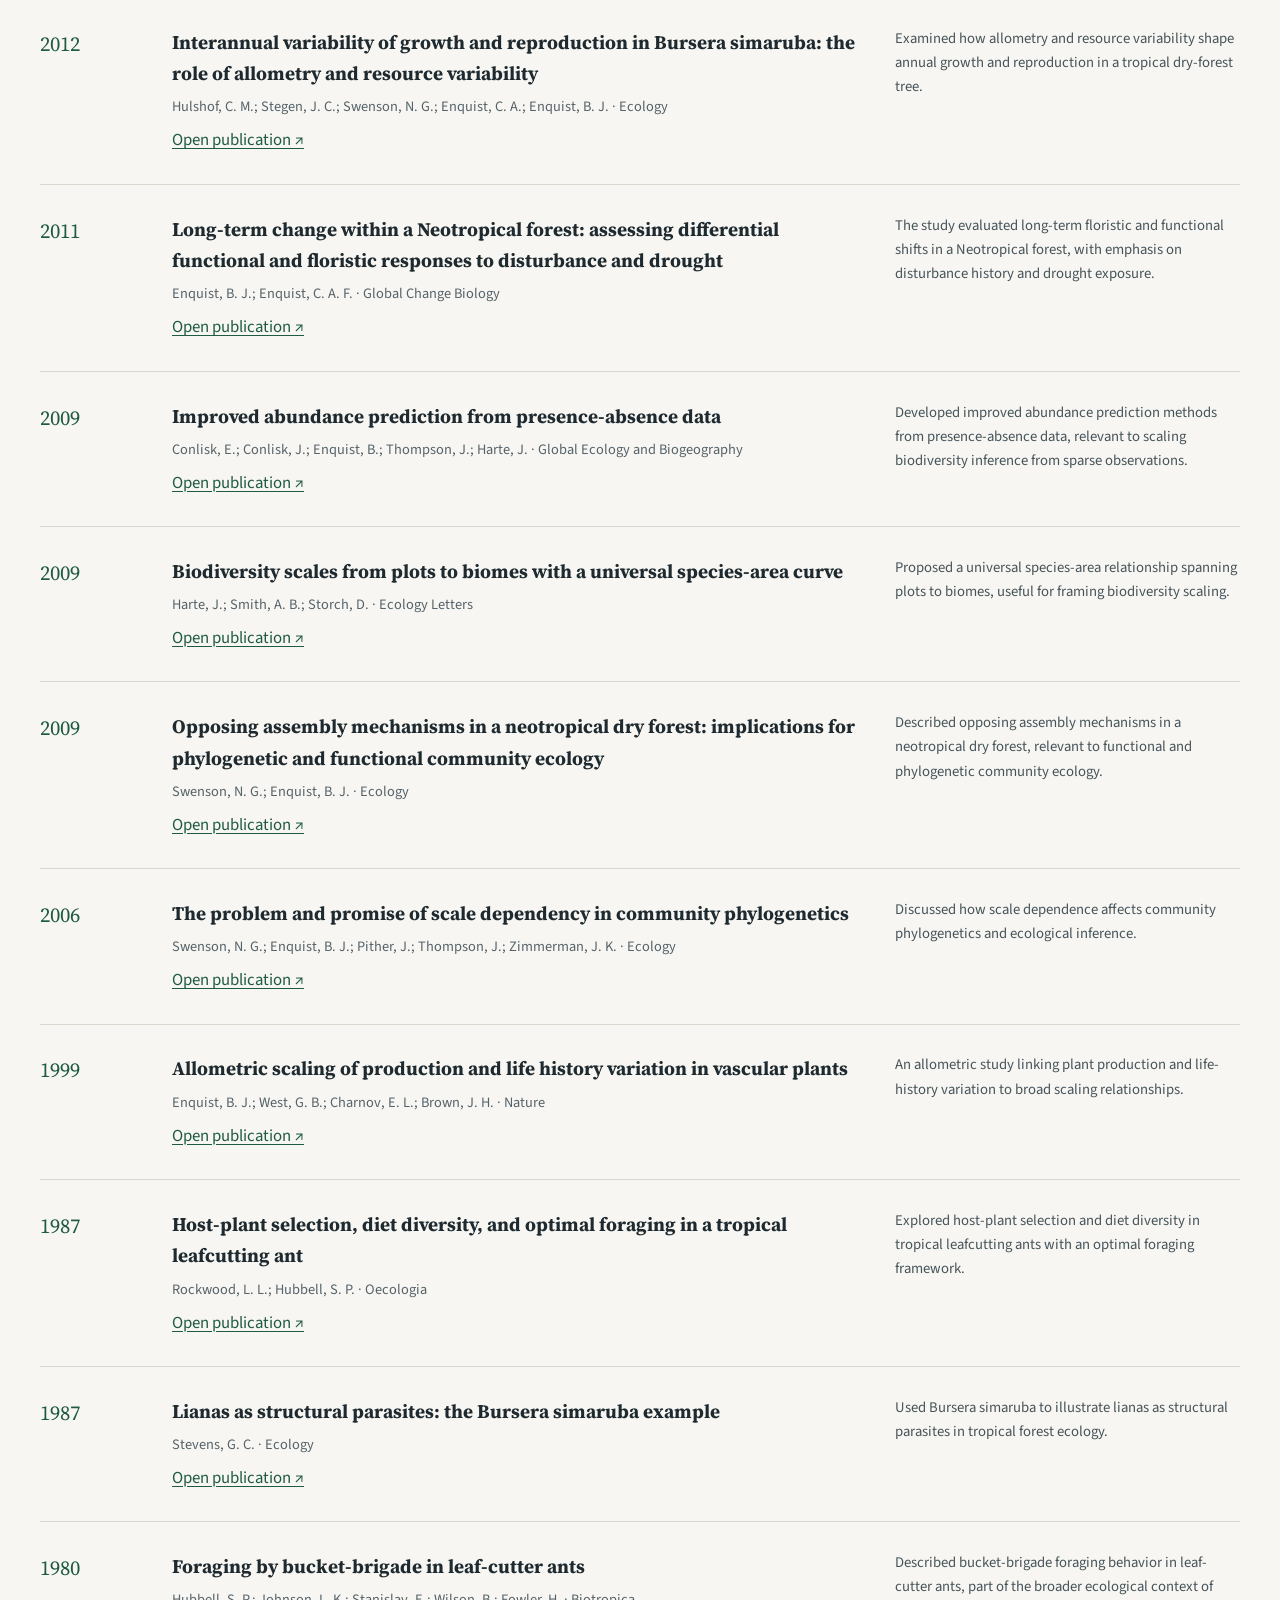
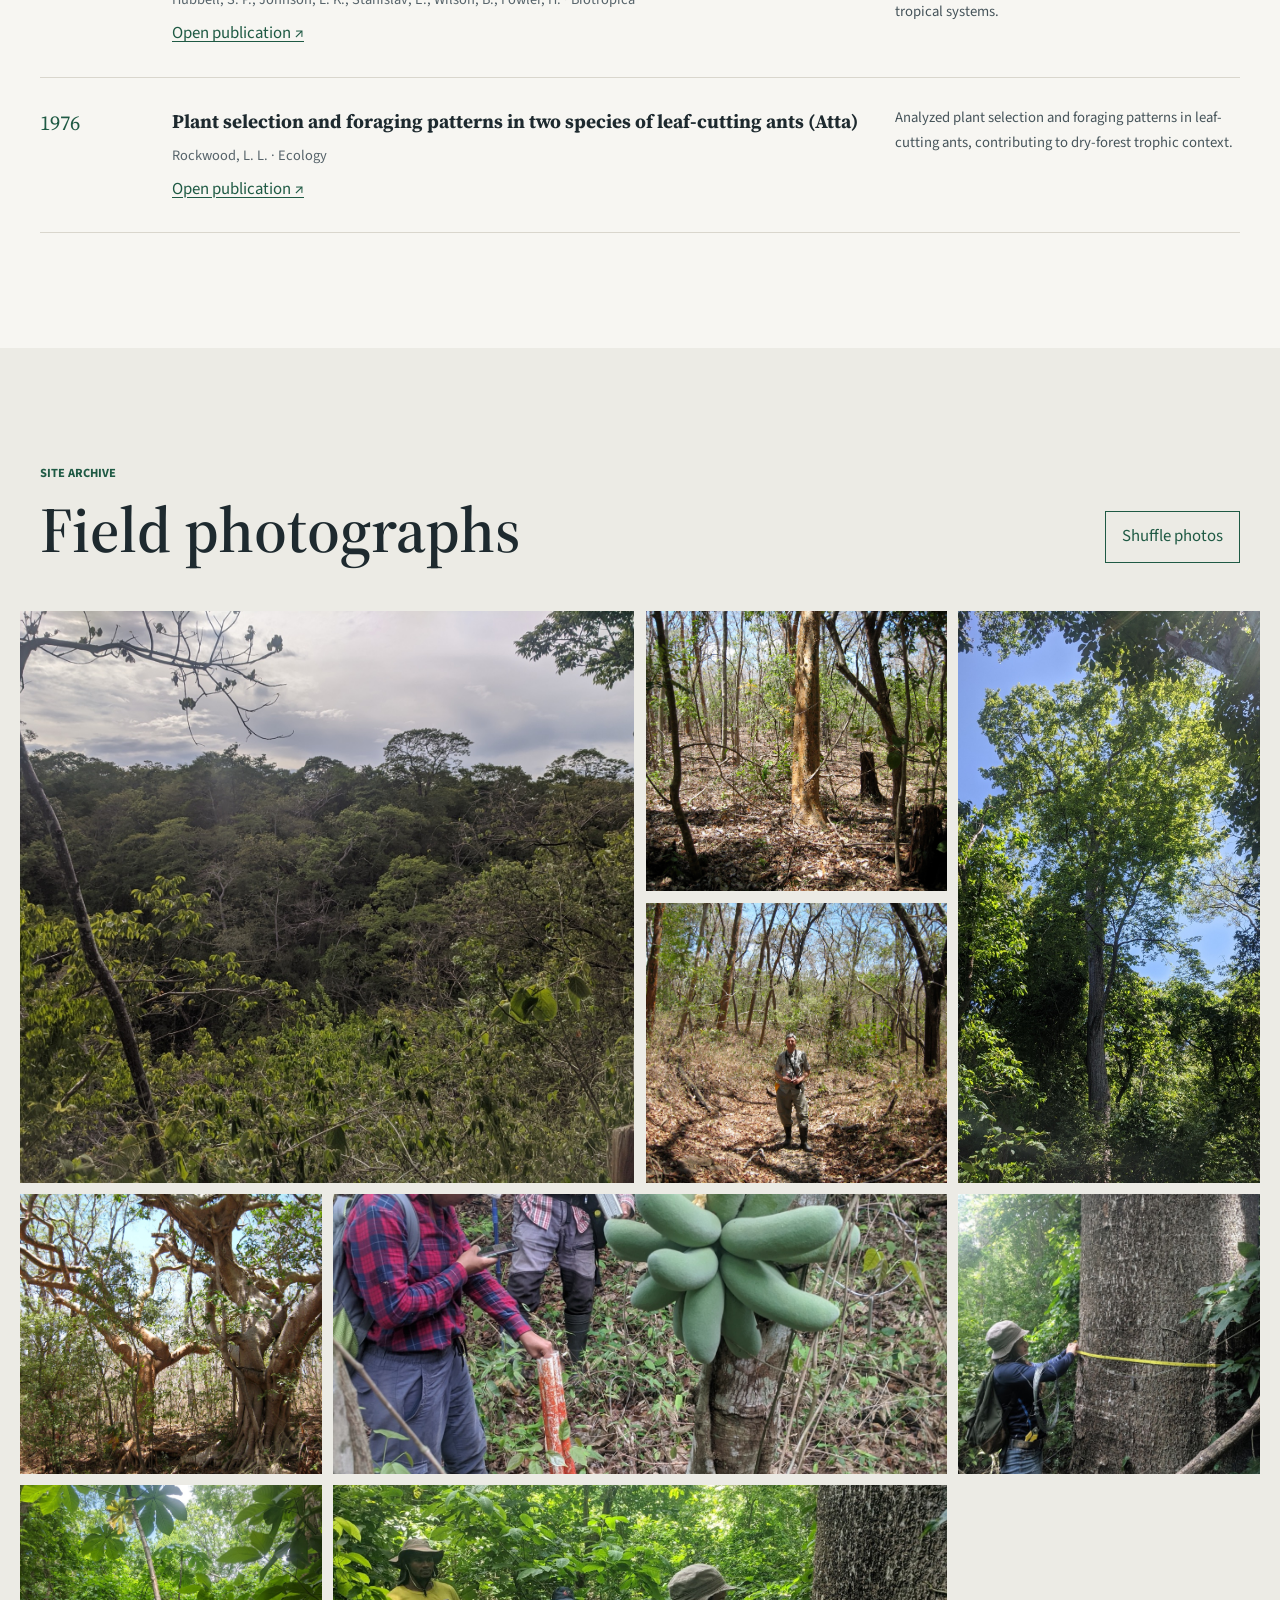
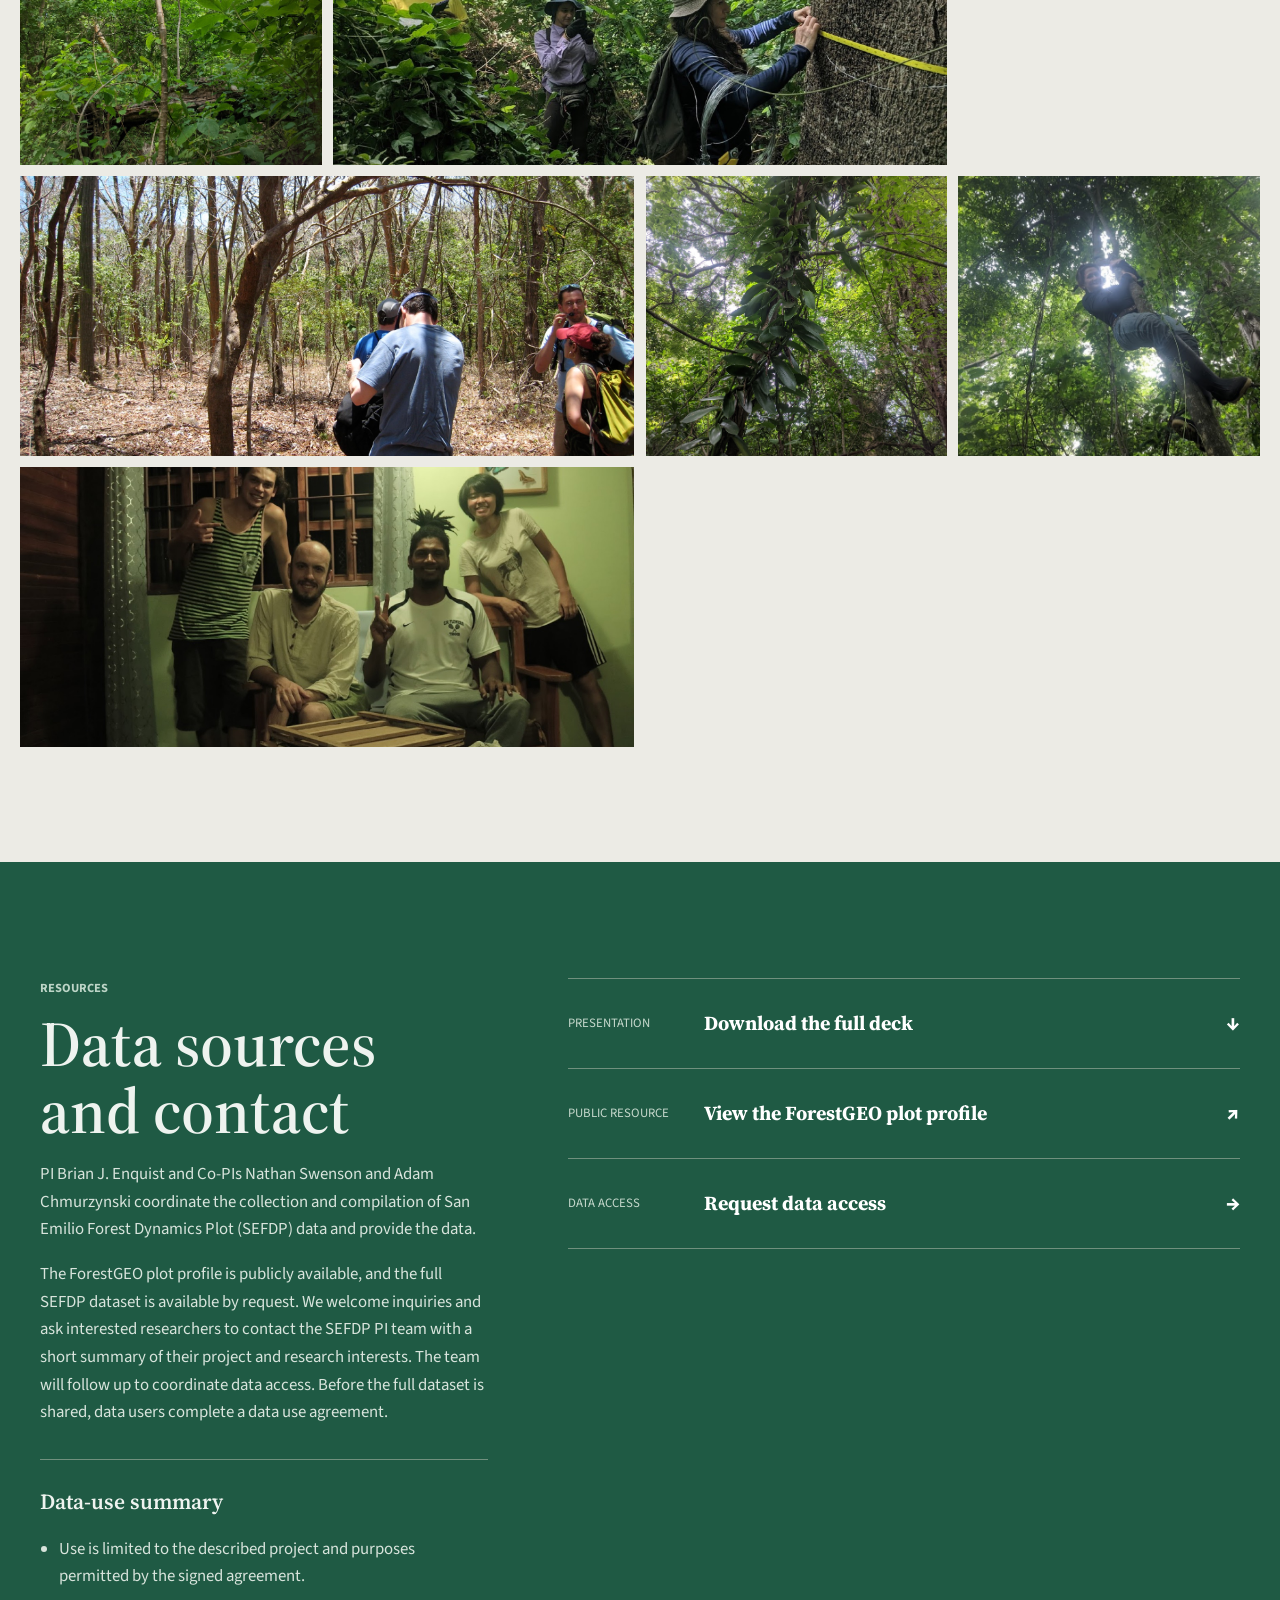
==== commit 1ed4d963: "Spanish site: English | Español tabs, Spanish paper summaries and findings Header language switch is" ====
--- a/index.html
+++ b/index.html
@@ -20,7 +20,7 @@
       rel="stylesheet"
     />
     <link rel="preload" as="image" href="assets/img/san-emilio-archive/51329115167_1d41ec85eb_o.jpg" />
-    <link rel="stylesheet" href="assets/css/styles.css?v=i18n-es-1" />
+    <link rel="stylesheet" href="assets/css/styles.css?v=i18n-es-2" />
   </head>
   <body>
     <a class="skip-link" href="#main-content">Skip to main content</a>
@@ -39,8 +39,8 @@
       </nav>
       <div class="header-actions">
         <div class="lang-switch" role="group" aria-label="Language / Idioma">
-          <span lang="en" aria-current="true" title="English">EN</span>
-          <a href="es/" hreflang="es" lang="es" title="Ver en español" aria-label="Español">ES</a>
+          <span lang="en" aria-current="true"><span class="lang-full">English</span><span class="lang-abbr" aria-hidden="true">EN</span></span>
+          <a href="es/" hreflang="es" lang="es" title="Ver en español"><span class="lang-full">Español</span><span class="lang-abbr" aria-hidden="true">ES</span></a>
         </div>
         <button class="menu-toggle" type="button" aria-expanded="false" aria-controls="site-nav" aria-label="Open menu">
           <span aria-hidden="true">Menu</span>
@@ -441,6 +441,6 @@
       <p>Long-term tropical dry forest research since 1976.</p>
     </footer>
 
-    <script src="assets/js/main.js?v=i18n-es-1" defer></script>
+    <script src="assets/js/main.js?v=i18n-es-2" defer></script>
   </body>
 </html>
--- a/assets/css/styles.css
+++ b/assets/css/styles.css
@@ -39,12 +39,12 @@
 .menu-toggle { display: none; min-width: 44px; min-height: 44px; color: inherit; background: transparent; border: 1px solid currentColor; border-radius: 4px; }
 .site-nav { margin-left: auto; }
 .header-actions { display: flex; align-items: center; gap: 0.75rem; }
-.lang-switch { display: inline-flex; align-items: stretch; border: 1px solid currentColor; border-radius: 4px; font-size: 0.8rem; font-weight: 700; letter-spacing: 0.04em; }
-.lang-switch a, .lang-switch span { display: inline-flex; align-items: center; justify-content: center; min-width: 2.6rem; min-height: 32px; padding: 0 0.55rem; color: inherit; text-decoration: none; }
-.lang-switch a { opacity: 0.72; }
-.lang-switch a:hover, .lang-switch a:focus-visible { opacity: 1; text-decoration: underline; text-underline-offset: 3px; }
-.lang-switch [aria-current] { box-shadow: inset 0 -3px 0 currentColor; }
-.lang-switch > * + * { border-left: 1px solid currentColor; }
+/* Language tabs: solid surface so they stay visible over the hero photo and on the scrolled header. */
+.lang-switch { display: inline-flex; align-items: center; gap: 2px; padding: 3px; background: var(--surface); border: 1px solid var(--rule); border-radius: 999px; box-shadow: 0 1px 6px rgba(0, 0, 0, 0.22); font-size: 0.88rem; font-weight: 700; }
+.lang-switch > * { display: inline-flex; align-items: center; justify-content: center; min-height: 36px; padding: 0 1rem; border-radius: 999px; color: var(--forest); text-decoration: none; white-space: nowrap; }
+.lang-switch > a:hover, .lang-switch > a:focus-visible { background: rgba(31, 90, 68, 0.12); text-decoration: underline; text-underline-offset: 3px; }
+.lang-switch > [aria-current] { background: var(--forest); color: #fff; }
+.lang-abbr { display: none; }
 
 .story-hero { position: relative; min-height: min(88vh, 860px); display: flex; align-items: flex-end; overflow: hidden; color: #fff; background: var(--dark); }
 .story-hero-image { position: absolute; inset: 0; width: 100%; height: 100%; object-fit: cover; object-position: center 48%; }
@@ -206,7 +206,7 @@
   .site-header { min-height: 64px; padding-inline: 1rem; }
   .menu-toggle { display: inline-flex; align-items: center; justify-content: center; }
   .header-actions { margin-left: auto; }
-  .lang-switch a, .lang-switch span { min-height: 44px; }
+  .lang-switch > * { min-height: 44px; padding: 0 0.8rem; }
   .site-nav { display: none; position: absolute; top: 64px; left: 1rem; right: 1rem; padding: 1rem; flex-direction: column; align-items: flex-start; gap: 0.8rem; color: var(--ink); background: var(--surface); border: 1px solid var(--rule); }
   .site-nav.open { display: flex; }
   .story-hero { min-height: 82vh; }
@@ -237,6 +237,12 @@
   .site-footer { align-items: flex-start; flex-direction: column; }
 }
 
+@media (max-width: 420px) {
+  .lang-switch > * { padding: 0 0.65rem; }
+  .lang-full { position: absolute; width: 1px; height: 1px; overflow: hidden; clip: rect(0 0 0 0); white-space: nowrap; }
+  .lang-abbr { display: inline; }
+}
+
 @media (prefers-reduced-motion: reduce) {
   html { scroll-behavior: auto; }
   .archive-mosaic img { transition: none; }
